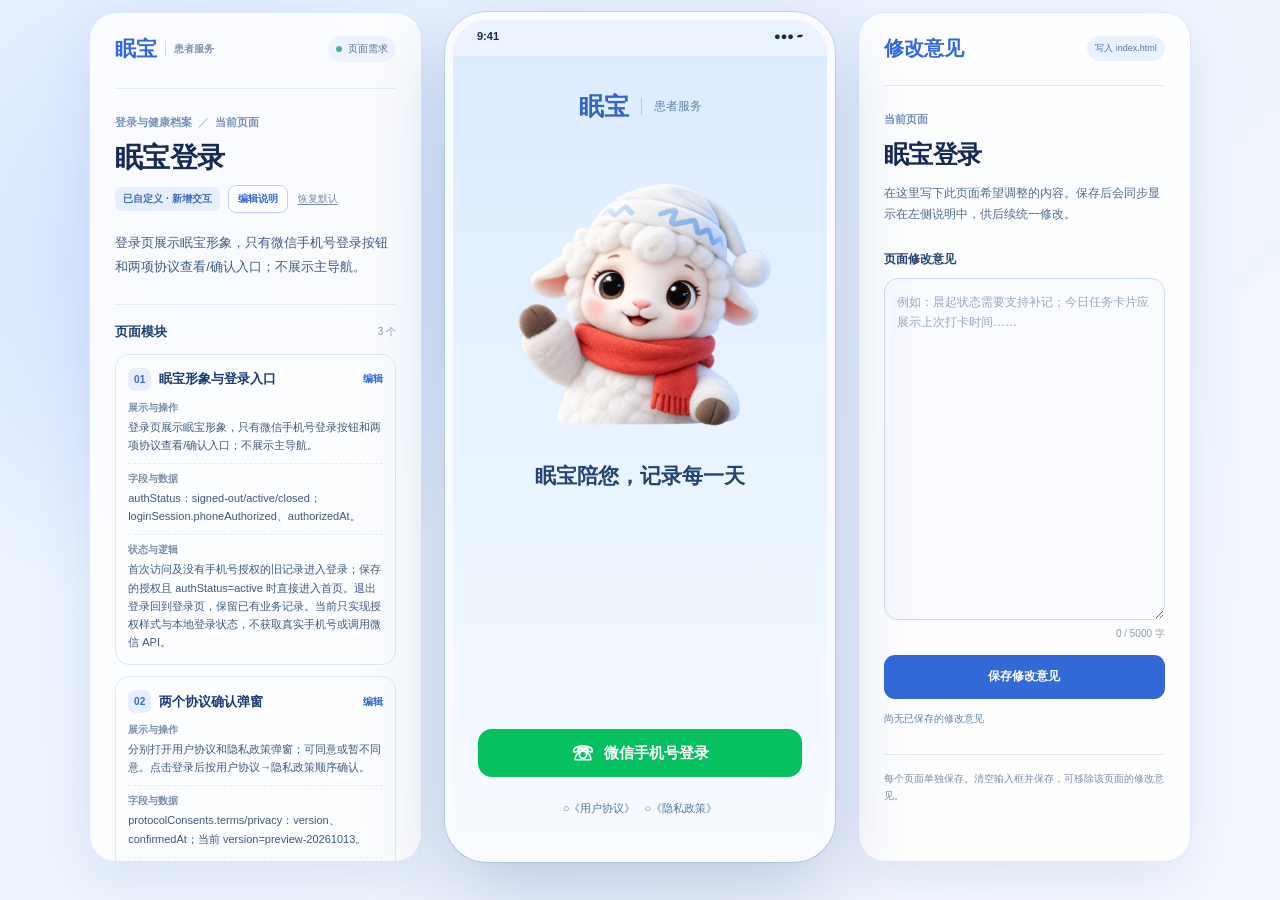
==== local-preview/index.html @ 1cbe6196 "Replace rights center with patient education knowledge center" ====
<!doctype html>
<html lang="zh-CN">
<head>
  <meta charset="utf-8" />
  <meta name="viewport" content="width=device-width, initial-scale=1, viewport-fit=cover" />
  <meta name="theme-color" content="#e9f2ff" />
  <title>眠宝 · 患者服务</title>
  <link rel="stylesheet" href="styles.css?v=knowledge-center-20261014" />
</head>
<body>
  <aside id="requirement-panel" class="requirement-panel" aria-label="当前页面需求描述" aria-live="polite"></aside>
  <div class="device">
    <div class="device__status"><span>9:41</span><span>●●● ▰</span></div>
    <div id="app" class="app" aria-live="polite"></div>
    <nav id="tabbar" class="tabbar" aria-label="主导航"></nav>
    <div id="sheet-root"></div>
  </div>
  <aside id="feedback-panel" class="feedback-panel" aria-label="当前页面修改意见"></aside>
  <button id="feedback-toggle" class="feedback-toggle" type="button" aria-controls="feedback-panel" aria-expanded="false">修改意见</button>
  <div id="toast" class="toast" role="status" aria-live="polite"></div>
  <script id="page-feedback-data" type="application/json">{"home": {"text": "首页的banner和下面状态选择卡片互相调换位置；\n快捷服务中新增一个模块“病程记录”，点击后能够使用文字/图片/录音记录自身的病程", "updatedAt": "2026-10-13T09:35:14.502490+00:00", "appliedAt": "2026-10-13T10:00:52.163544+00:00"}, "pharmacy": {"text": "药房地图底部不展示tab栏；\n进入该模块底部弹出弹窗授权获取患者当前位置；\n上方放置根据用户当前位置所在的地图，下方弹窗展示附近的药店；", "updatedAt": "2026-09-29T07:53:32.153941+00:00", "appliedAt": "2026-09-29T08:16:36.530738+00:00"}, "shop": {"text": "页面展示“待接入”三个字", "updatedAt": "2026-09-29T07:53:51.566838+00:00", "appliedAt": "2026-09-29T08:16:36.530740+00:00"}, "special": {"text": "“专病管理”底部按钮名称修改为“健康档案”；\n测评记录里面展示全部量表名称，卡片支持左右滑动；\n睡眠辅助工具下只保留“小憩闹钟”/“注意力挑战”/“睡眠日子”", "updatedAt": "2026-10-13T09:33:17.796177+00:00", "appliedAt": "2026-10-13T10:00:52.163544+00:00"}, "eventForm": {"text": "“有跌倒或受伤”移除；", "updatedAt": "2026-09-29T07:54:59.822349+00:00", "appliedAt": "2026-09-29T08:16:36.530743+00:00"}, "rights": {"text": "新增一个banner位用于展示自动滚动的banner；\n在banner与“多元支付与保障”中间新增一张卡片用于展示当前用户的创新支付状态：\n1.未申请；\n2.审核中；\n3.已通过/已拒绝；\n这张卡片需要展示眠宝的形象；", "updatedAt": "2026-09-30T08:08:30.775186+00:00", "appliedAt": "2026-10-14T09:33:52.637667+00:00", "appliedNote": "2026-10-14 按最新要求改为知识中心：展示患教文章分类、列表和详情；旧权益中心意见保留作为历史记录。"}, "mine": {"text": "页面样式优化一下，特别是眠宝形象；\n新增“设置”功能，参考市面上通用的小程序设置，包含消息通知提醒/用户协议查看/退出登录/注销等功能；", "updatedAt": "2026-09-29T08:33:15.882872+00:00", "appliedAt": "2026-09-29T08:47:16.577567+00:00"}}</script>
  <script id="page-description-data" type="application/json">{
  "home": {
    "title": "患者首页",
    "group": "首页",
    "origin": "图示页面",
    "goal": "让患者在首页的一张卡片中记录晨起状态、看到眠宝反馈，并快速找到今日任务与快捷服务。",
    "interactions": [
      "先展示晨起状态及眠宝权益卡，再展示推荐 Banner。",
      "快捷服务新增病程记录；打开二级页直接记录文字、图片或语音，并共用眠宝病历夹数据。",
      "今日用药和小憩的引导弹窗及计时逻辑保持现状。",
      "快捷服务新增语音病历，进入独立页面展示语音整理、关键字段标红及保存回看。"
    ],
    "data": "onboardingPending、patientArchive；目标 patientArchive。\n当前字段补齐：insuranceStatus、meds[].day、homePreviewState。\n建议申请字段（待确认）：applicationId、applicationStatus、benefitStatus、updatedAt、rejectReason。\nhomeBanners[]：title、text、action、target、theme；bannerStates.home：index、paused。\nvoiceCase、journey、pharmacy、shop、payment、medReminder、adverseForm、specialist。\nroute=voiceCase；historyRoute=voiceCaseHistory；state.voiceCases[]。\n路由 journey；内嵌入口 entry=recordJourney。与眠宝帮您共用 IndexedDB mianbao-integrated-care-records-v1 的 records/media。\nsettings.medTime；meds[]：id、time、day、note；动效 assets/mianbao-med-guide.gif。\nnapSession：id、day、startedAt、totalSeconds、remainingSeconds、endsAt、status(running/paused/finished)；时长 1—120 整数分钟；naps[]：id、day、time、minutes；动效 assets/mianbao-nap-guide.gif。\nmoods[本地日期]：四档状态之一。\n建议正式字段（待确认）：userId、recordDate、moodCode、createdAt、updatedAt；recordDate 按选定业务时区生成。",
    "pending": "正式药品名、任务计划、消息提醒和外部服务入口需业务方确认。",
    "logic": "点击建立档案进入两字段表单，稍后再说关闭提示；已有档案不展示。刷新时未处理的提示保留；不影响首页原任务与服务。\n未领取或审核中进入商保页；已领取未记录打开用药弹窗；已记录进入服药记录。\n\n【A02/D01｜现状】未领取/审核中进入 payment；已领取且今日无记录打开服药弹窗；已记录进入 med。点击眠宝可覆盖展示状态，不改变申请数据。\n【建议规则（待确认）】申请状态与权益可用状态分别保存；approved 只有经权益接口确认可用后才映射“已领取”。审核拒绝显示拒绝原因及重申入口，不能映射已领取。状态成功刷新后统一重算首页与支付详情。\n【待确认】未申请/审核中/已通过/已拒绝分别对应的首页文案、按钮、跳转；通过后是否需激活；多个申请取哪一份；申请服务、失效规则。临时展示状态不作为真实办理依据，正式版是否保留点击切换需确认。\n页面顺序为顶部问候→晨起状态和眠宝权益卡→Banner→快捷服务→今日任务。轮播每 5 秒循环；离开页面清除计时器，页面隐藏、轮播内有焦点、主动暂停或系统要求减少动态时暂停。仅更新轮播区域，不清空左侧编辑输入。\n语音病历进入 voiceCase 独立二级页；病程记录进入既有 journey 文字/图片/录音流程；其余入口保留原跳转。所有二级页面隐藏五项主导航，并通过顶部返回回到首页。\n本次按用户确认仅实现 Demo 展示。点击或长按底部按钮展示固定示例整理效果；不调用麦克风、语音转写或真实大模型。该二级页不展示首页功能栏。\n文字≤2000 字；单条≤4 张图片、单张≤10 MB；单段录音≤2 分钟。文字、图片或语音至少一项；提交前停止录音并等待附件保存。保存到既有病历夹，同一来源可从眠宝帮您回看，不建立独立记录副本。\n点击任务不再直接跳详情；确认后保存当前时间与日期并关闭弹窗，同日该弹窗只保存一次，刷新任务及首页权益文案。已记录点击查看进入服药详情；开启减少动态时以静态眠宝替代 GIF。\n添加时建立计时会话，不计入已完成次数。倒计时每秒按 endsAt 和当前时间计算，不改写整页或左侧编辑内容；切换页面继续，刷新恢复。暂停保存剩余秒数，继续重建 endsAt。到时自动保存一条小憩记录，id 去重，归属开始日期；提前结束至少计时 1 秒才保存，分钟向上取整。保存失败保留会话可重试，不显示虚假完成；取消本次小憩不新增记录；未接入关闭页面后的通知。\n同日只能提交一次；已记录时禁用四个选项。\n\n【B02/B03｜现状】四档仅更新“今天的感受”文字；权益主文案由支付和服药记录决定。当前同日一次，不可修改。\n【建议规则（待确认）】晨起记录按 userId + recordDate 唯一；误选通过“修改当日状态”覆盖原记录而非新增，保留修改时间；未选择时显示引导，已选择时显示选中项。跨日重新计算日期及可选状态。\n【待确认】是否开放修改；四档对应反馈文案与形象配置；晨起反馈与权益信息的排列关系；日期统一北京时间还是用户时区。未确认前不把晨起状态当作疾病判断。",
    "modules": [
      {
        "title": "首次登录建档引导",
        "description": "手机号授权后到达首页，无健康档案时展示带眠宝的建档提示弹窗。",
        "fields": "onboardingPending、patientArchive；目标 patientArchive。",
        "logic": "点击建立档案进入两字段表单，稍后再说关闭提示；已有档案不展示。刷新时未处理的提示保留；不影响首页原任务与服务。"
      },
      {
        "title": "眠宝权益卡",
        "description": "根据商保状态与今日用药记录展示对应文案；点击文案进入下一步，点击眠宝切换预览状态。",
        "fields": "当前字段补齐：insuranceStatus、meds[].day、homePreviewState。\n建议申请字段（待确认）：applicationId、applicationStatus、benefitStatus、updatedAt、rejectReason。",
        "logic": "未领取或审核中进入商保页；已领取未记录打开用药弹窗；已记录进入服药记录。\n\n【A02/D01｜现状】未领取/审核中进入 payment；已领取且今日无记录打开服药弹窗；已记录进入 med。点击眠宝可覆盖展示状态，不改变申请数据。\n【建议规则（待确认）】申请状态与权益可用状态分别保存；approved 只有经权益接口确认可用后才映射“已领取”。审核拒绝显示拒绝原因及重申入口，不能映射已领取。状态成功刷新后统一重算首页与支付详情。\n【待确认】未申请/审核中/已通过/已拒绝分别对应的首页文案、按钮、跳转；通过后是否需激活；多个申请取哪一份；申请服务、失效规则。临时展示状态不作为真实办理依据，正式版是否保留点击切换需确认。"
      },
      {
        "title": "首页滚动 Banner",
        "description": "晨起状态与眠宝权益卡之后展示三张固定推荐卡片，分别进入健康记录、眠宝帮您和知识中心；支持自动轮播、箭头、指示点、横向滑动和暂停。",
        "fields": "homeBanners[]：title、text、action、target、theme；bannerStates.home：index、paused。",
        "logic": "页面顺序为顶部问候→晨起状态和眠宝权益卡→Banner→快捷服务→今日任务。轮播每 5 秒循环；离开页面清除计时器，页面隐藏、轮播内有焦点、主动暂停或系统要求减少动态时暂停。仅更新轮播区域，不清空左侧编辑输入。"
      },
      {
        "title": "快捷服务",
        "description": "八个入口：语音病历、病程记录、药房地图、线上购药、多元支付、用药提醒、不良反应速记和我的专员。",
        "fields": "voiceCase、journey、pharmacy、shop、payment、medReminder、adverseForm、specialist。",
        "logic": "语音病历进入 voiceCase 独立二级页；病程记录进入既有 journey 文字/图片/录音流程；其余入口保留原跳转。所有二级页面隐藏五项主导航，并通过顶部返回回到首页。"
      },
      {
        "title": "语音病历快捷入口",
        "description": "点击语音病历进入独立二级页面，由眠宝引导讲述时间、症状和次数。",
        "fields": "route=voiceCase；historyRoute=voiceCaseHistory；state.voiceCases[]。",
        "logic": "本次按用户确认仅实现 Demo 展示。点击或长按底部按钮展示固定示例整理效果；不调用麦克风、语音转写或真实大模型。该二级页不展示首页功能栏。"
      },
      {
        "title": "病程记录快捷入口",
        "description": "首页点病程记录后直接打开带眠宝的记录表单，可填写文字、上传图片、录制和回放语音。",
        "fields": "路由 journey；内嵌入口 entry=recordJourney。与眠宝帮您共用 IndexedDB mianbao-integrated-care-records-v1 的 records/media。",
        "logic": "文字≤2000 字；单条≤4 张图片、单张≤10 MB；单段录音≤2 分钟。文字、图片或语音至少一项；提交前停止录音并等待附件保存。保存到既有病历夹，同一来源可从眠宝帮您回看，不建立独立记录副本。"
      },
      {
        "title": "今日用药与眠宝引导弹窗",
        "description": "点击今日用药或首页权益卡的记录按钮，居中弹出眠宝 GIF 引导；确认已按医嘱服药后保存，已记录时显示完成状态与查看入口。",
        "fields": "settings.medTime；meds[]：id、time、day、note；动效 assets/mianbao-med-guide.gif。",
        "logic": "点击任务不再直接跳详情；确认后保存当前时间与日期并关闭弹窗，同日该弹窗只保存一次，刷新任务及首页权益文案。已记录点击查看进入服药详情；开启减少动态时以静态眠宝替代 GIF。"
      },
      {
        "title": "小憩引导弹窗与首页倒计时",
        "description": "点击日常小憩时钟居中弹出与今日用药同样的眠宝 GIF 卡片，填写时长并添加，随后关闭弹窗并在首页显示倒计时。进行中再次点击可暂停、继续或结束并记录。",
        "fields": "napSession：id、day、startedAt、totalSeconds、remainingSeconds、endsAt、status(running/paused/finished)；时长 1—120 整数分钟；naps[]：id、day、time、minutes；动效 assets/mianbao-nap-guide.gif。",
        "logic": "添加时建立计时会话，不计入已完成次数。倒计时每秒按 endsAt 和当前时间计算，不改写整页或左侧编辑内容；切换页面继续，刷新恢复。暂停保存剩余秒数，继续重建 endsAt。到时自动保存一条小憩记录，id 去重，归属开始日期；提前结束至少计时 1 秒才保存，分钟向上取整。保存失败保留会话可重试，不显示虚假完成；取消本次小憩不新增记录；未接入关闭页面后的通知。"
      },
      {
        "title": "状态打卡",
        "description": "四档状态选择：精神饱满/有些疲惫/需要小睡/状态不佳；\n选择后下方对应文案变更；",
        "fields": "moods[本地日期]：四档状态之一。\n建议正式字段（待确认）：userId、recordDate、moodCode、createdAt、updatedAt；recordDate 按选定业务时区生成。",
        "logic": "同日只能提交一次；已记录时禁用四个选项。\n\n【B02/B03｜现状】四档仅更新“今天的感受”文字；权益主文案由支付和服药记录决定。当前同日一次，不可修改。\n【建议规则（待确认）】晨起记录按 userId + recordDate 唯一；误选通过“修改当日状态”覆盖原记录而非新增，保留修改时间；未选择时显示引导，已选择时显示选中项。跨日重新计算日期及可选状态。\n【待确认】是否开放修改；四档对应反馈文案与形象配置；晨起反馈与权益信息的排列关系；日期统一北京时间还是用户时区。未确认前不把晨起状态当作疾病判断。"
      }
    ],
    "updatedAt": "2026-10-14T09:38:44.533701+00:00"
  },
  "special": {
    "title": "发作性睡病专区",
    "group": "健康档案",
    "origin": "图示页面",
    "goal": "集中记录猝倒、睡眠和自测信息，帮助患者回顾一段时间内的变化。",
    "interactions": [
      "底部 Tab 显示健康档案，路由仍为 special；专区标题和已有记录不因改名变化。",
      "保留猝倒统计、快速记录和自然周趋势。",
      "测评区展示当前全部量表名称 ESS/SRSS，可点名称、箭头或左右滑动卡片；照片记录绑定所操作卡片。",
      "睡眠辅助工具仅展示小憩闹钟、注意力挑战、睡眠日志。"
    ],
    "data": "events[].day、本月与上月事件数、今日事件数。\n建议统计参数：periodStart、periodEnd、comparisonStart、comparisonEnd、count、comparisonCount、hasRecordedData。\nweekOffset、events[].day。\n建议趋势字段：periodStart、periodEnd、dayCounts[]、selectedWeek；条目按 occurredAt 过滤。\nscaleCatalog[]：code、name、canAnswer；activeScale；ess[]；scalePhotos[]；scrollLeft 为卡片视图位置。\nnap、game、sleepList。\nTab label=健康档案；route=special；专区页面标题仍为发作性睡病专区。",
    "pending": "正式量表题目、授权、计分规则及拍照识别需确认；照片仅保存在当前浏览器。",
    "logic": "月度反馈按已记录次数比较；快速记录保存后同时更新月度和今日统计。\n\n【C03｜现状】本月累计条数直接与上个完整月比较；上月 0 条进入无上月记录文案。统计是已记录次数，不是完整发作次数。\n【建议规则（待确认）】默认对比同等经过天数；展示两个区间及记录次数，用“记录增加/减少/持平”文案。无记录标“无已记录数据”，不推断没有事件。补录、编辑、删除后重算对应日/月，并清除临时展示覆盖态。\n【待确认】等长区间或整月比较、2 月与大小月截止处理、是否要明确记录“无事件”、月度提示文案。正式版不以记录减少直接得出病情改善。\n周一至周日聚合；查看记录从底部弹出所选周列表。\n\n【C04｜现状】周图与底部列表按同一 weekOffset/日期过滤；图表无记录画为 0。\n【建议规则（待确认）】周一至周日，同一周范围同时驱动图表与列表；允许历史周，不允许超过当前周；返回时保留选中周。新增/修改/删除后更新受影响周；无数据显示“该周暂无已记录事件”。\n【待确认】最早查询范围、无记录日是否用空标记、是否加入月份/诱因分析。独立 trend 页的入口和保留范围另行确认。\n当前量表清单为 ESS、SRSS。名称高亮与当前卡片同步；第一张禁止向前、最后一张禁止向后，不循环。ESS 支持答题/拍照，SRSS 支持拍照；拍照按钮携带对应 scale，不依赖之前打开过哪张卡。切卡只更新选中视图，不重绘页面，不清空左侧编辑内容。趋势沿用现有本周得分计算；正式量表清单、版本、计分及医学审核仍待接入。\n只保留这三个区域入口；点击进入相应二级页，返回后沿用原记录。科学小贴士与不良反应记录从该区域移除；其他页面既有不良反应入口保持可用。“睡眠日子”按睡眠日志处理。\n只修改导航和分组名称，保留原路由、页面功能及记录关联，不重建记录。二级页面不展示主导航。",
    "modules": [
      {
        "title": "本月与今日记录",
        "description": "一张卡片展示本月及今日猝倒记录次数、眠宝反馈和快速记录按钮。",
        "fields": "events[].day、本月与上月事件数、今日事件数。\n建议统计参数：periodStart、periodEnd、comparisonStart、comparisonEnd、count、comparisonCount、hasRecordedData。",
        "logic": "月度反馈按已记录次数比较；快速记录保存后同时更新月度和今日统计。\n\n【C03｜现状】本月累计条数直接与上个完整月比较；上月 0 条进入无上月记录文案。统计是已记录次数，不是完整发作次数。\n【建议规则（待确认）】默认对比同等经过天数；展示两个区间及记录次数，用“记录增加/减少/持平”文案。无记录标“无已记录数据”，不推断没有事件。补录、编辑、删除后重算对应日/月，并清除临时展示覆盖态。\n【待确认】等长区间或整月比较、2 月与大小月截止处理、是否要明确记录“无事件”、月度提示文案。正式版不以记录减少直接得出病情改善。"
      },
      {
        "title": "猝倒周期趋势",
        "description": "按周展示每日猝倒次数，支持前后切周与查看所选周记录。",
        "fields": "weekOffset、events[].day。\n建议趋势字段：periodStart、periodEnd、dayCounts[]、selectedWeek；条目按 occurredAt 过滤。",
        "logic": "周一至周日聚合；查看记录从底部弹出所选周列表。\n\n【C04｜现状】周图与底部列表按同一 weekOffset/日期过滤；图表无记录画为 0。\n【建议规则（待确认）】周一至周日，同一周范围同时驱动图表与列表；允许历史周，不允许超过当前周；返回时保留选中周。新增/修改/删除后更新受影响周；无数据显示“该周暂无已记录事件”。\n【待确认】最早查询范围、无记录日是否用空标记、是否加入月份/诱因分析。独立 trend 页的入口和保留范围另行确认。"
      },
      {
        "title": "测评记录",
        "description": "显示 ESS 量表和 SRSS 量表名称；下方卡片可左右滑动，支持点击量表名称、箭头或键盘方向键切换。",
        "fields": "scaleCatalog[]：code、name、canAnswer；activeScale；ess[]；scalePhotos[]；scrollLeft 为卡片视图位置。",
        "logic": "当前量表清单为 ESS、SRSS。名称高亮与当前卡片同步；第一张禁止向前、最后一张禁止向后，不循环。ESS 支持答题/拍照，SRSS 支持拍照；拍照按钮携带对应 scale，不依赖之前打开过哪张卡。切卡只更新选中视图，不重绘页面，不清空左侧编辑内容。趋势沿用现有本周得分计算；正式量表清单、版本、计分及医学审核仍待接入。"
      },
      {
        "title": "睡眠辅助工具",
        "description": "按小憩闹钟、注意力挑战、睡眠日志的顺序展示三个入口。",
        "fields": "nap、game、sleepList。",
        "logic": "只保留这三个区域入口；点击进入相应二级页，返回后沿用原记录。科学小贴士与不良反应记录从该区域移除；其他页面既有不良反应入口保持可用。“睡眠日子”按睡眠日志处理。"
      },
      {
        "title": "健康档案导航与页面命名",
        "description": "底部专病管理改为健康档案；左侧分组同步显示健康档案。",
        "fields": "Tab label=健康档案；route=special；专区页面标题仍为发作性睡病专区。",
        "logic": "只修改导航和分组名称，保留原路由、页面功能及记录关联，不重建记录。二级页面不展示主导航。"
      }
    ],
    "updatedAt": "2026-10-13T09:53:17.250962+00:00"
  },
  "ai": {
    "title": "眠宝帮您",
    "group": "眠宝帮您",
    "origin": "指定链接完整功能整合",
    "goal": "完整承接指定链接中的眠宝陪伴与患者服务流程。",
    "interactions": [
      "显示小绵羊欢迎、热门问题和自由咨询；支持本地关键词匹配、多意图合并与超范围回复。",
      "展示入组、福利订单和直付/后报销进度；在会话中逐步完善资料、上传材料、核对提交，支持暂停、恢复、重新填写及驳回补件。",
      "聊天中记录病程文字、录制语音、上传图片；支持时间线、类型筛选、音频回放、图片放大和用药记录。",
      "先在聊天中展示三篇推荐文章；查看更多展开六篇文章及分类，支持全文阅读、收起与展开。",
      "真人客服入口、疑似不良事件识别与确认记录；头像展开患者资料、历史会话和福利关爱记录。",
      "发起会话后，输入区上方展示可横向滑动的创新支付、记录病程、用药记录、真人客服；状态按钮保留源模块场景切换和数据重置。"
    ],
    "data": "服务独立状态 mianbao-integrated-service-v1；sessions[]、messages[]。\nenrollment、type、code、patient、orders[]、aidDrafts 与会话 careFlows；材料图片本地保存。\nIndexedDB mianbao-integrated-care-records-v1 的 records、media；记录时间、文字、媒体、药品、用药状态、备注。\n源模块 articles[]、articleFilter、articleId 与消息 kind=articles/appPanel。\nreports[]、patient、sessions[]、orders[]；历史会话分页；申请人姓名打码。\nactiveSession、view、conversationActions；入组/支付/订单状态控件。",
    "pending": "正式 AI、医学内容、保险/申请审核、客服和云同步接口未接入；数据仅保存当前浏览器。",
    "logic": "欢迎区仅展示眠宝形象与介绍，点击问问眠宝进入咨询；不展示或写入每日状态记录。会话超过 3 天未互动新建，历史保留近 12 个月；AI 为本地规则匹配，医学与政策内容待正式审核。该模块数据不改写首页、专病管理、权益中心与我的现有记录。\n保留源模块的状态字典与订单过滤：20 区分药房审核阶段、21 过滤；后报销需处方与发票，直付含用药数量。申请提交为本地流程，未接保险/审核/理赔接口；不改变首页多元支付的状态。\n语音为录音与回放，不含语音转文字；每段最长 2 分钟，图片每条最多 4 张，单文件最多 10 MB，图片压缩后保存。记录时间不能在未来，保存前需停止录音；用药状态含已服用/漏服/暂停，新增记录不提供医学建议。\n所有文章操作保持在眠宝会话内；内容为记录与资料整理说明，正式医学内容和发布审核接口待接入。\n客服为源模块模拟服务，不实际拨号；不良事件仅本地记录，不能称为正式上报。历史会话、订单详情和材料查看均在当前会话中展开。\n首屏与空会话不显示快捷按钮；状态设置只更新本服务模块。清空聊天保留说明、病历、用药与订单；重置仅清理本服务模块数据。宿主左侧说明及右侧修改意见沿用原保存机制。",
    "modules": [
      {
        "title": "眠宝欢迎与咨询",
        "description": "显示小绵羊欢迎、热门问题和自由咨询；支持本地关键词匹配、多意图合并与超范围回复。",
        "fields": "服务独立状态 mianbao-integrated-service-v1；sessions[]、messages[]。",
        "logic": "欢迎区仅展示眠宝形象与介绍，点击问问眠宝进入咨询；不展示或写入每日状态记录。会话超过 3 天未互动新建，历史保留近 12 个月；AI 为本地规则匹配，医学与政策内容待正式审核。该模块数据不改写首页、专病管理、权益中心与我的现有记录。"
      },
      {
        "title": "创新支付、入组与援助申请",
        "description": "展示入组、福利订单和直付/后报销进度；在会话中逐步完善资料、上传材料、核对提交，支持暂停、恢复、重新填写及驳回补件。",
        "fields": "enrollment、type、code、patient、orders[]、aidDrafts 与会话 careFlows；材料图片本地保存。",
        "logic": "保留源模块的状态字典与订单过滤：20 区分药房审核阶段、21 过滤；后报销需处方与发票，直付含用药数量。申请提交为本地流程，未接保险/审核/理赔接口；不改变首页多元支付的状态。"
      },
      {
        "title": "病历夹与用药记录",
        "description": "聊天中记录病程文字、录制语音、上传图片；支持时间线、类型筛选、音频回放、图片放大和用药记录。",
        "fields": "IndexedDB mianbao-integrated-care-records-v1 的 records、media；记录时间、文字、媒体、药品、用药状态、备注。",
        "logic": "语音为录音与回放，不含语音转文字；每段最长 2 分钟，图片每条最多 4 张，单文件最多 10 MB，图片压缩后保存。记录时间不能在未来，保存前需停止录音；用药状态含已服用/漏服/暂停，新增记录不提供医学建议。"
      },
      {
        "title": "健康科普",
        "description": "先在聊天中展示三篇推荐文章；查看更多展开六篇文章及分类，支持全文阅读、收起与展开。",
        "fields": "源模块 articles[]、articleFilter、articleId 与消息 kind=articles/appPanel。",
        "logic": "所有文章操作保持在眠宝会话内；内容为记录与资料整理说明，正式医学内容和发布审核接口待接入。"
      },
      {
        "title": "客服、不良事件与我的服务",
        "description": "真人客服入口、疑似不良事件识别与确认记录；头像展开患者资料、历史会话和福利关爱记录。",
        "fields": "reports[]、patient、sessions[]、orders[]；历史会话分页；申请人姓名打码。",
        "logic": "客服为源模块模拟服务，不实际拨号；不良事件仅本地记录，不能称为正式上报。历史会话、订单详情和材料查看均在当前会话中展开。"
      },
      {
        "title": "会话快捷操作与状态设置",
        "description": "发起会话后，输入区上方展示可横向滑动的创新支付、记录病程、用药记录、真人客服；状态按钮保留源模块场景切换和数据重置。",
        "fields": "activeSession、view、conversationActions；入组/支付/订单状态控件。",
        "logic": "首屏与空会话不显示快捷按钮；状态设置只更新本服务模块。清空聊天保留说明、病历、用药与订单；重置仅清理本服务模块数据。宿主左侧说明及右侧修改意见沿用原保存机制。"
      }
    ],
    "updatedAt": "2026-10-14T09:38:44.533701+00:00"
  },
  "rights": {
    "title": "知识中心",
    "group": "知识中心",
    "origin": "页面调整需求",
    "goal": "集中展示患教文章，帮助患者了解记录、复诊准备、用药信息和相关服务。",
    "interactions": [
      "底部导航第四项为知识中心，首页第三张推荐卡片也进入知识中心。",
      "选择分类筛选文章，点击文章卡片进入全文详情。",
      "从详情返回时保留分类与列表位置。"
    ],
    "modules": [
      {
        "title": "知识中心导航与眠宝引导",
        "description": "页面标题及底部导航显示知识中心，顶部以医生形象眠宝引导阅读。",
        "fields": "导航 label=知识中心；route=rights（保留原路由键）；首页 homeBanners[2].target=rights。",
        "logic": "权益中心页面整体替换为知识中心，不展示创新支付状态卡、保障服务卡或 Banner。首页多元支付及眠宝帮您中已有申请功能保留；标题更名不改变支付数据。"
      },
      {
        "title": "文章分类筛选",
        "description": "显示全部、就医准备、日常记录、用药记录、援助服务分类，可横向滚动。",
        "fields": "knowledgeCategories 由文章分类去重；knowledgeFilter；knowledgeArticles[].category。",
        "logic": "默认全部，点击分类只更新筛选按钮和文章列表，不重绘整页或清空左侧编辑内容；分类及列表位置在当前会话保留，刷新回到全部。"
      },
      {
        "title": "患教文章列表",
        "description": "显示文章分类、预计阅读时长、标题和摘要，点击整张文章卡片阅读。",
        "fields": "knowledgeArticles[]：id、category、title、summary、read、icon、theme、sections[][]；当前 6 篇本地文章。",
        "logic": "按配置顺序展示，分类过滤与篇数使用同一结果；无匹配时显示空列表提示。正文复用既有眠宝模块中的记录与资料整理内容，暂不接文章管理后台。"
      },
      {
        "title": "详情跳转与回到列表",
        "description": "点击文章以唯一 ID 进入文章详情，返回列表可继续浏览。",
        "fields": "route=articleDetail；route.articleId；knowledgeScrollTop。",
        "logic": "进入详情前保存列表滚动位置；返回读取同一目录并恢复当前分类和位置，不创建新会话或患者记录。详情为二级页，隐藏首页功能栏。"
      }
    ],
    "pending": "正式医学内容、医学审核、文章管理后台和发布规则待接入；目前为既有 Demo 内容展示。",
    "updatedAt": "2026-10-14T09:33:52.637667+00:00",
    "data": "导航 label=知识中心；route=rights（保留原路由键）；首页 homeBanners[2].target=rights。\nknowledgeCategories 由文章分类去重；knowledgeFilter；knowledgeArticles[].category。\nknowledgeArticles[]：id、category、title、summary、read、icon、theme、sections[][]；当前 6 篇本地文章。\nroute=articleDetail；route.articleId；knowledgeScrollTop。",
    "logic": "权益中心页面整体替换为知识中心，不展示创新支付状态卡、保障服务卡或 Banner。首页多元支付及眠宝帮您中已有申请功能保留；标题更名不改变支付数据。\n默认全部，点击分类只更新筛选按钮和文章列表，不重绘整页或清空左侧编辑内容；分类及列表位置在当前会话保留，刷新回到全部。\n按配置顺序展示，分类过滤与篇数使用同一结果；无匹配时显示空列表提示。正文复用既有眠宝模块中的记录与资料整理内容，暂不接文章管理后台。\n进入详情前保存列表滚动位置；返回读取同一目录并恢复当前分类和位置，不创建新会话或患者记录。详情为二级页，隐藏首页功能栏。"
  },
  "mine": {
    "title": "我的",
    "group": "我的",
    "origin": "导航图示，内容补充",
    "goal": "集中管理个人记录和页面设置。",
    "interactions": [
      "我的首页展示眠宝形象、记录与个人资料入口，以及任务提醒设置和通用设置入口。",
      "设置页可保存消息通知偏好，进入用户协议、退出登录和注销账号。",
      "退出登录保留本地记录；注销经二次输入确认后清除本地记录，页面修改意见仍保留在项目文件。"
    ],
    "data": "authStatus：active / signed-out / closed；保存在当前浏览器。\nsettings：medTime、napMinutes、notificationEnabled。",
    "pending": "正式账户、患者身份、授权管理和云端同步未设计。",
    "logic": "active 显示资料、记录与设置入口；signed-out / closed 显示重新进入状态卡片。\n退出保留本地记录；注销清除记录与设置，保留写入 index.html 的修改意见。",
    "modules": [
      {
        "title": "个人形象与账户状态",
        "description": "顶部显示眠宝形象和当前账户状态。",
        "fields": "authStatus：active / signed-out / closed。\n正式建议 userId、sessionStatus、patientRole、eligibilityStatus、profileSummary；与浏览器 authStatus 区分。",
        "logic": "退出返回登录页，注销后保留原注销完成状态与重新进入入口。\n\n【E01｜现状】退出/注销仅控制本地访问，不是真实用户身份认证。\n【建议规则（待确认）】退出清除认证会话，账号健康数据按已确认缓存策略处理；换账号不能读上个账号数据；登录过期先确认登录再恢复来源操作；注销不得通过普通重新进入恢复已删除账号记录。\n【待确认】登录方式、用户/家属范围、资格、跨设备同步、退出缓存、登录恢复。"
      },
      {
        "title": "我的服务",
        "description": "我的记录、个人资料与消息通知入口。",
        "fields": "各入口目标页面与记录数量。\n服务计数按 userId 及 records 统一类别；消息 unreadCount 按真实未读列表计算。",
        "logic": "点击进入对应列表或说明页。\n\n【C10/E01/E04｜建议规则（待确认）】服务列表按本用户有效记录汇总，不混入其他账号；消息中心区分空列表/加载失败；记录入口与首页“全部记录”采用同一范围。\n【待确认】记录清单、个人资料可编辑字段和消息服务范围。"
      },
      {
        "title": "偏好与账户",
        "description": "任务提醒设置及通用设置入口。",
        "fields": "settings、authStatus。\n建议 settingsVersion、consentVersion、authStatus；各设置共享数据源。",
        "logic": "通用设置内处理通知偏好、协议、退出与注销。\n\n【B04/E01｜建议规则（待确认）】提醒偏好统一，授权状态与偏好分开；退出和注销是不同流程；清除浏览器数据不能视为正式注销完成。\n【待确认】通知机制、协议确认时机、注销认证及处理反馈。\n\n【E02/E03｜通用建议（待确认）】存在保存/删除/查询时，加载、成功、失败和空数据分别显示；失败保留输入或原数据，不伪造完成。重复请求使用记录级标识去重；未保存离开提示；新增/修改/删除成功刷新依赖统计。只读页面无额外数据写入。\n【E06｜说明版本】“现状”描述当前界面；“建议规则（待确认）”是开发方案供业务确认；“待实现”只指说明中的新模块。旧页面通用规则与本模块建议冲突时先确认再实现，不能视为中间页面已经变更。"
      }
    ],
    "updatedAt": "2026-09-30T09:01:06.520615+00:00"
  },
  "med": {
    "title": "服药打卡",
    "group": "首页 · 今日任务",
    "origin": "交互补充",
    "goal": "记录患者是否已按自己的医嘱完成用药，并回看近期记录。",
    "interactions": [
      "点击“记录已按医嘱服药”生成一条时间记录。",
      "点击“修改提醒”进入计划设置。",
      "同日可补充记录；首页底部弹窗则仅在今日未记录时新增一条。"
    ],
    "data": "meds[]：id、day、time、note；settings.medTime：HH:mm。",
    "pending": "漏服与补服指导必须依据获批资料和个体医嘱审核。",
    "logic": "点击记录追加一条本地记录；首页 hasToday 由任一当日记录决定。\n漏服补服指引不由当前页面生成。",
    "modules": [
      {
        "title": "今日服药状态",
        "description": "展示计划时间、今日完成状态和服药记录按钮。",
        "fields": "settings.medTime、meds[].day/time。\n建议记录字段：recordId、userId、taskId、occurredAt、createdAt、recordDate、source、isBackfill；当前 day/time/note 保留用于现状说明。",
        "logic": "点击记录写入当前时间；修改提醒进入用药提醒页。\n\n【B01/B03｜现状】服药页每次点击追加一条，首页弹窗同日去重；两入口行为不统一。“补记”没有实际发生时间输入。\n【建议规则（待确认）】若计划为每日一次，按 userId + taskId + recordDate 唯一；已完成禁用重复记录。补记使用实际服药时间，创建时间单独保存；超过今天的时间不得提交；重复请求返回已有记录。若多次用药，按计划次数独立记录。\n【待确认】实际每日次数、补记范围、是否允许未按计划记录、错误记录编辑/删除。两个入口须调用相同记录规则。"
      },
      {
        "title": "最近记录",
        "description": "按时间倒序展示近期服药记录。",
        "fields": "meds[]：day、time、note。\n建议排序字段：occurredAt DESC、createdAt DESC、recordId；支持日期范围和分页参数。",
        "logic": "无记录时显示空状态。\n\n【C01/C10｜现状】只展示最近保存的 8 条，未提供全量记录或纠错入口。\n【建议规则（待确认）】按实际服药时间倒序，保存时间作次排序；补录旧日期不会置顶为最新服药。有效记录数量驱动任务，删除/修改后重算对应日期。\n【待确认】全部历史入口、编辑/删除权限与期限、无记录提示及历史过滤范围。\n\n【E02/E03｜通用建议（待确认）】存在保存/删除/查询时，加载、成功、失败和空数据分别显示；失败保留输入或原数据，不伪造完成。重复请求使用记录级标识去重；未保存离开提示；新增/修改/删除成功刷新依赖统计。只读页面无额外数据写入。\n【E06｜说明版本】“现状”描述当前界面；“建议规则（待确认）”是开发方案供业务确认；“待实现”只指说明中的新模块。旧页面通用规则与本模块建议冲突时先确认再实现，不能视为中间页面已经变更。\n【已确认｜二级导航】本页面隐藏底部五项一级导航栏，内容区占用释放的底部空间；使用顶部返回按钮回到来源页。仅首页、健康档案、眠宝帮您、知识中心、我的显示底部导航。"
      }
    ],
    "updatedAt": "2026-10-14T09:38:44.533701+00:00"
  },
  "medReminder": {
    "title": "用药提醒",
    "group": "首页 · 快捷服务",
    "origin": "页面意见补充",
    "goal": "让用户维护每日用药提醒时间与通知偏好。",
    "interactions": [
      "从首页快捷服务进入；调整提醒时间和通知开关。",
      "保存后返回首页，今日用药卡片显示新的计划时间。"
    ],
    "data": "settings.medTime：HH:mm，必填。\nsettings.notificationEnabled：布尔值，与“我的→设置”共用。",
    "pending": "系统级通知、订阅授权和实际送达服务待接入。",
    "logic": "保存时合并 settings，不覆盖小憩时长。\n首页今日用药卡片读取 medTime；通知开关仅记录偏好，实际通知须接入授权与发送服务。",
    "modules": [
      {
        "title": "提醒时间",
        "description": "设置每日计划用药时间。",
        "fields": "settings.medTime：HH:mm，必填。\n建议提醒计划：planId、timezone、effectiveFrom、plannedTimes、enabled；medTime 为当前单次计划字段。",
        "logic": "保存后首页今日用药卡片读取新时间。\n\n【B03/B04｜现状】仅保存计划值；修改会同步首页，不发送系统通知。\n【建议规则（待确认）】校验合法 HH:mm；保存成功后替换旧计划并取消未发送旧提醒；新计划从确认生效日期起执行；只对未完成任务发送，失败不影响任务记录。多入口设置写入同一配置。\n【待确认】单次/多次计划、开始生效时间、时区、任务完成后的提醒撤销、渠道/频率与失败重试。"
      },
      {
        "title": "通知偏好",
        "description": "开关与“我的→设置”共用通知偏好。",
        "fields": "settings.notificationEnabled：布尔值。\n建议区分 notificationPreference（业务意愿）与 notificationPermission（平台授权状态）。",
        "logic": "保存偏好时保留小憩时长；系统通知需独立接入。\n\n【B04｜建议规则（待确认）】开启偏好后主动请求对应提醒授权；拒绝不标为可送达，展示授权状态与重新授权路径。关闭后取消后续提醒，不删除用药计划；消息发送服务与页面保存结果分开反馈。\n【待确认】小程序订阅类型/有效次数、可发消息模板、系统权限变化时刷新方式、重试上限与静默时间。\n\n【E02/E03｜通用建议（待确认）】存在保存/删除/查询时，加载、成功、失败和空数据分别显示；失败保留输入或原数据，不伪造完成。重复请求使用记录级标识去重；未保存离开提示；新增/修改/删除成功刷新依赖统计。只读页面无额外数据写入。\n【E06｜说明版本】“现状”描述当前界面；“建议规则（待确认）”是开发方案供业务确认；“待实现”只指说明中的新模块。旧页面通用规则与本模块建议冲突时先确认再实现，不能视为中间页面已经变更。\n【已确认｜二级导航】本页面隐藏底部五项一级导航栏，内容区占用释放的底部空间；使用顶部返回按钮回到来源页。仅首页、健康档案、眠宝帮您、知识中心、我的显示底部导航。"
      }
    ],
    "updatedAt": "2026-10-14T09:38:44.533701+00:00"
  },
  "nap": {
    "title": "小憩时钟",
    "group": "首页 / 健康档案",
    "origin": "交互补充",
    "goal": "帮助患者按照自己的计划进行短暂休息，并留下时长记录。",
    "interactions": [
      "点击日常小憩时钟居中弹出与今日用药同样的眠宝 GIF 卡片，填写时长并添加，随后关闭弹窗并在首页显示倒计时。进行中再次点击可暂停、继续或结束并记录。",
      "展示已完成的小憩时长和时间。"
    ],
    "data": "napSession：id、day、startedAt、totalSeconds、remainingSeconds、endsAt、status(running/paused/finished)；时长 1—120 整数分钟；naps[]：id、day、time、minutes；动效 assets/mianbao-nap-guide.gif。\nnaps[]：id、day、time、minutes。",
    "pending": "网页关闭后不会后台计时；正式提醒需系统通知能力。",
    "logic": "添加时建立计时会话，不计入已完成次数。倒计时每秒按 endsAt 和当前时间计算，不改写整页或左侧编辑内容；切换页面继续，刷新恢复。暂停保存剩余秒数，继续重建 endsAt。到时自动保存一条小憩记录，id 去重，归属开始日期；提前结束至少计时 1 秒才保存，分钟向上取整。保存失败保留会话可重试，不显示虚假完成；取消本次小憩不新增记录；未接入关闭页面后的通知。\n到时或提前结束成功保存后刷新列表；同一会话最多一条记录，未完成计时不计入次数。",
    "modules": [
      {
        "title": "小憩计时与会话",
        "description": "点击日常小憩时钟居中弹出与今日用药同样的眠宝 GIF 卡片，填写时长并添加，随后关闭弹窗并在首页显示倒计时。进行中再次点击可暂停、继续或结束并记录。",
        "fields": "napSession：id、day、startedAt、totalSeconds、remainingSeconds、endsAt、status(running/paused/finished)；时长 1—120 整数分钟；naps[]：id、day、time、minutes；动效 assets/mianbao-nap-guide.gif。",
        "logic": "添加时建立计时会话，不计入已完成次数。倒计时每秒按 endsAt 和当前时间计算，不改写整页或左侧编辑内容；切换页面继续，刷新恢复。暂停保存剩余秒数，继续重建 endsAt。到时自动保存一条小憩记录，id 去重，归属开始日期；提前结束至少计时 1 秒才保存，分钟向上取整。保存失败保留会话可重试，不显示虚假完成；取消本次小憩不新增记录；未接入关闭页面后的通知。"
      },
      {
        "title": "小憩记录",
        "description": "展示已完成的小憩时长和时间。",
        "fields": "naps[]：id、day、time、minutes。",
        "logic": "到时或提前结束成功保存后刷新列表；同一会话最多一条记录，未完成计时不计入次数。"
      }
    ],
    "updatedAt": "2026-10-13T09:53:17.250962+00:00"
  },
  "eventForm": {
    "title": "新增猝倒记录",
    "group": "健康档案 · 猝倒",
    "origin": "交互补充",
    "goal": "快速保留一次事件的发生时间，再补充关键场景。",
    "interactions": [
      "发生时间必填，可填写持续时间、诱因和现场情况。",
      "表单不显示“有跌倒或受伤”选项。",
      "从专病首页弹窗保存后留在当前页，独立表单保存后进入记录列表；趋势同步更新。"
    ],
    "data": "time：必填 datetime-local；duration：0–120 分钟可选；trigger、note：可选。",
    "pending": "图片提出语音病历；录音、转写、分享权限尚未接入。",
    "logic": "提交时校验 time 可解析；写入 events[] 后刷新日、周、月统计。\n从专病首页弹窗提交后留在本页；独立表单提交后进入记录列表。",
    "modules": [
      {
        "title": "猝倒事件信息",
        "description": "记录发生时间、持续时间、可能诱因和当时情况。",
        "fields": "time 必填；duration、trigger、note 可选。\n建议统一字段：occurredAt、createdAt、updatedAt、durationMinutes（空与 0 区分）、triggerCode、note；服务端与客户端同样校验。",
        "logic": "时间需可解析；允许事后补记。\n\n【C01/C02｜现状】持续时间输入 0–120；时间只校验可解析，未限制未来；“可稍后补充”暂无编辑路径。\n【建议规则（待确认）】发生时间不晚于当前；可补录历史。空时长代表未填写，0 不等于未填写；若采用分钟，明确是否允许小数。备注建议最多 1000 字；同用户同发生时间提示重复，确认后是否允许并存由业务决定。\n【待确认】持续时长上下限与单位、历史范围、未来容差、诱因选项、重叠/重复事件处理。仍不增加已移除的跌倒或受伤字段。"
      },
      {
        "title": "提交与返回",
        "description": "保存事件并返回来源页面或记录列表。",
        "fields": "events[]：id、time、day、duration、trigger、note。\n建议记录：recordId、userId、occurredAt、createdAt、updatedAt、version；请求携带幂等键。",
        "logic": "从底部弹窗提交后关闭弹窗；独立页面提交后进入记录列表。\n\n【C02/E02/E03｜建议规则（待确认）】提交中禁用按钮；成功只写一条，刷新日/周/月统计；失败保留输入并允许重试，不跳转。底部提交关闭弹窗留在来源页；独立提交进入列表。关闭/离开未保存表单先确认。编辑更新原记录并重算旧日期与新日期统计。\n【待确认】是否提供编辑入口、可修改范围、重复提交提示、语音转写是否本期；语音若接入需录音授权/转写确认，未确认文本不自动保存。\n\n【E02/E03｜通用建议（待确认）】存在保存/删除/查询时，加载、成功、失败和空数据分别显示；失败保留输入或原数据，不伪造完成。重复请求使用记录级标识去重；未保存离开提示；新增/修改/删除成功刷新依赖统计。只读页面无额外数据写入。\n【E06｜说明版本】“现状”描述当前界面；“建议规则（待确认）”是开发方案供业务确认；“待实现”只指说明中的新模块。旧页面通用规则与本模块建议冲突时先确认再实现，不能视为中间页面已经变更。\n【已确认｜二级导航】本页面隐藏底部五项一级导航栏，内容区占用释放的底部空间；使用顶部返回按钮回到来源页。仅首页、健康档案、眠宝帮您、知识中心、我的显示底部导航。"
      }
    ],
    "updatedAt": "2026-10-14T09:38:44.533701+00:00"
  },
  "eventList": {
    "title": "猝倒记录列表",
    "group": "健康档案 · 猝倒",
    "origin": "交互补充",
    "goal": "按时间回顾已记录的猝倒事件。",
    "interactions": [
      "查看事件摘要。",
      "新增记录或删除本地记录。",
      "删除后趋势统计随之更新。"
    ],
    "data": "events[]：按 time 倒序展示；删除按 id 定位。",
    "pending": "正式版本应补充编辑、撤销删除及复诊摘要导出。",
    "logic": "删除前二次确认；删除后所有基于 events 的统计即时重算。",
    "modules": [
      {
        "title": "新增记录入口",
        "description": "跳转猝倒事件表单。",
        "fields": "目标页面 eventForm。\n建议入口：createMode、returnTarget；编辑以 recordId 定位。",
        "logic": "新增后返回列表并更新统计。\n\n【C02/E03｜建议规则（待确认）】新增使用当前时间默认值；从列表新增成功回列表。若开放编辑，点击条目进入已填值的同一表单，保存更新原条目。\n【待确认】列表条目是只读详情还是直接编辑，编辑/删除期限和服务端留痕。"
      },
      {
        "title": "事件列表",
        "description": "倒序展示时间、诱因、时长和备注，支持删除。",
        "fields": "events[]、id。\n排序建议：occurredAt DESC、createdAt DESC、recordId；筛选按发生时间。",
        "logic": "删除需确认；删除后日、周、月统计重新计算。\n\n【C01/C02/C04｜现状】当前按保存顺序倒置，补录旧事件可能在最上；页面提示“点击记录查看”但条目未配置详情动作。\n【建议规则（待确认）】按发生时间倒序；摘要与详情同源；删除确认明确记录，删除成功重算关联统计，失败恢复并提示。无记录不等于未发作。\n【待确认】详情入口、编辑和撤销删除、日期筛选/分页；未来事件限制。\n\n【E02/E03｜通用建议（待确认）】存在保存/删除/查询时，加载、成功、失败和空数据分别显示；失败保留输入或原数据，不伪造完成。重复请求使用记录级标识去重；未保存离开提示；新增/修改/删除成功刷新依赖统计。只读页面无额外数据写入。\n【E06｜说明版本】“现状”描述当前界面；“建议规则（待确认）”是开发方案供业务确认；“待实现”只指说明中的新模块。旧页面通用规则与本模块建议冲突时先确认再实现，不能视为中间页面已经变更。\n【已确认｜二级导航】本页面隐藏底部五项一级导航栏，内容区占用释放的底部空间；使用顶部返回按钮回到来源页。仅首页、健康档案、眠宝帮您、知识中心、我的显示底部导航。"
      }
    ],
    "updatedAt": "2026-10-14T09:38:44.533701+00:00"
  },
  "trend": {
    "title": "猝倒趋势",
    "group": "健康档案 · 趋势",
    "origin": "图示趋势，交互补充",
    "goal": "以一周为单位查看已经记录的事件数量。",
    "interactions": [
      "查看周内每日次数。",
      "查看最近事件摘要并进入全部事件列表。"
    ],
    "data": "weekOffset：周偏移；events[].day：日维度聚合键。",
    "pending": "“未记录”不能解释为“未发生”；月视图与诱发情绪分析待定义。",
    "logic": "一周从周一到周日；未记录按 0 显示，不等于事件未发生。",
    "modules": [
      {
        "title": "本周趋势",
        "description": "按周一至周日汇总已记录事件并绘图。",
        "fields": "events[].day、本周日期范围。\n建议共用 selectedWeek/periodStart/periodEnd，聚合与详情来自同一过滤集合。",
        "logic": "仅统计保存过的记录；空日显示零。\n\n【C04｜现状】独立趋势页固定本周且无当前可见入口，通用说明中的 weekOffset 不参与该页实际计算。\n【建议规则（待确认）】如保留此页，图与列表共用同一周过滤，不混用最近全量记录；切周边界和无记录标记与健康档案一致。\n【待确认】是否保留、入口位置、是否支持独立切周。"
      },
      {
        "title": "本周记录与全部事件",
        "description": "展示近期记录摘要并可跳转全部事件。",
        "fields": "events[]：time、trigger、note。\n当前代码最近六条未过滤周；建议 weekRecords、totalCount、pageCursor。",
        "logic": "列表按时间倒序；无记录时显示空状态。\n\n【C04/C01｜现状】标题“本周记录”但展示最近保存的全量 6 条，可能包含上周。\n【建议规则（待确认）】只显示所选周的事件，按发生时间倒序；无该周数据展示空状态；查看全部事件跳列表并传所选日期范围。\n【待确认】最近条数、筛选传递与返回时选中周保留。\n\n【E02/E03｜通用建议（待确认）】存在保存/删除/查询时，加载、成功、失败和空数据分别显示；失败保留输入或原数据，不伪造完成。重复请求使用记录级标识去重；未保存离开提示；新增/修改/删除成功刷新依赖统计。只读页面无额外数据写入。\n【E06｜说明版本】“现状”描述当前界面；“建议规则（待确认）”是开发方案供业务确认；“待实现”只指说明中的新模块。旧页面通用规则与本模块建议冲突时先确认再实现，不能视为中间页面已经变更。\n【已确认｜二级导航】本页面隐藏底部五项一级导航栏，内容区占用释放的底部空间；使用顶部返回按钮回到来源页。仅首页、健康档案、眠宝帮您、知识中心、我的显示底部导航。"
      }
    ],
    "updatedAt": "2026-10-14T09:38:44.533701+00:00"
  },
  "essIntro": {
    "title": "ESS 测评说明",
    "group": "健康档案 · ESS",
    "origin": "图示入口，交互补充",
    "goal": "在答题前说明当前题目与正式量表的区别。",
    "interactions": [
      "阅读说明后开始八题答题流程。",
      "进入历史测评列表。"
    ],
    "data": "ess[]：答题历史。",
    "pending": "当前不是正式 ESS；正式题目、授权、计分及解读需医学审核。",
    "logic": "开始前说明当前题目并非正式量表；开始时重置 8 题答案与进度。",
    "modules": [
      {
        "title": "测评说明",
        "description": "告知当前题目与正式 ESS 量表的区别。",
        "fields": "说明文案。\n建议量表元数据：scaleCode、version、instructions、questionCount、scoreRange、interpretationVersion。",
        "logic": "当前分数不用于医学判断。\n\n【C05｜现状】题干占位，8 题求和不能用于正式医学判断。\n【建议规则（待确认）】正式量表可用版本配置齐全才开放答题；开始前展示填写周期与规则，未配置完整显示不可用。题干与评分配置不可由开发自行编造。\n【待确认】量表版本、授权、题目/选项/计分/解释文案及适用对象。"
      },
      {
        "title": "开始与历史入口",
        "description": "开始八题答题或查看历史。",
        "fields": "essStep、essAnswers、ess[]。\n建议 draftId、draftStatus、lastAnsweredIndex、answers、scaleVersion。",
        "logic": "开始时重置进度和答案。\n\n【C05/E03｜现状】开始重新清空八题答案，顶部返回不提示未完成。\n【建议规则（待确认）】有草稿时让用户选择继续或重新开始；重开需确认丢弃旧草稿；历史入口区分在线/纸质与量表版本。\n【待确认】是否保存草稿、有效期、重复测评频率与历史范围。\n\n【E02/E03｜通用建议（待确认）】存在保存/删除/查询时，加载、成功、失败和空数据分别显示；失败保留输入或原数据，不伪造完成。重复请求使用记录级标识去重；未保存离开提示；新增/修改/删除成功刷新依赖统计。只读页面无额外数据写入。\n【E06｜说明版本】“现状”描述当前界面；“建议规则（待确认）”是开发方案供业务确认；“待实现”只指说明中的新模块。旧页面通用规则与本模块建议冲突时先确认再实现，不能视为中间页面已经变更。\n【已确认｜二级导航】本页面隐藏底部五项一级导航栏，内容区占用释放的底部空间；使用顶部返回按钮回到来源页。仅首页、健康档案、眠宝帮您、知识中心、我的显示底部导航。"
      }
    ],
    "updatedAt": "2026-10-14T09:38:44.533701+00:00"
  },
  "essQuiz": {
    "title": "ESS 答题",
    "group": "健康档案 · ESS",
    "origin": "交互补充",
    "goal": "验证逐题选择、进度和提交的页面交互。",
    "interactions": [
      "每题选择 0–3 的选项等级。",
      "点击下一题；可返回上一题修改选择。",
      "八题完成后提交结果。"
    ],
    "data": "essAnswers：8 个 0–3 整数；essStep：0–7。",
    "pending": "题干是占位文案，不能用于医学判断。",
    "logic": "未选择当前题时禁用下一题；上一题保留已选值。\n第 8 题提交后求和并写入 ess[]；分数不用于医学判断。",
    "modules": [
      {
        "title": "题目与选项",
        "description": "展示当前题序、题干和 0–3 级选项。",
        "fields": "essStep：0–7；essAnswers[]：0–3。\n建议答案字段：questionId、optionCode、score、scaleVersion；答案绑定量表版本。",
        "logic": "未选择时不能进入下一题；返回上一题保留已选值。\n\n【C05｜建议规则（待确认）】单选必答，上一题保留；题目缺配置不开放提交；校验所有题目对应当前版本；未完成返回保留草稿或二次确认，由已确认草稿策略决定。\n【待确认】正式选项、评分、跳题规则、改版本时旧草稿处理。现有 0–3 八题仅是当前行为。"
      },
      {
        "title": "进度与提交",
        "description": "展示八步进度，最后一题提交分数。",
        "fields": "ess[]：score、answers、time。\n建议 resultId、draftId、assessedAt、createdAt、source: online、score、answers、version；幂等键 draftId。",
        "logic": "八题完成后求和、保存并进入结果页。\n\n【C05/C06/E02｜建议规则（待确认）】全部有效答案完成后按版本计算；提交中锁按钮；同份答卷只生成一条结果；失败保留全部答案可重试；成功更新历史与趋势并进入结果。时间以实际测评完成时刻为 assessedAt。\n【待确认】同日多次是否允许、提交后是否可纠错、结果解释范围与权限。\n\n【E02/E03｜通用建议（待确认）】存在保存/删除/查询时，加载、成功、失败和空数据分别显示；失败保留输入或原数据，不伪造完成。重复请求使用记录级标识去重；未保存离开提示；新增/修改/删除成功刷新依赖统计。只读页面无额外数据写入。\n【E06｜说明版本】“现状”描述当前界面；“建议规则（待确认）”是开发方案供业务确认；“待实现”只指说明中的新模块。旧页面通用规则与本模块建议冲突时先确认再实现，不能视为中间页面已经变更。\n【已确认｜二级导航】本页面隐藏底部五项一级导航栏，内容区占用释放的底部空间；使用顶部返回按钮回到来源页。仅首页、健康档案、眠宝帮您、知识中心、我的显示底部导航。"
      }
    ],
    "updatedAt": "2026-10-14T09:38:44.533701+00:00"
  },
  "essResult": {
    "title": "ESS 结果",
    "group": "健康档案 · ESS",
    "origin": "交互补充",
    "goal": "展示交互测试得分，并让患者进入历史或重新体验。",
    "interactions": [
      "查看本次测评分数。",
      "进入历史列表或再做一次。"
    ],
    "data": "route.score：本次测评分数。",
    "pending": "不提供分层、诊断或治疗效果结论。",
    "logic": "仅展示本次求和结果；历史已在提交时持久化。",
    "modules": [
      {
        "title": "本次结果",
        "description": "展示本次求和分数及用途说明。",
        "fields": "route.score。\n建议以 resultId 查询持久化结果，不仅依赖 route.score；包含 score、assessedAt、source、version。",
        "logic": "不提供诊断或分层结论。\n\n【C05/E03｜建议规则（待确认）】结果页按 resultId 读取已经保存的本次结果；无有效结果显示“记录不存在”并提供历史入口；刷新不重新提交；展示分数、来源和版本，解释只用审核配置。\n【待确认】解释文案、纸质录分是否进入同一结果页、删除后打开旧链接的提示。"
      },
      {
        "title": "后续操作",
        "description": "可查看历史或重新答题。",
        "fields": "ess[]、essStep、essAnswers。\n操作目标：essHistory / 新 draftId；保留 resultId 关联。",
        "logic": "再做一次时清空当前答题进度。\n\n【C05/E03｜建议规则（待确认）】查看历史不创建新记录；再做一次明确创建新答卷，不覆盖本次；返回不能重复提交上次答案。\n【待确认】再做限制、是否允许从结果页纠正原答卷。\n\n【E02/E03｜通用建议（待确认）】存在保存/删除/查询时，加载、成功、失败和空数据分别显示；失败保留输入或原数据，不伪造完成。重复请求使用记录级标识去重；未保存离开提示；新增/修改/删除成功刷新依赖统计。只读页面无额外数据写入。\n【E06｜说明版本】“现状”描述当前界面；“建议规则（待确认）”是开发方案供业务确认；“待实现”只指说明中的新模块。旧页面通用规则与本模块建议冲突时先确认再实现，不能视为中间页面已经变更。\n【已确认｜二级导航】本页面隐藏底部五项一级导航栏，内容区占用释放的底部空间；使用顶部返回按钮回到来源页。仅首页、健康档案、眠宝帮您、知识中心、我的显示底部导航。"
      }
    ],
    "updatedAt": "2026-10-14T09:38:44.533701+00:00"
  },
  "essHistory": {
    "title": "ESS 测评历史",
    "group": "健康档案 · ESS",
    "origin": "交互补充",
    "goal": "按时间回顾测评记录。",
    "interactions": [
      "查看历史分数和测评时间。",
      "通过返回按钮回到来源页面。"
    ],
    "data": "ess[]：id、day、time、score、answers。",
    "pending": "正式趋势应区分量表版本并明确缺测日期。",
    "logic": "按 time 倒序展示；无记录时显示空状态。",
    "modules": [
      {
        "title": "历史记录",
        "description": "按时间倒序展示每次测评分数。",
        "fields": "ess[]：score、time、answers。\n建议整合结果：recordId、scaleCode、assessedAt、createdAt、score（可空）、source、version、imageId。",
        "logic": "无记录时展示空状态。\n\n【C01/C05/C06/C10｜现状】仅在线 ESS，按保存顺序倒置；纸质照片另在弹窗。\n【建议规则（待确认）】同量表历史统一列在线和纸质来源，按 assessedAt 倒序，创建时间次排序；无分数照片不当作 0 分；按量表/版本/日期筛选。纠错或删除后重算每日有效值。\n【待确认】是否整合照片、无分数计数、编辑/删除权限、全量分页范围。"
      },
      {
        "title": "来源返回",
        "description": "返回发起本页的页面。",
        "fields": "页面访问栈。\n建议 returnTarget、selectedScale、selectedWeek、scrollPosition。",
        "logic": "返回不改变历史分数。\n\n【E03｜建议规则（待确认）】返回来源页保留量表选项与日期范围；历史不变更得分。直接访问无来源时回健康档案。\n【待确认】重进/刷新路由恢复策略。\n\n【E02/E03｜通用建议（待确认）】存在保存/删除/查询时，加载、成功、失败和空数据分别显示；失败保留输入或原数据，不伪造完成。重复请求使用记录级标识去重；未保存离开提示；新增/修改/删除成功刷新依赖统计。只读页面无额外数据写入。\n【E06｜说明版本】“现状”描述当前界面；“建议规则（待确认）”是开发方案供业务确认；“待实现”只指说明中的新模块。旧页面通用规则与本模块建议冲突时先确认再实现，不能视为中间页面已经变更。\n【已确认｜二级导航】本页面隐藏底部五项一级导航栏，内容区占用释放的底部空间；使用顶部返回按钮回到来源页。仅首页、健康档案、眠宝帮您、知识中心、我的显示底部导航。"
      }
    ],
    "updatedAt": "2026-10-14T09:38:44.533701+00:00"
  },
  "game": {
    "title": "注意力挑战",
    "group": "健康档案 · D2",
    "origin": "图示入口，交互补充",
    "goal": "用轻量互动体验“捕捉清醒精灵”的玩法。",
    "interactions": [
      "开始 30 秒挑战。",
      "点击目标符号得分，误点扣分。",
      "结束后保存挑战成绩并可重玩。"
    ],
    "data": "gameState：score、left、tiles；game[]：历史分数与时间。",
    "pending": "游戏不是临床测试；复诊指标用途需独立验证。",
    "logic": "命中目标 +1，误点 -1；30 秒结束写入记录。\n游戏成绩不得作为临床注意力评估。",
    "modules": [
      {
        "title": "注意力挑战",
        "description": "30 秒内点击目标得分，误点扣分。",
        "fields": "gameState：tiles、score、left。\n建议 roundId、gameVersion、startedAt、endedAt、status、hits、misses、score、activeSeconds；每轮独立。",
        "logic": "倒计时结束后锁定本次成绩。\n\n【C09｜现状】命中 +1/误点 -1，分数可负；30 秒到时保存；离开后计时继续，重开丢弃上一轮。\n【建议规则（待确认）】离开或后台挂起暂停并提示继续/放弃；重开先确认丢弃；以实际计时/时间戳确定时限；同一目标在刷新前最多得分一次；结束锁定成绩并保证只保存一次。\n【待确认】是否允许负分、固定/随机目标数量、刷新频率、暂停上限与弃局是否记录。成绩仅互动用途。"
      },
      {
        "title": "最近成绩",
        "description": "展示最近五次挑战分数和时间。",
        "fields": "game[]：score、time。\n建议历史：roundId、version、score、hits、misses、endedAt、isCompleted。",
        "logic": "结束时写入记录；游戏分数不作为临床指标。\n\n【C09/C10｜建议规则（待确认）】只将有效完成轮次作为成绩；按结束时间倒序；展示玩法版本，版本不同不直接比较。最近五条只是摘要，全量入口需确定。\n【待确认】成绩删除、全量查询、趋势及是否进入全部记录。\n\n【E02/E03｜通用建议（待确认）】存在保存/删除/查询时，加载、成功、失败和空数据分别显示；失败保留输入或原数据，不伪造完成。重复请求使用记录级标识去重；未保存离开提示；新增/修改/删除成功刷新依赖统计。只读页面无额外数据写入。\n【E06｜说明版本】“现状”描述当前界面；“建议规则（待确认）”是开发方案供业务确认；“待实现”只指说明中的新模块。旧页面通用规则与本模块建议冲突时先确认再实现，不能视为中间页面已经变更。\n【已确认｜二级导航】本页面隐藏底部五项一级导航栏，内容区占用释放的底部空间；使用顶部返回按钮回到来源页。仅首页、健康档案、眠宝帮您、知识中心、我的显示底部导航。"
      }
    ],
    "updatedAt": "2026-10-14T09:38:44.533701+00:00"
  },
  "sleepForm": {
    "title": "新增睡眠日志",
    "group": "健康档案 · 睡眠日志",
    "origin": "交互补充",
    "goal": "记录一次夜间睡眠的基本时间与主观感受。",
    "interactions": [
      "填写就寝和起床时间。",
      "选择主观感受并可添加备注。",
      "起床时间需晚于就寝时间才能保存。"
    ],
    "data": "bed / wake：必填 datetime-local；quality、note：可选。",
    "pending": "正式字段需按疾病管理目标确认。",
    "logic": "wake 必须晚于 bed；保存后以 wake 的本地日期作为 day。",
    "modules": [
      {
        "title": "睡眠时间与感受",
        "description": "填写就寝、起床时间、主观感受及备注。",
        "fields": "bed、wake 必填；quality、note 可选。\n建议 sleepType: night/nap（是否采用待确认）、recordId、bedAt、wakeAt、createdAt、quality、note。",
        "logic": "起床时间必须晚于就寝时间。\n\n【C08｜现状】起床须晚于就寝，归起床日；没有睡眠片段与小憩互斥规则。\n【建议规则（待确认）】保存睡眠片段而非强制一天唯一；起床不能晚于当前；同用户时间段重叠提示确认；展示时长取 wake-bed，保存秒数。quality 默认一般且并非实际空值。\n【待确认】是否只夜间、每日条数、重叠与异常最长时长、未来容差、备注限制、主观感受是否必填、是否合并小憩。"
      },
      {
        "title": "保存日志",
        "description": "保存后返回睡眠日志列表。",
        "fields": "sleep[]：bed、wake、day、quality、note。\n建议 occurredAt=wakeAt、createdAt、updatedAt、recordDate；clientRequestId 防重复。",
        "logic": "跨日睡眠按完整日期时间校验。\n\n【C01/C08/E02｜建议规则（待确认）】成功保存后回列表；失败留表单；重复请求只创建一次；允许编辑时更新原片段并校验重叠。按起床日汇总，跨日不拆成两条。\n【待确认】归档时区、编辑/删除规则、未保存离开确认。\n\n【E02/E03｜通用建议（待确认）】存在保存/删除/查询时，加载、成功、失败和空数据分别显示；失败保留输入或原数据，不伪造完成。重复请求使用记录级标识去重；未保存离开提示；新增/修改/删除成功刷新依赖统计。只读页面无额外数据写入。\n【E06｜说明版本】“现状”描述当前界面；“建议规则（待确认）”是开发方案供业务确认；“待实现”只指说明中的新模块。旧页面通用规则与本模块建议冲突时先确认再实现，不能视为中间页面已经变更。\n【已确认｜二级导航】本页面隐藏底部五项一级导航栏，内容区占用释放的底部空间；使用顶部返回按钮回到来源页。仅首页、健康档案、眠宝帮您、知识中心、我的显示底部导航。"
      }
    ],
    "updatedAt": "2026-10-14T09:38:44.533701+00:00"
  },
  "sleepList": {
    "title": "睡眠日志列表",
    "group": "健康档案 · 睡眠日志",
    "origin": "交互补充",
    "goal": "回看已保存的睡眠记录。",
    "interactions": [
      "新增日志。",
      "查看摘要或删除本地记录。"
    ],
    "data": "sleep[]：id、bed、wake、day、quality、note。",
    "pending": "正式版本可补充编辑和睡眠趋势，但不应自行推断疗效。",
    "logic": "按记录时间倒序；删除按 id 且需二次确认。",
    "modules": [
      {
        "title": "新增日志入口",
        "description": "进入睡眠日志表单。",
        "fields": "目标页面 sleepForm。\n新增/编辑建议使用 mode、recordId、returnTarget。",
        "logic": "保存后列表即时更新。\n\n【C08/E03｜建议规则（待确认）】新增进入空表单或明确默认时间；编辑同一记录预填值；操作成功返回并刷新列表。\n【待确认】是否开放编辑、默认时间设置及顶部返回后的输入保留。"
      },
      {
        "title": "日志列表",
        "description": "展示就寝至起床时间、感受和备注，支持删除。",
        "fields": "sleep[]、id。\n建议排序 wakeAt DESC、createdAt DESC；totalDurationSeconds 按片段求和。",
        "logic": "按记录倒序；删除前确认。\n\n【C01/C08｜建议规则（待确认）】按起床时间倒序，展示完整跨日日期、时长、感受；删除成功后同步汇总，失败保留原记录；异常和重复片段按已确认校验处理。\n【待确认】汇总是否只夜间、全部历史/分页、是否纳入日/周睡眠趋势。\n\n【E02/E03｜通用建议（待确认）】存在保存/删除/查询时，加载、成功、失败和空数据分别显示；失败保留输入或原数据，不伪造完成。重复请求使用记录级标识去重；未保存离开提示；新增/修改/删除成功刷新依赖统计。只读页面无额外数据写入。\n【E06｜说明版本】“现状”描述当前界面；“建议规则（待确认）”是开发方案供业务确认；“待实现”只指说明中的新模块。旧页面通用规则与本模块建议冲突时先确认再实现，不能视为中间页面已经变更。\n【已确认｜二级导航】本页面隐藏底部五项一级导航栏，内容区占用释放的底部空间；使用顶部返回按钮回到来源页。仅首页、健康档案、眠宝帮您、知识中心、我的显示底部导航。"
      }
    ],
    "updatedAt": "2026-10-14T09:38:44.533701+00:00"
  },
  "tip": {
    "title": "科学小贴士",
    "group": "健康档案 / 权益中心",
    "origin": "图示入口，交互补充",
    "goal": "用翻牌互动展示易读的患者教育内容。",
    "interactions": [
      "点击“再看一条”切换示例文案。"
    ],
    "data": "tipIndex：会话内 0–2。",
    "pending": "正式内容必须注明来源、版本和审核信息。",
    "logic": "点击“再看一条”循环到下一条示例内容；正式内容需审核与版本管理。",
    "modules": [
      {
        "title": "提示卡片",
        "description": "展示当前睡眠小贴士内容。",
        "fields": "tips[]、tipIndex。\n建议 tipId、content、sourceRef、version、reviewStatus、publishAt、expireAt、sortOrder。",
        "logic": "内容来源与审核版本正式开发时需确定。\n\n【E04｜建议规则（待确认）】只展示已审核、有效内容；无可用内容显示空状态，不使用未经确认的替代文案；来源与版本可追溯。\n【待确认】来源、审核、定向人群、每日更新和内容服务范围。"
      },
      {
        "title": "换一条",
        "description": "点击按钮查看下一条提示。",
        "fields": "tipIndex：0–2。\n建议 currentTipId、tipList、seenAt；当前 tipIndex 仅会话。",
        "logic": "到末尾后循环回第一条。\n\n【E04｜建议规则（待确认）】多条按配置顺序切换，只有一条时不重复触发新结果；离开后的保留由内容策略决定；内容下线后切到可用项。\n【待确认】循环/随机/每日固定、刷新策略、是否记录阅读。\n\n【E02/E03｜通用建议（待确认）】存在保存/删除/查询时，加载、成功、失败和空数据分别显示；失败保留输入或原数据，不伪造完成。重复请求使用记录级标识去重；未保存离开提示；新增/修改/删除成功刷新依赖统计。只读页面无额外数据写入。\n【E06｜说明版本】“现状”描述当前界面；“建议规则（待确认）”是开发方案供业务确认；“待实现”只指说明中的新模块。旧页面通用规则与本模块建议冲突时先确认再实现，不能视为中间页面已经变更。\n【已确认｜二级导航】本页面隐藏底部五项一级导航栏，内容区占用释放的底部空间；使用顶部返回按钮回到来源页。仅首页、健康档案、眠宝帮您、知识中心、我的显示底部导航。"
      }
    ],
    "updatedAt": "2026-10-14T09:38:44.533701+00:00"
  },
  "adverseForm": {
    "title": "不良反应速记",
    "group": "首页 / 健康档案",
    "origin": "图示入口，交互补充",
    "goal": "先保存疑似不良反应的时间和表现，避免信息遗失。",
    "interactions": [
      "填写发生时间、表现和自评程度。",
      "确认了解“仅本地速记”后保存。",
      "保存后进入记录列表。"
    ],
    "data": "time、detail：必填；severity：枚举；agree：必须勾选。",
    "pending": "当前没有正式 AE/PV 上报接口；紧急情况应及时就医。",
    "logic": "保存到 adverse[]，仅为本地速记；不能标记为正式 AE 上报。",
    "modules": [
      {
        "title": "反应信息",
        "description": "填写发生时间、表现与自评严重程度。",
        "fields": "time、detail 必填；severity 枚举。\n建议 occurredAt、createdAt、updatedAt、detail、severity、drugId、medicationRecordId（正式上报字段由业务提供）。",
        "logic": "保存为本地速记，不标记为正式 AE 上报。\n\n【D06/C01｜现状】仅速记；时间可解析、表现必填，严重程度自评。\n【建议规则（待确认）】未来发生时间不能提交；描述去空格不能为空，建议最多 2000 字；severity 来自明确枚举；严重项显示业务审核提示。药品信息可关联用户当前药品，但不自动判断因果。\n【待确认】本期速记/正式上报、严重项动作、字段/长度与未来容差；不得自行编造报告标准或医学处置。"
      },
      {
        "title": "确认与提交",
        "description": "勾选知情确认后保存速记。",
        "fields": "agree 必须勾选；adverse[]。\n建议 consentVersion、consentedAt、recordId、reportId、reportStatus、clientRequestId；速记与报告分开。",
        "logic": "严重情况保留就医提示；保存后进入记录列表。\n\n【D06/E02｜建议规则（待确认）】知情勾选后保存速记，只反馈记录成功；失败保留输入，同请求不重复。正式报告另经授权提交，状态至少区分待提交/提交中/已提交/失败，以真实受理信息为准；补充资料关联原报告。\n【待确认】上报系统、责任团队、字段/状态/时效/重试、授权和留存；正式范围由业务确定。\n\n【E02/E03｜通用建议（待确认）】存在保存/删除/查询时，加载、成功、失败和空数据分别显示；失败保留输入或原数据，不伪造完成。重复请求使用记录级标识去重；未保存离开提示；新增/修改/删除成功刷新依赖统计。只读页面无额外数据写入。\n【E06｜说明版本】“现状”描述当前界面；“建议规则（待确认）”是开发方案供业务确认；“待实现”只指说明中的新模块。旧页面通用规则与本模块建议冲突时先确认再实现，不能视为中间页面已经变更。\n【已确认｜二级导航】本页面隐藏底部五项一级导航栏，内容区占用释放的底部空间；使用顶部返回按钮回到来源页。仅首页、健康档案、眠宝帮您、知识中心、我的显示底部导航。"
      }
    ],
    "updatedAt": "2026-10-14T09:38:44.533701+00:00"
  },
  "adverseList": {
    "title": "不良反应记录",
    "group": "健康档案 · 安全反馈",
    "origin": "交互补充",
    "goal": "回顾本地保存的疑似不良反应速记。",
    "interactions": [
      "新增速记。",
      "查看或删除已有记录。"
    ],
    "data": "adverse[]：id、day、time、detail、severity。",
    "pending": "正式上报责任、时限、核实和状态反馈需药物警戒团队确定。",
    "logic": "按时间倒序展示；删除需二次确认。",
    "modules": [
      {
        "title": "新增速记入口",
        "description": "进入不良反应速记表单。",
        "fields": "目标页面 adverseForm。\n建议 create/edit/report action、recordId、reportId。",
        "logic": "保存后返回列表。\n\n【D06/E03｜建议规则（待确认）】新增与编辑复用表单；速记转正式报告先核对字段和授权；操作成功回本列表并刷新状态。\n【待确认】是否开放编辑/上报入口及提交后能修改哪些字段。"
      },
      {
        "title": "速记列表",
        "description": "倒序展示发生时间、程度和描述，支持删除。",
        "fields": "adverse[]、id。\n排序建议 occurredAt DESC、createdAt DESC；条目包含 localNoteStatus 与 reportStatus。",
        "logic": "删除前确认；记录不代表已经正式上报。\n\n【D06/C01｜建议规则（待确认）】按发生时间排序，分开显示速记与正式报告状态；删除未提交速记需确认；已提交报告不能直接物理删除或当成撤回，按正式流程处理；查询失败不显示未上报。\n【待确认】已提交数据的删除/留存、纠错与补充方式、历史全量查询。\n\n【E02/E03｜通用建议（待确认）】存在保存/删除/查询时，加载、成功、失败和空数据分别显示；失败保留输入或原数据，不伪造完成。重复请求使用记录级标识去重；未保存离开提示；新增/修改/删除成功刷新依赖统计。只读页面无额外数据写入。\n【E06｜说明版本】“现状”描述当前界面；“建议规则（待确认）”是开发方案供业务确认；“待实现”只指说明中的新模块。旧页面通用规则与本模块建议冲突时先确认再实现，不能视为中间页面已经变更。\n【已确认｜二级导航】本页面隐藏底部五项一级导航栏，内容区占用释放的底部空间；使用顶部返回按钮回到来源页。仅首页、健康档案、眠宝帮您、知识中心、我的显示底部导航。"
      }
    ],
    "updatedAt": "2026-10-14T09:38:44.533701+00:00"
  },
  "pharmacy": {
    "title": "药房地图",
    "group": "首页 · 快捷服务",
    "origin": "图示入口，交互补充",
    "goal": "获得位置授权后查看当前位置地图与附近药店。",
    "interactions": [
      "进入页面即从底部弹出定位授权说明，当前页不显示底部 Tab 栏。",
      "点击授权后由浏览器请求定位；上方显示当前位置地图，下方弹窗列出 3 公里内开放地图收录的药店。",
      "定位被拒、药店数据不可用或附近无结果时展示明确状态，可重新定位。"
    ],
    "data": "pharmacyLocation：lat、lon；仅当前会话内存。\npharmacyStores[]：开放地图名称、地址、距离；最多 12 条。",
    "pending": "地图与药店查询依赖 OpenStreetMap/Overpass；营业状态、药品库存、合作资格和导航仍需正式接口。",
    "logic": "进入时先显示授权底部弹窗；拒绝授权则保持占位地图并允许重试。\n用户主动授权后加载 OSM 地图并按 3 公里半径查询 Overpass；失败与空结果须分别展示。\n不得把坐标存入 localStorage；营业与药品库存不得由开放地图结果推断。",
    "modules": [
      {
        "title": "定位授权",
        "description": "进入时从底部弹出位置用途说明和授权按钮。",
        "fields": "pharmacyLocation：lat、lon。\n建议 locationStatus: idle/requesting/granted/denied/timeout/unavailable；requestId 识别当前定位请求。",
        "logic": "用户授权后获取位置；拒绝时保留重试入口。\n\n【D03｜建议规则（待确认）】进入解释用途，点击后请求；拒绝/超时/设备关闭/不支持分别提示；未授权不加载第三方地图；重复授权避免并发；只处理最新有效请求，离开时忽略旧回调。\n【待确认】是否提供手动城市定位、历史授权复用、定位精度和有效期。"
      },
      {
        "title": "当前位置地图",
        "description": "授权后显示 OpenStreetMap 地图。",
        "fields": "当前位置坐标。\n建议 queryCenter、accuracy、locationUpdatedAt、mapLoadStatus。",
        "logic": "未授权时显示占位地图；坐标不写入本地持久化数据。\n\n【D03｜建议规则（待确认）】地图和药店列表绑定同一最新坐标；重新定位成功后使旧查询失效；地图加载失败提供重试，不把旧地图当新位置。坐标仍不写本地持久化。\n【待确认】地图服务、回退路径、手动定位与正式位置告知。"
      },
      {
        "title": "附近药店列表",
        "description": "底部弹窗显示 3 公里内开放地图收录的药店。",
        "fields": "pharmacyStores[]：name、address、distance。\n当前 name/address/distance；若指定药品药房另需 storeId、cooperationStatus、drugAvailability、phone、navigationTarget。",
        "logic": "查询失败和无结果分别显示状态；不推断库存或营业情况。\n\n【D03｜现状】开放地图普通药店、3 公里、最多 12 条，非目标药品合作药房清单。\n【建议规则（待确认）】新位置先清理/标旧结果，仅接受对应 requestId 的响应；加载/失败/无结果区分；按距离排序，重复店去重；库存和合作状态只显示真实数据，不从开放地图推断。\n【待确认】普通附近药店还是单药品指定药房、详情/电话/导航、结果上限/范围、查询失败或无合作药房时的动作。\n\n【E02/E03｜通用建议（待确认）】存在保存/删除/查询时，加载、成功、失败和空数据分别显示；失败保留输入或原数据，不伪造完成。重复请求使用记录级标识去重；未保存离开提示；新增/修改/删除成功刷新依赖统计。只读页面无额外数据写入。\n【E06｜说明版本】“现状”描述当前界面；“建议规则（待确认）”是开发方案供业务确认；“待实现”只指说明中的新模块。旧页面通用规则与本模块建议冲突时先确认再实现，不能视为中间页面已经变更。\n【已确认｜二级导航】本页面隐藏底部五项一级导航栏，内容区占用释放的底部空间；使用顶部返回按钮回到来源页。仅首页、健康档案、眠宝帮您、知识中心、我的显示底部导航。"
      }
    ],
    "updatedAt": "2026-10-14T09:38:44.533701+00:00"
  },
  "shop": {
    "title": "线上购药",
    "group": "首页 · 快捷服务",
    "origin": "图示入口，交互补充",
    "goal": "明确标记线上购药功能当前状态。",
    "interactions": [
      "进入页面后仅展示“待接入”。"
    ],
    "data": "无业务字段。",
    "pending": "当前不下单、不支付；正式流程需确认渠道与处方核验。",
    "logic": "仅渲染“待接入”；无下单、支付或跳转动作。",
    "modules": [
      {
        "title": "页面状态",
        "description": "页面主体仅展示“待接入”。",
        "fields": "无业务字段。\n当前无交易字段；正式订单/处方数据不在当前范围。",
        "logic": "不触发下单或支付。\n\n【E05｜当前范围】仅“待接入”，不创建订单或进行支付，保留这一范围即可。\n【待确认】本期是否仍保持待接入；如另纳入购药，再单独补渠道、处方、订单、支付/退款闭环。"
      },
      {
        "title": "返回导航",
        "description": "通过顶部返回按钮回到来源页面。",
        "fields": "页面访问栈。\nreturnTarget 按访问栈。",
        "logic": "返回时不生成订单。\n\n【E03｜建议规则（待确认）】返回只恢复来源页，不生成业务数据；无来源默认回首页。\n【待确认】直接访问策略。\n\n【E02/E03｜通用建议（待确认）】存在保存/删除/查询时，加载、成功、失败和空数据分别显示；失败保留输入或原数据，不伪造完成。重复请求使用记录级标识去重；未保存离开提示；新增/修改/删除成功刷新依赖统计。只读页面无额外数据写入。\n【E06｜说明版本】“现状”描述当前界面；“建议规则（待确认）”是开发方案供业务确认；“待实现”只指说明中的新模块。旧页面通用规则与本模块建议冲突时先确认再实现，不能视为中间页面已经变更。\n【已确认｜二级导航】本页面隐藏底部五项一级导航栏，内容区占用释放的底部空间；使用顶部返回按钮回到来源页。仅首页、健康档案、眠宝帮您、知识中心、我的显示底部导航。"
      }
    ],
    "updatedAt": "2026-10-14T09:38:44.533701+00:00"
  },
  "follow": {
    "title": "随访管家",
    "group": "首页 · 快捷服务",
    "origin": "图示入口，交互补充",
    "goal": "把复诊和随访两个常见需求集中到一个入口。",
    "interactions": [
      "进入复诊预约意向表单。",
      "查看随访专员服务说明。"
    ],
    "data": "appointments[]：本地预约意向。",
    "pending": "服务人员、时段、响应承诺及企微接入待确认。",
    "logic": "复诊与专员按钮进入对应页面；未向外部服务发送数据。",
    "modules": [
      {
        "title": "预约复诊",
        "description": "进入本地预约意向表单。",
        "fields": "目标页面 appointment。\n预约建议 userId、requestId、mode: intention/booking。",
        "logic": "不产生医院确认结果。\n\n【D05｜建议规则（待确认）】入口使用与眠宝帮你 同一预约服务，记录不重复；意向保存与医院确认分状态。\n【待确认】本期模式、资源和履约方。"
      },
      {
        "title": "联系随访专员",
        "description": "进入随访服务说明页。",
        "fields": "目标页面 contact。\n建议 specialistId、assignmentStatus、provider、workingHours。",
        "logic": "服务人员信息未接入时不展示虚构联系方式。\n\n【D05｜建议规则（待确认）】随访管家/随访专员/我的专员若属同服务，读取同一分配关系；未分配有清楚状态；不可用不展示虚构联系人。\n【待确认】是否同一服务、分配/更换规则、企微或站内联系。\n\n【E02/E03｜通用建议（待确认）】存在保存/删除/查询时，加载、成功、失败和空数据分别显示；失败保留输入或原数据，不伪造完成。重复请求使用记录级标识去重；未保存离开提示；新增/修改/删除成功刷新依赖统计。只读页面无额外数据写入。\n【E06｜说明版本】“现状”描述当前界面；“建议规则（待确认）”是开发方案供业务确认；“待实现”只指说明中的新模块。旧页面通用规则与本模块建议冲突时先确认再实现，不能视为中间页面已经变更。\n【已确认｜二级导航】本页面隐藏底部五项一级导航栏，内容区占用释放的底部空间；使用顶部返回按钮回到来源页。仅首页、健康档案、眠宝帮您、知识中心、我的显示底部导航。"
      }
    ],
    "updatedAt": "2026-10-14T09:38:44.533701+00:00"
  },
  "specialist": {
    "title": "我的专员",
    "group": "首页 · 快捷服务",
    "origin": "页面意见补充",
    "goal": "展示添加企业微信专员的引导卡片。",
    "interactions": [
      "从首页“我的专员”进入卡片页。",
      "正式二维码配置后，用户可长按识别并添加专员；当前只展示不可扫码的占位框。"
    ],
    "data": "企微二维码 URL、专员名称、服务主体：待接入。",
    "pending": "企业微信主体、二维码、有效期、服务范围和隐私告知需业务方提供。",
    "logic": "当前占位框不可扫码；正式素材接入后才能提示长按识别。\n二维码到期与专员身份需服务端维护。",
    "modules": [
      {
        "title": "专员引导",
        "description": "展示眠宝形象、添加专员说明。",
        "fields": "专员名称、服务主体待配置。\n建议 specialistId、name、provider、workingHours、assignmentStatus、contactMethod。",
        "logic": "服务主体与授权告知正式上线前确认。\n\n【D05｜建议规则（待确认）】展示本用户已分配专员，服务时间与主体清楚；无专员展示申请/等待分配路径；资料更新同步所有专员入口。\n【待确认】分配条件、未分配行为、更换与跨地区处理、资料授权。"
      },
      {
        "title": "企业微信二维码",
        "description": "展示二维码占位区域。",
        "fields": "二维码 URL、有效期待配置。\n建议 qrUrl、expiresAt、updatedAt、fallbackContact、status。",
        "logic": "当前占位不可扫码；正式二维码需可维护和失效处理。\n\n【D05｜建议规则（待确认）】仅有效二维码允许识别；过期/下载失败显示刷新或替代联系路径；刷新由服务端返回，不使用旧码继续引导。\n【待确认】二维码更新、长按识别支持方式、添加结果如何获知、是否需要服务授权确认。\n\n【E02/E03｜通用建议（待确认）】存在保存/删除/查询时，加载、成功、失败和空数据分别显示；失败保留输入或原数据，不伪造完成。重复请求使用记录级标识去重；未保存离开提示；新增/修改/删除成功刷新依赖统计。只读页面无额外数据写入。\n【E06｜说明版本】“现状”描述当前界面；“建议规则（待确认）”是开发方案供业务确认；“待实现”只指说明中的新模块。旧页面通用规则与本模块建议冲突时先确认再实现，不能视为中间页面已经变更。\n【已确认｜二级导航】本页面隐藏底部五项一级导航栏，内容区占用释放的底部空间；使用顶部返回按钮回到来源页。仅首页、健康档案、眠宝帮您、知识中心、我的显示底部导航。"
      }
    ],
    "updatedAt": "2026-10-14T09:38:44.533701+00:00"
  },
  "payment": {
    "title": "商保直付",
    "group": "权益中心 · 支付保障",
    "origin": "图示入口，交互补充",
    "goal": "说明直付服务的预计资格与流程。",
    "interactions": [
      "未领取时点击切换为审核中，状态变为审核中。",
      "审核中点击切换为已领取，状态变为已领取；已领取可切换为未领取。",
      "状态变化写入本地存储，返回首页同步更新权益文案。"
    ],
    "data": "insuranceStatus：unclaimed / reviewing / claimed；本地枚举。",
    "pending": "支付、保险核验和合作机构均未接入。",
    "logic": "未领取→点击模拟申请进入审核中；审核中→模拟通过进入已领取；已领取→可重置。\n状态更新后清除首页预览覆盖态，首页依据该值与今日服药记录重算。\n本地状态不能作为真实商保资格或审核结果。",
    "modules": [
      {
        "title": "权益状态",
        "description": "展示未领取、审核中或已领取，并可切换本地状态。",
        "fields": "insuranceStatus：unclaimed / reviewing / claimed。\n建议申请状态 applicationStatus，与 benefitStatus 分开；applicationId、userId、serviceType、updatedAt、rejectReason、version。",
        "logic": "状态切换后首页权益文案同步重算；不能作为真实资格结论。\n\n【A02/D01｜现状】本地三态由按钮切换，尚无拒绝和真实审核。\n【建议规则（待确认）】未申请→提交成功→审核中→服务端通过或拒绝；拒绝可查看原因，满足条件重申创建新申请且保留历史。审核中只允许已确认操作；通过不直接等于已领取，需要权益接口确认可用。查询失败保留上次状态并标过期/重试，不归零。\n【待确认】资格、补件/撤回/重申/到期、激活领取、各态按钮和首页映射、多个申请选取。仅说明建议，不把本地切换作为正式审核操作。"
      },
      {
        "title": "预计流程",
        "description": "展示资格、保单处方核验和支付渠道三个步骤。",
        "fields": "正式资格与渠道字段待接入。\n建议申请材料字段由业务配置：eligibility、requiredDocuments、consentVersion、clientRequestId；结果含申请编号和提交时间。",
        "logic": "当前不向保险机构提交申请。\n\n【D01/E02｜建议规则（待确认）】先资格/材料校验并确认授权，再提交；提交中禁用；失败保留材料允许重试；同幂等键只生成一单；成功显示申请编号与进度入口。通过后展示真实领取/渠道操作，失败与拒绝区分。\n【待确认】本期仅查看还是可办理、正式字段/合作方/审核时效/材料保存、渠道失效、重复申请、与福利共享或独立。\n\n【E02/E03｜通用建议（待确认）】存在保存/删除/查询时，加载、成功、失败和空数据分别显示；失败保留输入或原数据，不伪造完成。重复请求使用记录级标识去重；未保存离开提示；新增/修改/删除成功刷新依赖统计。只读页面无额外数据写入。\n【E06｜说明版本】“现状”描述当前界面；“建议规则（待确认）”是开发方案供业务确认；“待实现”只指说明中的新模块。旧页面通用规则与本模块建议冲突时先确认再实现，不能视为中间页面已经变更。\n【已确认｜二级导航】本页面隐藏底部五项一级导航栏，内容区占用释放的底部空间；使用顶部返回按钮回到来源页。仅首页、健康档案、眠宝帮您、知识中心、我的显示底部导航。"
      }
    ],
    "updatedAt": "2026-10-14T09:38:44.533701+00:00"
  },
  "chat:med": {
    "title": "药品使用指导",
    "group": "眠宝帮你 · 问答",
    "origin": "图示入口，交互补充",
    "goal": "承接患者的主题问题，并展示清楚的答复来源边界。",
    "interactions": [
      "输入问题并发送。",
      "展示本地固定回复与对话历史。",
      "不良反应主题可进入速记。"
    ],
    "data": "chat[]：topic、q、a；问题为必填文本。",
    "pending": "未接入真实 AI 或经审核知识库；不提供诊断或处方建议。",
    "logic": "提交后追加本地固定回复并滚动到最新消息；无真实 AI 请求。",
    "modules": [
      {
        "title": "主题会话",
        "description": "展示眠宝问候、用户问题与回复历史。",
        "fields": "chat[]：topic、q、a。\n建议 conversationId、messageId、topic、role、text、createdAt、status、sourceRefs、knowledgeVersion；按会话与时间排序。",
        "logic": "按当前主题过滤并显示历史。\n\n【D04｜现状】按主题保存固定问答，未有真实请求与回答来源。\n【建议规则（待确认）】进入读取该用户/主题会话；展示消息时间和真实回答出处；新消息发送中/已送达/失败各有状态；知识来源缺失不能伪造；历史与删除按账号权限控制。\n【待确认】主题是否共用会话、历史保存期限、长会话分页、回答反馈与转人工条件。"
      },
      {
        "title": "提问与辅助入口",
        "description": "输入问题并发送；不良反应主题可进入速记。",
        "fields": "question 必填；topic。\n建议 question ≤2000 字、clientMessageId、sendStatus；转速记使用 draftText 并需用户确认。",
        "logic": "保存本地问答后滚动至最新消息；不输出诊断或处方调整。\n\n【D04/D06/E02｜建议规则（待确认）】去首尾空格后不得为空；发送中避免同一消息重复请求；失败保留问题可重试，幂等键防重复。转不良反应表单可预填原描述，由用户核对发生时间和表现后保存；对话不自动成为上报。\n【待确认】字数/频率上限、发送并发、流式中断与重试、哪些主题显示转速记或人工入口。\n\n【E02/E03｜通用建议（待确认）】存在保存/删除/查询时，加载、成功、失败和空数据分别显示；失败保留输入或原数据，不伪造完成。重复请求使用记录级标识去重；未保存离开提示；新增/修改/删除成功刷新依赖统计。只读页面无额外数据写入。\n【E06｜说明版本】“现状”描述当前界面；“建议规则（待确认）”是开发方案供业务确认；“待实现”只指说明中的新模块。旧页面通用规则与本模块建议冲突时先确认再实现，不能视为中间页面已经变更。\n【已确认｜二级导航】本页面隐藏底部五项一级导航栏，内容区占用释放的底部空间；使用顶部返回按钮回到来源页。仅首页、健康档案、眠宝帮您、知识中心、我的显示底部导航。"
      },
      {
        "title": "底部文字与语音输入",
        "description": "固定在页面底部；眠宝帮你首页位于底部导航上方，主题聊天页位于底部。输入文字或点击麦克风识别，核对后点击发送。",
        "fields": "question：去首尾空格后非空，最多 2000 字；voiceListening、composeDraft：当前会话；SpeechRecognition/webkitSpeechRecognition，语言 zh-CN。",
        "logic": "语音结果填入输入框，可编辑，不自动发送。再次点击结束识别；离开页面或发送时停止。拒绝授权、没有麦克风、无声音、连接失败分别提示。不支持语音识别时保留文字输入和系统键盘听写提示。首页对话归 faq 主题，与常见问题共用历史；其他主题各自保留历史。当前回复仍使用已有本地文案，未接入真实 AI。浏览器可能使用平台语音服务，实际权限与服务由浏览器控制。"
      }
    ],
    "updatedAt": "2026-10-14T09:38:44.533701+00:00"
  },
  "chat:adverse": {
    "title": "猝倒与不良反应",
    "group": "眠宝帮你 · 问答",
    "origin": "图示入口，交互补充",
    "goal": "承接患者的主题问题，并展示清楚的答复来源边界。",
    "interactions": [
      "输入问题并发送。",
      "展示本地固定回复与对话历史。",
      "不良反应主题可进入速记。"
    ],
    "data": "chat[]：topic、q、a；问题为必填文本。",
    "pending": "未接入真实 AI 或经审核知识库；不提供诊断或处方建议。",
    "logic": "提交后追加本地固定回复并滚动到最新消息；无真实 AI 请求。",
    "modules": [
      {
        "title": "主题会话",
        "description": "展示眠宝问候、用户问题与回复历史。",
        "fields": "chat[]：topic、q、a。\n建议 conversationId、messageId、topic、role、text、createdAt、status、sourceRefs、knowledgeVersion；按会话与时间排序。",
        "logic": "按当前主题过滤并显示历史。\n\n【D04｜现状】按主题保存固定问答，未有真实请求与回答来源。\n【建议规则（待确认）】进入读取该用户/主题会话；展示消息时间和真实回答出处；新消息发送中/已送达/失败各有状态；知识来源缺失不能伪造；历史与删除按账号权限控制。\n【待确认】主题是否共用会话、历史保存期限、长会话分页、回答反馈与转人工条件。"
      },
      {
        "title": "提问与辅助入口",
        "description": "输入问题并发送；不良反应主题可进入速记。",
        "fields": "question 必填；topic。\n建议 question ≤2000 字、clientMessageId、sendStatus；转速记使用 draftText 并需用户确认。",
        "logic": "保存本地问答后滚动至最新消息；不输出诊断或处方调整。\n\n【D04/D06/E02｜建议规则（待确认）】去首尾空格后不得为空；发送中避免同一消息重复请求；失败保留问题可重试，幂等键防重复。转不良反应表单可预填原描述，由用户核对发生时间和表现后保存；对话不自动成为上报。\n【待确认】字数/频率上限、发送并发、流式中断与重试、哪些主题显示转速记或人工入口。\n\n【E02/E03｜通用建议（待确认）】存在保存/删除/查询时，加载、成功、失败和空数据分别显示；失败保留输入或原数据，不伪造完成。重复请求使用记录级标识去重；未保存离开提示；新增/修改/删除成功刷新依赖统计。只读页面无额外数据写入。\n【E06｜说明版本】“现状”描述当前界面；“建议规则（待确认）”是开发方案供业务确认；“待实现”只指说明中的新模块。旧页面通用规则与本模块建议冲突时先确认再实现，不能视为中间页面已经变更。\n【已确认｜二级导航】本页面隐藏底部五项一级导航栏，内容区占用释放的底部空间；使用顶部返回按钮回到来源页。仅首页、健康档案、眠宝帮您、知识中心、我的显示底部导航。"
      },
      {
        "title": "底部文字与语音输入",
        "description": "固定在页面底部；眠宝帮你首页位于底部导航上方，主题聊天页位于底部。输入文字或点击麦克风识别，核对后点击发送。",
        "fields": "question：去首尾空格后非空，最多 2000 字；voiceListening、composeDraft：当前会话；SpeechRecognition/webkitSpeechRecognition，语言 zh-CN。",
        "logic": "语音结果填入输入框，可编辑，不自动发送。再次点击结束识别；离开页面或发送时停止。拒绝授权、没有麦克风、无声音、连接失败分别提示。不支持语音识别时保留文字输入和系统键盘听写提示。首页对话归 faq 主题，与常见问题共用历史；其他主题各自保留历史。当前回复仍使用已有本地文案，未接入真实 AI。浏览器可能使用平台语音服务，实际权限与服务由浏览器控制。"
      }
    ],
    "updatedAt": "2026-10-14T09:38:44.533701+00:00"
  },
  "chat:interaction": {
    "title": "饮食与药物相互作用",
    "group": "眠宝帮你 · 问答",
    "origin": "图示入口，交互补充",
    "goal": "承接患者的主题问题，并展示清楚的答复来源边界。",
    "interactions": [
      "输入问题并发送。",
      "展示本地固定回复与对话历史。",
      "不良反应主题可进入速记。"
    ],
    "data": "chat[]：topic、q、a；问题为必填文本。",
    "pending": "未接入真实 AI 或经审核知识库；不提供诊断或处方建议。",
    "logic": "提交后追加本地固定回复并滚动到最新消息；无真实 AI 请求。",
    "modules": [
      {
        "title": "主题会话",
        "description": "展示眠宝问候、用户问题与回复历史。",
        "fields": "chat[]：topic、q、a。\n建议 conversationId、messageId、topic、role、text、createdAt、status、sourceRefs、knowledgeVersion；按会话与时间排序。",
        "logic": "按当前主题过滤并显示历史。\n\n【D04｜现状】按主题保存固定问答，未有真实请求与回答来源。\n【建议规则（待确认）】进入读取该用户/主题会话；展示消息时间和真实回答出处；新消息发送中/已送达/失败各有状态；知识来源缺失不能伪造；历史与删除按账号权限控制。\n【待确认】主题是否共用会话、历史保存期限、长会话分页、回答反馈与转人工条件。"
      },
      {
        "title": "提问与辅助入口",
        "description": "输入问题并发送；不良反应主题可进入速记。",
        "fields": "question 必填；topic。\n建议 question ≤2000 字、clientMessageId、sendStatus；转速记使用 draftText 并需用户确认。",
        "logic": "保存本地问答后滚动至最新消息；不输出诊断或处方调整。\n\n【D04/D06/E02｜建议规则（待确认）】去首尾空格后不得为空；发送中避免同一消息重复请求；失败保留问题可重试，幂等键防重复。转不良反应表单可预填原描述，由用户核对发生时间和表现后保存；对话不自动成为上报。\n【待确认】字数/频率上限、发送并发、流式中断与重试、哪些主题显示转速记或人工入口。\n\n【E02/E03｜通用建议（待确认）】存在保存/删除/查询时，加载、成功、失败和空数据分别显示；失败保留输入或原数据，不伪造完成。重复请求使用记录级标识去重；未保存离开提示；新增/修改/删除成功刷新依赖统计。只读页面无额外数据写入。\n【E06｜说明版本】“现状”描述当前界面；“建议规则（待确认）”是开发方案供业务确认；“待实现”只指说明中的新模块。旧页面通用规则与本模块建议冲突时先确认再实现，不能视为中间页面已经变更。\n【已确认｜二级导航】本页面隐藏底部五项一级导航栏，内容区占用释放的底部空间；使用顶部返回按钮回到来源页。仅首页、健康档案、眠宝帮您、知识中心、我的显示底部导航。"
      },
      {
        "title": "底部文字与语音输入",
        "description": "固定在页面底部；眠宝帮你首页位于底部导航上方，主题聊天页位于底部。输入文字或点击麦克风识别，核对后点击发送。",
        "fields": "question：去首尾空格后非空，最多 2000 字；voiceListening、composeDraft：当前会话；SpeechRecognition/webkitSpeechRecognition，语言 zh-CN。",
        "logic": "语音结果填入输入框，可编辑，不自动发送。再次点击结束识别；离开页面或发送时停止。拒绝授权、没有麦克风、无声音、连接失败分别提示。不支持语音识别时保留文字输入和系统键盘听写提示。首页对话归 faq 主题，与常见问题共用历史；其他主题各自保留历史。当前回复仍使用已有本地文案，未接入真实 AI。浏览器可能使用平台语音服务，实际权限与服务由浏览器控制。"
      }
    ],
    "updatedAt": "2026-10-14T09:38:44.533701+00:00"
  },
  "chat:faq": {
    "title": "常见问题",
    "group": "眠宝帮你 · 问答",
    "origin": "图示入口，交互补充",
    "goal": "承接患者的主题问题，并展示清楚的答复来源边界。",
    "interactions": [
      "输入问题并发送。",
      "展示本地固定回复与对话历史。",
      "不良反应主题可进入速记。"
    ],
    "data": "chat[]：topic、q、a；问题为必填文本。",
    "pending": "未接入真实 AI 或经审核知识库；不提供诊断或处方建议。",
    "logic": "提交后追加本地固定回复并滚动到最新消息；无真实 AI 请求。",
    "modules": [
      {
        "title": "主题会话",
        "description": "展示眠宝问候、用户问题与回复历史。",
        "fields": "chat[]：topic、q、a。\n建议 conversationId、messageId、topic、role、text、createdAt、status、sourceRefs、knowledgeVersion；按会话与时间排序。",
        "logic": "按当前主题过滤并显示历史。\n\n【D04｜现状】按主题保存固定问答，未有真实请求与回答来源。\n【建议规则（待确认）】进入读取该用户/主题会话；展示消息时间和真实回答出处；新消息发送中/已送达/失败各有状态；知识来源缺失不能伪造；历史与删除按账号权限控制。\n【待确认】主题是否共用会话、历史保存期限、长会话分页、回答反馈与转人工条件。"
      },
      {
        "title": "提问与辅助入口",
        "description": "输入问题并发送；不良反应主题可进入速记。",
        "fields": "question 必填；topic。\n建议 question ≤2000 字、clientMessageId、sendStatus；转速记使用 draftText 并需用户确认。",
        "logic": "保存本地问答后滚动至最新消息；不输出诊断或处方调整。\n\n【D04/D06/E02｜建议规则（待确认）】去首尾空格后不得为空；发送中避免同一消息重复请求；失败保留问题可重试，幂等键防重复。转不良反应表单可预填原描述，由用户核对发生时间和表现后保存；对话不自动成为上报。\n【待确认】字数/频率上限、发送并发、流式中断与重试、哪些主题显示转速记或人工入口。\n\n【E02/E03｜通用建议（待确认）】存在保存/删除/查询时，加载、成功、失败和空数据分别显示；失败保留输入或原数据，不伪造完成。重复请求使用记录级标识去重；未保存离开提示；新增/修改/删除成功刷新依赖统计。只读页面无额外数据写入。\n【E06｜说明版本】“现状”描述当前界面；“建议规则（待确认）”是开发方案供业务确认；“待实现”只指说明中的新模块。旧页面通用规则与本模块建议冲突时先确认再实现，不能视为中间页面已经变更。\n【已确认｜二级导航】本页面隐藏底部五项一级导航栏，内容区占用释放的底部空间；使用顶部返回按钮回到来源页。仅首页、健康档案、眠宝帮您、知识中心、我的显示底部导航。"
      },
      {
        "title": "底部文字与语音输入",
        "description": "固定在页面底部；眠宝帮你首页位于底部导航上方，主题聊天页位于底部。输入文字或点击麦克风识别，核对后点击发送。",
        "fields": "question：去首尾空格后非空，最多 2000 字；voiceListening、composeDraft：当前会话；SpeechRecognition/webkitSpeechRecognition，语言 zh-CN。",
        "logic": "语音结果填入输入框，可编辑，不自动发送。再次点击结束识别；离开页面或发送时停止。拒绝授权、没有麦克风、无声音、连接失败分别提示。不支持语音识别时保留文字输入和系统键盘听写提示。首页对话归 faq 主题，与常见问题共用历史；其他主题各自保留历史。当前回复仍使用已有本地文案，未接入真实 AI。浏览器可能使用平台语音服务，实际权限与服务由浏览器控制。"
      }
    ],
    "updatedAt": "2026-10-14T09:38:44.533701+00:00"
  },
  "appointment": {
    "title": "复诊预约意向",
    "group": "眠宝帮你 · 医患服务",
    "origin": "图示入口，交互补充",
    "goal": "收集患者希望复诊的时间和需要沟通的事项。",
    "interactions": [
      "填写称呼、日期和事项。",
      "保存后在本页查看意向列表。"
    ],
    "data": "name：必填 ≤30 字；date：不早于今日；note：可选。",
    "pending": "当前不会向医院发送预约请求。",
    "logic": "保存到 appointments[]；无医院预约接口与确认状态。",
    "modules": [
      {
        "title": "预约意向表单",
        "description": "填写称呼、期望日期和沟通事项。",
        "fields": "name、date 必填；note 可选。\n建议 requestId、userId、contact、hospitalId、doctorId、slotId、status（正式预约才需）、clientRequestId。",
        "logic": "期望日期不早于今天；只保存本地意向。\n\n【D05/E02｜现状】称呼/日期/备注仅本地意向，没有医院资源。\n【建议规则（待确认）】意向模式只保存期望日期，不占用号源；正式预约必须选择可用医院/医生/时段并确认联系方式。日期不早于今日；重复请求同单；失败保留表单。\n【待确认】意向或预约、称呼/联系方式规则、备注限制、重复意向、可选日期/时段、资源来源和授权。"
      },
      {
        "title": "已保存意向",
        "description": "显示已填写的预约意向。",
        "fields": "appointments[]：name、date、note、time。\n建议 createdAt、updatedAt、status、confirmationNo、cancelReason；意向与医院确认分开。",
        "logic": "倒序展示；未提交医院时不显示确认状态。\n\n【D05/C01｜建议规则（待确认）】意向显示“已保存/未确认”；仅医院确认后显示预约成功；按期望日期或创建时间排序由业务定；支持已确认范围内取消/改期，失败不丢旧预约。\n【待确认】修改/取消时限、确认消息、过期意向处理与历史范围。\n\n【E02/E03｜通用建议（待确认）】存在保存/删除/查询时，加载、成功、失败和空数据分别显示；失败保留输入或原数据，不伪造完成。重复请求使用记录级标识去重；未保存离开提示；新增/修改/删除成功刷新依赖统计。只读页面无额外数据写入。\n【E06｜说明版本】“现状”描述当前界面；“建议规则（待确认）”是开发方案供业务确认；“待实现”只指说明中的新模块。旧页面通用规则与本模块建议冲突时先确认再实现，不能视为中间页面已经变更。\n【已确认｜二级导航】本页面隐藏底部五项一级导航栏，内容区占用释放的底部空间；使用顶部返回按钮回到来源页。仅首页、健康档案、眠宝帮您、知识中心、我的显示底部导航。"
      }
    ],
    "updatedAt": "2026-10-14T09:38:44.533701+00:00"
  },
  "contact": {
    "title": "随访专员",
    "group": "眠宝帮你 · 医患服务",
    "origin": "图示入口，交互补充",
    "goal": "展示人工随访服务的预计入口。",
    "interactions": [
      "阅读服务说明。",
      "查询当前接入状态。"
    ],
    "data": "真实专员信息尚未接入。",
    "pending": "服务主体、工作时间、企业微信及授权文案待确认。",
    "logic": "仅显示服务说明与接入状态；不提供虚构联系方式。",
    "modules": [
      {
        "title": "随访服务说明",
        "description": "说明服务人员、工作时间和联系方式的待接入信息。",
        "fields": "服务主体与专员资料待接入。\n建议与 specialist 共用分配数据、服务主体、时间、渠道、availability。",
        "logic": "不展示虚构的联系方式。\n\n【D05｜建议规则（待确认）】提供已核验服务信息；非工作时段明确可用时间；无分配/暂停服务与查询失败区分；专员资料统一维护。\n【待确认】是否与我的专员同一人员、工作时间/渠道/响应规则。"
      },
      {
        "title": "接入状态操作",
        "description": "点击查看当前服务接入状态。",
        "fields": "无新增业务字段。\n建议 requestStatus、lastCheckedAt、fallbackAction。",
        "logic": "服务未接入时给出明确反馈。\n\n【D05/E02｜建议规则（待确认）】查询有加载/成功/失败/重试；未接入只说明状态；若接入联系操作，跳真实渠道并处理失败，不把打开渠道当作专员已响应。\n【待确认】联系动作与真实结果回传方式。\n\n【E02/E03｜通用建议（待确认）】存在保存/删除/查询时，加载、成功、失败和空数据分别显示；失败保留输入或原数据，不伪造完成。重复请求使用记录级标识去重；未保存离开提示；新增/修改/删除成功刷新依赖统计。只读页面无额外数据写入。\n【E06｜说明版本】“现状”描述当前界面；“建议规则（待确认）”是开发方案供业务确认；“待实现”只指说明中的新模块。旧页面通用规则与本模块建议冲突时先确认再实现，不能视为中间页面已经变更。\n【已确认｜二级导航】本页面隐藏底部五项一级导航栏，内容区占用释放的底部空间；使用顶部返回按钮回到来源页。仅首页、健康档案、眠宝帮您、知识中心、我的显示底部导航。"
      }
    ],
    "updatedAt": "2026-10-14T09:38:44.533701+00:00"
  },
  "emergency": {
    "title": "紧急咨询",
    "group": "眠宝帮你 · 医患服务",
    "origin": "图示入口，交互补充",
    "goal": "在紧急问题页面明确提示实际可用的求助路径。",
    "interactions": [
      "阅读紧急情况提示。",
      "可转至本地不良反应速记。"
    ],
    "data": "无实时会话字段。",
    "pending": "当前无医生在线响应；正式服务时段与转诊规则待定。",
    "logic": "展示紧急求助说明；不保证在线响应；可进入不良反应速记。",
    "modules": [
      {
        "title": "紧急情况提示",
        "description": "提示用户联系当地急救或医疗机构。",
        "fields": "静态提示内容。\n建议 serviceAvailability、workingHours、approvedMessage、fallbackContact 由业务配置。",
        "logic": "不能暗示存在实时医生响应。\n\n【D05/D06｜现状】无实时医生，页面仅提示联系当地急救/医疗机构。\n【建议规则（待确认）】没有真实服务时不显示已接通/已受理；若上线服务，区分在线、等待、不可用并显示实际求助路径；医学提示由业务审核提供。\n【待确认】是否只是说明入口、真实服务渠道/时间、响应承诺及失败动作。"
      },
      {
        "title": "发生情况记录",
        "description": "进入不良反应速记页。",
        "fields": "目标页面 adverseForm。\n速记 target=adverseForm；建议 referralSource、draftText。",
        "logic": "记录行为与紧急求助分开。\n\n【D06｜建议规则（待确认）】记录与紧急求助分别呈现；用户主动确认后转速记；保存速记不表示医疗援助或报告受理。\n【待确认】是否预填描述、是否在各状态保留记录入口。\n\n【E02/E03｜通用建议（待确认）】存在保存/删除/查询时，加载、成功、失败和空数据分别显示；失败保留输入或原数据，不伪造完成。重复请求使用记录级标识去重；未保存离开提示；新增/修改/删除成功刷新依赖统计。只读页面无额外数据写入。\n【E06｜说明版本】“现状”描述当前界面；“建议规则（待确认）”是开发方案供业务确认；“待实现”只指说明中的新模块。旧页面通用规则与本模块建议冲突时先确认再实现，不能视为中间页面已经变更。\n【已确认｜二级导航】本页面隐藏底部五项一级导航栏，内容区占用释放的底部空间；使用顶部返回按钮回到来源页。仅首页、健康档案、眠宝帮您、知识中心、我的显示底部导航。"
      }
    ],
    "updatedAt": "2026-10-14T09:38:44.533701+00:00"
  },
  "calculator": {
    "title": "商保计算器",
    "group": "权益中心 · 支付保障",
    "origin": "旁注功能，交互补充",
    "goal": "预估费用与比例输入后的即时计算。",
    "interactions": [
      "输入预计费用和预估比例。",
      "点击计算，在本页显示示例金额。"
    ],
    "data": "cost：≥0；ratio：0–100；结果=cost×ratio/100。",
    "pending": "计算结果不代表真实报销待遇。",
    "logic": "空值、负值与超范围比例不得计算；结果必须标记为预估值。",
    "modules": [
      {
        "title": "费用输入",
        "description": "填写预计费用和预估比例。",
        "fields": "cost ≥0；ratio 0–100。\n建议 cost 为元金额至 2 位小数、ratio 0–100；如正式方案另含 planId、region、deductible、cap、ruleVersion。",
        "logic": "空值、负值或超范围比例不得计算。\n\n【D02｜现状】手填费用与比例，空值/负值/超范围不能算。\n【建议规则（待确认）】金额与比例变更立即清除旧结果；验证精度和上限；仅保留简单估算时明确输入为自估，不自动判保单待遇。正式方案计算改由确认的规则来源提供。\n【待确认】精度/上限、比例来源、免赔额/限额/适用费用/支付顺序。"
      },
      {
        "title": "预估结果",
        "description": "展示费用乘比例的金额。",
        "fields": "result = cost × ratio / 100。\n简单估算建议名称“预计可报销金额”；estimatedReimbursement=cost×ratio/100，显示 2 位小数。",
        "logic": "结果标为预估，实际待遇以保险机构审核为准。\n\n【D02｜建议规则（待确认）】示例 1000 元×50%=预计可报销 500 元；如展示预计自付，另算 cost-报销额并明确名称。舍入建议四舍五入到分；结果附输入摘要和估算规则，不改申请状态。\n【待确认】最终结果名称、舍入、0 金额是否有意义、实际规则限制。\n\n【E02/E03｜通用建议（待确认）】存在保存/删除/查询时，加载、成功、失败和空数据分别显示；失败保留输入或原数据，不伪造完成。重复请求使用记录级标识去重；未保存离开提示；新增/修改/删除成功刷新依赖统计。只读页面无额外数据写入。\n【E06｜说明版本】“现状”描述当前界面；“建议规则（待确认）”是开发方案供业务确认；“待实现”只指说明中的新模块。旧页面通用规则与本模块建议冲突时先确认再实现，不能视为中间页面已经变更。\n【已确认｜二级导航】本页面隐藏底部五项一级导航栏，内容区占用释放的底部空间；使用顶部返回按钮回到来源页。仅首页、健康档案、眠宝帮您、知识中心、我的显示底部导航。"
      }
    ],
    "updatedAt": "2026-10-14T09:38:44.533701+00:00"
  },
  "profile": {
    "title": "个人资料",
    "group": "登录与健康档案",
    "origin": "新增交互",
    "goal": "显示是否已建档，以及确诊时间和当前使用药物；可进入建立或修改档案。",
    "interactions": [
      "显示是否已建档，以及确诊时间和当前使用药物；可进入建立或修改档案。",
      "保留原清除记录入口。"
    ],
    "data": "patientArchive.diagnosisDate、currentDrugs。\n父应用 mianbao-prototype-v1。",
    "pending": "真实微信手机号授权、账户服务、正式协议正文及档案接口待接入。",
    "logic": "未建档显示建立档案，已建档显示摘要和修改档案。\n操作前二次确认；清理父应用记录后重新进入登录，不修改独立眠宝服务的数据。",
    "modules": [
      {
        "title": "健康档案摘要",
        "description": "显示是否已建档，以及确诊时间和当前使用药物；可进入建立或修改档案。",
        "fields": "patientArchive.diagnosisDate、currentDrugs。",
        "logic": "未建档显示建立档案，已建档显示摘要和修改档案。"
      },
      {
        "title": "清除记录",
        "description": "保留原清除记录入口。",
        "fields": "父应用 mianbao-prototype-v1。",
        "logic": "操作前二次确认；清理父应用记录后重新进入登录，不修改独立眠宝服务的数据。"
      }
    ],
    "updatedAt": "2026-10-13T07:00:00.000Z"
  },
  "settings": {
    "title": "提醒设置",
    "group": "我的",
    "origin": "交互补充",
    "goal": "调整首页显示的用药计划时间和小憩时长。",
    "interactions": [
      "填写时间与时长。",
      "保存后返回上一页，任务卡片同步显示新值。"
    ],
    "data": "medTime：HH:mm 必填；napMinutes：1–120 必填。",
    "pending": "当前不会发系统通知；正式提醒需授权和服务端能力。",
    "logic": "保存时保留 notificationEnabled，不覆盖通用设置中的通知偏好。\n当前页面只更新页面计划值，不发送系统级提醒。",
    "modules": [
      {
        "title": "用药计划时间",
        "description": "调整首页任务读取的计划服药时间。",
        "fields": "settings.medTime：HH:mm。\n建议提醒计划：planId、timezone、effectiveFrom、plannedTimes、enabled；medTime 为当前单次计划字段。",
        "logic": "保存时不覆盖通知偏好。\n\n【B03/B04｜现状】仅保存计划值；修改会同步首页，不发送系统通知。\n【建议规则（待确认）】校验合法 HH:mm；保存成功后替换旧计划并取消未发送旧提醒；新计划从确认生效日期起执行；只对未完成任务发送，失败不影响任务记录。多入口设置写入同一配置。\n【待确认】单次/多次计划、开始生效时间、时区、任务完成后的提醒撤销、渠道/频率与失败重试。"
      },
      {
        "title": "小憩计划时长",
        "description": "调整小憩计时的计划分钟数。",
        "fields": "settings.napMinutes：1–120。\n建议计时会话：sessionId、plannedSecondsAtStart、startedAt、pausedAt、accumulatedSeconds、status；时长设置只影响新会话。",
        "logic": "保存后小憩页面使用新时长。\n\n【B05｜现状】修改 napMinutes 会影响结束时的时长计算，正在运行的会话未固定开始时计划。\n【建议规则（待确认）】1–120 分钟整数；设置仅影响新计时，现有会话固定使用开始时计划；修改后返回展示新计划，并保持现有会话实际累计时长。\n【待确认】允许范围、医学方案是否个性化、是否允许计时中修改及提示。\n\n【E02/E03｜通用建议（待确认）】存在保存/删除/查询时，加载、成功、失败和空数据分别显示；失败保留输入或原数据，不伪造完成。重复请求使用记录级标识去重；未保存离开提示；新增/修改/删除成功刷新依赖统计。只读页面无额外数据写入。\n【E06｜说明版本】“现状”描述当前界面；“建议规则（待确认）”是开发方案供业务确认；“待实现”只指说明中的新模块。旧页面通用规则与本模块建议冲突时先确认再实现，不能视为中间页面已经变更。\n【已确认｜二级导航】本页面隐藏底部五项一级导航栏，内容区占用释放的底部空间；使用顶部返回按钮回到来源页。仅首页、健康档案、眠宝帮您、知识中心、我的显示底部导航。"
      }
    ],
    "updatedAt": "2026-10-14T09:38:44.533701+00:00"
  },
  "accountSettings": {
    "title": "设置",
    "group": "我的 · 账户",
    "origin": "页面意见补充",
    "goal": "集中放置通知偏好、协议与账户操作。",
    "interactions": [
      "切换消息通知提醒：仅保存通知偏好。",
      "点击用户协议进入只读占位页。",
      "退出登录保留本地记录；注销进入二次确认页。"
    ],
    "data": "settings.notificationEnabled：boolean；authStatus：active / signed-out / closed。",
    "pending": "真实系统通知、协议文本、登录态和账号注销接口待接入。",
    "logic": "通知开关仅写本地偏好，不请求系统通知权限。\n退出设置 signed-out 并保留记录；注销入口进入单独确认页。",
    "modules": [
      {
        "title": "通知偏好",
        "description": "切换消息通知提醒设置。",
        "fields": "settings.notificationEnabled。\n建议 notificationPreference、notificationPermission、updatedAt；与 medReminder 共用。",
        "logic": "当前只保存偏好，不请求系统通知权限。\n\n【B04｜建议规则（待确认）】切换成功同步其他设置页；失败恢复旧值；开启不等于已授权或能送达，区分平台拒绝；关闭取消后续提醒，不删除业务计划。\n【待确认】提醒渠道与授权/发送机制。"
      },
      {
        "title": "用户协议",
        "description": "进入只读协议页。",
        "fields": "目标页面 agreement。\n建议 agreementVersion、effectiveAt、content、acceptedVersion、acceptedAt。",
        "logic": "协议正文待业务方提供。\n\n【E01｜建议规则（待确认）】阅读展示真实版本；查看不自动等于同意；需要同意的业务动作按协议版本记录确认，拒绝时展示对应可用范围。\n【待确认】协议正文/服务主体/版本、首次与更新后何时确认。"
      },
      {
        "title": "账户操作",
        "description": "退出登录或进入注销页。",
        "fields": "authStatus。\n建议 sessionId、logoutStatus、deletionRequestId；真实认证不复用单个 authStatus。",
        "logic": "退出保留本地记录；注销须单独确认。\n\n【E01/E02｜建议规则（待确认）】退出请求成功失效当前会话，账号切换隔离记录；失败反馈明确。注销先进入说明与身份验证，再提交；不通过普通登录恢复已注销记录。\n【待确认】本地缓存清理、登录过期、注销前申请/预约处理与服务端结果。\n\n【E02/E03｜通用建议（待确认）】存在保存/删除/查询时，加载、成功、失败和空数据分别显示；失败保留输入或原数据，不伪造完成。重复请求使用记录级标识去重；未保存离开提示；新增/修改/删除成功刷新依赖统计。只读页面无额外数据写入。\n【E06｜说明版本】“现状”描述当前界面；“建议规则（待确认）”是开发方案供业务确认；“待实现”只指说明中的新模块。旧页面通用规则与本模块建议冲突时先确认再实现，不能视为中间页面已经变更。\n【已确认｜二级导航】本页面隐藏底部五项一级导航栏，内容区占用释放的底部空间；使用顶部返回按钮回到来源页。仅首页、健康档案、眠宝帮您、知识中心、我的显示底部导航。"
      }
    ],
    "updatedAt": "2026-10-14T09:38:44.533701+00:00"
  },
  "agreement": {
    "title": "用户协议",
    "group": "我的 · 账户",
    "origin": "页面意见补充",
    "goal": "承接正式用户协议的查看入口。",
    "interactions": [
      "从设置页进入只读页面；当前不提供同意按钮。"
    ],
    "data": "正式协议 version、effectiveAt、content：待业务方提供。",
    "pending": "正式法律文本须由业务与法务提供。",
    "logic": "当前只读占位，不提供同意按钮，也不记录同意状态。",
    "modules": [
      {
        "title": "协议阅读区",
        "description": "展示用户协议入口和待接入正文说明。",
        "fields": "version、effectiveAt、content 待接入。\n建议 contentUrl/content、version、effectiveAt、acceptedVersion、acceptedAt、provider。",
        "logic": "当前不记录同意状态。\n\n【E01｜建议规则（待确认）】加载正文有成功/失败/重试，不以占位内容获取正式同意；显示版本、生效时间与主体；同意记录由明确业务入口取得。\n【待确认】正文、确认入口、历史版本查看及更新要求。"
      },
      {
        "title": "返回设置",
        "description": "通过顶部返回按钮回到设置。",
        "fields": "页面访问栈。\nreturnTarget；接受状态仅来自同意动作而非阅读返回。",
        "logic": "返回不改变账户状态。\n\n【E01/E03｜建议规则（待确认）】返回不修改协议确认或账号状态；直接进入无来源回设置；若为必须同意流程，返回后保持未确认状态。\n【待确认】首次使用/版本更新的具体阻断范围。\n\n【E02/E03｜通用建议（待确认）】存在保存/删除/查询时，加载、成功、失败和空数据分别显示；失败保留输入或原数据，不伪造完成。重复请求使用记录级标识去重；未保存离开提示；新增/修改/删除成功刷新依赖统计。只读页面无额外数据写入。\n【E06｜说明版本】“现状”描述当前界面；“建议规则（待确认）”是开发方案供业务确认；“待实现”只指说明中的新模块。旧页面通用规则与本模块建议冲突时先确认再实现，不能视为中间页面已经变更。\n【已确认｜二级导航】本页面隐藏底部五项一级导航栏，内容区占用释放的底部空间；使用顶部返回按钮回到来源页。仅首页、健康档案、眠宝帮您、知识中心、我的显示底部导航。"
      }
    ],
    "updatedAt": "2026-10-14T09:38:44.533701+00:00"
  },
  "accountDelete": {
    "title": "注销账号",
    "group": "我的 · 账户",
    "origin": "页面意见补充",
    "goal": "注销前的说明与二次确认。",
    "interactions": [
      "点击注销按钮后输入“注销”确认。",
      "确认后仅清除当前浏览器的记录与设置，保留写入 index.html 的页面意见。"
    ],
    "data": "确认输入：必须精确等于“注销”；authStatus=closed。",
    "pending": "正式注销需身份校验、服务端删除与保留规则、处理反馈。",
    "logic": "确认后清除本地记录与设置，再写入 closed 状态。\n项目文件内的页面修改意见不属于账号数据，不在此操作中删除。",
    "modules": [
      {
        "title": "注销说明",
        "description": "说明将清除当前浏览器记录与设置。",
        "fields": "本地业务数据。\n建议 deletionPolicyVersion、activeApplications、activeAppointments、retentionNotice。",
        "logic": "写入项目文件的页面说明与意见不在清除范围。\n\n【E01｜现状】清理当前浏览器记录，不执行真实账号删除。\n【建议规则（待确认）】注销前说明账号/云端/缓存范围、保留信息及办理中的服务；是否先取消或结清由业务规定；注销与仅清缓存分别呈现。\n【待确认】保留期限、未完成申请/预约、核验方式、注销时效及结果通知。"
      },
      {
        "title": "二次确认",
        "description": "点击注销后输入“注销”确认。",
        "fields": "确认文字必须精确匹配“注销”。\n建议 verifyToken、deletionRequestId、status: submitting/completed/failed、completedAt。",
        "logic": "确认后清除本地业务数据并写入 closed 状态。\n\n【E01/E02｜建议规则（待确认）】二次确认文字不替代正式身份验证；请求中禁用，服务端确认完成后退出和清理对应缓存；失败保留账号且可重试；不把本地删除当正式注销完成。\n【待确认】验证、即时/异步注销、重试/撤销、重新注册是否允许。项目说明与意见仍不属于患者账号数据。\n\n【E02/E03｜通用建议（待确认）】存在保存/删除/查询时，加载、成功、失败和空数据分别显示；失败保留输入或原数据，不伪造完成。重复请求使用记录级标识去重；未保存离开提示；新增/修改/删除成功刷新依赖统计。只读页面无额外数据写入。\n【E06｜说明版本】“现状”描述当前界面；“建议规则（待确认）”是开发方案供业务确认；“待实现”只指说明中的新模块。旧页面通用规则与本模块建议冲突时先确认再实现，不能视为中间页面已经变更。\n【已确认｜二级导航】本页面隐藏底部五项一级导航栏，内容区占用释放的底部空间；使用顶部返回按钮回到来源页。仅首页、健康档案、眠宝帮您、知识中心、我的显示底部导航。"
      }
    ],
    "updatedAt": "2026-10-14T09:38:44.533701+00:00"
  },
  "records": {
    "title": "我的记录",
    "group": "我的",
    "origin": "交互补充",
    "goal": "集中访问不同类型的本地记录。",
    "interactions": [
      "查看每类记录数量。",
      "点击分类进入对应列表。",
      "语音病历条数与语音病历记录页使用同一来源，点击进入对应历史列表。"
    ],
    "data": "voiceCases、meds、events、sleep、ess、adverse 的数组长度及对应记录路由。\n目标页面。\n建议 target、filters、pageCursor、returnTarget；所有私有数据绑定 userId。",
    "pending": "正式版本需账户同步和权限控制。",
    "logic": "数量按数组长度实时计算。\n\n【C10｜现状】仅五类，不含小憩、照片/SRSS、游戏、预约与晨起状态。\n【建议规则（待确认）】用一份类别配置供“我的记录/全部记录”；展示每类有效记录全量条数，不含草稿/失败；测评按记录统一列表，明确有分数与无分数照片是否计数。\n【待确认】本期类别清单；未纳入类型是否有其他全量入口；重复来源与任务计数不能混用。\n语音病历进入 voiceCaseHistory；其余分类保留原对应列表。各类条数读取已保存数据，不统计未保存草稿。",
    "modules": [
      {
        "title": "记录分类",
        "description": "语音病历、服药、猝倒、睡眠、ESS 和不良反应六类入口。",
        "fields": "voiceCases、meds、events、sleep、ess、adverse 的数组长度及对应记录路由。",
        "logic": "数量按数组长度实时计算。\n\n【C10｜现状】仅五类，不含小憩、照片/SRSS、游戏、预约与晨起状态。\n【建议规则（待确认）】用一份类别配置供“我的记录/全部记录”；展示每类有效记录全量条数，不含草稿/失败；测评按记录统一列表，明确有分数与无分数照片是否计数。\n【待确认】本期类别清单；未纳入类型是否有其他全量入口；重复来源与任务计数不能混用。"
      },
      {
        "title": "分类跳转",
        "description": "点击分类进入对应记录列表。",
        "fields": "目标页面。\n建议 target、filters、pageCursor、returnTarget；所有私有数据绑定 userId。",
        "logic": "语音病历进入 voiceCaseHistory；其余分类保留原对应列表。各类条数读取已保存数据，不统计未保存草稿。"
      }
    ],
    "updatedAt": "2026-10-14T07:52:52.616918+00:00"
  },
  "notice": {
    "title": "消息通知",
    "group": "首页 / 我的",
    "origin": "图示入口，交互补充",
    "goal": "为任务提醒、预约结果和权益进度预留消息中心。",
    "interactions": [
      "查看当前空状态。"
    ],
    "data": "当前无推送消息数据。",
    "pending": "正式通知类型、频率和订阅授权待定义。",
    "logic": "显示空状态；真实订阅消息需用户授权和服务端投递能力。",
    "modules": [
      {
        "title": "消息空状态",
        "description": "当前显示暂无通知。",
        "fields": "当前无消息列表字段。\n建议 messageId、userId、type、title、body、createdAt、readAt、targetType、targetId、expiresAt。",
        "logic": "正式消息类型和订阅授权待定义。\n\n【B04/E04｜现状】固定空状态，没有消息服务。\n【建议规则（待确认）】加载/失败/空列表区分；按时间倒序；用户打开详情才设已读；申请/预约消息跳对应单据，失效目标显示解释；偏好关闭与站内消息保存是否关联需明确。\n【待确认】消息类型、触发、保存期限、未读数、平台订阅及清理规则。"
      },
      {
        "title": "返回导航",
        "description": "通过顶部返回按钮返回来源页面。",
        "fields": "页面访问栈。\n建议 returnTarget；messageTarget 绑定具体 applicationId/appointmentId。",
        "logic": "返回不修改通知偏好。\n\n【E03/E04｜建议规则（待确认）】返回不更改通知偏好；查看真实消息后只改变其已读状态；跳转后返回保留列表位置。\n【待确认】批量已读、失效消息保留和结果页访问权限。\n\n【E02/E03｜通用建议（待确认）】存在保存/删除/查询时，加载、成功、失败和空数据分别显示；失败保留输入或原数据，不伪造完成。重复请求使用记录级标识去重；未保存离开提示；新增/修改/删除成功刷新依赖统计。只读页面无额外数据写入。\n【E06｜说明版本】“现状”描述当前界面；“建议规则（待确认）”是开发方案供业务确认；“待实现”只指说明中的新模块。旧页面通用规则与本模块建议冲突时先确认再实现，不能视为中间页面已经变更。\n【已确认｜二级导航】本页面隐藏底部五项一级导航栏，内容区占用释放的底部空间；使用顶部返回按钮回到来源页。仅首页、健康档案、眠宝帮您、知识中心、我的显示底部导航。"
      }
    ],
    "updatedAt": "2026-10-14T09:38:44.533701+00:00"
  },
  "login": {
    "title": "眠宝登录",
    "group": "登录与健康档案",
    "origin": "新增交互",
    "goal": "登录页展示眠宝形象，只有微信手机号登录按钮和两项协议查看/确认入口；不展示主导航。",
    "modules": [
      {
        "title": "眠宝形象与登录入口",
        "description": "登录页展示眠宝形象，只有微信手机号登录按钮和两项协议查看/确认入口；不展示主导航。",
        "fields": "authStatus：signed-out/active/closed；loginSession.phoneAuthorized、authorizedAt。",
        "logic": "首次访问及没有手机号授权的旧记录进入登录；保存的授权且 authStatus=active 时直接进入首页。退出登录回到登录页，保留已有业务记录。当前只实现授权样式与本地登录状态，不获取真实手机号或调用微信 API。"
      },
      {
        "title": "两个协议确认弹窗",
        "description": "分别打开用户协议和隐私政策弹窗；可同意或暂不同意。点击登录后按用户协议→隐私政策顺序确认。",
        "fields": "protocolConsents.terms/privacy：version、confirmedAt；当前 version=preview-20261013。",
        "logic": "两项都确认后才能打开手机号授权；拒绝或关闭中断本次登录，已确认项保留。版本变化需重新确认。当前正文仅为流程说明，正式协议及隐私政策文本、主体与法务审核待提供。"
      },
      {
        "title": "微信手机号授权样式弹窗",
        "description": "底部展示应用标识、获取手机号说明、打码号码与拒绝/允许两个按钮。",
        "fields": "静态样式号码 138 **** 0000；不采集或保存该号码。",
        "logic": "拒绝返回登录页；允许保存登录状态并进入首页，无档案时立即显示眠宝建档引导。保存失败保留弹窗，不伪造登录成功。真实微信 getPhoneNumber 及服务端换取手机号、用户会话、登录失效机制待接入。"
      }
    ],
    "interactions": [
      "登录页展示眠宝形象，只有微信手机号登录按钮和两项协议查看/确认入口；不展示主导航。",
      "分别打开用户协议和隐私政策弹窗；可同意或暂不同意。点击登录后按用户协议→隐私政策顺序确认。",
      "底部展示应用标识、获取手机号说明、打码号码与拒绝/允许两个按钮。"
    ],
    "data": "authStatus：signed-out/active/closed；loginSession.phoneAuthorized、authorizedAt。\nprotocolConsents.terms/privacy：version、confirmedAt；当前 version=preview-20261013。\n静态样式号码 138 **** 0000；不采集或保存该号码。",
    "logic": "首次访问及没有手机号授权的旧记录进入登录；保存的授权且 authStatus=active 时直接进入首页。退出登录回到登录页，保留已有业务记录。当前只实现授权样式与本地登录状态，不获取真实手机号或调用微信 API。\n两项都确认后才能打开手机号授权；拒绝或关闭中断本次登录，已确认项保留。版本变化需重新确认。当前正文仅为流程说明，正式协议及隐私政策文本、主体与法务审核待提供。\n拒绝返回登录页；允许保存登录状态并进入首页，无档案时立即显示眠宝建档引导。保存失败保留弹窗，不伪造登录成功。真实微信 getPhoneNumber 及服务端换取手机号、用户会话、登录失效机制待接入。",
    "pending": "真实微信手机号授权、账户服务、正式协议正文及档案接口待接入。",
    "updatedAt": "2026-10-13T07:00:00.000Z"
  },
  "patientArchive": {
    "title": "建立健康档案",
    "group": "登录与健康档案",
    "origin": "新增交互",
    "goal": "建档页显示眠宝引导；仅填写 NT1阵发性睡病确诊时间、当前使用药物两个业务字段。",
    "modules": [
      {
        "title": "眠宝引导与两项档案字段",
        "description": "建档页显示眠宝引导；仅填写 NT1阵发性睡病确诊时间、当前使用药物两个业务字段。",
        "fields": "patientArchive.diagnosisDate：YYYY-MM-DD，必填；currentDrugs：1—500 字，必填，可填写暂无用药；createdAt、updatedAt 为保存元数据。",
        "logic": "校验日期真实有效且不晚于当前业务日期；药物去除首尾空白后不得为空。不自动推断药品、剂量或治疗方案，其他疾病/身份信息不在本页采集。"
      },
      {
        "title": "保存、返回与档案回顾",
        "description": "保存完成后进入首页；稍后建档或返回后，可从我的→个人资料继续建立或修改。",
        "fields": "onboardingPending：首次登录缺档案时为 true；archiveFormDraft：当前填写草稿。",
        "logic": "首次授权后首页弹出眠宝建档提示；已有完整档案不提示。稍后再说关闭引导，不创建空档案；保存成功更新档案并清除待建档状态；失败保留输入和旧档案。页面隐藏主导航，返回不保存输入。实际档案数据接口、权限、隐私合规与业务日期时区待确认。"
      }
    ],
    "interactions": [
      "建档页显示眠宝引导；仅填写 NT1阵发性睡病确诊时间、当前使用药物两个业务字段。",
      "保存完成后进入首页；稍后建档或返回后，可从我的→个人资料继续建立或修改。"
    ],
    "data": "patientArchive.diagnosisDate：YYYY-MM-DD，必填；currentDrugs：1—500 字，必填，可填写暂无用药；createdAt、updatedAt 为保存元数据。\nonboardingPending：首次登录缺档案时为 true；archiveFormDraft：当前填写草稿。",
    "logic": "校验日期真实有效且不晚于当前业务日期；药物去除首尾空白后不得为空。不自动推断药品、剂量或治疗方案，其他疾病/身份信息不在本页采集。\n首次授权后首页弹出眠宝建档提示；已有完整档案不提示。稍后再说关闭引导，不创建空档案；保存成功更新档案并清除待建档状态；失败保留输入和旧档案。页面隐藏主导航，返回不保存输入。实际档案数据接口、权限、隐私合规与业务日期时区待确认。",
    "pending": "真实微信手机号授权、账户服务、正式协议正文及档案接口待接入。",
    "updatedAt": "2026-10-13T07:00:00.000Z"
  },
  "journey": {
    "title": "病程记录",
    "group": "首页 · 快捷服务",
    "origin": "页面修改意见补充",
    "goal": "从首页直接记录文字、图片或语音，并在既有眠宝病历夹中回看。",
    "modules": [
      {
        "title": "记录内容与时间",
        "description": "带眠宝的病程记录卡片；默认当前时间，可改时间并填写文字。",
        "fields": "records：id、type=journey、when、created、updated、flowId、title、text、media[]；文字≤2000 字。",
        "logic": "文字、图片或语音至少一项；时间需有效，现有实现允许约 1 分钟的时钟误差。保存失败保留输入可重试，不提供诊断或处方建议。"
      },
      {
        "title": "图片与语音附件",
        "description": "支持上传图片、录音、停止、回放和图片预览。",
        "fields": "media：id、blob；记录引用 id/kind/name/duration；最多 4 张图，单图≤10 MB，压缩最长边约1600px；录音≤2分钟。",
        "logic": "录音需麦克风权限；不支持、未授权或设备错误时使用文字/图片。录音中或处理附件时禁止提交；语音保存原音频，不自动转写。附件与记录共用眠宝 IndexedDB。"
      },
      {
        "title": "保存与回顾",
        "description": "保存后显示成功，并提供打开病历夹入口；顶部可返回首页。",
        "fields": "与眠宝帮您共用 records/media 和会话存储，entry=recordJourney 直接启动记录流程。",
        "logic": "不创建第二套数据；可从病历夹查看、回放或修改既有记录。二级页隐藏主导航，返回首页保留已保存内容。"
      }
    ],
    "interactions": [
      "从首页病程记录入口直接启动记录。",
      "保存后可打开病历夹，顶部返回首页。"
    ],
    "pending": "真实账号、上传服务和云同步未接入；麦克风权限和录音格式取决于浏览器。",
    "data": "records：id、type=journey、when、created、updated、flowId、title、text、media[]；文字≤2000 字。\nmedia：id、blob；记录引用 id/kind/name/duration；最多 4 张图，单图≤10 MB，压缩最长边约1600px；录音≤2分钟。\n与眠宝帮您共用 records/media 和会话存储，entry=recordJourney 直接启动记录流程。",
    "logic": "文字、图片或语音至少一项；时间需有效，现有实现允许约 1 分钟的时钟误差。保存失败保留输入可重试，不提供诊断或处方建议。\n录音需麦克风权限；不支持、未授权或设备错误时使用文字/图片。录音中或处理附件时禁止提交；语音保存原音频，不自动转写。附件与记录共用眠宝 IndexedDB。\n不创建第二套数据；可从病历夹查看、回放或修改既有记录。二级页隐藏主导航，返回首页保留已保存内容。",
    "updatedAt": "2026-10-13T09:53:17.250962+00:00"
  },
  "voiceCase": {
    "title": "语音病历",
    "group": "首页 · 快捷服务",
    "origin": "新增功能需求",
    "goal": "由眠宝引导讲述近期情况，展示整理病历与时间、症状、次数，并确认保存。",
    "interactions": [
      "点击或长按底部按钮；按下进入聆听状态，松开进入整理状态，约 1.1 秒后回显固定示例。",
      "整理内容中的时间、症状、次数标红，同时逐项显示原始描述与转换内容。",
      "点击保存病历后可查看记录；也可再记录一段，生成另一条病历。"
    ],
    "modules": [
      {
        "title": "页面导航与眠宝引导",
        "description": "顶部返回、语音病历标题、查看记录入口；中间展示眠宝和讲述示例。",
        "fields": "route=voiceCase；route.caseId：可选历史记录 ID。",
        "logic": "从首页进入新建；从记录列表携带 caseId 打开已保存内容。不存在的 ID 回退到新建。二级页隐藏主导航，底部录入按钮固定，结果区域独立滚动。"
      },
      {
        "title": "底部语音按钮与整理状态",
        "description": "支持点击和长按，展示聆听、整理中及结果回显。",
        "fields": "临时 voiceCaseUi：phase=idle/listening/processing/ready、referenceAt、draft、savedId、job、timer。",
        "logic": "Demo 使用固定原话，不采集真实音频、不接真实转写或大模型。按下记录 referenceAt，松开后整理；点击直接体验同一效果。整理中禁用录入；触摸取消或 Escape 取消当前聆听。离开页面取消未完成任务，避免延迟结果覆盖其他页面；未保存草稿离开后不保留。键盘空格/回车可触发。"
      },
      {
        "title": "原始描述与整理病历",
        "description": "分卡展示完整原话和整理后的描述，时间、症状、次数标红。",
        "fields": "originalText、optimizedText、highlights[]：field(time/symptoms/count)、text；source=demo。",
        "logic": "仅整理示例原意，不新增疾病诊断，不将“大概三次”改为精确次数。普通文字不标红；关键字段按结构化 highlights 渲染且转义文本。固定示例：昨天晚上看电视、大笑后双腿发软和站立不稳、大概三次。"
      },
      {
        "title": "时间转换与症状次数字段",
        "description": "时间显示原始描述和具体日期；症状显示原始描述和提取内容；次数只显示原始描述。",
        "fields": "time.originalDescription、time.convertedDate(YYYY-MM-DD)；symptoms.originalDescription、symptoms.extracted；count.originalDescription；referenceAt(ISO)、timeZone=Asia/Shanghai。",
        "logic": "“昨天晚上”以按下按钮时的北京时间业务日期减一天；保留晚间描述，不编造具体时分。日期转换以该条记录的 referenceAt 为锚点，次日回看不重新计算。症状保留原话并归纳为“双腿发软、站立不稳”；次数保存“大概出现了三次”，本期不增加数值次数字段。"
      },
      {
        "title": "保存病历与记录回看",
        "description": "结果底部显示保存病历；成功后显示已保存，顶部可进入语音病历记录列表。",
        "fields": "state.voiceCases[]：id、createdAt、updatedAt、source、referenceAt、timeZone、originalText、optimizedText、highlights、time、symptoms、count；浏览器存储键 mianbao-prototype-v1。",
        "logic": "仅 ready 且有 draft 时允许保存。单次结果只保存一次，重复操作不新增；再记录形成新结果。保存失败恢复原数组并保留草稿，可重试。语音病历独立保存结构化结果，不自动新增猝倒记录、不改动病程记录/用药统计。与主应用同一存储键，清除主应用记录时一并清理；账号与云同步未接入。"
      }
    ],
    "pending": "后续真实语音转写/大模型服务、模糊时间的澄清与编辑规则由正式需求另行定义；本次仅展示确认过的 Demo 效果。",
    "updatedAt": "2026-10-14T07:52:52.616918+00:00",
    "data": "route=voiceCase；route.caseId：可选历史记录 ID。\n临时 voiceCaseUi：phase=idle/listening/processing/ready、referenceAt、draft、savedId、job、timer。\noriginalText、optimizedText、highlights[]：field(time/symptoms/count)、text；source=demo。\ntime.originalDescription、time.convertedDate(YYYY-MM-DD)；symptoms.originalDescription、symptoms.extracted；count.originalDescription；referenceAt(ISO)、timeZone=Asia/Shanghai。\nstate.voiceCases[]：id、createdAt、updatedAt、source、referenceAt、timeZone、originalText、optimizedText、highlights、time、symptoms、count；浏览器存储键 mianbao-prototype-v1。",
    "logic": "从首页进入新建；从记录列表携带 caseId 打开已保存内容。不存在的 ID 回退到新建。二级页隐藏主导航，底部录入按钮固定，结果区域独立滚动。\nDemo 使用固定原话，不采集真实音频、不接真实转写或大模型。按下记录 referenceAt，松开后整理；点击直接体验同一效果。整理中禁用录入；触摸取消或 Escape 取消当前聆听。离开页面取消未完成任务，避免延迟结果覆盖其他页面；未保存草稿离开后不保留。键盘空格/回车可触发。\n仅整理示例原意，不新增疾病诊断，不将“大概三次”改为精确次数。普通文字不标红；关键字段按结构化 highlights 渲染且转义文本。固定示例：昨天晚上看电视、大笑后双腿发软和站立不稳、大概三次。\n“昨天晚上”以按下按钮时的北京时间业务日期减一天；保留晚间描述，不编造具体时分。日期转换以该条记录的 referenceAt 为锚点，次日回看不重新计算。症状保留原话并归纳为“双腿发软、站立不稳”；次数保存“大概出现了三次”，本期不增加数值次数字段。\n仅 ready 且有 draft 时允许保存。单次结果只保存一次，重复操作不新增；再记录形成新结果。保存失败恢复原数组并保留草稿，可重试。语音病历独立保存结构化结果，不自动新增猝倒记录、不改动病程记录/用药统计。与主应用同一存储键，清除主应用记录时一并清理；账号与云同步未接入。"
  },
  "voiceCaseHistory": {
    "title": "语音病历记录",
    "group": "语音病历 · 记录回看",
    "origin": "新增功能配套页",
    "goal": "回看已保存的原话、整理病历与提取字段。",
    "interactions": [
      "点击新增语音病历进入录入页。",
      "点击记录卡片回看完整内容与关键字段。"
    ],
    "modules": [
      {
        "title": "新增病历与空列表",
        "description": "顶部返回和新增按钮；无记录时展示眠宝空状态。",
        "fields": "state.voiceCases[]；route=voiceCaseHistory。",
        "logic": "新增进入 voiceCase 新建页；仅显示已成功保存的数据，未保存草稿不计入列表。"
      },
      {
        "title": "记录列表与排序",
        "description": "卡片展示发作日期、提取症状、次数原话及保存时间。",
        "fields": "id、time.convertedDate、symptoms.extracted、count.originalDescription、createdAt。",
        "logic": "按 createdAt 倒序展示；记录发生日期与保存时间分别展示，不相互覆盖。列表与“我的记录”中语音病历条数读取同一数组。"
      },
      {
        "title": "病历详情回看",
        "description": "点击卡片回到语音病历页，显示已保存完整内容。",
        "fields": "route.caseId；voiceCases[].id；savedId。",
        "logic": "按 ID 读取，保留当时原话与日期换算结果；保存按钮禁用以防重复。可按住再记录生成新的病历，不覆盖原记录。本期无编辑、单条删除或自动写入猝倒趋势。"
      }
    ],
    "pending": "分页、云端记录和正式账号关联待接入。",
    "updatedAt": "2026-10-14T07:52:52.616918+00:00",
    "data": "state.voiceCases[]；route=voiceCaseHistory。\nid、time.convertedDate、symptoms.extracted、count.originalDescription、createdAt。\nroute.caseId；voiceCases[].id；savedId。",
    "logic": "新增进入 voiceCase 新建页；仅显示已成功保存的数据，未保存草稿不计入列表。\n按 createdAt 倒序展示；记录发生日期与保存时间分别展示，不相互覆盖。列表与“我的记录”中语音病历条数读取同一数组。\n按 ID 读取，保留当时原话与日期换算结果；保存按钮禁用以防重复。可按住再记录生成新的病历，不覆盖原记录。本期无编辑、单条删除或自动写入猝倒趋势。"
  },
  "articleDetail": {
    "title": "患教文章详情",
    "group": "知识中心 · 文章详情",
    "origin": "知识中心配套页",
    "goal": "完整阅读所选患教文章并方便返回列表。",
    "interactions": [
      "列表点击文章进入详情，正文可滚动阅读。",
      "顶部返回或底部返回文章列表按钮回到原列表。"
    ],
    "modules": [
      {
        "title": "文章基本信息",
        "description": "显示分类、预计阅读时长、标题和摘要。",
        "fields": "route.articleId；article.id、category、read、title、summary。",
        "logic": "以 articleId 查找文章；不编造作者、发布日期或审核信息。无法查到时提示文章暂不可用，提供返回知识中心入口。"
      },
      {
        "title": "文章正文",
        "description": "按段落展示小标题和正文，底部显示眠宝阅读陪伴。",
        "fields": "article.sections[][]：每项为小标题和正文文本。",
        "logic": "完整显示所选文章内容；标题和正文按文本转义后渲染。页面不提供诊断、剂量调整或申请提交等操作；不产生患者记录。"
      },
      {
        "title": "返回与阅读状态",
        "description": "顶部返回及底部返回文章列表按钮，二级页面隐藏主导航。",
        "fields": "stack、knowledgeFilter、knowledgeScrollTop。",
        "logic": "正常从列表进入时返回上一层，保留分类与位置。失效 ID 的返回知识中心按钮直接打开列表。当前不保存已读、阅读时长、收藏或分享记录。"
      }
    ],
    "pending": "云端文章详情、失效/下架状态及正文格式管理待后续接口定义。",
    "updatedAt": "2026-10-14T09:33:52.637667+00:00",
    "data": "route.articleId；article.id、category、read、title、summary。\narticle.sections[][]：每项为小标题和正文文本。\nstack、knowledgeFilter、knowledgeScrollTop。",
    "logic": "以 articleId 查找文章；不编造作者、发布日期或审核信息。无法查到时提示文章暂不可用，提供返回知识中心入口。\n完整显示所选文章内容；标题和正文按文本转义后渲染。页面不提供诊断、剂量调整或申请提交等操作；不产生患者记录。\n正常从列表进入时返回上一层，保留分类与位置。失效 ID 的返回知识中心按钮直接打开列表。当前不保存已读、阅读时长、收藏或分享记录。"
  }
}</script>
  <script src="requirements.js?v=knowledge-center-20261014"></script>
  <script src="modules.js?v=knowledge-center-20261014"></script>
  <script src="knowledge.js?v=knowledge-center-20261014"></script>
  <script src="voice-case.js?v=knowledge-center-20261014"></script>
  <script src="app.js?v=knowledge-center-20261014"></script>
</body>
</html>
---- local-preview/styles.css ----
:root{--navy:#172a56;--blue:#3269d7;--blue2:#5d8fee;--bg:#eef5ff;--paper:#fff;--muted:#697995;--line:#e4ebf7;--coral:#ff796f;--mint:#dff5ef;--purple:#8c70d8;--shadow:0 10px 26px rgba(44,80,145,.08)}
*{box-sizing:border-box}html,body{margin:0;min-height:100%;font-family:'Noto Sans SC','PingFang SC','Microsoft YaHei',sans-serif;color:var(--navy)}body{background:radial-gradient(circle at 16% 30%,#cddfff 0,transparent 28%),linear-gradient(135deg,#e7f1ff,#f5f8ff);display:flex;align-items:center;justify-content:center;gap:8vw;padding:28px}button,input,select,textarea{font:inherit}button{cursor:pointer}button:focus-visible,input:focus-visible,select:focus-visible,textarea:focus-visible{outline:3px solid #88b4ff;outline-offset:2px}.desktop-note{width:360px;max-width:30vw;align-self:center}.desktop-note__mark{width:74px;height:74px;border-radius:24px;background:var(--blue);color:white;padding:13px 16px;font-size:24px;line-height:1.05;font-weight:800;box-shadow:0 16px 30px #3269d74a}.desktop-note__mark span{font-size:11px;letter-spacing:1px}.desktop-note h1{font-size:clamp(32px,3.4vw,54px);line-height:1.28;letter-spacing:-2px;margin:32px 0 18px}.desktop-note p{font-size:15px;line-height:1.9;color:#526585;max-width:310px}.desktop-note__key{margin-top:34px;font-size:12px;color:#667a99}.key-dot{display:inline-block;width:8px;height:8px;border-radius:50%;background:#47be9f;margin-right:7px}.device{width:390px;height:min(850px,calc(100vh - 42px));min-height:650px;background:var(--bg);border:8px solid #f9fbff;border-radius:42px;box-shadow:0 28px 80px rgba(31,71,135,.25),0 0 0 1px #cbd9f0;overflow:hidden;position:relative;flex:none}.device__status{height:36px;padding:10px 24px 0;display:flex;justify-content:space-between;font-size:11px;font-weight:800;background:#eaf3ff}.app{height:calc(100% - 104px);overflow-y:auto;scrollbar-width:none}.app::-webkit-scrollbar{display:none}.tabbar{position:absolute;bottom:0;left:0;right:0;height:68px;background:#fff;display:flex;justify-content:space-around;border-top:1px solid var(--line);padding-bottom:5px}.tab{border:0;background:none;color:#8290aa;min-width:20%;display:flex;flex-direction:column;align-items:center;gap:2px;justify-content:center;font-size:10px}.tab .icon{font-size:21px;line-height:1}.tab.active{color:var(--blue);font-weight:700}.page{padding:19px 17px 28px;min-height:100%}.page--home{background:linear-gradient(180deg,#d9eaff 0,#edf5ff 300px,#eef5ff 100%)}.page--special{background:linear-gradient(180deg,#e8f2ff,#eef5ff 260px)}.page--ai{background:linear-gradient(180deg,#dceaff,#eef5ff 350px)}.page--rights{background:linear-gradient(180deg,#e8f1ff,#eef5ff 280px)}.page--detail{background:#f4f8ff}.page-head{display:flex;align-items:center;justify-content:space-between;margin-bottom:20px}.page-head h1{font-size:22px;line-height:1.3;margin:0;letter-spacing:-.6px}.page-head .sub{color:var(--muted);font-size:12px;margin:5px 0 0}.page-head__action{border:0;background:#ffffffa9;border-radius:50%;width:34px;height:34px;color:var(--navy);font-size:18px}.back{border:0;background:#fff;border-radius:12px;color:var(--navy);width:34px;height:34px;font-size:22px;line-height:1}.detail-head{display:flex;align-items:center;gap:12px;margin-bottom:22px}.detail-head h1{font-size:21px;margin:0}.detail-head p{font-size:11px;color:var(--muted);margin:4px 0 0}.card{background:var(--paper);border:1px solid #eaf0f9;border-radius:19px;padding:17px;margin-bottom:12px;box-shadow:var(--shadow)}.card.flat{box-shadow:none}.card.tint-blue{background:#e7f0ff;border-color:#dce9ff}.card.tint-coral{background:#fff1ee;border-color:#ffe2dd}.card.tint-mint{background:#e6f8f2;border-color:#d5f0e6}.section-title{font-size:16px;margin:22px 1px 12px;font-weight:800;display:flex;align-items:center;justify-content:space-between}.section-title small{color:#8090ab;font-size:11px;font-weight:500}.hero{background:linear-gradient(130deg,#fff 0,#e3efff 72%,#d4e7ff);border-radius:23px;padding:22px 19px 18px;min-height:186px;position:relative;overflow:hidden;margin-bottom:14px;box-shadow:var(--shadow)}.hero h2{font-size:23px;line-height:1.35;margin:0 0 8px;max-width:210px}.hero p{font-size:12px;color:#5e7192;margin:0;max-width:220px;line-height:1.55}.hero .mascot{position:absolute;right:10px;bottom:-15px;font-size:106px;filter:drop-shadow(0 12px 7px #7695be38);transform:rotate(-9deg)}.hero .bubble{position:absolute;bottom:17px;left:18px;background:#fff;border-radius:14px 14px 14px 3px;padding:8px 11px;font-size:11px;max-width:205px;box-shadow:0 4px 14px #547db32a}.moods{display:flex;gap:7px;justify-content:space-between}.mood{background:#f6f9ff;border:1px solid transparent;border-radius:12px;padding:9px 2px 7px;flex:1;color:#687c9d;font-size:10px;display:flex;align-items:center;flex-direction:column;gap:4px;white-space:nowrap}.mood span{font-size:24px}.mood.selected{background:#e6f0ff;border-color:#95bafa;color:var(--blue);font-weight:700}.quick-grid{display:grid;grid-template-columns:repeat(4,1fr);gap:10px 5px}.quick{background:none;border:0;color:#536785;font-size:10px;display:flex;align-items:center;flex-direction:column;gap:6px;padding:4px 0;line-height:1.25}.quick .glyph{display:grid;place-items:center;width:39px;height:39px;border-radius:13px;background:#e6efff;font-size:19px;color:var(--blue)}.quick:nth-child(2n) .glyph{background:#e9f7f4}.quick:nth-child(3n) .glyph{background:#fff0ec}.task{display:flex;align-items:center;gap:11px;text-align:left;width:100%;border:0;background:#fff;border-radius:17px;padding:15px;margin-bottom:10px;box-shadow:var(--shadow);color:var(--navy)}.task .taskicon{width:47px;height:47px;display:grid;place-items:center;border-radius:15px;background:#e8f0ff;font-size:25px;flex:none}.task .taskbody{flex:1}.task strong{font-size:13px}.task small{display:block;color:var(--muted);font-size:10px;margin-top:4px}.task .arrow{color:#9fb0cb;font-size:20px}.row{display:flex;align-items:center;gap:11px;width:100%;border:0;background:transparent;color:var(--navy);text-align:left;padding:12px 0;border-bottom:1px solid var(--line)}.row:last-child{border-bottom:0}.row .rowicon{width:38px;height:38px;border-radius:12px;background:#e8f0ff;display:grid;place-items:center;font-size:19px;flex:none}.row .rowbody{flex:1}.row strong{font-size:13px}.row small{display:block;color:var(--muted);font-size:10px;margin-top:3px}.row .arrow{font-size:20px;color:#a9b8ce}.metric{display:flex;align-items:center;justify-content:space-between}.metric strong{font-size:25px;color:var(--blue)}.metric small{color:var(--muted);font-size:11px}.chart{height:130px;display:flex;align-items:end;gap:7px;padding:10px 0 2px}.barcol{display:flex;align-items:center;flex-direction:column;justify-content:end;flex:1;height:100%;gap:5px}.bar{width:20px;min-height:3px;background:linear-gradient(#79a5fa,#3972df);border-radius:6px 6px 2px 2px}.bar.coral{background:linear-gradient(#ffb0a6,#f97c75)}.barcol small{color:#8492a8;font-size:9px}.chips{display:flex;gap:7px;flex-wrap:wrap}.chip{border:1px solid #dce6f5;background:#fff;border-radius:999px;padding:7px 11px;font-size:11px;color:#5c6e8b}.chip.selected{background:var(--blue);color:white;border-color:var(--blue)}.btn{border:0;border-radius:13px;background:var(--blue);color:white;font-size:13px;font-weight:700;padding:13px 16px;min-height:44px}.btn.secondary{background:#e8f0ff;color:var(--blue)}.btn.ghost{background:#fff;color:var(--blue);border:1px solid #cfe0ff}.btn.danger{background:#fff1ef;color:#d75855}.btn.full{width:100%}.btn:disabled{opacity:.48;cursor:not-allowed}.button-row{display:flex;gap:9px}.button-row .btn{flex:1}.form-field{margin:15px 0}.form-field label{display:block;font-weight:700;font-size:12px;margin-bottom:7px}.form-field input,.form-field textarea,.form-field select{width:100%;border:1px solid #dbe5f4;background:white;border-radius:12px;padding:12px;color:var(--navy);font-size:13px;min-height:44px}.form-field textarea{min-height:88px;resize:vertical}.help{font-size:11px;color:var(--muted);line-height:1.65;margin:7px 0}.notice{font-size:11px;line-height:1.65;color:#687a97;background:#e9f0fa;border-radius:12px;padding:10px 12px;margin:12px 0}.notice.warn{background:#fff0e8;color:#9a5a3a}.empty{text-align:center;padding:28px 12px;color:var(--muted);font-size:12px;line-height:1.7}.empty .icon{font-size:35px;display:block;margin-bottom:8px}.count{font-size:34px;color:var(--blue);font-weight:800;letter-spacing:-1px}.pill{display:inline-block;border-radius:999px;padding:5px 8px;font-size:10px;background:#e9f1ff;color:var(--blue);font-weight:700}.item{border-bottom:1px solid var(--line);padding:12px 0;font-size:12px}.item:last-child{border:0}.item strong{display:block;font-size:13px}.item small{display:block;color:var(--muted);margin-top:4px;line-height:1.5}.item-action{display:flex;align-items:center;justify-content:space-between;gap:10px}.item-action button{border:0;background:#eef4ff;color:var(--blue);border-radius:9px;padding:7px 10px;font-size:11px}.ai-hero{display:flex;gap:12px;align-items:center;background:linear-gradient(120deg,#deebff,#f3f8ff);padding:17px;border-radius:21px;margin-bottom:13px}.ai-hero .mascot{font-size:73px}.ai-hero h2{font-size:16px;margin:0 0 6px}.ai-hero p{font-size:11px;color:#5d7192;line-height:1.6;margin:0}.chat{display:flex;flex-direction:column;gap:10px;min-height:280px}.bubble-chat{max-width:88%;padding:11px 12px;border-radius:14px;font-size:12px;line-height:1.7;background:white;align-self:flex-start;white-space:pre-wrap}.bubble-chat.user{background:#dceaff;align-self:flex-end}.chat-compose{display:flex;gap:8px;margin-top:16px}.chat-compose input{flex:1;min-width:0;border:1px solid #dce6f5;border-radius:12px;padding:10px}.points{background:linear-gradient(110deg,#fff3f0,#ffe6e0);border-radius:19px;padding:19px;display:flex;justify-content:space-between;align-items:center;margin-bottom:12px}.points strong{font-size:30px;color:#e96d5e}.points .gift{font-size:49px}.product{display:flex;gap:12px;align-items:center}.product .product-emoji{font-size:37px;width:58px;height:58px;background:#f1f5ff;border-radius:15px;display:grid;place-items:center}.product .product-body{flex:1}.product strong{font-size:13px}.product small{display:block;color:var(--muted);font-size:10px;margin-top:4px}.stepper{display:flex;gap:8px;justify-content:space-between;margin-bottom:20px}.stepper span{flex:1;height:5px;border-radius:99px;background:#dce7f8}.stepper span.on{background:var(--blue)}.question{font-size:15px;line-height:1.6;font-weight:700;margin:10px 0 16px}.choice{width:100%;border:1px solid #dce6f5;background:white;border-radius:12px;padding:12px;margin:5px 0;text-align:left;color:var(--navy);font-size:12px}.choice.selected{border-color:var(--blue);background:#e9f1ff;color:var(--blue);font-weight:700}.game-grid{display:grid;grid-template-columns:repeat(5,1fr);gap:8px}.game-tile{aspect-ratio:1;border:1px solid #dce6f5;border-radius:12px;background:white;font-size:23px}.game-tile.hit{background:#dff5ef}.game-tile.miss{background:#fff0ee}.toggle{display:flex;align-items:center;gap:10px;font-size:12px}.toggle input{width:18px;height:18px}.toast{position:fixed;bottom:30px;left:50%;transform:translateX(-50%) translateY(20px);background:#1b315b;color:#fff;border-radius:12px;padding:11px 16px;font-size:12px;box-shadow:0 12px 25px #1b315b3a;opacity:0;pointer-events:none;transition:.2s;z-index:30;max-width:min(320px,90vw);text-align:center}.toast.show{opacity:1;transform:translateX(-50%) translateY(0)}@media(max-width:800px){body{padding:0;background:var(--bg)}.desktop-note{display:none}.device{width:100%;height:100dvh;min-height:0;border:0;border-radius:0;box-shadow:none}.app{height:calc(100% - 104px)}}@media(prefers-reduced-motion:reduce){*,*:before,*:after{scroll-behavior:auto!important;transition-duration:.01ms!important;animation-duration:.01ms!important}}

/* Desktop requirement companion: follows the active screen. */
body { gap: 26px; padding: 16px; }
.requirement-panel {
  width: clamp(285px, 34vw, 360px);
  height: min(850px, calc(100vh - 42px));
  min-height: 650px;
  flex: none;
  overflow-y: auto;
  scrollbar-width: thin;
  background: rgba(255,255,255,.86);
  border: 1px solid #dce8fa;
  border-radius: 27px;
  padding: 24px 25px 18px;
  box-shadow: 0 18px 55px rgba(41,79,142,.10);
}
.req-header { display: flex; align-items: center; justify-content: space-between; gap: 8px; padding-bottom: 25px; border-bottom: 1px solid var(--line); }
.req-brand { display: flex; align-items: center; gap: 8px; font-size: 21px; font-weight: 800; color: var(--blue); }
.req-brand span { color: #8392aa; font-size: 10px; font-weight: 600; padding-left: 8px; border-left: 1px solid #c9d8ee; }
.req-live { white-space: nowrap; font-size: 10px; color: #5e7192; background: #eef4ff; border-radius: 99px; padding: 6px 8px; }
.req-live i { display: inline-block; width: 6px; height: 6px; background: #41b995; border-radius: 50%; margin-right: 3px; }
.req-location { margin-top: 26px; color: #7590ba; font-size: 11px; font-weight: 600; }
.req-location span { color: #b5c3d7; padding: 0 3px; }
.req-title-row { display: flex; flex-direction: column; align-items: flex-start; gap: 9px; margin: 10px 0 0; }
.req-title-row h2 { margin: 0; font-size: 28px; line-height: 1.28; letter-spacing: -.8px; }
.req-origin { display: inline-block; background: #e7efff; color: #3e6bba; border-radius: 7px; font-size: 10px; padding: 5px 8px; font-weight: 700; }
.req-goal { color: #425b84; font-size: 13px; line-height: 1.85; margin: 18px 0 0; }
.req-section { margin-top: 29px; padding-top: 18px; border-top: 1px solid var(--line); }
.req-section h3 { font-size: 12px; margin: 0 0 13px; color: #1e3d73; }
.req-section ol { margin: 0; padding-left: 20px; color: #506482; font-size: 12px; line-height: 1.8; }
.req-section li { padding-left: 3px; margin-bottom: 9px; }
.req-section li::marker { color: var(--blue); font-weight: 800; }
.req-section p { color: #506482; font-size: 12px; line-height: 1.8; margin: 0; }
.req-section--pending { border-top: 0; border-radius: 15px; background: #f0f5ff; padding: 15px; margin-top: 22px; }
.req-section--pending h3 { margin-bottom: 7px; }
.req-footer { color: #7a8ba5; font-size: 10px; margin-top: 23px; padding-bottom: 5px; }
@media (max-width: 800px) { .requirement-panel { display: none; } body { padding: 0; } }
@media (max-height: 690px) and (min-width: 801px) { .requirement-panel { min-height: 0; } .device { min-height: 0; } }

/* Editable descriptions on the companion panel. */
.req-title-actions { display: flex; align-items: center; flex-wrap: wrap; gap: 8px; }
.req-edit-button { border: 1px solid #b9cff2; background: #fff; color: var(--blue); border-radius: 8px; padding: 6px 9px; font-size: 10px; font-weight: 700; }
.req-edit-button:hover { background: #edf4ff; }
.req-edit-title { font-size: 23px; margin: 11px 0 4px; line-height: 1.3; }
.req-edit-help { color: #617694; line-height: 1.6; font-size: 11px; margin: 0 0 20px; }
.req-edit-form { display: flex; flex-direction: column; gap: 17px; }
.req-edit-form label { display: block; font-size: 11px; font-weight: 700; color: #264372; }
.req-edit-form label small { font-size: 10px; font-weight: 500; color: #8293aa; }
.req-edit-form input,
.req-edit-form textarea { display: block; width: 100%; margin-top: 7px; padding: 10px 11px; border: 1px solid #d4e2f5; border-radius: 11px; background: white; color: var(--navy); font-size: 12px; line-height: 1.6; font-weight: 400; resize: vertical; }
.req-edit-form input { min-height: 39px; }
.req-edit-form textarea { min-height: 62px; }
.req-edit-form textarea[name="interactions"] { min-height: 138px; }
.req-edit-actions { display: flex; gap: 8px; position: sticky; bottom: -18px; background: linear-gradient(to bottom,rgba(255,255,255,.93),#fff 30%); padding: 13px 0 17px; margin-top: -3px; z-index: 1; }
.req-edit-actions button { min-height: 40px; border-radius: 10px; font-size: 12px; font-weight: 700; }
.req-cancel { flex: 1; border: 1px solid #d4e2f5; background: white; color: #5c6f8b; }
.req-save { flex: 1.5; border: 0; background: var(--blue); color: white; }
.req-reset-button { border: 0; background: transparent; color: #7a8ba5; padding: 6px 2px; font-size: 10px; text-decoration: underline; text-underline-offset: 2px; }

/* Three-part review workspace: requirements / prototype / feedback. */
body { gap: clamp(12px,1.8vw,26px); padding: 12px; }
.device { width: clamp(310px,34vw,390px); }
.requirement-panel,
.feedback-panel { width: clamp(205px,26vw,340px); height: min(850px,calc(100vh - 42px)); min-height: 650px; flex: none; overflow-y: auto; scrollbar-width: thin; }
.requirement-panel { padding: 22px clamp(15px,2vw,25px) 18px; }
.feedback-panel { background: rgba(255,255,255,.91); border: 1px solid #dce8fa; border-radius: 27px; padding: 22px clamp(15px,2vw,25px) 18px; box-shadow: 0 18px 55px rgba(41,79,142,.10); }
.req-section--feedback { border-top: 0; border-left: 3px solid #ef9c66; border-radius: 12px; background: #fff5ed; padding: 15px; }
.req-section--feedback h3 { display: flex; justify-content: space-between; gap: 6px; align-items: center; }
.req-section--feedback h3 span { color: #b46b36; font-size: 10px; white-space: nowrap; }
.req-section--feedback p { white-space: normal; overflow-wrap: anywhere; }
.feedback-header { display: flex; justify-content: space-between; align-items: center; gap: 7px; border-bottom: 1px solid var(--line); padding-bottom: 23px; }
.feedback-mark { color: var(--blue); font-weight: 800; font-size: 20px; white-space: nowrap; }
.feedback-file { background: #eaf2ff; color: #5276b2; border-radius: 99px; padding: 6px 8px; font-size: 9px; white-space: nowrap; }
.feedback-close { display: none; border: 0; background: transparent; color: #7184a4; font-size: 22px; line-height: 1; }
.feedback-location { margin-top: 26px; color: #7590ba; font-size: 11px; font-weight: 700; }
.feedback-panel h2 { margin: 11px 0 12px; font-size: 25px; line-height: 1.3; letter-spacing: -.6px; }
.feedback-intro { font-size: 12px; line-height: 1.75; color: #526a8c; margin: 0 0 26px; }
.feedback-label { display: block; color: #254375; font-size: 12px; font-weight: 800; margin-bottom: 10px; }
.feedback-panel textarea { display: block; width: 100%; min-height: 240px; height: min(38vh,350px); border: 1px solid #cbdcf3; background: #f9fbff; border-radius: 14px; padding: 13px 12px; color: var(--navy); font-size: 12px; line-height: 1.7; resize: vertical; }
.feedback-panel textarea::placeholder { color: #98a7bf; }
.feedback-counter { text-align: right; color: #8a9bb3; font-size: 10px; margin: 7px 0 14px; }
.feedback-save { border: 0; border-radius: 11px; color: white; background: var(--blue); width: 100%; min-height: 44px; font-size: 12px; font-weight: 800; }
.feedback-save:disabled { opacity: .6; }
.feedback-status { color: #6680a3; font-size: 10px; line-height: 1.6; margin: 12px 0 0; }
.feedback-hint { border-top: 1px solid var(--line); color: #7c8daa; font-size: 10px; line-height: 1.7; padding-top: 15px; margin-top: 27px; }
.feedback-toggle { display: none; }
@media (max-width: 800px) {
  body { padding: 0; gap: 0; }
  .device { width: 100%; }
  .requirement-panel { display: none; }
  .feedback-panel { display: block; position: fixed; z-index: 40; top: 0; right: 0; width: min(88vw,370px); height: 100dvh; min-height: 0; border-radius: 22px 0 0 22px; transform: translateX(103%); transition: transform .22s ease; box-shadow: -16px 0 45px rgba(24,50,95,.2); }
  body.feedback-open .feedback-panel { transform: translateX(0); }
  .feedback-toggle { display: block; position: fixed; z-index: 39; top: 44px; right: 14px; border: 0; background: var(--blue); color: white; border-radius: 99px; padding: 9px 12px; font-size: 11px; font-weight: 700; box-shadow: 0 7px 16px #244d9555; }
  body.feedback-open .feedback-toggle { display: none; }
  .feedback-close { display: block; }
}
@media (max-height: 690px) and (min-width: 801px) { .feedback-panel { min-height: 0; } }

/* 首页：状态选择与眠宝展示使用同一张卡片。 */
.page-head--home { margin-bottom: 16px; }
.page-head--home h1 { max-width: 100%; overflow-wrap: anywhere; }
.home-checkin { overflow: hidden; margin-bottom: 16px; border: 1px solid #e3ecfb; border-radius: 21px; background: #fff; box-shadow: var(--shadow); }
.home-checkin .moods { padding: 13px 12px 11px; gap: 5px; }
.home-checkin .mood { min-width: 0; padding: 8px 1px 7px; font-size: 10px; line-height: 1.35; }
.home-checkin .mood span { line-height: 1; }
.home-checkin__story { display: grid; grid-template-columns: minmax(0,1fr) 124px; align-items: center; min-height: 158px; padding: 10px 9px 0 16px; background: linear-gradient(115deg,#edf5ff 0%,#e0edff 100%); }
.home-checkin__copy { min-width: 0; align-self: center; padding: 10px 0 15px; position: relative; z-index: 1; }
.home-checkin__copy h2 { font-size: 18px; line-height: 1.4; margin: 0 0 10px; overflow-wrap: anywhere; }
.home-checkin__copy p { color: #526887; font-size: 11px; line-height: 1.55; margin: 0; overflow-wrap: anywhere; }
.home-checkin__mascot { display: block; width: 124px; height: 148px; max-width: 100%; object-fit: contain; object-position: center bottom; align-self: end; filter: drop-shadow(0 9px 8px rgba(78,111,165,.16)); }
@media (max-width: 360px) { .home-checkin__story { grid-template-columns: minmax(0,1fr) 108px; padding-left: 13px; } .home-checkin__copy h2 { font-size: 16px; } .home-checkin__mascot { width: 108px; height: 137px; } }

/* 第二轮原型：首页紧凑卡片、专病弹窗与服务页面。 */
.home-checkin .moods { padding: 10px 10px 9px; }
.home-checkin .mood { padding: 7px 1px 6px; }
.home-checkin .mood:disabled { cursor: default; opacity: .72; }
.home-checkin .mood.selected:disabled { opacity: 1; }
.home-checkin__story { display: block; position: relative; min-height: 139px; padding: 12px 13px 7px; }
.home-checkin__story h2 { position: relative; z-index: 1; margin: 0; font-size: 16px; line-height: 1.35; letter-spacing: -.5px; white-space: nowrap; }
.home-checkin__copy { width: calc(100% - 119px); padding: 0; margin-top: 13px; }
.home-checkin__copy p { font-size: 10px; }
.home-checkin__mascot { position: absolute; right: 6px; bottom: 0; width: 119px; height: 116px; }
@media (max-width: 360px) { .home-checkin__story { min-height: 130px; padding-left: 12px; } .home-checkin__story h2 { font-size: 14px; } .home-checkin__copy { width: calc(100% - 103px); } .home-checkin__mascot { width: 106px; height: 108px; } }
.period-controls { display: inline-flex; align-items: center; gap: 4px; }
.period-controls button { width: 24px; height: 24px; padding: 0; border: 0; border-radius: 7px; background: #edf3ff; color: var(--blue); font-size: 19px; line-height: 1; }
.period-controls small { min-width: 69px; text-align: center; font-size: 10px; color: #647b9e; }
.trend-title,.scale-title { margin: 0 0 6px; font-size: 14px; gap: 5px; }
.scale-title .period-controls small { min-width: 35px; font-weight: 800; font-size: 11px; color: var(--blue); }
.scale-dots { display: flex; justify-content: center; gap: 5px; margin: 2px 0 4px; }
.scale-dots span { width: 5px; height: 5px; border-radius: 99px; background: #c9d6eb; }
.scale-dots span.active { width: 15px; background: var(--blue); }
.scale-caption { text-align: center; font-size: 10px; color: #7387a5; margin: 7px 0 14px; }
.scale-card .chart { height: 105px; }
.scale-card .button-row .btn { padding: 10px 5px; font-size: 11px; }
.device--no-tabs .tabbar { display: none; }
.device--no-tabs .app { height: calc(100% - 36px); }
#sheet-root { position: absolute; inset: 0; z-index: 20; pointer-events: none; }
#sheet-root:empty { display: none; }
.sheet-backdrop { position: absolute; inset: 0; background: rgba(25,49,88,.28); pointer-events: auto; }
.bottom-sheet { position: absolute; bottom: 0; left: 0; right: 0; max-height: calc(100% - 60px); display: flex; flex-direction: column; background: #fff; border-radius: 22px 22px 0 0; box-shadow: 0 -12px 35px rgba(29,62,111,.16); pointer-events: auto; }
.sheet-handle { width: 34px; height: 4px; background: #d7e2f2; border-radius: 99px; margin: 9px auto 2px; flex: none; }
.sheet-heading { display: flex; align-items: center; justify-content: space-between; padding: 8px 18px 11px; border-bottom: 1px solid #edf1f8; flex: none; }
.sheet-heading h2 { margin: 0; font-size: 16px; }
.sheet-heading button { border: 0; background: #eef3fb; color: #55719d; border-radius: 50%; width: 28px; height: 28px; font-size: 19px; line-height: 1; }
.sheet-body { padding: 10px 18px 22px; overflow-y: auto; min-height: 0; }
.sheet-note { color: #6a7d9b; font-size: 11px; line-height: 1.65; margin: 0 0 12px; }
.sheet-body .form-field { margin: 10px 0; }
.sheet-body .form-field textarea { min-height: 63px; }
.sheet-body .btn { margin-top: 9px; }
.pharmacy-map { position: relative; height: min(53vh,420px); min-height: 295px; overflow: hidden; border-radius: 19px; background: #dae9f9; border: 1px solid #d3e2f5; }
.pharmacy-map iframe { width: 100%; height: 100%; border: 0; }
.pharmacy-map__placeholder { display: flex; flex-direction: column; align-items: center; justify-content: center; height: 100%; background: linear-gradient(45deg,#e6f1fd 25%,#dcecfb 25%,#dcecfb 50%,#e6f1fd 50%,#e6f1fd 75%,#dcecfb 75%); background-size: 40px 40px; color: #5b7ba7; text-align: center; }
.pharmacy-map__placeholder span { font-size: 54px; color: #4c82dc; }
.pharmacy-map__placeholder strong { font-size: 16px; }
.pharmacy-map__placeholder small { margin-top: 5px; font-size: 11px; }
.pharmacy-map__attribution { font-size: 10px; line-height: 1.5; color: #7a8ba2; margin: 8px 2px 17px; }
.location-consent { text-align: center; padding: 10px 0 0; }
.location-consent > span { display: inline-grid; place-items: center; width: 55px; height: 55px; border-radius: 18px; background: #e8f0ff; color: var(--blue); font-size: 29px; }
.location-consent h3 { font-size: 16px; margin: 11px 0 6px; }
.location-consent p { text-align: left; color: #617695; font-size: 11px; line-height: 1.7; margin: 0 0 11px; }
.pharmacy-place { display: flex; align-items: flex-start; gap: 10px; padding: 11px 0; border-bottom: 1px solid #edf2f8; }
.pharmacy-place__number { display: grid; place-items: center; width: 24px; height: 24px; background: #e6f0ff; color: var(--blue); border-radius: 8px; font-size: 11px; font-weight: 800; flex: none; }
.pharmacy-place strong { display: block; font-size: 12px; }
.pharmacy-place small { display: block; font-size: 10px; color: #8191a9; line-height: 1.5; margin-top: 3px; }
.coming-soon { min-height: 52vh; display: grid; place-items: center; color: #8aa1c1; font-size: 27px; font-weight: 800; letter-spacing: 3px; }
.photo-history { display: flex; align-items: center; gap: 9px; padding: 9px 0; border-bottom: 1px solid #eef2f8; font-size: 11px; }
.photo-history img { width: 44px; height: 44px; border-radius: 7px; object-fit: cover; }
.photo-history small { display: block; color: #8493aa; margin-top: 3px; }
.photo-history__delete { margin-left: auto; padding: 5px 7px; border: 0; border-radius: 7px; background: #fff1ef; color: #c85c58; font-size: 10px; }
.sheet-history { border-top: 1px solid #e8eef7; margin-top: 16px; padding-top: 13px; }
#scalePhotoPreview img { display: block; width: 72px; height: 72px; object-fit: cover; border-radius: 8px; margin: 7px 0; }
.ai-welcome { height: 220px; position: relative; overflow: hidden; margin: 0 -4px 12px; border-radius: 21px; background: radial-gradient(circle at 18% 62%,#f6fbff 0,#dceaff 45%,#c8dcff 100%); }
.ai-welcome img { position: absolute; left: 5px; bottom: -5px; width: 187px; height: 202px; object-fit: contain; object-position: bottom; filter: drop-shadow(0 8px 9px rgba(64,99,158,.14)); }
.ai-welcome__bubble { position: absolute; z-index: 1; top: 25px; right: 10px; width: 120px; padding: 12px 10px; border-radius: 15px 15px 15px 3px; background: #fff; color: #405b87; font-size: 12px; line-height: 1.6; font-weight: 700; box-shadow: 0 8px 20px rgba(65,108,172,.12); }
.ai-service-card { padding: 14px 15px 5px; }
.ai-service-card .section-title { margin: 0 0 5px; }
.ai-service-card .rowicon { background: #e5efff; }
.ai-service-card .row:nth-of-type(2) .rowicon { background: #e8f7f5; }
.ai-service-card .row:nth-of-type(3) .rowicon { background: #fff0e8; }
.ai-direct-card .rowicon { background: #e9f2ff; }
.ai-disclaimer { padding: 0 4px; }

/* 第三轮原型：权益状态、月度眠宝、我的与开发说明。 */
.home-checkin__story--benefit { min-height: 171px; padding: 10px 12px 11px; }
.home-benefit-copy { position: relative; z-index: 1; display: flex; flex-direction: column; align-items: flex-start; gap: 7px; width: calc(100% - 105px); min-height: 145px; border: 0; padding: 1px 0 0; background: none; text-align: left; color: var(--navy); }
.home-benefit-copy strong { font-size: 13px; line-height: 1.45; overflow-wrap: anywhere; }
.home-benefit-copy span { font-size: 10px; line-height: 1.45; color: #617693; }
.home-benefit-copy em { margin-top: auto; font-style: normal; font-size: 10px; font-weight: 800; color: var(--blue); }
.home-mascot-button { position: absolute; right: 3px; bottom: 0; display: block; width: 107px; height: 126px; border: 0; padding: 0; background: transparent; }
.home-mascot-button img { display: block; width: 100%; height: 100%; object-fit: contain; object-position: bottom; filter: drop-shadow(0 7px 8px rgba(78,111,165,.17)); }
@media (max-width: 360px) { .home-checkin__story--benefit { min-height: 179px; } .home-benefit-copy { width: calc(100% - 97px); min-height: 153px; } .home-benefit-copy strong { font-size: 12px; } .home-mascot-button { width: 97px; height: 118px; } }
.month-summary { position: relative; display: flex; min-height: 161px; padding: 17px 12px 13px 17px; margin-bottom: 12px; overflow: hidden; border-radius: 20px; box-shadow: var(--shadow); background: linear-gradient(125deg,#e6f3ff,#d5e9ff); }
.month-summary--up { background: linear-gradient(125deg,#fff0eb,#ffe0dc); }
.month-summary--none { background: linear-gradient(125deg,#ecf4ff,#e4eeff); }
.month-summary--same { background: linear-gradient(125deg,#eef5ff,#dcecff); }
.month-summary__text { position: relative; z-index: 1; width: calc(100% - 111px); }
.month-summary__text small { display: block; font-size: 11px; color: #577093; }
.month-summary__text strong { display: block; margin-top: 4px; font-size: 24px; color: var(--blue); }
.month-summary__text p { margin: 4px 0 6px; color: #375379; font-size: 11px; line-height: 1.5; }
.month-summary__text span { color: #8295b2; font-size: 9px; }
.month-summary button { position: absolute; right: 0; bottom: 0; width: 119px; height: 142px; padding: 0; border: 0; background: none; }
.month-summary button img { width: 100%; height: 100%; object-fit: contain; object-position: bottom; filter: drop-shadow(0 6px 8px rgba(73,106,153,.17)); }
.month-summary--up button img { transform: rotate(5deg); }
.month-summary--down button img { transform: rotate(-5deg); }
.row--compact .rowbody strong { font-size: 13px; }
.page--mine { background: linear-gradient(180deg,#e6f1ff,#f2f7ff 330px); }
.mine-profile { position: relative; min-height: 179px; overflow: hidden; border-radius: 21px; padding: 24px 16px; background: linear-gradient(125deg,#dcecff,#c7dcff); box-shadow: var(--shadow); }
.mine-profile > div { position: relative; z-index: 1; width: calc(100% - 112px); }
.mine-profile small { color: #56739d; font-size: 11px; }
.mine-profile h2 { margin: 10px 0 8px; font-size: 18px; line-height: 1.4; }
.mine-profile p { margin: 0; color: #5b7396; font-size: 10px; line-height: 1.5; }
.mine-profile img { position: absolute; right: 2px; bottom: 0; width: 125px; height: 150px; object-fit: contain; object-position: bottom; }
.mine-closed { text-align: center; padding: 22px 5px; }
.mine-closed img { width: 145px; height: 145px; object-fit: contain; }
.mine-closed h1 { font-size: 19px; }
.mine-closed p { color: #667c9b; font-size: 12px; line-height: 1.7; }
.specialist-card { text-align: center; padding: 4px 2px 6px; }
.specialist-card img { width: 135px; height: 135px; object-fit: contain; }
.specialist-card h2 { font-size: 17px; margin: 7px 0; }
.specialist-card p { color: #647895; font-size: 11px; line-height: 1.7; }
.specialist-qr { display: grid; place-items: center; width: 165px; height: 165px; margin: 17px auto 11px; border: 2px dashed #a8c0e5; border-radius: 16px; background: #f5f9ff; color: #7290b8; font-size: 13px; font-weight: 700; line-height: 1.6; }
.specialist-card > small { display: block; color: #8b9ab1; font-size: 10px; }
.setting-toggle { display: flex; align-items: center; justify-content: space-between; gap: 10px; padding: 8px 0 16px; border-bottom: 1px solid var(--line); }
.setting-toggle strong { display: block; font-size: 13px; }
.setting-toggle small { display: block; color: var(--muted); font-size: 10px; line-height: 1.5; margin-top: 4px; }
.switch { position: relative; width: 43px; height: 25px; flex: none; }
.switch input { position: absolute; inset: 0; opacity: 0; cursor: pointer; }
.switch span { display: block; width: 43px; height: 25px; border-radius: 99px; background: #ccd8ea; transition: background .15s; }
.switch span::after { content: ''; position: absolute; left: 3px; top: 3px; width: 19px; height: 19px; border-radius: 50%; background: white; box-shadow: 0 2px 5px #365b8c33; transition: transform .15s; }
.switch input:checked + span { background: var(--blue); }
.switch input:checked + span::after { transform: translateX(18px); }
.switch input:focus-visible + span { outline: 3px solid #88b4ff; outline-offset: 2px; }
.agreement-title { font-size: 17px; margin: 0 0 12px; }
.req-spec-lines { display: grid; gap: 7px; }
.req-spec-lines p { margin: 0; padding: 8px 9px; border: 1px solid #e5edfa; border-radius: 9px; background: #f7faff; color: #485f82; font-size: 11px; line-height: 1.65; overflow-wrap: anywhere; }
.req-section--logic ol { line-height: 1.7; }
.req-section--logic li { overflow-wrap: anywhere; }
.req-section--modules { margin-top: 25px; }
.req-section--modules > h3 { display: flex; align-items: center; justify-content: space-between; font-size: 13px; }
.req-section--modules > h3 small { color: #8a9ab1; font-size: 10px; font-weight: 500; }
.req-module-list { display: grid; gap: 11px; }
.req-module-card { padding: 13px 12px; border: 1px solid #dfe8f7; border-radius: 14px; background: #fbfdff; }
.req-module-card header { display: flex; align-items: center; gap: 8px; margin-bottom: 10px; }
.req-module-card header span { display: grid; place-items: center; width: 23px; height: 23px; flex: none; border-radius: 7px; background: #e7efff; color: var(--blue); font-size: 10px; font-weight: 800; }
.req-module-card h4 { margin: 0; color: #193b72; font-size: 13px; line-height: 1.4; }
.req-module-card header button { margin-left: auto; padding: 3px 0 3px 5px; border: 0; background: none; color: var(--blue); font-size: 10px; font-weight: 700; cursor: pointer; }
.req-module-part { margin-top: 9px; }
.req-module-part + .req-module-part { padding-top: 8px; border-top: 1px dashed #e2eaf5; }
.req-module-part strong { display: block; margin-bottom: 3px; color: #7c8eaa; font-size: 10px; }
.req-module-part p { color: #405a7e; font-size: 11px; line-height: 1.65; white-space: pre-line; overflow-wrap: anywhere; }
.req-page-rules { margin-top: 20px; padding: 12px; border: 1px solid #e1eafa; border-radius: 12px; background: #f8fbff; }
.req-page-rules summary { color: #345b9e; font-size: 11px; font-weight: 700; cursor: pointer; }
.req-page-rules .req-section { margin-top: 16px; padding-top: 13px; }
.req-page-rules .req-section--pending { margin-top: 14px; }
.req-edit-modules { display: grid; gap: 12px; }
.req-edit-modules__heading { display: flex; align-items: baseline; justify-content: space-between; gap: 7px; margin-top: 5px; padding-bottom: 7px; border-bottom: 1px solid var(--line); }
.req-edit-modules__heading strong { color: #1e3d73; font-size: 12px; }
.req-edit-modules__heading small { color: #8a9ab1; font-size: 10px; }
.req-module-edit { padding: 0 11px; border: 1px solid #dfe8f7; border-radius: 14px; background: #f8fbff; }
.req-module-edit summary { display: flex; align-items: center; gap: 8px; padding: 13px 0; color: #315caa; font-size: 11px; font-weight: 800; cursor: pointer; list-style: none; }
.req-module-edit summary::-webkit-details-marker { display: none; }
.req-module-edit summary::after { content: '⌄'; margin-left: auto; color: #8199bd; font-size: 14px; }
.req-module-edit[open] summary::after { transform: rotate(180deg); }
.req-module-edit summary strong { min-width: 0; overflow: hidden; text-overflow: ellipsis; white-space: nowrap; }
.req-module-edit__body { display: grid; gap: 11px; padding-bottom: 13px; }
.req-remove-module { justify-self: end; border: 0; background: none; color: #8a98ad; font-size: 10px; cursor: pointer; }
.req-remove-module:disabled { opacity: .45; cursor: default; }
.req-add-module { min-height: 36px; border: 1px dashed #a9c2ec; border-radius: 10px; background: #fff; color: var(--blue); font-size: 11px; font-weight: 700; cursor: pointer; }

.month-summary { display: block; min-height: 0; padding: 0; border: 1px solid #d9e8ff; background: #fff; }
.month-summary--up,.month-summary--down,.month-summary--same,.month-summary--none { background: #fff; }
.month-summary__hero { position: relative; display: flex; min-height: 166px; padding: 21px 18px 14px; overflow: hidden; background: linear-gradient(125deg,#eaf4ff 0%,#d9eaff 100%); }
.month-summary--up .month-summary__hero { background: linear-gradient(125deg,#fff1e9,#ffe3de); }
.month-summary--down .month-summary__hero { background: linear-gradient(125deg,#ebf8f5,#dff1e9); }
.month-summary__text { width: calc(100% - 107px); }
.month-summary__text small { font-size: 11px; font-weight: 700; color: #46658e; }
.month-summary__text strong { margin-top: 7px; font-size: 31px; line-height: 1.1; color: #174caf; }
.month-summary__text strong i,.month-summary__today strong i { font-style: normal; font-size: 12px; }
.month-summary__text p { margin-top: 10px; font-size: 11px; line-height: 1.55; }
.month-summary .month-summary__mascot { right: 4px; bottom: 0; width: 113px; height: 137px; }
.month-summary__today { display: flex; align-items: center; justify-content: space-between; gap: 12px; padding: 13px 17px 14px; border-top: 1px solid #e8f0fc; }
.month-summary__today small { display: block; color: #697f9d; font-size: 10px; }
.month-summary__today strong { display: block; margin-top: 2px; color: #173d82; font-size: 20px; }
.month-summary .month-summary__today .btn { position: static; width: auto; height: auto; min-height: 36px; padding: 8px 13px; background: var(--blue); font-size: 11px; }
.month-summary__today .btn span { font-size: 15px; }
.reminder-intro { display: flex; align-items: center; gap: 12px; }
.reminder-intro > span { display: grid; place-items: center; width: 48px; height: 48px; border-radius: 15px; background: #e9f2ff; font-size: 23px; }
.reminder-intro strong,.reminder-intro small { display: block; }
.reminder-intro strong { font-size: 14px; }
.reminder-intro small { margin-top: 4px; color: var(--muted); font-size: 10px; }

/* 眠宝文字与语音输入，一级页位于 Tab 上方，聊天页位于底部。 */
.page:has(.help-composer) { padding-bottom: 120px; }
.help-composer { position: absolute; bottom: 0; left: 0; right: 0; z-index: 8; padding: 12px 13px 10px; border-top: 1px solid #dce7f5; background: rgba(255,255,255,.98); box-shadow: 0 -5px 18px #31518a0b; }
.help-composer--primary { bottom: 68px; }
.help-composer__row { display: flex; align-items: center; gap: 8px; }
.help-composer__row input { flex: 1; min-width: 0; height: 42px; border: 1px solid #d9e5f5; border-radius: 14px; padding: 0 12px; background: #f6f9ff; color: var(--navy); font-size: 12px; }
.help-composer__row .btn { height: 42px; padding: 0 13px; font-size: 12px; }
.help-voice { flex: none; width: 40px; height: 42px; border: 1px solid #d9e5f5; border-radius: 13px; background: #eaf2ff; color: #3468ce; font-size: 21px; }
.help-voice.listening { background: #ffe9e6; color: #cc5149; }
.help-voice-status { margin: 7px 0 0; font-size: 10px; line-height: 1.5; color: #768ba8; }
.help-history { margin-top: 14px; min-height: 0; }

.payment-status-card { display: flex; align-items: center; position: relative; min-height: 194px; overflow: hidden; margin-bottom: 20px; padding: 21px 18px; border: 1px solid #d8e7fd; border-radius: 23px; background: linear-gradient(115deg,#fff 0%,#e2efff 72%,#d6e7ff); box-shadow: 0 8px 20px #345e9610; }
.payment-status-card__content { position: relative; z-index: 1; width: calc(100% - 112px); }
.payment-status-card__content small { display: block; color: #6982a6; font-size: 11px; font-weight: 700; }
.payment-status-card__content h2 { margin: 9px 0 8px; font-size: 27px; color: #214f9d; letter-spacing: -.7px; }
.payment-status-card__content p { margin: 0 0 13px; font-size: 11px; line-height: 1.7; color: #536e94; }
.payment-status-card__action { border: 0; border-radius: 12px; background: #3d71d7; padding: 8px 11px; color: #fff; font-size: 11px; font-weight: 700; }
.payment-status-card > img { position: absolute; right: -3px; bottom: -7px; width: 134px; height: 176px; object-fit: contain; filter: drop-shadow(0 7px 8px #6185b324); }
.payment-status-card--claimed { background: linear-gradient(115deg,#fff,#e2f4ed); border-color: #d5ebdf; }
.payment-status-card--claimed h2 { color: #268166; }
.payment-status-card--rejected { background: linear-gradient(115deg,#fff,#ffede7); border-color: #f3ded5; }
.payment-status-card--rejected h2 { color: #b36c51; }

/* 首页推荐轮播 */
.home-banner { margin: 0 0 18px; }
.home-banner__viewport { overflow: hidden; border-radius: 20px; border: 1px solid #d5e5fb; touch-action: pan-y; }
.home-banner__track { display: flex; transition: transform .45s ease; }
.home-banner__slide { position: relative; flex: 0 0 100%; min-width: 0; min-height: 177px; padding: 19px 16px; overflow: hidden; background: linear-gradient(115deg,#f5faff,#d5e7ff); }
.home-banner__slide--mint { background: linear-gradient(115deg,#f2fcf8,#d8efe7); }
.home-banner__slide--coral { background: linear-gradient(115deg,#fff8f4,#fbe0d5); }
.home-banner__slide > div { position: relative; width: calc(100% - 90px); z-index: 1; }
.home-banner__slide small { color: #6b80a0; font-size: 10px; letter-spacing: .5px; }
.home-banner__slide h2 { color: #234c8d; font-size: 18px; line-height: 1.5; margin: 8px 0 6px; }
.home-banner__slide p { font-size: 11px; line-height: 1.7; color: #5b7396; margin: 0 0 11px; }
.home-banner__slide > img { position: absolute; width: 113px; height: 148px; object-fit: contain; right: -8px; bottom: -8px; }
.home-banner__slide button { border: 0; padding: 7px 10px; border-radius: 10px; background: #fff; color: #3464b5; font-size: 10px; font-weight: 700; }
.home-banner__controls { display: flex; justify-content: center; align-items: center; gap: 12px; min-height: 31px; }
.home-banner__dots { display: flex; gap: 7px; align-items: center; }
.home-banner__dots button { width: 7px; height: 7px; padding: 0; border: 0; background: #b9cde9; border-radius: 9px; }
.home-banner__dots button.active { width: 20px; background: #4c79d2; }
.home-banner__arrow,.home-banner__pause { border: 0; background: none; color: #7390b5; padding: 4px; font-size: 16px; }
.home-banner__pause { font-size: 10px; }
@media(prefers-reduced-motion:reduce) { .home-banner__track { transition: none; } }

/* Isolated full service module in the existing 眠宝 tab. */
.app.app--mianbao-service{padding:0;overflow:hidden;}
.mianbao-service-frame{display:block;width:100%;height:100%;border:0;background:#f5f9fc;}
/* 首页今日任务：眠宝动效引导弹窗 */
.bottom-sheet.task-dialog{left:18px;right:18px;top:50%;bottom:auto;transform:translateY(-50%);max-height:calc(100% - 60px);border-radius:24px;box-shadow:0 18px 60px #2148783d;}
.task-dialog .sheet-handle{display:none;}.task-dialog .sheet-heading{padding-top:15px;}.task-dialog .sheet-body{padding:14px 19px 22px;}.task-guide-mascot{display:block;background:#edf5ff;border-radius:17px;overflow:hidden;}.task-guide-mascot img{display:block;width:100%;height:200px;object-fit:contain;}.task-guide-title{font-size:17px;line-height:1.5;text-align:center;margin:15px 0 8px;}.task-guide-copy{font-size:12px;line-height:1.8;color:#6b7d99;text-align:center;margin:0 0 13px;}.task-guide-clock{text-align:center;margin:12px 0 18px;font-variant-numeric:tabular-nums;}.task-duration-label{display:block;font-size:12px;font-weight:700;margin:8px 0;}#homeNapMinutes{width:100%;border:1px solid #dce6f5;border-radius:12px;min-height:44px;padding:10px 12px;color:#24446f;background:#f8fbff;}#homeNapSummary{font-variant-numeric:tabular-nums;}
/* 眠宝登录与建档：微信绿仅用于授权动作。 */
.page--login{display:flex;flex-direction:column;justify-content:space-between;gap:24px;padding:34px 25px 28px;background:linear-gradient(180deg,#dcecff 0%,#edf6ff 65%,#f8fbff 100%);}
.login-welcome{text-align:center;}.login-brand{font-size:25px;font-weight:800;color:#3765bd;display:flex;align-items:center;justify-content:center;gap:12px;}.login-brand span{font-size:12px;font-weight:500;border-left:1px solid #afc7e6;padding-left:12px;color:#6382ad;}.login-mascot{display:block;width:min(90%,290px);height:290px;object-fit:contain;margin:30px auto 17px;animation:login-mianbao-float 4s ease-in-out infinite;}.login-welcome h1{font-size:21px;line-height:1.5;margin:0;color:#244570;}.login-actions{padding-bottom:6px;}.wechat-login{display:flex;align-items:center;justify-content:center;gap:10px;width:100%;min-height:48px;border:0;border-radius:14px;background:#07c160;color:white;font-size:15px;font-weight:700;}.wechat-login span{font-size:23px;}.login-protocols{display:flex;justify-content:center;gap:9px;flex-wrap:wrap;margin-top:20px;}.login-protocols button{padding:4px 0;border:0;background:none;font-size:11px;color:#5076aa;cursor:pointer;}
.protocol-dialog-copy{font-size:13px;line-height:1.9;color:#556d90;margin:8px 0 22px;}.protocol-dialog-copy h3{font-size:17px;color:#244570;margin:6px 0 14px;}.protocol-draft-note{font-size:11px;color:#8a9ab0;}.wechat-permission-sheet{border-radius:20px 20px 0 0;}.wechat-permission-sheet .sheet-heading{display:none;}.wechat-permission-sheet .sheet-body{padding:17px 21px 23px;}.wechat-permission-app{display:flex;align-items:center;gap:8px;font-size:12px;color:#34445a;}.wechat-permission-app img{width:32px;height:32px;object-fit:contain;border-radius:8px;background:#edf5ff;}.wechat-permission-app span{color:#8b95a4;}.wechat-permission-title{font-size:21px;color:#1e2430;line-height:1.5;margin:19px 0 4px;}.wechat-permission-purpose{color:#8b94a1;font-size:12px;margin:0 0 18px;}.wechat-phone-number{display:flex;align-items:center;gap:8px;border-top:1px solid #edf0f2;border-bottom:1px solid #edf0f2;padding:18px 0;}.wechat-phone-number strong{font-size:17px;color:#253141;}.wechat-phone-number span{font-size:11px;color:#a0a7b0;}.wechat-phone-number i{margin-left:auto;color:#07c160;font-style:normal;font-weight:700;}.wechat-permission-actions{display:flex;gap:12px;margin-top:25px;}.wechat-permission-actions button{flex:1;min-height:43px;border:0;border-radius:8px;background:#f0f1f3;color:#07aa52;font-size:15px;font-weight:700;}.wechat-permission-actions button:last-child{color:white;background:#07c160;}
.archive-guide-mascot{background:#edf5ff;border-radius:17px;}.archive-guide-mascot img{display:block;width:100%;height:185px;object-fit:contain;}.archive-intro{display:flex;align-items:center;gap:12px;padding:15px 10px 18px;}.archive-intro img{width:85px;height:93px;object-fit:contain;}.archive-intro strong{font-size:14px;color:#355c8f;}.archive-intro p{font-size:11px;line-height:1.8;color:#788dac;margin:7px 0 0;}.page--archive textarea{resize:vertical;}.page--archive .card{padding-top:5px;}
@keyframes login-mianbao-float{0%,100%{transform:translateY(0)}50%{transform:translateY(-7px)}}
@media(prefers-reduced-motion:reduce){.login-mascot{animation:none;}}
@media(max-height:650px){.login-mascot{height:210px;margin-top:15px;}.page--login{padding-top:22px;}.login-welcome h1{font-size:19px;}}

/* Saved page feedback: scale cards and the shared disease-journey entry. */
.scale-section__title{margin-bottom:10px}
.scale-arrows{display:flex;gap:6px}
.scale-arrows button{width:34px;height:34px;border:1px solid #d9e5f5;border-radius:11px;background:#fff;color:var(--blue);font-size:22px;line-height:1}
.scale-arrows button:disabled{opacity:.35;cursor:default}
.scale-names{display:flex;gap:8px;margin-bottom:12px}
.scale-names button{border:1px solid #d9e5f5;border-radius:12px;background:#fff;color:#647a9b;padding:9px 15px;font-size:12px;font-weight:700}
.scale-names button.selected{background:#e4edff;color:var(--blue);border-color:#b6cff9}
.scale-carousel{display:flex;gap:12px;overflow-x:auto;scroll-snap-type:x mandatory;scrollbar-width:none;overscroll-behavior-x:contain;padding:1px 1px 6px;position:relative}
.scale-carousel::-webkit-scrollbar{display:none}
.scale-carousel>.scale-slide{flex:0 0 100%;min-width:0;scroll-snap-align:start;margin-bottom:0;box-shadow:none}
.scale-slide__head{display:flex;align-items:center;justify-content:space-between;gap:8px}
.scale-slide__head h2{font-size:15px;margin:0}
.scale-slide__head span{font-size:10px;color:var(--muted)}
.app.app--journey{overflow:hidden;padding:0}
.journey-page{display:flex;flex-direction:column;height:100%;min-height:0;background:#f5f9fc}
.journey-page>.detail-head{margin:0;padding:14px 17px;border-bottom:1px solid var(--line);flex:none;background:#eef5ff}
.journey-page>.mianbao-service-frame{flex:1;min-height:0;height:auto}
.payment-status-card--applied{background:linear-gradient(125deg,#e1f3ec,#effaf5)}

/* Voice case: a scrollable result above a persistent recording control. */
.app.app--voice-case{overflow:hidden}
.voice-case-page{height:100%;min-height:0;display:flex;flex-direction:column;background:linear-gradient(180deg,#e1edff,#f4f8ff 260px)}
.voice-case-header{flex:none;margin:0;padding:18px 17px 14px;gap:10px}
.voice-case-header h1{flex:1;font-size:20px;white-space:nowrap}
.voice-case-history-link{border:0;background:transparent;color:var(--blue);padding:8px 0 8px 8px;font-size:12px;white-space:nowrap}
.voice-case-scroll{flex:1;min-height:0;overflow-y:auto;padding:6px 17px 17px;scrollbar-width:thin}
.voice-case-welcome{display:flex;align-items:center;gap:12px;margin:2px 0 20px}
.voice-case-welcome img{width:99px;height:117px;object-fit:contain;flex:none}
.voice-case-welcome h2{font-size:17px;line-height:1.5;margin:0 0 7px}
.voice-case-welcome p{font-size:11px;color:var(--muted);line-height:1.7;margin:0}
.voice-case-prompt{text-align:center;padding:26px 15px}
.voice-case-mic{width:58px;height:58px;border-radius:19px;background:#e6efff;display:grid;place-items:center;margin:0 auto 15px;font-size:27px}
.voice-case-prompt h2{margin:0 0 10px;font-size:18px}
.voice-case-prompt p{font-size:12px;line-height:1.9;color:var(--muted);margin:0}
.voice-case-prompt blockquote{font-size:13px;line-height:1.9;text-align:left;margin:21px 0 0;padding:15px 17px;border-left:3px solid #a9c6fa;background:#f2f7ff;border-radius:0 12px 12px 0;color:#557096}
.voice-case-dock{flex:none;background:#fff;border-top:1px solid #dfe9f8;padding:13px 17px max(12px,env(safe-area-inset-bottom));box-shadow:0 -5px 20px #2b508b08}
.voice-case-dock__save{margin-bottom:9px}
.voice-case-dock__save[hidden]{display:none}
.voice-case-hold{width:100%;min-height:54px;display:flex;align-items:center;justify-content:center;gap:9px;background:#e7efff;color:#285cb6;border:1px solid #bfd4fa;border-radius:15px;touch-action:none;user-select:none;-webkit-user-select:none;-webkit-touch-callout:none;font-size:14px}
.voice-case-hold span{font-size:21px}
.voice-case-hold.listening{background:var(--blue);color:white;border-color:var(--blue)}
.voice-case-hold:disabled{opacity:.6;cursor:wait}
.voice-case-dock__hint{font-size:10px;line-height:1.5;color:var(--muted);text-align:center;margin:8px 0 0}
.voice-case-wait{text-align:center;min-height:100%;display:flex;flex-direction:column;align-items:center;justify-content:center;padding:8px 0 38px}
.voice-case-wait img{width:165px;height:190px;object-fit:contain;margin-bottom:15px}
.voice-case-wait h2{font-size:20px;margin:0 0 10px}
.voice-case-wait p{font-size:12px;line-height:1.8;color:var(--muted);margin:0}
.voice-case-loader{width:28px;height:28px;border-radius:50%;border:3px solid #d8e6ff;border-top-color:var(--blue);animation:voice-case-spin .9s linear infinite;margin-top:23px}
.voice-case-wave{height:38px;display:flex;align-items:center;gap:5px;margin:8px 0 19px}
.voice-case-wave i{width:5px;height:22px;border-radius:8px;background:#6294eb;animation:voice-case-wave .75s ease-in-out infinite alternate;animation-delay:var(--wave-delay)}
.voice-case-original h2,.voice-case-result h2,.voice-case-fields h2{font-size:14px;margin:0 0 12px}
.voice-case-original p{font-size:12px;line-height:1.85;color:#637898;margin:0}
.voice-case-section-head{display:flex;align-items:center;justify-content:space-between;gap:8px;margin-bottom:12px}
.voice-case-section-head h2{margin:0}
.voice-case-summary{font-size:14px;line-height:1.9;margin:0}
.voice-case-key{color:#c4323c;font-weight:650}
.voice-case-field{border-top:1px solid var(--line);padding-top:13px;margin-top:13px}
.voice-case-field h3{font-size:13px;margin:0 0 10px}
.voice-case-field dl{display:grid;grid-template-columns:64px minmax(0,1fr);gap:9px 10px;font-size:12px;line-height:1.65;margin:0}
.voice-case-field dt{color:var(--muted)}
.voice-case-field dd{margin:0;overflow-wrap:anywhere}
.voice-case-history-list{margin-top:16px}
.voice-case-history-item{display:block;width:100%;text-align:left;color:var(--navy)}
.voice-case-history-item>div{display:flex;align-items:center;justify-content:space-between;font-size:14px}
.voice-case-history-item .arrow{color:#93a9ca;font-size:23px}
.voice-case-history-item p{font-size:13px;line-height:1.7;margin:8px 0}
.voice-case-history-item small{font-size:11px;color:var(--muted)}
.voice-case-empty-mascot{width:105px;height:125px;object-fit:contain}
@media(max-width:800px){
 .voice-case-header{position:relative;padding-right:96px;padding-bottom:46px}
 .voice-case-history-link{position:absolute;right:17px;bottom:8px;padding:7px 0 7px 8px}
}
@keyframes voice-case-spin{to{transform:rotate(360deg)}}
@keyframes voice-case-wave{from{transform:scaleY(.45)}to{transform:scaleY(1.3)}}
/* Knowledge center: quiet article rows and a comfortable reading page. */
.page--knowledge{background:linear-gradient(180deg,#e8f1ff,#f4f8ff 260px)}
.knowledge-welcome{display:flex;align-items:center;justify-content:space-between;gap:8px;padding:0 3px 14px}
.knowledge-welcome h2{font-size:20px;line-height:1.55;margin:0 0 10px;letter-spacing:-.3px}
.knowledge-welcome p{font-size:11px;line-height:1.7;color:var(--muted);margin:0}
.knowledge-welcome img{width:110px;height:133px;object-fit:contain;flex:none}
.knowledge-filters{display:flex;gap:8px;overflow-x:auto;padding:5px 1px 12px;margin-bottom:7px;scrollbar-width:none}
.knowledge-filters button{flex:none;border:1px solid #d6e3f7;border-radius:999px;padding:8px 11px;background:#fff;color:#637896;font-size:12px}
.knowledge-filters button.selected{background:var(--blue);border-color:var(--blue);color:#fff;font-weight:700}
.knowledge-list-heading{display:flex;align-items:center;justify-content:space-between;gap:12px;margin:8px 1px 13px}
.knowledge-list-heading h2{font-size:16px;margin:0}
.knowledge-list-heading>span{font-size:11px;color:var(--muted)}
.knowledge-list{background:#fff;border-radius:19px;border:1px solid #e4ecf8;padding:0 13px;overflow:hidden}
.knowledge-card{border:0;border-bottom:1px solid var(--line);border-radius:0;display:flex;gap:12px;align-items:center;text-align:left;color:var(--navy);background:transparent;width:100%;padding:17px 0}
.knowledge-card:last-child{border-bottom:0}
.knowledge-card:focus-visible{outline-offset:-3px;border-radius:10px}
.knowledge-cover{width:58px;min-height:78px;display:grid;place-items:center;flex:none;border-radius:12px;background:#e8f0ff;color:#416bc4;font-size:25px}
.knowledge-cover--mint{background:#e6f5ef;color:#3d8c74}
.knowledge-cover--purple{background:#f0eafb;color:#8464ba}
.knowledge-cover--coral{background:#fff0ec;color:#bf7167}
.knowledge-card-content{min-width:0;flex:1;display:flex;flex-direction:column;gap:7px}
.knowledge-meta{font-size:10px;color:#6b7c99;display:flex;justify-content:space-between;gap:5px;flex-wrap:wrap}
.knowledge-card strong{font-size:13px;line-height:1.65}
.knowledge-summary{font-size:11px;color:#778aa4;line-height:1.65}
.knowledge-chevron{font-size:20px;color:#9baeca;flex:none}
.knowledge-detail{background:#fff;border-radius:20px;padding:21px 19px;margin-bottom:15px}
.knowledge-detail-meta{display:flex;align-items:center;gap:10px;font-size:11px;color:var(--muted)}
.knowledge-detail-title{font-size:23px;line-height:1.6;letter-spacing:-.3px;margin:17px 0 11px}
.knowledge-detail-intro{font-size:13px;line-height:1.9;color:#6e819e;margin:0 0 26px;padding-bottom:22px;border-bottom:1px solid var(--line)}
.knowledge-detail-body section+section{margin-top:25px}
.knowledge-detail-body h3{font-size:16px;line-height:1.7;margin:0 0 10px}
.knowledge-detail-body p{font-size:14px;line-height:2;margin:0;color:#415b80;overflow-wrap:anywhere}
.knowledge-detail-footer{display:flex;align-items:center;gap:12px;border-top:1px solid var(--line);margin-top:28px;padding-top:20px}
.knowledge-detail-footer img{width:42px;height:52px;object-fit:contain}
.knowledge-detail-footer p{font-size:11px;line-height:1.8;color:var(--muted);margin:0}
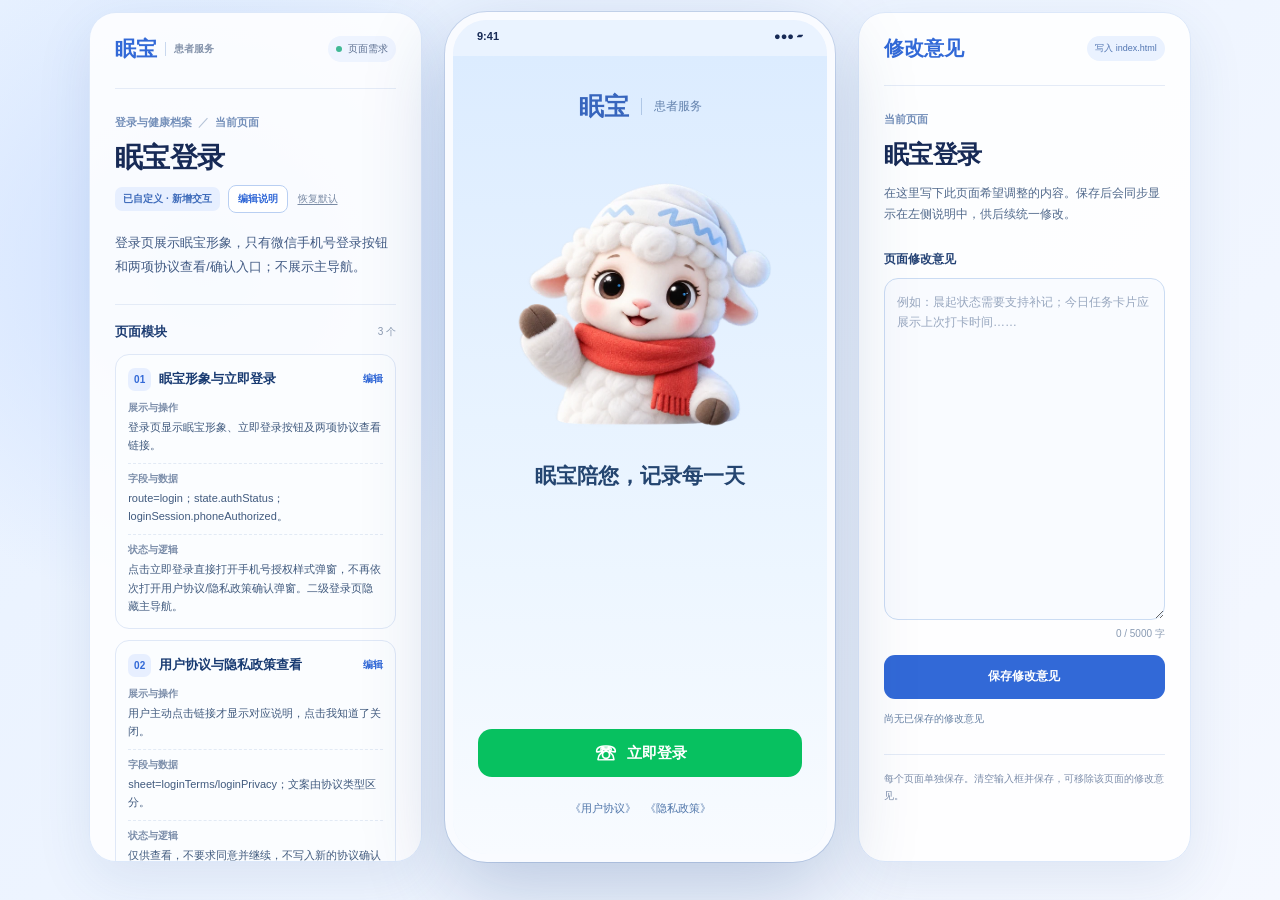
==== commit efa6ab37: "Publish merged image and voice journey records with local updates" ====
--- a/local-preview/index.html
+++ b/local-preview/index.html
@@ -5,7 +5,7 @@
   <meta name="viewport" content="width=device-width, initial-scale=1, viewport-fit=cover" />
   <meta name="theme-color" content="#e9f2ff" />
   <title>眠宝 · 患者服务</title>
-  <link rel="stylesheet" href="styles.css?v=knowledge-center-20261014" />
+  <link rel="stylesheet" href="styles.css?v=merged-journey-20261015" />
 </head>
 <body>
   <aside id="requirement-panel" class="requirement-panel" aria-label="当前页面需求描述" aria-live="polite"></aside>
@@ -18,7 +18,7 @@
   <aside id="feedback-panel" class="feedback-panel" aria-label="当前页面修改意见"></aside>
   <button id="feedback-toggle" class="feedback-toggle" type="button" aria-controls="feedback-panel" aria-expanded="false">修改意见</button>
   <div id="toast" class="toast" role="status" aria-live="polite"></div>
-  <script id="page-feedback-data" type="application/json">{"home": {"text": "首页的banner和下面状态选择卡片互相调换位置；\n快捷服务中新增一个模块“病程记录”，点击后能够使用文字/图片/录音记录自身的病程", "updatedAt": "2026-10-13T09:35:14.502490+00:00", "appliedAt": "2026-10-13T10:00:52.163544+00:00"}, "pharmacy": {"text": "药房地图底部不展示tab栏；\n进入该模块底部弹出弹窗授权获取患者当前位置；\n上方放置根据用户当前位置所在的地图，下方弹窗展示附近的药店；", "updatedAt": "2026-09-29T07:53:32.153941+00:00", "appliedAt": "2026-09-29T08:16:36.530738+00:00"}, "shop": {"text": "页面展示“待接入”三个字", "updatedAt": "2026-09-29T07:53:51.566838+00:00", "appliedAt": "2026-09-29T08:16:36.530740+00:00"}, "special": {"text": "“专病管理”底部按钮名称修改为“健康档案”；\n测评记录里面展示全部量表名称，卡片支持左右滑动；\n睡眠辅助工具下只保留“小憩闹钟”/“注意力挑战”/“睡眠日子”", "updatedAt": "2026-10-13T09:33:17.796177+00:00", "appliedAt": "2026-10-13T10:00:52.163544+00:00"}, "eventForm": {"text": "“有跌倒或受伤”移除；", "updatedAt": "2026-09-29T07:54:59.822349+00:00", "appliedAt": "2026-09-29T08:16:36.530743+00:00"}, "rights": {"text": "新增一个banner位用于展示自动滚动的banner；\n在banner与“多元支付与保障”中间新增一张卡片用于展示当前用户的创新支付状态：\n1.未申请；\n2.审核中；\n3.已通过/已拒绝；\n这张卡片需要展示眠宝的形象；", "updatedAt": "2026-09-30T08:08:30.775186+00:00", "appliedAt": "2026-10-14T09:33:52.637667+00:00", "appliedNote": "2026-10-14 按最新要求改为知识中心：展示患教文章分类、列表和详情；旧权益中心意见保留作为历史记录。"}, "mine": {"text": "页面样式优化一下，特别是眠宝形象；\n新增“设置”功能，参考市面上通用的小程序设置，包含消息通知提醒/用户协议查看/退出登录/注销等功能；", "updatedAt": "2026-09-29T08:33:15.882872+00:00", "appliedAt": "2026-09-29T08:47:16.577567+00:00"}}</script>
+  <script id="page-feedback-data" type="application/json">{"home":{"text":"首页的banner和下面状态选择卡片互相调换位置；\n快捷服务中新增一个模块“病程记录”，点击后能够使用文字/图片/录音记录自身的病程","updatedAt":"2026-10-13T09:35:14.502490+00:00","appliedAt":"2026-10-13T10:00:52.163544+00:00"},"pharmacy":{"text":"药房地图底部不展示tab栏；\n进入该模块底部弹出弹窗授权获取患者当前位置；\n上方放置根据用户当前位置所在的地图，下方弹窗展示附近的药店；","updatedAt":"2026-09-29T07:53:32.153941+00:00","appliedAt":"2026-09-29T08:16:36.530738+00:00"},"shop":{"text":"页面展示“待接入”三个字","updatedAt":"2026-09-29T07:53:51.566838+00:00","appliedAt":"2026-09-29T08:16:36.530740+00:00"},"special":{"text":"“专病管理”底部按钮名称修改为“健康档案”；\n测评记录里面展示全部量表名称，卡片支持左右滑动；\n睡眠辅助工具下只保留“小憩闹钟”/“注意力挑战”/“睡眠日子”","updatedAt":"2026-10-15T02:38:28.137214+00:00"},"eventForm":{"text":"“有跌倒或受伤”移除；","updatedAt":"2026-09-29T07:54:59.822349+00:00","appliedAt":"2026-09-29T08:16:36.530743+00:00"},"rights":{"text":"新增一个banner位用于展示自动滚动的banner；\n在banner与“多元支付与保障”中间新增一张卡片用于展示当前用户的创新支付状态：\n1.未申请；\n2.审核中；\n3.已通过/已拒绝；\n这张卡片需要展示眠宝的形象；","updatedAt":"2026-09-30T08:08:30.775186+00:00","appliedAt":"2026-10-14T09:33:52.637667+00:00","appliedNote":"2026-10-14 按最新要求改为知识中心：展示患教文章分类、列表和详情；旧权益中心意见保留作为历史记录。"},"mine":{"text":"页面样式优化一下，特别是眠宝形象；\n新增“设置”功能，参考市面上通用的小程序设置，包含消息通知提醒/用户协议查看/退出登录/注销等功能；","updatedAt":"2026-09-29T08:33:15.882872+00:00","appliedAt":"2026-09-29T08:47:16.577567+00:00"}}</script>
   <script id="page-description-data" type="application/json">{
   "home": {
     "title": "患者首页",
@@ -27,13 +27,12 @@
     "goal": "让患者在首页的一张卡片中记录晨起状态、看到眠宝反馈，并快速找到今日任务与快捷服务。",
     "interactions": [
       "先展示晨起状态及眠宝权益卡，再展示推荐 Banner。",
-      "快捷服务新增病程记录；打开二级页直接记录文字、图片或语音，并共用眠宝病历夹数据。",
       "今日用药和小憩的引导弹窗及计时逻辑保持现状。",
-      "快捷服务新增语音病历，进入独立页面展示语音整理、关键字段标红及保存回看。"
-    ],
-    "data": "onboardingPending、patientArchive；目标 patientArchive。\n当前字段补齐：insuranceStatus、meds[].day、homePreviewState。\n建议申请字段（待确认）：applicationId、applicationStatus、benefitStatus、updatedAt、rejectReason。\nhomeBanners[]：title、text、action、target、theme；bannerStates.home：index、paused。\nvoiceCase、journey、pharmacy、shop、payment、medReminder、adverseForm、specialist。\nroute=voiceCase；historyRoute=voiceCaseHistory；state.voiceCases[]。\n路由 journey；内嵌入口 entry=recordJourney。与眠宝帮您共用 IndexedDB mianbao-integrated-care-records-v1 的 records/media。\nsettings.medTime；meds[]：id、time、day、note；动效 assets/mianbao-med-guide.gif。\nnapSession：id、day、startedAt、totalSeconds、remainingSeconds、endsAt、status(running/paused/finished)；时长 1—120 整数分钟；naps[]：id、day、time、minutes；动效 assets/mianbao-nap-guide.gif。\nmoods[本地日期]：四档状态之一。\n建议正式字段（待确认）：userId、recordDate、moodCode、createdAt、updatedAt；recordDate 按选定业务时区生成。",
+      "语音病历与病程记录合并为一个入口，统一图片/语音录入、编辑、保存及历史回看。"
+    ],
+    "data": "onboardingPending、patientArchive；目标 patientArchive。\n当前字段补齐：insuranceStatus、meds[].day、homePreviewState。\n建议申请字段（待确认）：applicationId、applicationStatus、benefitStatus、updatedAt、rejectReason。\nhomeBanners[]：title、text、action、target、theme；bannerStates.home：index、paused。\njourney、pharmacy、shop、payment、medReminder、specialist。\njourney/journeyHistory；journeyRecords[]、journeyDrafts；旧 voiceCases/documentCases 兼容读取。\nsettings.medTime；meds[]：id、time、day、note；动效 assets/mianbao-med-guide.gif。\nnapSession：id、day、startedAt、totalSeconds、remainingSeconds、endsAt、status(running/paused/finished)；时长 1—120 整数分钟；naps[]：id、day、time、minutes；动效 assets/mianbao-nap-guide.gif。\nmoods[本地日期]：四档状态之一。\n建议正式字段（待确认）：userId、recordDate、moodCode、createdAt、updatedAt；recordDate 按选定业务时区生成。",
     "pending": "正式药品名、任务计划、消息提醒和外部服务入口需业务方确认。",
-    "logic": "点击建立档案进入两字段表单，稍后再说关闭提示；已有档案不展示。刷新时未处理的提示保留；不影响首页原任务与服务。\n未领取或审核中进入商保页；已领取未记录打开用药弹窗；已记录进入服药记录。\n\n【A02/D01｜现状】未领取/审核中进入 payment；已领取且今日无记录打开服药弹窗；已记录进入 med。点击眠宝可覆盖展示状态，不改变申请数据。\n【建议规则（待确认）】申请状态与权益可用状态分别保存；approved 只有经权益接口确认可用后才映射“已领取”。审核拒绝显示拒绝原因及重申入口，不能映射已领取。状态成功刷新后统一重算首页与支付详情。\n【待确认】未申请/审核中/已通过/已拒绝分别对应的首页文案、按钮、跳转；通过后是否需激活；多个申请取哪一份；申请服务、失效规则。临时展示状态不作为真实办理依据，正式版是否保留点击切换需确认。\n页面顺序为顶部问候→晨起状态和眠宝权益卡→Banner→快捷服务→今日任务。轮播每 5 秒循环；离开页面清除计时器，页面隐藏、轮播内有焦点、主动暂停或系统要求减少动态时暂停。仅更新轮播区域，不清空左侧编辑输入。\n语音病历进入 voiceCase 独立二级页；病程记录进入既有 journey 文字/图片/录音流程；其余入口保留原跳转。所有二级页面隐藏五项主导航，并通过顶部返回回到首页。\n本次按用户确认仅实现 Demo 展示。点击或长按底部按钮展示固定示例整理效果；不调用麦克风、语音转写或真实大模型。该二级页不展示首页功能栏。\n文字≤2000 字；单条≤4 张图片、单张≤10 MB；单段录音≤2 分钟。文字、图片或语音至少一项；提交前停止录音并等待附件保存。保存到既有病历夹，同一来源可从眠宝帮您回看，不建立独立记录副本。\n点击任务不再直接跳详情；确认后保存当前时间与日期并关闭弹窗，同日该弹窗只保存一次，刷新任务及首页权益文案。已记录点击查看进入服药详情；开启减少动态时以静态眠宝替代 GIF。\n添加时建立计时会话，不计入已完成次数。倒计时每秒按 endsAt 和当前时间计算，不改写整页或左侧编辑内容；切换页面继续，刷新恢复。暂停保存剩余秒数，继续重建 endsAt。到时自动保存一条小憩记录，id 去重，归属开始日期；提前结束至少计时 1 秒才保存，分钟向上取整。保存失败保留会话可重试，不显示虚假完成；取消本次小憩不新增记录；未接入关闭页面后的通知。\n同日只能提交一次；已记录时禁用四个选项。\n\n【B02/B03｜现状】四档仅更新“今天的感受”文字；权益主文案由支付和服药记录决定。当前同日一次，不可修改。\n【建议规则（待确认）】晨起记录按 userId + recordDate 唯一；误选通过“修改当日状态”覆盖原记录而非新增，保留修改时间；未选择时显示引导，已选择时显示选中项。跨日重新计算日期及可选状态。\n【待确认】是否开放修改；四档对应反馈文案与形象配置；晨起反馈与权益信息的排列关系；日期统一北京时间还是用户时区。未确认前不把晨起状态当作疾病判断。",
+    "logic": "点击建立档案进入两字段表单，稍后再说关闭提示；已有档案不展示。刷新时未处理的提示保留；不影响首页原任务与服务。\n未领取或审核中进入商保页；已领取未记录打开用药弹窗；已记录进入服药记录。\n\n【A02/D01｜现状】未领取/审核中进入 payment；已领取且今日无记录打开服药弹窗；已记录进入 med。点击眠宝可覆盖展示状态，不改变申请数据。\n【建议规则（待确认）】申请状态与权益可用状态分别保存；approved 只有经权益接口确认可用后才映射“已领取”。审核拒绝显示拒绝原因及重申入口，不能映射已领取。状态成功刷新后统一重算首页与支付详情。\n【待确认】未申请/审核中/已通过/已拒绝分别对应的首页文案、按钮、跳转；通过后是否需激活；多个申请取哪一份；申请服务、失效规则。临时展示状态不作为真实办理依据，正式版是否保留点击切换需确认。\n页面顺序为顶部问候→晨起状态和眠宝权益卡→Banner→快捷服务→今日任务。轮播每 5 秒循环；离开页面清除计时器，页面隐藏、轮播内有焦点、主动暂停或系统要求减少动态时暂停。仅更新轮播区域，不清空左侧编辑输入。\n语音病历与病程记录合并，仅保留一个病程记录入口；该页支持图片、拍照和长按语音。其余入口保留原逻辑。\n未完成记录可恢复草稿；旧图片与语音记录保留在统一历史。当前提取为Demo效果，保存后不自动生成猝倒事件或服药任务。\n点击任务不再直接跳详情；确认后保存当前时间与日期并关闭弹窗，同日该弹窗只保存一次，刷新任务及首页权益文案。已记录点击查看进入服药详情；开启减少动态时以静态眠宝替代 GIF。\n添加时建立计时会话，不计入已完成次数。倒计时每秒按 endsAt 和当前时间计算，不改写整页或左侧编辑内容；切换页面继续，刷新恢复。暂停保存剩余秒数，继续重建 endsAt。到时自动保存一条小憩记录，id 去重，归属开始日期；提前结束至少计时 1 秒才保存，分钟向上取整。保存失败保留会话可重试，不显示虚假完成；取消本次小憩不新增记录；未接入关闭页面后的通知。\n同日只能提交一次；已记录时禁用四个选项。\n\n【B02/B03｜现状】四档仅更新“今天的感受”文字；权益主文案由支付和服药记录决定。当前同日一次，不可修改。\n【建议规则（待确认）】晨起记录按 userId + recordDate 唯一；误选通过“修改当日状态”覆盖原记录而非新增，保留修改时间；未选择时显示引导，已选择时显示选中项。跨日重新计算日期及可选状态。\n【待确认】是否开放修改；四档对应反馈文案与形象配置；晨起反馈与权益信息的排列关系；日期统一北京时间还是用户时区。未确认前不把晨起状态当作疾病判断。",
     "modules": [
       {
         "title": "首次登录建档引导",
@@ -55,21 +54,15 @@
       },
       {
         "title": "快捷服务",
-        "description": "八个入口：语音病历、病程记录、药房地图、线上购药、多元支付、用药提醒、不良反应速记和我的专员。",
-        "fields": "voiceCase、journey、pharmacy、shop、payment、medReminder、adverseForm、specialist。",
-        "logic": "语音病历进入 voiceCase 独立二级页；病程记录进入既有 journey 文字/图片/录音流程；其余入口保留原跳转。所有二级页面隐藏五项主导航，并通过顶部返回回到首页。"
-      },
-      {
-        "title": "语音病历快捷入口",
-        "description": "点击语音病历进入独立二级页面，由眠宝引导讲述时间、症状和次数。",
-        "fields": "route=voiceCase；historyRoute=voiceCaseHistory；state.voiceCases[]。",
-        "logic": "本次按用户确认仅实现 Demo 展示。点击或长按底部按钮展示固定示例整理效果；不调用麦克风、语音转写或真实大模型。该二级页不展示首页功能栏。"
+        "description": "六个入口：病程记录、药房地图、线上购药、患者福利、用药提醒和我的专员。",
+        "fields": "journey、pharmacy、shop、payment、medReminder、specialist。",
+        "logic": "语音病历与病程记录合并，仅保留一个病程记录入口；该页支持图片、拍照和长按语音。其余入口保留原逻辑。"
       },
       {
         "title": "病程记录快捷入口",
-        "description": "首页点病程记录后直接打开带眠宝的记录表单，可填写文字、上传图片、录制和回放语音。",
-        "fields": "路由 journey；内嵌入口 entry=recordJourney。与眠宝帮您共用 IndexedDB mianbao-integrated-care-records-v1 的 records/media。",
-        "logic": "文字≤2000 字；单条≤4 张图片、单张≤10 MB；单段录音≤2 分钟。文字、图片或语音至少一项；提交前停止录音并等待附件保存。保存到既有病历夹，同一来源可从眠宝帮您回看，不建立独立记录副本。"
+        "description": "进入统一病程记录页面，通过图片或语音记录时间、症状、次数，并可编辑保存。",
+        "fields": "journey/journeyHistory；journeyRecords[]、journeyDrafts；旧 voiceCases/documentCases 兼容读取。",
+        "logic": "未完成记录可恢复草稿；旧图片与语音记录保留在统一历史。当前提取为Demo效果，保存后不自动生成猝倒事件或服药任务。"
       },
       {
         "title": "今日用药与眠宝引导弹窗",
@@ -90,7 +83,7 @@
         "logic": "同日只能提交一次；已记录时禁用四个选项。\n\n【B02/B03｜现状】四档仅更新“今天的感受”文字；权益主文案由支付和服药记录决定。当前同日一次，不可修改。\n【建议规则（待确认）】晨起记录按 userId + recordDate 唯一；误选通过“修改当日状态”覆盖原记录而非新增，保留修改时间；未选择时显示引导，已选择时显示选中项。跨日重新计算日期及可选状态。\n【待确认】是否开放修改；四档对应反馈文案与形象配置；晨起反馈与权益信息的排列关系；日期统一北京时间还是用户时区。未确认前不把晨起状态当作疾病判断。"
       }
     ],
-    "updatedAt": "2026-10-14T09:38:44.533701+00:00"
+    "updatedAt": "2026-10-14T12:12:43.506380+00:00"
   },
   "special": {
     "title": "发作性睡病专区",
@@ -150,12 +143,12 @@
       "展示入组、福利订单和直付/后报销进度；在会话中逐步完善资料、上传材料、核对提交，支持暂停、恢复、重新填写及驳回补件。",
       "聊天中记录病程文字、录制语音、上传图片；支持时间线、类型筛选、音频回放、图片放大和用药记录。",
       "先在聊天中展示三篇推荐文章；查看更多展开六篇文章及分类，支持全文阅读、收起与展开。",
-      "真人客服入口、疑似不良事件识别与确认记录；头像展开患者资料、历史会话和福利关爱记录。",
+      "真人客服入口；头像展开患者资料、历史会话和福利关爱记录。",
       "发起会话后，输入区上方展示可横向滑动的创新支付、记录病程、用药记录、真人客服；状态按钮保留源模块场景切换和数据重置。"
     ],
-    "data": "服务独立状态 mianbao-integrated-service-v1；sessions[]、messages[]。\nenrollment、type、code、patient、orders[]、aidDrafts 与会话 careFlows；材料图片本地保存。\nIndexedDB mianbao-integrated-care-records-v1 的 records、media；记录时间、文字、媒体、药品、用药状态、备注。\n源模块 articles[]、articleFilter、articleId 与消息 kind=articles/appPanel。\nreports[]、patient、sessions[]、orders[]；历史会话分页；申请人姓名打码。\nactiveSession、view、conversationActions；入组/支付/订单状态控件。",
+    "data": "服务独立状态 mianbao-integrated-service-v1；sessions[]、messages[]。\nenrollment、type、code、patient、orders[]、aidDrafts 与会话 careFlows；材料图片本地保存。\nIndexedDB mianbao-integrated-care-records-v1 的 records、media；记录时间、文字、媒体、药品、用药状态、备注。\n源模块 articles[]、articleFilter、articleId 与消息 kind=articles/appPanel。\npatient、sessions[]、orders[]；历史会话分页；申请人姓名打码。reports[] 仅保留旧数据兼容，不新增事件记录。\nactiveSession、view、conversationActions；入组/支付/订单状态控件。",
     "pending": "正式 AI、医学内容、保险/申请审核、客服和云同步接口未接入；数据仅保存当前浏览器。",
-    "logic": "欢迎区仅展示眠宝形象与介绍，点击问问眠宝进入咨询；不展示或写入每日状态记录。会话超过 3 天未互动新建，历史保留近 12 个月；AI 为本地规则匹配，医学与政策内容待正式审核。该模块数据不改写首页、专病管理、权益中心与我的现有记录。\n保留源模块的状态字典与订单过滤：20 区分药房审核阶段、21 过滤；后报销需处方与发票，直付含用药数量。申请提交为本地流程，未接保险/审核/理赔接口；不改变首页多元支付的状态。\n语音为录音与回放，不含语音转文字；每段最长 2 分钟，图片每条最多 4 张，单文件最多 10 MB，图片压缩后保存。记录时间不能在未来，保存前需停止录音；用药状态含已服用/漏服/暂停，新增记录不提供医学建议。\n所有文章操作保持在眠宝会话内；内容为记录与资料整理说明，正式医学内容和发布审核接口待接入。\n客服为源模块模拟服务，不实际拨号；不良事件仅本地记录，不能称为正式上报。历史会话、订单详情和材料查看均在当前会话中展开。\n首屏与空会话不显示快捷按钮；状态设置只更新本服务模块。清空聊天保留说明、病历、用药与订单；重置仅清理本服务模块数据。宿主左侧说明及右侧修改意见沿用原保存机制。",
+    "logic": "欢迎区仅展示眠宝形象与介绍，点击问问眠宝进入咨询；不展示或写入每日状态记录。会话超过 3 天未互动新建，历史保留近 12 个月；AI 为本地规则匹配，医学与政策内容待正式审核。该模块数据不改写首页、专病管理、权益中心与我的现有记录。\n保留源模块的状态字典与订单过滤：20 区分药房审核阶段、21 过滤；后报销需处方与发票，直付含用药数量。申请提交为本地流程，未接保险/审核/理赔接口；不改变首页患者福利的状态。\n语音为录音与回放，不含语音转文字；每段最长 2 分钟，图片每条最多 4 张，单文件最多 10 MB，图片压缩后保存。记录时间不能在未来，保存前需停止录音；用药状态含已服用/漏服/暂停，新增记录不提供医学建议。\n所有文章操作保持在眠宝会话内；内容为记录与资料整理说明，正式医学内容和发布审核接口待接入。\n移除疑似不良事件记录入口、确认表单及保存流程；用药相关咨询仍可回答一般说明并引导联系医生/药师，不生成事件报告。旧记录保留，不因功能移除而擦除数据。\n首屏与空会话不显示快捷按钮；状态设置只更新本服务模块。清空聊天保留说明、病历、用药与订单；重置仅清理本服务模块数据。宿主左侧说明及右侧修改意见沿用原保存机制。",
     "modules": [
       {
         "title": "眠宝欢迎与咨询",
@@ -167,7 +160,7 @@
         "title": "创新支付、入组与援助申请",
         "description": "展示入组、福利订单和直付/后报销进度；在会话中逐步完善资料、上传材料、核对提交，支持暂停、恢复、重新填写及驳回补件。",
         "fields": "enrollment、type、code、patient、orders[]、aidDrafts 与会话 careFlows；材料图片本地保存。",
-        "logic": "保留源模块的状态字典与订单过滤：20 区分药房审核阶段、21 过滤；后报销需处方与发票，直付含用药数量。申请提交为本地流程，未接保险/审核/理赔接口；不改变首页多元支付的状态。"
+        "logic": "保留源模块的状态字典与订单过滤：20 区分药房审核阶段、21 过滤；后报销需处方与发票，直付含用药数量。申请提交为本地流程，未接保险/审核/理赔接口；不改变首页患者福利的状态。"
       },
       {
         "title": "病历夹与用药记录",
@@ -182,10 +175,10 @@
         "logic": "所有文章操作保持在眠宝会话内；内容为记录与资料整理说明，正式医学内容和发布审核接口待接入。"
       },
       {
-        "title": "客服、不良事件与我的服务",
-        "description": "真人客服入口、疑似不良事件识别与确认记录；头像展开患者资料、历史会话和福利关爱记录。",
-        "fields": "reports[]、patient、sessions[]、orders[]；历史会话分页；申请人姓名打码。",
-        "logic": "客服为源模块模拟服务，不实际拨号；不良事件仅本地记录，不能称为正式上报。历史会话、订单详情和材料查看均在当前会话中展开。"
+        "title": "客服与我的服务",
+        "description": "真人客服入口；头像展开患者资料、历史会话和福利关爱记录。",
+        "fields": "patient、sessions[]、orders[]；历史会话分页；申请人姓名打码。reports[] 仅保留旧数据兼容，不新增事件记录。",
+        "logic": "移除疑似不良事件记录入口、确认表单及保存流程；用药相关咨询仍可回答一般说明并引导联系医生/药师，不生成事件报告。旧记录保留，不因功能移除而擦除数据。"
       },
       {
         "title": "会话快捷操作与状态设置",
@@ -194,7 +187,7 @@
         "logic": "首屏与空会话不显示快捷按钮；状态设置只更新本服务模块。清空聊天保留说明、病历、用药与订单；重置仅清理本服务模块数据。宿主左侧说明及右侧修改意见沿用原保存机制。"
       }
     ],
-    "updatedAt": "2026-10-14T09:38:44.533701+00:00"
+    "updatedAt": "2026-10-14T11:43:54.658275+00:00"
   },
   "rights": {
     "title": "知识中心",
@@ -211,7 +204,7 @@
         "title": "知识中心导航与眠宝引导",
         "description": "页面标题及底部导航显示知识中心，顶部以医生形象眠宝引导阅读。",
         "fields": "导航 label=知识中心；route=rights（保留原路由键）；首页 homeBanners[2].target=rights。",
-        "logic": "权益中心页面整体替换为知识中心，不展示创新支付状态卡、保障服务卡或 Banner。首页多元支付及眠宝帮您中已有申请功能保留；标题更名不改变支付数据。"
+        "logic": "权益中心页面整体替换为知识中心，不展示创新支付状态卡、保障服务卡或 Banner。首页患者福利及眠宝帮您中已有申请功能保留；标题更名不改变支付数据。"
       },
       {
         "title": "文章分类筛选",
@@ -233,9 +226,9 @@
       }
     ],
     "pending": "正式医学内容、医学审核、文章管理后台和发布规则待接入；目前为既有 Demo 内容展示。",
-    "updatedAt": "2026-10-14T09:33:52.637667+00:00",
+    "updatedAt": "2026-10-14T11:43:54.658275+00:00",
     "data": "导航 label=知识中心；route=rights（保留原路由键）；首页 homeBanners[2].target=rights。\nknowledgeCategories 由文章分类去重；knowledgeFilter；knowledgeArticles[].category。\nknowledgeArticles[]：id、category、title、summary、read、icon、theme、sections[][]；当前 6 篇本地文章。\nroute=articleDetail；route.articleId；knowledgeScrollTop。",
-    "logic": "权益中心页面整体替换为知识中心，不展示创新支付状态卡、保障服务卡或 Banner。首页多元支付及眠宝帮您中已有申请功能保留；标题更名不改变支付数据。\n默认全部，点击分类只更新筛选按钮和文章列表，不重绘整页或清空左侧编辑内容；分类及列表位置在当前会话保留，刷新回到全部。\n按配置顺序展示，分类过滤与篇数使用同一结果；无匹配时显示空列表提示。正文复用既有眠宝模块中的记录与资料整理内容，暂不接文章管理后台。\n进入详情前保存列表滚动位置；返回读取同一目录并恢复当前分类和位置，不创建新会话或患者记录。详情为二级页，隐藏首页功能栏。"
+    "logic": "权益中心页面整体替换为知识中心，不展示创新支付状态卡、保障服务卡或 Banner。首页患者福利及眠宝帮您中已有申请功能保留；标题更名不改变支付数据。\n默认全部，点击分类只更新筛选按钮和文章列表，不重绘整页或清空左侧编辑内容；分类及列表位置在当前会话保留，刷新回到全部。\n按配置顺序展示，分类过滤与篇数使用同一结果；无匹配时显示空列表提示。正文复用既有眠宝模块中的记录与资料整理内容，暂不接文章管理后台。\n进入详情前保存列表滚动位置；返回读取同一目录并恢复当前分类和位置，不创建新会话或患者记录。详情为二级页，隐藏首页功能栏。"
   },
   "mine": {
     "title": "我的",
@@ -669,63 +662,6 @@
     ],
     "updatedAt": "2026-10-14T09:38:44.533701+00:00"
   },
-  "adverseForm": {
-    "title": "不良反应速记",
-    "group": "首页 / 健康档案",
-    "origin": "图示入口，交互补充",
-    "goal": "先保存疑似不良反应的时间和表现，避免信息遗失。",
-    "interactions": [
-      "填写发生时间、表现和自评程度。",
-      "确认了解“仅本地速记”后保存。",
-      "保存后进入记录列表。"
-    ],
-    "data": "time、detail：必填；severity：枚举；agree：必须勾选。",
-    "pending": "当前没有正式 AE/PV 上报接口；紧急情况应及时就医。",
-    "logic": "保存到 adverse[]，仅为本地速记；不能标记为正式 AE 上报。",
-    "modules": [
-      {
-        "title": "反应信息",
-        "description": "填写发生时间、表现与自评严重程度。",
-        "fields": "time、detail 必填；severity 枚举。\n建议 occurredAt、createdAt、updatedAt、detail、severity、drugId、medicationRecordId（正式上报字段由业务提供）。",
-        "logic": "保存为本地速记，不标记为正式 AE 上报。\n\n【D06/C01｜现状】仅速记；时间可解析、表现必填，严重程度自评。\n【建议规则（待确认）】未来发生时间不能提交；描述去空格不能为空，建议最多 2000 字；severity 来自明确枚举；严重项显示业务审核提示。药品信息可关联用户当前药品，但不自动判断因果。\n【待确认】本期速记/正式上报、严重项动作、字段/长度与未来容差；不得自行编造报告标准或医学处置。"
-      },
-      {
-        "title": "确认与提交",
-        "description": "勾选知情确认后保存速记。",
-        "fields": "agree 必须勾选；adverse[]。\n建议 consentVersion、consentedAt、recordId、reportId、reportStatus、clientRequestId；速记与报告分开。",
-        "logic": "严重情况保留就医提示；保存后进入记录列表。\n\n【D06/E02｜建议规则（待确认）】知情勾选后保存速记，只反馈记录成功；失败保留输入，同请求不重复。正式报告另经授权提交，状态至少区分待提交/提交中/已提交/失败，以真实受理信息为准；补充资料关联原报告。\n【待确认】上报系统、责任团队、字段/状态/时效/重试、授权和留存；正式范围由业务确定。\n\n【E02/E03｜通用建议（待确认）】存在保存/删除/查询时，加载、成功、失败和空数据分别显示；失败保留输入或原数据，不伪造完成。重复请求使用记录级标识去重；未保存离开提示；新增/修改/删除成功刷新依赖统计。只读页面无额外数据写入。\n【E06｜说明版本】“现状”描述当前界面；“建议规则（待确认）”是开发方案供业务确认；“待实现”只指说明中的新模块。旧页面通用规则与本模块建议冲突时先确认再实现，不能视为中间页面已经变更。\n【已确认｜二级导航】本页面隐藏底部五项一级导航栏，内容区占用释放的底部空间；使用顶部返回按钮回到来源页。仅首页、健康档案、眠宝帮您、知识中心、我的显示底部导航。"
-      }
-    ],
-    "updatedAt": "2026-10-14T09:38:44.533701+00:00"
-  },
-  "adverseList": {
-    "title": "不良反应记录",
-    "group": "健康档案 · 安全反馈",
-    "origin": "交互补充",
-    "goal": "回顾本地保存的疑似不良反应速记。",
-    "interactions": [
-      "新增速记。",
-      "查看或删除已有记录。"
-    ],
-    "data": "adverse[]：id、day、time、detail、severity。",
-    "pending": "正式上报责任、时限、核实和状态反馈需药物警戒团队确定。",
-    "logic": "按时间倒序展示；删除需二次确认。",
-    "modules": [
-      {
-        "title": "新增速记入口",
-        "description": "进入不良反应速记表单。",
-        "fields": "目标页面 adverseForm。\n建议 create/edit/report action、recordId、reportId。",
-        "logic": "保存后返回列表。\n\n【D06/E03｜建议规则（待确认）】新增与编辑复用表单；速记转正式报告先核对字段和授权；操作成功回本列表并刷新状态。\n【待确认】是否开放编辑/上报入口及提交后能修改哪些字段。"
-      },
-      {
-        "title": "速记列表",
-        "description": "倒序展示发生时间、程度和描述，支持删除。",
-        "fields": "adverse[]、id。\n排序建议 occurredAt DESC、createdAt DESC；条目包含 localNoteStatus 与 reportStatus。",
-        "logic": "删除前确认；记录不代表已经正式上报。\n\n【D06/C01｜建议规则（待确认）】按发生时间排序，分开显示速记与正式报告状态；删除未提交速记需确认；已提交报告不能直接物理删除或当成撤回，按正式流程处理；查询失败不显示未上报。\n【待确认】已提交数据的删除/留存、纠错与补充方式、历史全量查询。\n\n【E02/E03｜通用建议（待确认）】存在保存/删除/查询时，加载、成功、失败和空数据分别显示；失败保留输入或原数据，不伪造完成。重复请求使用记录级标识去重；未保存离开提示；新增/修改/删除成功刷新依赖统计。只读页面无额外数据写入。\n【E06｜说明版本】“现状”描述当前界面；“建议规则（待确认）”是开发方案供业务确认；“待实现”只指说明中的新模块。旧页面通用规则与本模块建议冲突时先确认再实现，不能视为中间页面已经变更。\n【已确认｜二级导航】本页面隐藏底部五项一级导航栏，内容区占用释放的底部空间；使用顶部返回按钮回到来源页。仅首页、健康档案、眠宝帮您、知识中心、我的显示底部导航。"
-      }
-    ],
-    "updatedAt": "2026-10-14T09:38:44.533701+00:00"
-  },
   "pharmacy": {
     "title": "药房地图",
     "group": "首页 · 快捷服务",
@@ -845,8 +781,8 @@
     "updatedAt": "2026-10-14T09:38:44.533701+00:00"
   },
   "payment": {
-    "title": "商保直付",
-    "group": "权益中心 · 支付保障",
+    "title": "患者福利",
+    "group": "首页 · 患者福利",
     "origin": "图示入口，交互补充",
     "goal": "说明直付服务的预计资格与流程。",
     "interactions": [
@@ -854,9 +790,9 @@
       "审核中点击切换为已领取，状态变为已领取；已领取可切换为未领取。",
       "状态变化写入本地存储，返回首页同步更新权益文案。"
     ],
-    "data": "insuranceStatus：unclaimed / reviewing / claimed；本地枚举。",
+    "data": "insuranceStatus：unclaimed / reviewing / claimed。\n建议申请状态 applicationStatus，与 benefitStatus 分开；applicationId、userId、serviceType、updatedAt、rejectReason、version。\n正式资格与渠道字段待接入。\n建议申请材料字段由业务配置：eligibility、requiredDocuments、consentVersion、clientRequestId；结果含申请编号和提交时间。",
     "pending": "支付、保险核验和合作机构均未接入。",
-    "logic": "未领取→点击模拟申请进入审核中；审核中→模拟通过进入已领取；已领取→可重置。\n状态更新后清除首页预览覆盖态，首页依据该值与今日服药记录重算。\n本地状态不能作为真实商保资格或审核结果。",
+    "logic": "状态切换后首页权益文案同步重算；不能作为真实资格结论。\n\n【A02/D01｜现状】本地三态由按钮切换，尚无拒绝和真实审核。\n【建议规则（待确认）】未申请→提交成功→审核中→服务端通过或拒绝；拒绝可查看原因，满足条件重申创建新申请且保留历史。审核中只允许已确认操作；通过不直接等于已领取，需要权益接口确认可用。查询失败保留上次状态并标过期/重试，不归零。\n【待确认】资格、补件/撤回/重申/到期、激活领取、各态按钮和首页映射、多个申请选取。仅说明建议，不把本地切换作为正式审核操作。\n当前不向保险机构提交申请。\n\n【D01/E02｜建议规则（待确认）】先资格/材料校验并确认授权，再提交；提交中禁用；失败保留材料允许重试；同幂等键只生成一单；成功显示申请编号与进度入口。通过后展示真实领取/渠道操作，失败与拒绝区分。\n【待确认】本期仅查看还是可办理、正式字段/合作方/审核时效/材料保存、渠道失效、重复申请、与福利共享或独立。\n\n【E02/E03｜通用建议（待确认）】存在保存/删除/查询时，加载、成功、失败和空数据分别显示；失败保留输入或原数据，不伪造完成。重复请求使用记录级标识去重；未保存离开提示；新增/修改/删除成功刷新依赖统计。只读页面无额外数据写入。\n【E06｜说明版本】“现状”描述当前界面；“建议规则（待确认）”是开发方案供业务确认；“待实现”只指说明中的新模块。旧页面通用规则与本模块建议冲突时先确认再实现，不能视为中间页面已经变更。\n【已确认｜二级导航】本页面隐藏底部五项一级导航栏，内容区占用释放的底部空间；使用顶部返回按钮回到来源页。仅首页、健康档案、眠宝帮您、知识中心、我的显示底部导航。",
     "modules": [
       {
         "title": "权益状态",
@@ -871,7 +807,7 @@
         "logic": "当前不向保险机构提交申请。\n\n【D01/E02｜建议规则（待确认）】先资格/材料校验并确认授权，再提交；提交中禁用；失败保留材料允许重试；同幂等键只生成一单；成功显示申请编号与进度入口。通过后展示真实领取/渠道操作，失败与拒绝区分。\n【待确认】本期仅查看还是可办理、正式字段/合作方/审核时效/材料保存、渠道失效、重复申请、与福利共享或独立。\n\n【E02/E03｜通用建议（待确认）】存在保存/删除/查询时，加载、成功、失败和空数据分别显示；失败保留输入或原数据，不伪造完成。重复请求使用记录级标识去重；未保存离开提示；新增/修改/删除成功刷新依赖统计。只读页面无额外数据写入。\n【E06｜说明版本】“现状”描述当前界面；“建议规则（待确认）”是开发方案供业务确认；“待实现”只指说明中的新模块。旧页面通用规则与本模块建议冲突时先确认再实现，不能视为中间页面已经变更。\n【已确认｜二级导航】本页面隐藏底部五项一级导航栏，内容区占用释放的底部空间；使用顶部返回按钮回到来源页。仅首页、健康档案、眠宝帮您、知识中心、我的显示底部导航。"
       }
     ],
-    "updatedAt": "2026-10-14T09:38:44.533701+00:00"
+    "updatedAt": "2026-10-14T11:43:54.658275+00:00"
   },
   "chat:med": {
     "title": "药品使用指导",
@@ -1277,28 +1213,27 @@
     "origin": "交互补充",
     "goal": "集中访问不同类型的本地记录。",
     "interactions": [
-      "查看每类记录数量。",
-      "点击分类进入对应列表。",
-      "语音病历条数与语音病历记录页使用同一来源，点击进入对应历史列表。"
-    ],
-    "data": "voiceCases、meds、events、sleep、ess、adverse 的数组长度及对应记录路由。\n目标页面。\n建议 target、filters、pageCursor、returnTarget；所有私有数据绑定 userId。",
+      "按分类回看已保存记录。",
+      "统一病程记录包含旧语音、旧图片及新组合记录；草稿不计入条数。"
+    ],
+    "data": "allJourneyRecords().length、meds、events、sleep、ess。\n目标页面。\n建议 target、filters、pageCursor、returnTarget；所有私有数据绑定 userId。",
     "pending": "正式版本需账户同步和权限控制。",
-    "logic": "数量按数组长度实时计算。\n\n【C10｜现状】仅五类，不含小憩、照片/SRSS、游戏、预约与晨起状态。\n【建议规则（待确认）】用一份类别配置供“我的记录/全部记录”；展示每类有效记录全量条数，不含草稿/失败；测评按记录统一列表，明确有分数与无分数照片是否计数。\n【待确认】本期类别清单；未纳入类型是否有其他全量入口；重复来源与任务计数不能混用。\n语音病历进入 voiceCaseHistory；其余分类保留原对应列表。各类条数读取已保存数据，不统计未保存草稿。",
+    "logic": "数量按数组长度实时计算。\n\n【C10｜现状】仅五类，不含小憩、照片/SRSS、游戏、预约与晨起状态。\n【建议规则（待确认）】用一份类别配置供“我的记录/全部记录”；展示每类有效记录全量条数，不含草稿/失败；测评按记录统一列表，明确有分数与无分数照片是否计数。\n【待确认】本期类别清单；未纳入类型是否有其他全量入口；重复来源与任务计数不能混用。\n病程记录进入统一journeyHistory；其余分类保持现状。条数为去重后的成功保存记录，不计草稿，旧语音与图片历史已合并可见。",
     "modules": [
       {
         "title": "记录分类",
-        "description": "语音病历、服药、猝倒、睡眠、ESS 和不良反应六类入口。",
-        "fields": "voiceCases、meds、events、sleep、ess、adverse 的数组长度及对应记录路由。",
+        "description": "病程记录、服药、猝倒、睡眠和ESS五类入口。",
+        "fields": "allJourneyRecords().length、meds、events、sleep、ess。",
         "logic": "数量按数组长度实时计算。\n\n【C10｜现状】仅五类，不含小憩、照片/SRSS、游戏、预约与晨起状态。\n【建议规则（待确认）】用一份类别配置供“我的记录/全部记录”；展示每类有效记录全量条数，不含草稿/失败；测评按记录统一列表，明确有分数与无分数照片是否计数。\n【待确认】本期类别清单；未纳入类型是否有其他全量入口；重复来源与任务计数不能混用。"
       },
       {
         "title": "分类跳转",
         "description": "点击分类进入对应记录列表。",
         "fields": "目标页面。\n建议 target、filters、pageCursor、returnTarget；所有私有数据绑定 userId。",
-        "logic": "语音病历进入 voiceCaseHistory；其余分类保留原对应列表。各类条数读取已保存数据，不统计未保存草稿。"
-      }
-    ],
-    "updatedAt": "2026-10-14T07:52:52.616918+00:00"
+        "logic": "病程记录进入统一journeyHistory；其余分类保持现状。条数为去重后的成功保存记录，不计草稿，旧语音与图片历史已合并可见。"
+      }
+    ],
+    "updatedAt": "2026-10-14T12:12:43.506380+00:00"
   },
   "notice": {
     "title": "消息通知",
@@ -1334,33 +1269,33 @@
     "goal": "登录页展示眠宝形象，只有微信手机号登录按钮和两项协议查看/确认入口；不展示主导航。",
     "modules": [
       {
-        "title": "眠宝形象与登录入口",
-        "description": "登录页展示眠宝形象，只有微信手机号登录按钮和两项协议查看/确认入口；不展示主导航。",
-        "fields": "authStatus：signed-out/active/closed；loginSession.phoneAuthorized、authorizedAt。",
-        "logic": "首次访问及没有手机号授权的旧记录进入登录；保存的授权且 authStatus=active 时直接进入首页。退出登录回到登录页，保留已有业务记录。当前只实现授权样式与本地登录状态，不获取真实手机号或调用微信 API。"
-      },
-      {
-        "title": "两个协议确认弹窗",
-        "description": "分别打开用户协议和隐私政策弹窗；可同意或暂不同意。点击登录后按用户协议→隐私政策顺序确认。",
-        "fields": "protocolConsents.terms/privacy：version、confirmedAt；当前 version=preview-20261013。",
-        "logic": "两项都确认后才能打开手机号授权；拒绝或关闭中断本次登录，已确认项保留。版本变化需重新确认。当前正文仅为流程说明，正式协议及隐私政策文本、主体与法务审核待提供。"
-      },
-      {
-        "title": "微信手机号授权样式弹窗",
-        "description": "底部展示应用标识、获取手机号说明、打码号码与拒绝/允许两个按钮。",
-        "fields": "静态样式号码 138 **** 0000；不采集或保存该号码。",
-        "logic": "拒绝返回登录页；允许保存登录状态并进入首页，无档案时立即显示眠宝建档引导。保存失败保留弹窗，不伪造登录成功。真实微信 getPhoneNumber 及服务端换取手机号、用户会话、登录失效机制待接入。"
-      }
-    ],
-    "interactions": [
-      "登录页展示眠宝形象，只有微信手机号登录按钮和两项协议查看/确认入口；不展示主导航。",
-      "分别打开用户协议和隐私政策弹窗；可同意或暂不同意。点击登录后按用户协议→隐私政策顺序确认。",
-      "底部展示应用标识、获取手机号说明、打码号码与拒绝/允许两个按钮。"
-    ],
-    "data": "authStatus：signed-out/active/closed；loginSession.phoneAuthorized、authorizedAt。\nprotocolConsents.terms/privacy：version、confirmedAt；当前 version=preview-20261013。\n静态样式号码 138 **** 0000；不采集或保存该号码。",
-    "logic": "首次访问及没有手机号授权的旧记录进入登录；保存的授权且 authStatus=active 时直接进入首页。退出登录回到登录页，保留已有业务记录。当前只实现授权样式与本地登录状态，不获取真实手机号或调用微信 API。\n两项都确认后才能打开手机号授权；拒绝或关闭中断本次登录，已确认项保留。版本变化需重新确认。当前正文仅为流程说明，正式协议及隐私政策文本、主体与法务审核待提供。\n拒绝返回登录页；允许保存登录状态并进入首页，无档案时立即显示眠宝建档引导。保存失败保留弹窗，不伪造登录成功。真实微信 getPhoneNumber 及服务端换取手机号、用户会话、登录失效机制待接入。",
+        "title": "眠宝形象与立即登录",
+        "description": "登录页显示眠宝形象、立即登录按钮及两项协议查看链接。",
+        "fields": "route=login；state.authStatus；loginSession.phoneAuthorized。",
+        "logic": "点击立即登录直接打开手机号授权样式弹窗，不再依次打开用户协议/隐私政策确认弹窗。二级登录页隐藏主导航。"
+      },
+      {
+        "title": "用户协议与隐私政策查看",
+        "description": "用户主动点击链接才显示对应说明，点击我知道了关闭。",
+        "fields": "sheet=loginTerms/loginPrivacy；文案由协议类型区分。",
+        "logic": "仅供查看，不要求同意并继续，不写入新的协议确认时间；不作为登录的前置拦截。已有协议记录保留，不自动伪造确认。正式协议正文及正式授权规则待接入。"
+      },
+      {
+        "title": "手机号授权与登录结果",
+        "description": "展示微信默认手机号授权样式；拒绝或允许由用户操作。",
+        "fields": "sheet=wechatPhone；authStatus=active；loginSession：phoneAuthorized、authorizedAt；onboardingPending。",
+        "logic": "拒绝保留登录页；允许后写入登录状态并到达首页。仅允许在登录页且当前授权弹窗打开时确认；保存失败恢复原状态。无档案仍保留首次建档引导，有档案不重复提示。当前为授权样式 Demo，不接真实微信服务。"
+      }
+    ],
+    "interactions": [
+      "点击立即登录直接展示微信手机号授权样式弹窗。",
+      "协议链接只在用户主动查看时显示，无自动连续确认。",
+      "授权后进入首页，无健康档案时仍提示建档。"
+    ],
+    "data": "route=login；state.authStatus；loginSession.phoneAuthorized。\nsheet=loginTerms/loginPrivacy；文案由协议类型区分。\nsheet=wechatPhone；authStatus=active；loginSession：phoneAuthorized、authorizedAt；onboardingPending。",
+    "logic": "点击立即登录直接打开手机号授权样式弹窗，不再依次打开用户协议/隐私政策确认弹窗。二级登录页隐藏主导航。\n仅供查看，不要求同意并继续，不写入新的协议确认时间；不作为登录的前置拦截。已有协议记录保留，不自动伪造确认。正式协议正文及正式授权规则待接入。\n拒绝保留登录页；允许后写入登录状态并到达首页。仅允许在登录页且当前授权弹窗打开时确认；保存失败恢复原状态。无档案仍保留首次建档引导，有档案不重复提示。当前为授权样式 Demo，不接真实微信服务。",
     "pending": "真实微信手机号授权、账户服务、正式协议正文及档案接口待接入。",
-    "updatedAt": "2026-10-13T07:00:00.000Z"
+    "updatedAt": "2026-10-14T11:43:54.658275+00:00"
   },
   "patientArchive": {
     "title": "建立健康档案",
@@ -1391,119 +1326,70 @@
     "updatedAt": "2026-10-13T07:00:00.000Z"
   },
   "journey": {
-    "title": "病程记录",
-    "group": "首页 · 快捷服务",
-    "origin": "页面修改意见补充",
-    "goal": "从首页直接记录文字、图片或语音，并在既有眠宝病历夹中回看。",
-    "modules": [
-      {
-        "title": "记录内容与时间",
-        "description": "带眠宝的病程记录卡片；默认当前时间，可改时间并填写文字。",
-        "fields": "records：id、type=journey、when、created、updated、flowId、title、text、media[]；文字≤2000 字。",
-        "logic": "文字、图片或语音至少一项；时间需有效，现有实现允许约 1 分钟的时钟误差。保存失败保留输入可重试，不提供诊断或处方建议。"
-      },
-      {
-        "title": "图片与语音附件",
-        "description": "支持上传图片、录音、停止、回放和图片预览。",
-        "fields": "media：id、blob；记录引用 id/kind/name/duration；最多 4 张图，单图≤10 MB，压缩最长边约1600px；录音≤2分钟。",
-        "logic": "录音需麦克风权限；不支持、未授权或设备错误时使用文字/图片。录音中或处理附件时禁止提交；语音保存原音频，不自动转写。附件与记录共用眠宝 IndexedDB。"
-      },
-      {
-        "title": "保存与回顾",
-        "description": "保存后显示成功，并提供打开病历夹入口；顶部可返回首页。",
-        "fields": "与眠宝帮您共用 records/media 和会话存储，entry=recordJourney 直接启动记录流程。",
-        "logic": "不创建第二套数据；可从病历夹查看、回放或修改既有记录。二级页隐藏主导航，返回首页保留已保存内容。"
-      }
-    ],
-    "interactions": [
-      "从首页病程记录入口直接启动记录。",
-      "保存后可打开病历夹，顶部返回首页。"
-    ],
-    "pending": "真实账号、上传服务和云同步未接入；麦克风权限和录音格式取决于浏览器。",
-    "data": "records：id、type=journey、when、created、updated、flowId、title、text、media[]；文字≤2000 字。\nmedia：id、blob；记录引用 id/kind/name/duration；最多 4 张图，单图≤10 MB，压缩最长边约1600px；录音≤2分钟。\n与眠宝帮您共用 records/media 和会话存储，entry=recordJourney 直接启动记录流程。",
-    "logic": "文字、图片或语音至少一项；时间需有效，现有实现允许约 1 分钟的时钟误差。保存失败保留输入可重试，不提供诊断或处方建议。\n录音需麦克风权限；不支持、未授权或设备错误时使用文字/图片。录音中或处理附件时禁止提交；语音保存原音频，不自动转写。附件与记录共用眠宝 IndexedDB。\n不创建第二套数据；可从病历夹查看、回放或修改既有记录。二级页隐藏主导航，返回首页保留已保存内容。",
-    "updatedAt": "2026-10-13T09:53:17.250962+00:00"
-  },
-  "voiceCase": {
-    "title": "语音病历",
-    "group": "首页 · 快捷服务",
-    "origin": "新增功能需求",
-    "goal": "由眠宝引导讲述近期情况，展示整理病历与时间、症状、次数，并确认保存。",
-    "interactions": [
-      "点击或长按底部按钮；按下进入聆听状态，松开进入整理状态，约 1.1 秒后回显固定示例。",
-      "整理内容中的时间、症状、次数标红，同时逐项显示原始描述与转换内容。",
-      "点击保存病历后可查看记录；也可再记录一段，生成另一条病历。"
-    ],
-    "modules": [
-      {
-        "title": "页面导航与眠宝引导",
-        "description": "顶部返回、语音病历标题、查看记录入口；中间展示眠宝和讲述示例。",
-        "fields": "route=voiceCase；route.caseId：可选历史记录 ID。",
-        "logic": "从首页进入新建；从记录列表携带 caseId 打开已保存内容。不存在的 ID 回退到新建。二级页隐藏主导航，底部录入按钮固定，结果区域独立滚动。"
-      },
-      {
-        "title": "底部语音按钮与整理状态",
-        "description": "支持点击和长按，展示聆听、整理中及结果回显。",
-        "fields": "临时 voiceCaseUi：phase=idle/listening/processing/ready、referenceAt、draft、savedId、job、timer。",
-        "logic": "Demo 使用固定原话，不采集真实音频、不接真实转写或大模型。按下记录 referenceAt，松开后整理；点击直接体验同一效果。整理中禁用录入；触摸取消或 Escape 取消当前聆听。离开页面取消未完成任务，避免延迟结果覆盖其他页面；未保存草稿离开后不保留。键盘空格/回车可触发。"
-      },
-      {
-        "title": "原始描述与整理病历",
-        "description": "分卡展示完整原话和整理后的描述，时间、症状、次数标红。",
-        "fields": "originalText、optimizedText、highlights[]：field(time/symptoms/count)、text；source=demo。",
-        "logic": "仅整理示例原意，不新增疾病诊断，不将“大概三次”改为精确次数。普通文字不标红；关键字段按结构化 highlights 渲染且转义文本。固定示例：昨天晚上看电视、大笑后双腿发软和站立不稳、大概三次。"
-      },
-      {
-        "title": "时间转换与症状次数字段",
-        "description": "时间显示原始描述和具体日期；症状显示原始描述和提取内容；次数只显示原始描述。",
-        "fields": "time.originalDescription、time.convertedDate(YYYY-MM-DD)；symptoms.originalDescription、symptoms.extracted；count.originalDescription；referenceAt(ISO)、timeZone=Asia/Shanghai。",
-        "logic": "“昨天晚上”以按下按钮时的北京时间业务日期减一天；保留晚间描述，不编造具体时分。日期转换以该条记录的 referenceAt 为锚点，次日回看不重新计算。症状保留原话并归纳为“双腿发软、站立不稳”；次数保存“大概出现了三次”，本期不增加数值次数字段。"
-      },
-      {
-        "title": "保存病历与记录回看",
-        "description": "结果底部显示保存病历；成功后显示已保存，顶部可进入语音病历记录列表。",
-        "fields": "state.voiceCases[]：id、createdAt、updatedAt、source、referenceAt、timeZone、originalText、optimizedText、highlights、time、symptoms、count；浏览器存储键 mianbao-prototype-v1。",
-        "logic": "仅 ready 且有 draft 时允许保存。单次结果只保存一次，重复操作不新增；再记录形成新结果。保存失败恢复原数组并保留草稿，可重试。语音病历独立保存结构化结果，不自动新增猝倒记录、不改动病程记录/用药统计。与主应用同一存储键，清除主应用记录时一并清理；账号与云同步未接入。"
-      }
-    ],
-    "pending": "后续真实语音转写/大模型服务、模糊时间的澄清与编辑规则由正式需求另行定义；本次仅展示确认过的 Demo 效果。",
-    "updatedAt": "2026-10-14T07:52:52.616918+00:00",
-    "data": "route=voiceCase；route.caseId：可选历史记录 ID。\n临时 voiceCaseUi：phase=idle/listening/processing/ready、referenceAt、draft、savedId、job、timer。\noriginalText、optimizedText、highlights[]：field(time/symptoms/count)、text；source=demo。\ntime.originalDescription、time.convertedDate(YYYY-MM-DD)；symptoms.originalDescription、symptoms.extracted；count.originalDescription；referenceAt(ISO)、timeZone=Asia/Shanghai。\nstate.voiceCases[]：id、createdAt、updatedAt、source、referenceAt、timeZone、originalText、optimizedText、highlights、time、symptoms、count；浏览器存储键 mianbao-prototype-v1。",
-    "logic": "从首页进入新建；从记录列表携带 caseId 打开已保存内容。不存在的 ID 回退到新建。二级页隐藏主导航，底部录入按钮固定，结果区域独立滚动。\nDemo 使用固定原话，不采集真实音频、不接真实转写或大模型。按下记录 referenceAt，松开后整理；点击直接体验同一效果。整理中禁用录入；触摸取消或 Escape 取消当前聆听。离开页面取消未完成任务，避免延迟结果覆盖其他页面；未保存草稿离开后不保留。键盘空格/回车可触发。\n仅整理示例原意，不新增疾病诊断，不将“大概三次”改为精确次数。普通文字不标红；关键字段按结构化 highlights 渲染且转义文本。固定示例：昨天晚上看电视、大笑后双腿发软和站立不稳、大概三次。\n“昨天晚上”以按下按钮时的北京时间业务日期减一天；保留晚间描述，不编造具体时分。日期转换以该条记录的 referenceAt 为锚点，次日回看不重新计算。症状保留原话并归纳为“双腿发软、站立不稳”；次数保存“大概出现了三次”，本期不增加数值次数字段。\n仅 ready 且有 draft 时允许保存。单次结果只保存一次，重复操作不新增；再记录形成新结果。保存失败恢复原数组并保留草稿，可重试。语音病历独立保存结构化结果，不自动新增猝倒记录、不改动病程记录/用药统计。与主应用同一存储键，清除主应用记录时一并清理；账号与云同步未接入。"
-  },
-  "voiceCaseHistory": {
-    "title": "语音病历记录",
-    "group": "语音病历 · 记录回看",
-    "origin": "新增功能配套页",
-    "goal": "回看已保存的原话、整理病历与提取字段。",
-    "interactions": [
-      "点击新增语音病历进入录入页。",
-      "点击记录卡片回看完整内容与关键字段。"
-    ],
-    "modules": [
-      {
-        "title": "新增病历与空列表",
-        "description": "顶部返回和新增按钮；无记录时展示眠宝空状态。",
-        "fields": "state.voiceCases[]；route=voiceCaseHistory。",
-        "logic": "新增进入 voiceCase 新建页；仅显示已成功保存的数据，未保存草稿不计入列表。"
-      },
-      {
-        "title": "记录列表与排序",
-        "description": "卡片展示发作日期、提取症状、次数原话及保存时间。",
-        "fields": "id、time.convertedDate、symptoms.extracted、count.originalDescription、createdAt。",
-        "logic": "按 createdAt 倒序展示；记录发生日期与保存时间分别展示，不相互覆盖。列表与“我的记录”中语音病历条数读取同一数组。"
-      },
-      {
-        "title": "病历详情回看",
-        "description": "点击卡片回到语音病历页，显示已保存完整内容。",
-        "fields": "route.caseId；voiceCases[].id；savedId。",
-        "logic": "按 ID 读取，保留当时原话与日期换算结果；保存按钮禁用以防重复。可按住再记录生成新的病历，不覆盖原记录。本期无编辑、单条删除或自动写入猝倒趋势。"
-      }
-    ],
-    "pending": "分页、云端记录和正式账号关联待接入。",
-    "updatedAt": "2026-10-14T07:52:52.616918+00:00",
-    "data": "state.voiceCases[]；route=voiceCaseHistory。\nid、time.convertedDate、symptoms.extracted、count.originalDescription、createdAt。\nroute.caseId；voiceCases[].id；savedId。",
-    "logic": "新增进入 voiceCase 新建页；仅显示已成功保存的数据，未保存草稿不计入列表。\n按 createdAt 倒序展示；记录发生日期与保存时间分别展示，不相互覆盖。列表与“我的记录”中语音病历条数读取同一数组。\n按 ID 读取，保留当时原话与日期换算结果；保存按钮禁用以防重复。可按住再记录生成新的病历，不覆盖原记录。本期无编辑、单条删除或自动写入猝倒趋势。"
+    "title": "病程记录 · 图片与语音",
+    "group": "首页 · 病程记录",
+    "origin": "合并模块需求",
+    "goal": "以图片或语音记录同一次经历，保留原始内容，核对可编辑的时间、症状和次数后保存。",
+    "interactions": [
+      "从相册选择或手机拍照，上传后自动显示整理中弹窗并回显原图和信息。",
+      "按住底部按钮显示类似微信的录音弹窗；松开转文字，上滑取消；随后显示模型整理 loading 弹窗。",
+      "提取结果中的时间、症状、次数标红且支持修改；修正语音原文后可重新整理。",
+      "图片与语音可以补充到同一条记录，手动修改内容优先保留；确认保存后统一回看。"
+    ],
+    "modules": [
+      {
+        "title": "统一入口与页面结构",
+        "description": "仅保留首页病程记录入口。顶部返回/查看记录，中间独立滚动，底部固定语音按钮和保存按钮。",
+        "fields": "route=journey；route.caseId；journeyHistory；journeyUi.key/record/dirty；app--journey-record。",
+        "logic": "原语音病历入口移除；原 voiceCase/voiceCaseHistory 跳转兼容映射到新模块及列表。二级页隐藏主导航。一次经历一条记录，图片和语音可互相补充；不同经历保存后点再记一条。"
+      },
+      {
+        "title": "图片选择、拍照与原图预览",
+        "description": "从相册选择支持多选；拍照使用设备图片拍摄入口；上传后自动整理，原图可放大或移除。",
+        "fields": "record.images[]：id、name、source(upload/camera)、dataUrl；journeyUpload.multiple；journeyCamera.capture=environment。",
+        "logic": "最多4张、单张≤10MB，支持JPEG/PNG/WebP。数量/格式/大小校验后解码，最长边1280px，JPEG质量0.78；保存压缩图片。取消选择不改记录，批次处理失败不部分追加。设备决定摄像头或文件选择行为。移除图片保留已填写信息并提示核对；无任何来源时不能保存。"
+      },
+      {
+        "title": "图片信息提取与结果合并",
+        "description": "上传成功后显示 loading 弹窗，回显原始图片、三类关键信息和就诊/用药补充信息。",
+        "fields": "journeyUi.phase=uploading/extracting/idle；record.facts、visitInfo、extractedAt；journeyProvider().extract({kind,text,images,referenceAt,signal})。",
+        "logic": "本次继续采用用户已确认的 Demo：没有真实OCR或大模型调用。固定示例不视为上传材料的真实识别结果，页面保留提取示例标记。图片补全尚空的核心字段，并提供就诊用药字段；不覆盖用户手动修改的字段。原图不因模型失败而删除。"
+      },
+      {
+        "title": "长按语音与微信样式弹窗",
+        "description": "按住显示麦克风、波形和时长；上滑进入取消状态，松开取消或结束。",
+        "fields": "phase=recording；holdStart、holdY、cancelVoice、holdTimer；voiceReferenceAt、voiceDuration；上滑阈值70px。",
+        "logic": "按住至少500ms，太短提示重新按住；最长60秒自动结束。上滑70px以上松手取消，移回可继续；指针取消、失去捕获、Escape、窗口失焦或切到后台均取消，保留已有内容。触屏阻止滚动与系统长按菜单；支持空格/回车长按及辅助技术激活。Demo展示录音交互和固定转写，不采集真实麦克风或音频。"
+      },
+      {
+        "title": "语音转文字与模型等待弹窗",
+        "description": "松开后先显示转换文字，再显示整理信息的 loading 弹窗；可取消等待。",
+        "fields": "phase=transcribing/extracting；controller、job、retryKind、retryReanalyse；服务接口 transcribe/extract；超时20秒。",
+        "logic": "两段异步任务均等待完成后才回显；取消或离页后晚到结果不能覆盖当前页。超时或失败关闭弹窗，保留已有图片、已完成转写文字和旧字段，提供重新整理或手动填写。转写本身未完成时需要重新记录或重试；正式版需接录音/ASR并保留音频，当前Demo没有实际音频文件。"
+      },
+      {
+        "title": "原始描述、核心字段与标红回显",
+        "description": "展示可修正的语音识别原文，以及时间、症状、次数的原文和提取值；整理描述随字段编辑同步更新。",
+        "fields": "originalTranscript：首次识别原文保留；originalText：可修正文本≤2000字；voiceSegments[]：id、text、referenceAt、durationMs；facts：timeOriginal、date(YYYY-MM-DD)、period、symptomsOriginal、symptoms、countOriginal、count。",
+        "logic": "所有提取字段可编辑。三类有效信息在整理描述中标红，缺失标待补充/未提及；未提及次数不填0。次数保留约三次/2—3次等不确定描述，不强制精确整数。相对日期以首次语音的北京时间 referenceAt 为锚点，历史回看不按今天重算；不明确日期可留空，填写时校验有效且不晚于当天。修正原文后可重新整理，明确手动改过的字段优先保留。 Demo支持昨天、前天、昨晚、今早等相对表述；最近等不明确日期留空。重新整理时，未手工修改但新原文不再包含的旧提取值会清空，避免错误沿用；明确手动修改的字段保留。"
+      },
+      {
+        "title": "图片与语音互补及就诊用药信息",
+        "description": "同一记录可同时包含图片和语音。就诊/用药补充字段折叠展示，也可全部编辑。",
+        "fields": "visitInfo：hospital、department、chiefComplaint、visitSummary、drugNames、dosageText、medicationPeriod、notes；journeyUi.edited；record.userEditedFields。",
+        "logic": "图片补充就诊和用药材料；语音优先更新未手动修改的核心字段。新增语音追加到识别原文，不删除原图片或已有描述；各段原文与时点分别保留。医院/科室/药品及备注可核对修改。不同日期或来源冲突由患者核对，不自动判定诊断、用药建议或病情严重程度。"
+      },
+      {
+        "title": "草稿、保存与历史兼容",
+        "description": "未完成内容保存为草稿，返回/刷新可恢复；确认保存后禁用重复保存，可再次新建。旧图片与语音记录统一可见。",
+        "fields": "state.journeyRecords[]；state.journeyDrafts 按new/recordId保存草稿；兼容 journeyDraft；record：id、createdAt、updatedAt、referenceAt、timeZone、images、originalText、originalTranscript、voiceSegments、facts、visitInfo、extractedAt、extractionSource、optimizedText、userEditedFields、legacy。；needsExtraction：新增或修正来源后需要重新整理；manualReview：手动核对状态。",
+        "logic": "草稿输入300ms防抖保存，离页及时保存；草稿不计入历史数量。保存失败恢复原数组并保留修改，可重试；草稿保存失败离页提示真实丢失风险。首次保存新增，之后按同一ID更新，保留创建时间。旧voiceCases/documentCases通过voice:/image:前缀兼容映射；更新写新数组并按ID去重，旧数据不删除。记录与草稿共用主应用存储，注销/清除主存储同时清理。不自动写入猝倒趋势或今日用药任务。 未完成提取的草稿刷新后提供继续整理信息入口，不自动重复请求。确认保存视为已核对，不继续显示待整理状态。"
+      }
+    ],
+    "pending": "正式录音/ASR/OCR/模型、音频持久化、云端材料存储、账号归属和医学审核待接入。与眠宝帮您中既有独立病历夹暂不做数据迁移，本次合并首页两个模块。",
+    "updatedAt": "2026-10-14T12:12:43.506380+00:00",
+    "data": "route=journey；route.caseId；journeyHistory；journeyUi.key/record/dirty；app--journey-record。\nrecord.images[]：id、name、source(upload/camera)、dataUrl；journeyUpload.multiple；journeyCamera.capture=environment。\njourneyUi.phase=uploading/extracting/idle；record.facts、visitInfo、extractedAt；journeyProvider().extract({kind,text,images,referenceAt,signal})。\nphase=recording；holdStart、holdY、cancelVoice、holdTimer；voiceReferenceAt、voiceDuration；上滑阈值70px。\nphase=transcribing/extracting；controller、job、retryKind、retryReanalyse；服务接口 transcribe/extract；超时20秒。\noriginalTranscript：首次识别原文保留；originalText：可修正文本≤2000字；voiceSegments[]：id、text、referenceAt、durationMs；facts：timeOriginal、date(YYYY-MM-DD)、period、symptomsOriginal、symptoms、countOriginal、count。\nvisitInfo：hospital、department、chiefComplaint、visitSummary、drugNames、dosageText、medicationPeriod、notes；journeyUi.edited；record.userEditedFields。\nstate.journeyRecords[]；state.journeyDrafts 按new/recordId保存草稿；兼容 journeyDraft；record：id、createdAt、updatedAt、referenceAt、timeZone、images、originalText、originalTranscript、voiceSegments、facts、visitInfo、extractedAt、extractionSource、optimizedText、userEditedFields、legacy。；needsExtraction：新增或修正来源后需要重新整理；manualReview：手动核对状态。",
+    "logic": "原语音病历入口移除；原 voiceCase/voiceCaseHistory 跳转兼容映射到新模块及列表。二级页隐藏主导航。一次经历一条记录，图片和语音可互相补充；不同经历保存后点再记一条。\n最多4张、单张≤10MB，支持JPEG/PNG/WebP。数量/格式/大小校验后解码，最长边1280px，JPEG质量0.78；保存压缩图片。取消选择不改记录，批次处理失败不部分追加。设备决定摄像头或文件选择行为。移除图片保留已填写信息并提示核对；无任何来源时不能保存。\n本次继续采用用户已确认的 Demo：没有真实OCR或大模型调用。固定示例不视为上传材料的真实识别结果，页面保留提取示例标记。图片补全尚空的核心字段，并提供就诊用药字段；不覆盖用户手动修改的字段。原图不因模型失败而删除。\n按住至少500ms，太短提示重新按住；最长60秒自动结束。上滑70px以上松手取消，移回可继续；指针取消、失去捕获、Escape、窗口失焦或切到后台均取消，保留已有内容。触屏阻止滚动与系统长按菜单；支持空格/回车长按及辅助技术激活。Demo展示录音交互和固定转写，不采集真实麦克风或音频。\n两段异步任务均等待完成后才回显；取消或离页后晚到结果不能覆盖当前页。超时或失败关闭弹窗，保留已有图片、已完成转写文字和旧字段，提供重新整理或手动填写。转写本身未完成时需要重新记录或重试；正式版需接录音/ASR并保留音频，当前Demo没有实际音频文件。\n所有提取字段可编辑。三类有效信息在整理描述中标红，缺失标待补充/未提及；未提及次数不填0。次数保留约三次/2—3次等不确定描述，不强制精确整数。相对日期以首次语音的北京时间 referenceAt 为锚点，历史回看不按今天重算；不明确日期可留空，填写时校验有效且不晚于当天。修正原文后可重新整理，明确手动改过的字段优先保留。 Demo支持昨天、前天、昨晚、今早等相对表述；最近等不明确日期留空。重新整理时，未手工修改但新原文不再包含的旧提取值会清空，避免错误沿用；明确手动修改的字段保留。\n图片补充就诊和用药材料；语音优先更新未手动修改的核心字段。新增语音追加到识别原文，不删除原图片或已有描述；各段原文与时点分别保留。医院/科室/药品及备注可核对修改。不同日期或来源冲突由患者核对，不自动判定诊断、用药建议或病情严重程度。\n草稿输入300ms防抖保存，离页及时保存；草稿不计入历史数量。保存失败恢复原数组并保留修改，可重试；草稿保存失败离页提示真实丢失风险。首次保存新增，之后按同一ID更新，保留创建时间。旧voiceCases/documentCases通过voice:/image:前缀兼容映射；更新写新数组并按ID去重，旧数据不删除。记录与草稿共用主应用存储，注销/清除主存储同时清理。不自动写入猝倒趋势或今日用药任务。 未完成提取的草稿刷新后提供继续整理信息入口，不自动重复请求。确认保存视为已核对，不继续显示待整理状态。"
   },
   "articleDetail": {
     "title": "患教文章详情",
@@ -1538,12 +1424,40 @@
     "updatedAt": "2026-10-14T09:33:52.637667+00:00",
     "data": "route.articleId；article.id、category、read、title、summary。\narticle.sections[][]：每项为小标题和正文文本。\nstack、knowledgeFilter、knowledgeScrollTop。",
     "logic": "以 articleId 查找文章；不编造作者、发布日期或审核信息。无法查到时提示文章暂不可用，提供返回知识中心入口。\n完整显示所选文章内容；标题和正文按文本转义后渲染。页面不提供诊断、剂量调整或申请提交等操作；不产生患者记录。\n正常从列表进入时返回上一层，保留分类与位置。失效 ID 的返回知识中心按钮直接打开列表。当前不保存已读、阅读时长、收藏或分享记录。"
+  },
+  "journeyHistory": {
+    "title": "病程记录列表",
+    "group": "病程记录 · 统一历史",
+    "origin": "合并模块配套页",
+    "goal": "统一回看图片、语音及组合记录，并继续核对修改。",
+    "interactions": [
+      "全部/图片/语音筛选；同时含两种来源的记录可在两类中找到。",
+      "点击记录回到统一详情，原图、原文和字段均保留。"
+    ],
+    "modules": [
+      {
+        "title": "统一列表与分类筛选",
+        "description": "按更新时间倒序展示，标记图片、语音或图片+语音，并显示日期、症状与次数。",
+        "fields": "allJourneyRecords()；journeyHistoryFilter=全部/图片/语音；id、updatedAt/createdAt、images、originalText、facts。",
+        "logic": "全部按稳定ID去重；混合记录在图片和语音分类中均显示，但总条数只计一次。没有次数显示未提及，不将其视为0次。列表只显示已成功保存记录，不计草稿。不展示新增语音病历按钮。"
+      },
+      {
+        "title": "旧记录兼容与编辑回看",
+        "description": "旧语音和图片记录仍可打开；修改后保存到同一条记录。",
+        "fields": "legacy.kind/id；voice:旧ID、image:旧ID；route.caseId；journeyDrafts[recordId]。",
+        "logic": "只读映射旧数组，不破坏原始历史；覆盖修改以相同稳定ID写新数组，合并读取时新值优先，避免双份显示。回看不重新调用提取，不重算相对日期；未保存编辑可从草稿恢复。顶端返回回到来源页面。"
+      }
+    ],
+    "pending": "历史分页、单条删除、跨设备同步、眠宝内病历夹数据统一待后续需求定义。",
+    "updatedAt": "2026-10-14T12:12:43.506380+00:00",
+    "data": "allJourneyRecords()；journeyHistoryFilter=全部/图片/语音；id、updatedAt/createdAt、images、originalText、facts。\nlegacy.kind/id；voice:旧ID、image:旧ID；route.caseId；journeyDrafts[recordId]。",
+    "logic": "全部按稳定ID去重；混合记录在图片和语音分类中均显示，但总条数只计一次。没有次数显示未提及，不将其视为0次。列表只显示已成功保存记录，不计草稿。不展示新增语音病历按钮。\n只读映射旧数组，不破坏原始历史；覆盖修改以相同稳定ID写新数组，合并读取时新值优先，避免双份显示。回看不重新调用提取，不重算相对日期；未保存编辑可从草稿恢复。顶端返回回到来源页面。"
   }
 }</script>
-  <script src="requirements.js?v=knowledge-center-20261014"></script>
-  <script src="modules.js?v=knowledge-center-20261014"></script>
-  <script src="knowledge.js?v=knowledge-center-20261014"></script>
-  <script src="voice-case.js?v=knowledge-center-20261014"></script>
-  <script src="app.js?v=knowledge-center-20261014"></script>
+  <script src="requirements.js?v=merged-journey-20261015"></script>
+  <script src="modules.js?v=merged-journey-20261015"></script>
+  <script src="knowledge.js?v=merged-journey-20261015"></script>
+  <script src="journey-records.js?v=merged-journey-20261015"></script>
+  <script src="app.js?v=merged-journey-20261015"></script>
 </body>
 </html>
--- a/local-preview/styles.css
+++ b/local-preview/styles.css
@@ -461,3 +461,112 @@
 .knowledge-detail-footer{display:flex;align-items:center;gap:12px;border-top:1px solid var(--line);margin-top:28px;padding-top:20px}
 .knowledge-detail-footer img{width:42px;height:52px;object-fit:contain}
 .knowledge-detail-footer p{font-size:11px;line-height:1.8;color:var(--muted);margin:0}
+/* Image-based visit records, with separate review sections. */
+.page--documents{position:relative;background:linear-gradient(#e7f1ff,#f4f8ff 250px)}
+.document-history-link{display:block;margin:-10px 0 14px auto;padding:7px 0 7px 12px;border:0;background:none;color:var(--blue);font-size:12px}
+.document-welcome{display:flex;align-items:center;gap:12px;margin:0 0 17px}
+.document-welcome img{width:83px;height:102px;object-fit:contain;flex:none}
+.document-welcome h2{font-size:17px;line-height:1.6;margin:0 0 6px}
+.document-welcome p{font-size:11px;line-height:1.8;color:var(--muted);margin:0}
+.document-upload-head{display:flex;align-items:center;justify-content:space-between;gap:10px}
+.document-upload-head h3,.document-fields h3{font-size:15px;margin:0 0 15px}
+.document-upload-head span{font-size:11px;color:var(--muted)}
+.document-upload-empty{border:1px dashed #b8d0f4;border-radius:14px;background:#f7faff;text-align:center;padding:23px 9px;margin-bottom:15px}
+.document-upload-empty>span{display:block;font-size:32px;color:#729ce4;margin-bottom:10px}
+.document-upload-empty strong{display:block;font-size:13px}
+.document-upload-empty p{font-size:11px;color:var(--muted);margin:8px 0 0;line-height:1.8}
+.document-images{display:grid;grid-template-columns:repeat(2,minmax(0,1fr));gap:10px;margin-bottom:15px}
+.document-image{position:relative;min-width:0}
+.document-image>button:first-child{display:block;width:100%;text-align:left;background:#f1f6ff;border:1px solid #d8e5f7;border-radius:12px;padding:6px;color:#627b9e}
+.document-image img{display:block;width:100%;height:114px;object-fit:contain;background:white;border-radius:8px}
+.document-image span{display:block;overflow:hidden;text-overflow:ellipsis;white-space:nowrap;font-size:10px;padding:7px 2px 2px}
+.document-image-remove{position:absolute;right:-4px;top:-5px;width:27px;height:27px;border:1px solid #dce5f5;border-radius:50%;background:white;color:#557499;font-size:18px}
+.document-processing{text-align:center;padding:24px 10px;display:flex;flex-direction:column;align-items:center}
+.document-processing img{width:92px;height:110px;object-fit:contain;margin-bottom:12px}
+.document-processing strong{font-size:16px}
+.document-processing p{font-size:12px;color:var(--muted);line-height:1.8;margin-bottom:0}
+.document-result-heading{display:flex;align-items:center;justify-content:flex-start;flex-wrap:wrap;gap:9px;padding:10px 2px 15px;scroll-margin-top:14px}
+.document-result-heading h2{font-size:17px;margin:0}
+.document-result-heading p{flex-basis:100%;font-size:11px;line-height:1.8;color:var(--muted);margin:0}
+.document-fields .form-field:last-child{margin-bottom:0}
+.document-fields textarea{min-height:75px}
+.document-error{font-size:12px;line-height:1.8;color:#bb3a42;margin:8px 0}
+.document-error:empty{display:none}
+.document-restart{margin-top:9px}
+.document-history-item{display:flex;align-items:center;gap:12px;width:100%;color:var(--navy);text-align:left}
+.document-history-item>img{width:52px;height:72px;object-fit:contain;background:#f2f6ff;border-radius:8px;flex:none}
+.document-history-item>div{flex:1;min-width:0}
+.document-history-item strong{display:block;font-size:13px;line-height:1.7;overflow-wrap:anywhere}
+.document-history-item p,.document-history-item small{font-size:11px;line-height:1.7;color:var(--muted);margin:5px 0}
+.document-preview{padding:40px 12px 12px;border:0;border-radius:18px;width:min(600px,94vw);max-height:92dvh;background:#fff}
+.document-preview::backdrop{background:#182a53b0}
+.document-preview>button{position:absolute;right:12px;top:7px;width:29px;height:29px;border:0;border-radius:50%;font-size:22px;background:#eff4ff;color:var(--navy)}
+.document-preview img{display:block;width:100%;max-height:calc(92dvh - 70px);object-fit:contain}
+@media(max-width:800px){.page--documents>.detail-head{padding-right:84px;margin-bottom:16px}.document-history-link{margin-top:0}}
+/* Unified image and voice record page, with WeChat-style press feedback. */
+.app.app--journey-record{overflow:hidden}
+.journey-record-page{height:100%;min-height:0;display:flex;flex-direction:column;position:relative;background:linear-gradient(#e4efff,#f4f8ff 260px)}
+.journey-record-header{flex:none;margin:0;padding:18px 17px 14px;gap:10px}
+.journey-record-header h1{flex:1;font-size:20px}
+.journey-history-link{border:0;background:none;font-size:12px;color:var(--blue);padding:8px 0 8px 8px;white-space:nowrap}
+.journey-record-scroll{flex:1;min-height:0;overflow-y:auto;padding:5px 17px 18px;scrollbar-width:thin}
+.journey-record-scroll .document-welcome{margin-bottom:15px}
+.journey-input-card{padding:14px}
+.journey-draft-restored{font-size:11px;line-height:1.8;color:#2e7790;margin:12px 0 3px}
+.sr-only{position:absolute;width:1px;height:1px;padding:0;margin:-1px;overflow:hidden;clip:rect(0,0,0,0);white-space:nowrap;border:0}
+.journey-section-head{display:flex;align-items:center;gap:10px;margin-bottom:13px}
+.journey-section-head h2{font-size:16px;margin:0}
+.journey-section-head>span:not(.pill){font-size:11px;color:var(--muted);margin-left:auto}
+.journey-source-images .document-images{margin-bottom:0}
+.journey-text-button{border:0;background:none;color:var(--blue);font-size:11px;padding:5px}
+.journey-section-head .journey-text-button{margin-left:auto}
+.journey-transcript{width:100%;border:1px solid #d6e2f6;border-radius:12px;padding:12px;background:#fafcff;color:#526b90;font-size:12px;line-height:1.85;resize:vertical}
+.journey-review{scroll-margin-top:15px}
+.journey-small-title{font-size:13px;margin:0 0 10px}
+.journey-summary{font-size:14px;line-height:1.95;margin:0}
+.journey-key{color:#c4323c;font-weight:650}
+.journey-key-fields h3{font-size:14px;margin:0 0 12px}
+.journey-key-fields h3:not(:first-child){border-top:1px solid var(--line);padding-top:18px;margin-top:22px}
+.journey-key-fields #journey-date,.journey-key-fields #journey-symptoms,.journey-key-fields #journey-count{color:#c4323c}
+.journey-key-fields textarea{min-height:70px}
+.journey-extra summary{font-size:13px;font-weight:700;cursor:pointer;color:#345888}
+.journey-extra[open] summary{margin-bottom:18px}
+.journey-operation-error p{font-size:12px;line-height:1.8;color:#a73742;margin:0 0 12px}
+.journey-operation-error .btn{margin-right:8px}
+.journey-empty-prompt{text-align:center;padding:21px 4px 12px}
+.journey-empty-prompt>span{display:block;font-size:35px;margin-bottom:13px;color:#6290dd}
+.journey-empty-prompt h2{font-size:17px;margin:0 0 11px}
+.journey-empty-prompt p{font-size:12px;color:var(--muted);line-height:1.9;margin:0}
+.journey-record-dock{flex:none;padding:12px 17px max(12px,env(safe-area-inset-bottom));border-top:1px solid #dfe8f7;background:white;box-shadow:0 -5px 20px #2b508b08}
+.journey-record-dock>p{font-size:10px;text-align:center;color:var(--muted);margin:8px 0 0}
+.journey-save-row{margin-bottom:9px;display:flex;flex-wrap:wrap;gap:4px;align-items:center}
+.journey-save-row[hidden]{display:none}
+.journey-save-row .btn{flex:1}
+.journey-save-row .document-error{flex-basis:100%;margin:0 0 8px}
+.journey-hold{width:100%;min-height:54px;border:1px solid #bfd4fa;border-radius:15px;background:#e7efff;color:#285cb6;display:flex;align-items:center;justify-content:center;gap:9px;touch-action:none;user-select:none;-webkit-user-select:none;-webkit-touch-callout:none;font-size:14px}
+.journey-hold span{font-size:22px}
+.journey-hold.listening{background:#3477da;color:white}
+.journey-voice-overlay{position:absolute;inset:0;z-index:20;background:#1d2b3a68;display:flex;align-items:center;justify-content:center;pointer-events:none}
+.journey-voice-overlay[hidden]{display:none}
+.journey-voice-card{background:#253a48;color:white;border-radius:23px;padding:29px 27px 24px;width:235px;text-align:center;box-shadow:0 18px 45px #11293c3a}
+.journey-voice-symbol{display:block;font-size:44px;line-height:1;margin-bottom:14px}
+.journey-voice-card .voice-case-wave{justify-content:center;margin:15px 0}
+.journey-voice-card .voice-case-wave i{background:#d3f3ee}
+.journey-voice-card>strong{font-size:17px;font-variant-numeric:tabular-nums}
+.journey-voice-card p{font-size:12px;margin:13px 0 0;line-height:1.8}
+.journey-voice-overlay.cancel .journey-voice-card{background:#bb4c49}
+.journey-voice-overlay.cancel .journey-voice-symbol{font-size:0}
+.journey-voice-overlay.cancel .journey-voice-symbol:after{content:'×';font-size:50px}
+.journey-voice-bottom{position:absolute;bottom:90px;left:0;right:0;color:white;font-size:12px;text-align:center}
+.journey-loading{border:0;border-radius:25px;padding:27px 24px 21px;width:min(300px,85vw);background:#fff;color:var(--navy);text-align:center;box-shadow:0 20px 70px #13234b36}
+.journey-loading[open]{display:flex;align-items:center;flex-direction:column}
+.journey-loading::backdrop{background:#1d2c4c66}
+.journey-loading img{width:92px;height:110px;object-fit:contain}
+.journey-loading .voice-case-loader{margin:12px 0}
+.journey-loading h2{font-size:18px;margin:5px 0 10px}
+.journey-loading p{font-size:12px;color:var(--muted);line-height:1.8;margin:0 0 20px}
+.journey-history-filters{display:flex;gap:9px;margin-bottom:18px}
+.journey-resume{margin-bottom:14px}
+.page--home .quick-grid{grid-template-columns:repeat(3,1fr);gap:14px 9px}
+.journey-history-mic{width:52px;height:65px;display:grid;place-items:center;border-radius:12px;background:#e8f0ff;font-size:27px;flex:none}
+@media(max-width:800px){.journey-record-header{position:relative;padding-right:96px;padding-bottom:46px}.journey-history-link{position:absolute;right:17px;bottom:8px;padding:7px 0 7px 8px}}
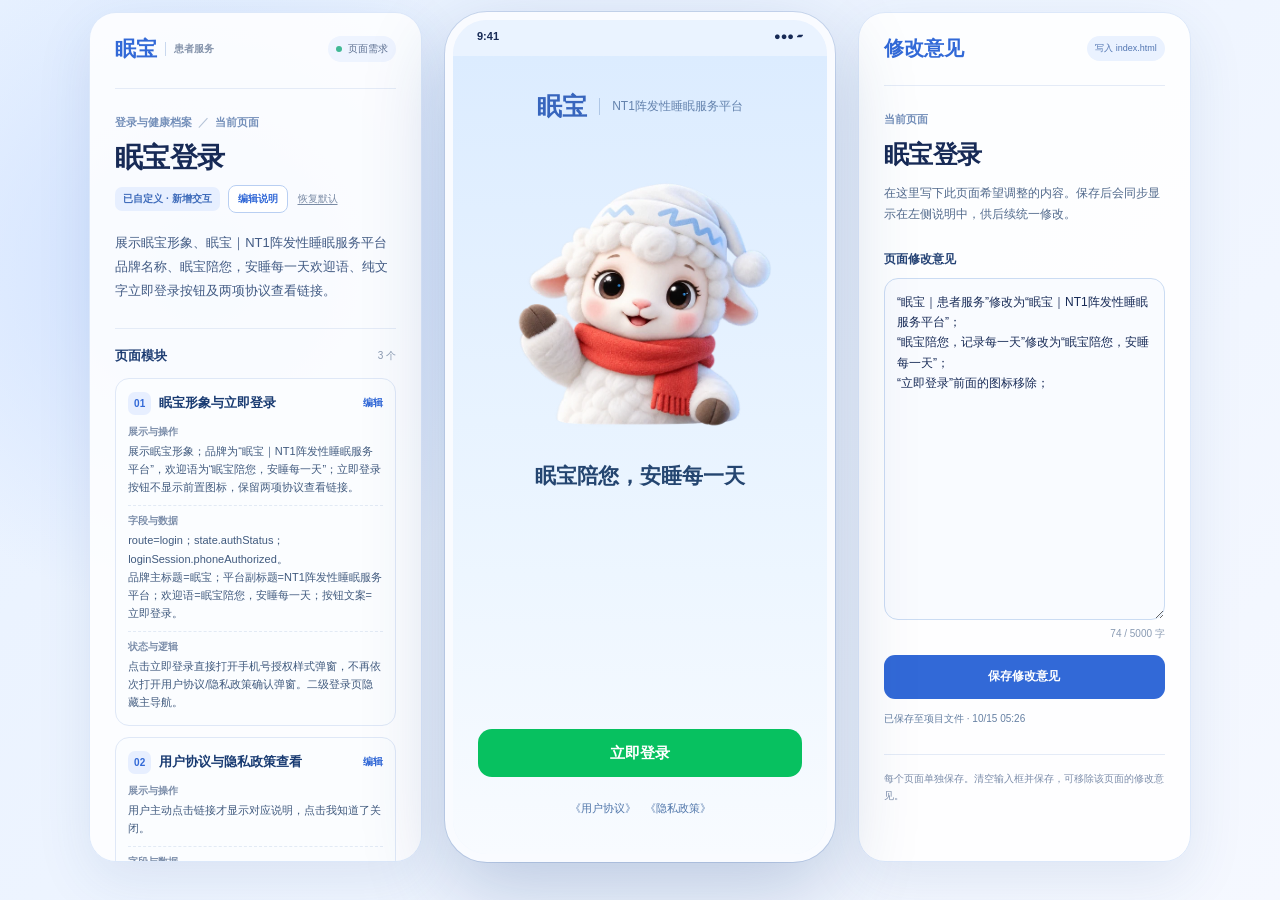
==== commit ab57a5a5: "Publish patient feedback updates for login, home, health records and record input methods" ====
--- a/local-preview/index.html
+++ b/local-preview/index.html
@@ -5,7 +5,7 @@
   <meta name="viewport" content="width=device-width, initial-scale=1, viewport-fit=cover" />
   <meta name="theme-color" content="#e9f2ff" />
   <title>眠宝 · 患者服务</title>
-  <link rel="stylesheet" href="styles.css?v=merged-journey-20261015" />
+  <link rel="stylesheet" href="styles.css?v=record-method-feedback-20261015" />
 </head>
 <body>
   <aside id="requirement-panel" class="requirement-panel" aria-label="当前页面需求描述" aria-live="polite"></aside>
@@ -18,27 +18,84 @@
   <aside id="feedback-panel" class="feedback-panel" aria-label="当前页面修改意见"></aside>
   <button id="feedback-toggle" class="feedback-toggle" type="button" aria-controls="feedback-panel" aria-expanded="false">修改意见</button>
   <div id="toast" class="toast" role="status" aria-live="polite"></div>
-  <script id="page-feedback-data" type="application/json">{"home":{"text":"首页的banner和下面状态选择卡片互相调换位置；\n快捷服务中新增一个模块“病程记录”，点击后能够使用文字/图片/录音记录自身的病程","updatedAt":"2026-10-13T09:35:14.502490+00:00","appliedAt":"2026-10-13T10:00:52.163544+00:00"},"pharmacy":{"text":"药房地图底部不展示tab栏；\n进入该模块底部弹出弹窗授权获取患者当前位置；\n上方放置根据用户当前位置所在的地图，下方弹窗展示附近的药店；","updatedAt":"2026-09-29T07:53:32.153941+00:00","appliedAt":"2026-09-29T08:16:36.530738+00:00"},"shop":{"text":"页面展示“待接入”三个字","updatedAt":"2026-09-29T07:53:51.566838+00:00","appliedAt":"2026-09-29T08:16:36.530740+00:00"},"special":{"text":"“专病管理”底部按钮名称修改为“健康档案”；\n测评记录里面展示全部量表名称，卡片支持左右滑动；\n睡眠辅助工具下只保留“小憩闹钟”/“注意力挑战”/“睡眠日子”","updatedAt":"2026-10-15T02:38:28.137214+00:00"},"eventForm":{"text":"“有跌倒或受伤”移除；","updatedAt":"2026-09-29T07:54:59.822349+00:00","appliedAt":"2026-09-29T08:16:36.530743+00:00"},"rights":{"text":"新增一个banner位用于展示自动滚动的banner；\n在banner与“多元支付与保障”中间新增一张卡片用于展示当前用户的创新支付状态：\n1.未申请；\n2.审核中；\n3.已通过/已拒绝；\n这张卡片需要展示眠宝的形象；","updatedAt":"2026-09-30T08:08:30.775186+00:00","appliedAt":"2026-10-14T09:33:52.637667+00:00","appliedNote":"2026-10-14 按最新要求改为知识中心：展示患教文章分类、列表和详情；旧权益中心意见保留作为历史记录。"},"mine":{"text":"页面样式优化一下，特别是眠宝形象；\n新增“设置”功能，参考市面上通用的小程序设置，包含消息通知提醒/用户协议查看/退出登录/注销等功能；","updatedAt":"2026-09-29T08:33:15.882872+00:00","appliedAt":"2026-09-29T08:47:16.577567+00:00"}}</script>
-  <script id="page-description-data" type="application/json">{
+  <script id="page-feedback-data" type="application/json">
+{
+  "home": {
+    "text": "建立您的健康档案弹窗中右上角的关闭按钮移除；\n\nbanner滚动条旁边的“暂停”按钮移除；\n\n“快捷服务”改为“NT1专区”",
+    "updatedAt": "2026-10-15T05:26:18.371373+00:00",
+    "appliedAt": "2026-10-15T05:28:24.882302+00:00",
+    "appliedNote": "本地完成：建档弹窗移除右上角关闭按钮；Banner移除暂停按钮，保留自动轮播、箭头、指示点和滑动；快捷服务改为NT1专区。左侧模块说明同步。"
+  },
+  "pharmacy": {
+    "text": "药房地图底部不展示tab栏；\n进入该模块底部弹出弹窗授权获取患者当前位置；\n上方放置根据用户当前位置所在的地图，下方弹窗展示附近的药店；",
+    "updatedAt": "2026-09-29T07:53:32.153941+00:00",
+    "appliedAt": "2026-09-29T08:16:36.530738+00:00"
+  },
+  "shop": {
+    "text": "页面展示“待接入”三个字",
+    "updatedAt": "2026-09-29T07:53:51.566838+00:00",
+    "appliedAt": "2026-09-29T08:16:36.530740+00:00"
+  },
+  "special": {
+    "text": "“今日记录”次数移除，仅展示本月已记录次数；",
+    "updatedAt": "2026-10-15T05:27:47.168720+00:00",
+    "appliedAt": "2026-10-15T05:34:22.664227+00:00",
+    "appliedNote": "本地完成：移除今日次数，仅展示本月已记录猝倒次数；快速记录及周趋势保留。左侧模块说明同步，交互检查通过。"
+  },
+  "eventForm": {
+    "text": "“有跌倒或受伤”移除；",
+    "updatedAt": "2026-09-29T07:54:59.822349+00:00",
+    "appliedAt": "2026-09-29T08:16:36.530743+00:00"
+  },
+  "mine": {
+    "text": "页面样式优化一下，特别是眠宝形象；\n新增“设置”功能，参考市面上通用的小程序设置，包含消息通知提醒/用户协议查看/退出登录/注销等功能；",
+    "updatedAt": "2026-09-29T08:33:15.882872+00:00",
+    "appliedAt": "2026-09-29T08:47:16.577567+00:00"
+  },
+  "login": {
+    "text": "“眠宝｜患者服务”修改为“眠宝｜NT1阵发性睡眠服务平台”；\n“眠宝陪您，记录每一天”修改为“眠宝陪您，安睡每一天”；\n“立即登录”前面的图标移除；",
+    "updatedAt": "2026-10-15T05:26:00.035985+00:00",
+    "appliedAt": "2026-10-15T05:28:24.882302+00:00",
+    "appliedNote": "本地完成：品牌改为眠宝｜NT1阵发性睡眠服务平台；欢迎语改为眠宝陪您，安睡每一天；立即登录按钮仅保留文字。左侧模块说明同步。"
+  },
+  "journey": {
+    "text": "进入模块后先唤起底部弹窗选择是使用语音记录还是上传图片记录，然后再展示对应记录方式页面",
+    "updatedAt": "2026-10-15T05:28:59.799309+00:00",
+    "appliedAt": "2026-10-15T05:34:22.664227+00:00",
+    "appliedNote": "本地完成：新建先展示底部方式选择，语音/图片分别进入对应录入页；可切换补充且保留资料、人工修改；草稿和历史直接恢复方式。左侧模块说明同步，交互检查通过。"
+  },
+  "journeyHistory": {
+    "text": "病程记录列表不用tag区分类型，在记录卡片上展示即可",
+    "updatedAt": "2026-10-15T05:29:24.535747+00:00",
+    "appliedAt": "2026-10-15T05:34:22.664227+00:00",
+    "appliedNote": "本地完成：移除顶部全部/图片/语音筛选标签，统一列表；卡片用普通文字显示记录方式，混合记录仅显示一次。左侧模块说明同步，交互检查通过。"
+  }
+}
+</script>
+  <script id="page-description-data" type="application/json">
+{
   "home": {
     "title": "患者首页",
     "group": "首页",
     "origin": "图示页面",
-    "goal": "让患者在首页的一张卡片中记录晨起状态、看到眠宝反馈，并快速找到今日任务与快捷服务。",
+    "goal": "让患者在首页的一张卡片中记录晨起状态、看到眠宝反馈，并快速找到今日任务与NT1专区。",
     "interactions": [
       "先展示晨起状态及眠宝权益卡，再展示推荐 Banner。",
       "今日用药和小憩的引导弹窗及计时逻辑保持现状。",
-      "语音病历与病程记录合并为一个入口，统一图片/语音录入、编辑、保存及历史回看。"
-    ],
-    "data": "onboardingPending、patientArchive；目标 patientArchive。\n当前字段补齐：insuranceStatus、meds[].day、homePreviewState。\n建议申请字段（待确认）：applicationId、applicationStatus、benefitStatus、updatedAt、rejectReason。\nhomeBanners[]：title、text、action、target、theme；bannerStates.home：index、paused。\njourney、pharmacy、shop、payment、medReminder、specialist。\njourney/journeyHistory；journeyRecords[]、journeyDrafts；旧 voiceCases/documentCases 兼容读取。\nsettings.medTime；meds[]：id、time、day、note；动效 assets/mianbao-med-guide.gif。\nnapSession：id、day、startedAt、totalSeconds、remainingSeconds、endsAt、status(running/paused/finished)；时长 1—120 整数分钟；naps[]：id、day、time、minutes；动效 assets/mianbao-nap-guide.gif。\nmoods[本地日期]：四档状态之一。\n建议正式字段（待确认）：userId、recordDate、moodCode、createdAt、updatedAt；recordDate 按选定业务时区生成。",
+      "语音病历与病程记录合并为一个入口，统一图片/语音录入、编辑、保存及历史回看。",
+      "建档提示弹窗右上角不展示关闭按钮；建立档案与稍后再说保留。",
+      "Banner不展示暂停按钮，仍支持自动轮播、箭头、指示点及滑动。",
+      "首页快捷服务区域标题改为NT1专区，六个入口及目标页面保持现有配置。"
+    ],
+    "data": "onboardingPending、patientArchive；目标 patientArchive。\n当前字段补齐：insuranceStatus、meds[].day、homePreviewState。\n建议申请字段（待确认）：applicationId、applicationStatus、benefitStatus、updatedAt、rejectReason。\nhomeBanners[]：title、text、action、target、theme；bannerStates.home：index。\njourney、pharmacy、shop、payment、medReminder、specialist。\njourney/journeyHistory；journeyRecords[]、journeyDrafts；旧 voiceCases/documentCases 兼容读取。\nsettings.medTime；meds[]：id、time、day、note；动效 assets/mianbao-med-guide.gif。\nnapSession：id、day、startedAt、totalSeconds、remainingSeconds、endsAt、status(running/paused/finished)；时长 1—120 整数分钟；naps[]：id、day、time、minutes；动效 assets/mianbao-nap-guide.gif。\nmoods[本地日期]：四档状态之一。\n建议正式字段（待确认）：userId、recordDate、moodCode、createdAt、updatedAt；recordDate 按选定业务时区生成。",
     "pending": "正式药品名、任务计划、消息提醒和外部服务入口需业务方确认。",
-    "logic": "点击建立档案进入两字段表单，稍后再说关闭提示；已有档案不展示。刷新时未处理的提示保留；不影响首页原任务与服务。\n未领取或审核中进入商保页；已领取未记录打开用药弹窗；已记录进入服药记录。\n\n【A02/D01｜现状】未领取/审核中进入 payment；已领取且今日无记录打开服药弹窗；已记录进入 med。点击眠宝可覆盖展示状态，不改变申请数据。\n【建议规则（待确认）】申请状态与权益可用状态分别保存；approved 只有经权益接口确认可用后才映射“已领取”。审核拒绝显示拒绝原因及重申入口，不能映射已领取。状态成功刷新后统一重算首页与支付详情。\n【待确认】未申请/审核中/已通过/已拒绝分别对应的首页文案、按钮、跳转；通过后是否需激活；多个申请取哪一份；申请服务、失效规则。临时展示状态不作为真实办理依据，正式版是否保留点击切换需确认。\n页面顺序为顶部问候→晨起状态和眠宝权益卡→Banner→快捷服务→今日任务。轮播每 5 秒循环；离开页面清除计时器，页面隐藏、轮播内有焦点、主动暂停或系统要求减少动态时暂停。仅更新轮播区域，不清空左侧编辑输入。\n语音病历与病程记录合并，仅保留一个病程记录入口；该页支持图片、拍照和长按语音。其余入口保留原逻辑。\n未完成记录可恢复草稿；旧图片与语音记录保留在统一历史。当前提取为Demo效果，保存后不自动生成猝倒事件或服药任务。\n点击任务不再直接跳详情；确认后保存当前时间与日期并关闭弹窗，同日该弹窗只保存一次，刷新任务及首页权益文案。已记录点击查看进入服药详情；开启减少动态时以静态眠宝替代 GIF。\n添加时建立计时会话，不计入已完成次数。倒计时每秒按 endsAt 和当前时间计算，不改写整页或左侧编辑内容；切换页面继续，刷新恢复。暂停保存剩余秒数，继续重建 endsAt。到时自动保存一条小憩记录，id 去重，归属开始日期；提前结束至少计时 1 秒才保存，分钟向上取整。保存失败保留会话可重试，不显示虚假完成；取消本次小憩不新增记录；未接入关闭页面后的通知。\n同日只能提交一次；已记录时禁用四个选项。\n\n【B02/B03｜现状】四档仅更新“今天的感受”文字；权益主文案由支付和服药记录决定。当前同日一次，不可修改。\n【建议规则（待确认）】晨起记录按 userId + recordDate 唯一；误选通过“修改当日状态”覆盖原记录而非新增，保留修改时间；未选择时显示引导，已选择时显示选中项。跨日重新计算日期及可选状态。\n【待确认】是否开放修改；四档对应反馈文案与形象配置；晨起反馈与权益信息的排列关系；日期统一北京时间还是用户时区。未确认前不把晨起状态当作疾病判断。",
+    "logic": "点击建立档案进入两字段表单；点击稍后再说或遮罩关闭提示，已有档案不展示。刷新时未处理的提示保留；不影响首页原任务与服务。\n未领取或审核中进入商保页；已领取未记录打开用药弹窗；已记录进入服药记录。\n\n【A02/D01｜现状】未领取/审核中进入 payment；已领取且今日无记录打开服药弹窗；已记录进入 med。点击眠宝可覆盖展示状态，不改变申请数据。\n【建议规则（待确认）】申请状态与权益可用状态分别保存；approved 只有经权益接口确认可用后才映射“已领取”。审核拒绝显示拒绝原因及重申入口，不能映射已领取。状态成功刷新后统一重算首页与支付详情。\n【待确认】未申请/审核中/已通过/已拒绝分别对应的首页文案、按钮、跳转；通过后是否需激活；多个申请取哪一份；申请服务、失效规则。临时展示状态不作为真实办理依据，正式版是否保留点击切换需确认。\n页面顺序为顶部问候→晨起状态和眠宝权益卡→Banner→NT1专区→今日任务。轮播每 5 秒循环；离开页面清除计时器，页面隐藏、轮播内有焦点或系统要求减少动态时暂停。仅更新轮播区域，不清空左侧编辑输入。\n语音病历与病程记录合并，仅保留一个病程记录入口；该页支持图片、拍照和长按语音。其余入口保留原逻辑。\n新建选择语音/图片，取消返回来源；有内容可切换方式补充而不丢资料。未完成记录可恢复草稿；旧图片与语音记录保留在统一历史。当前提取为Demo效果，保存后不自动生成猝倒事件或服药任务。\n点击任务不再直接跳详情；确认后保存当前时间与日期并关闭弹窗，同日该弹窗只保存一次，刷新任务及首页权益文案。已记录点击查看进入服药详情；开启减少动态时以静态眠宝替代 GIF。\n添加时建立计时会话，不计入已完成次数。倒计时每秒按 endsAt 和当前时间计算，不改写整页或左侧编辑内容；切换页面继续，刷新恢复。暂停保存剩余秒数，继续重建 endsAt。到时自动保存一条小憩记录，id 去重，归属开始日期；提前结束至少计时 1 秒才保存，分钟向上取整。保存失败保留会话可重试，不显示虚假完成；取消本次小憩不新增记录；未接入关闭页面后的通知。\n同日只能提交一次；已记录时禁用四个选项。\n\n【B02/B03｜现状】四档仅更新“今天的感受”文字；权益主文案由支付和服药记录决定。当前同日一次，不可修改。\n【建议规则（待确认）】晨起记录按 userId + recordDate 唯一；误选通过“修改当日状态”覆盖原记录而非新增，保留修改时间；未选择时显示引导，已选择时显示选中项。跨日重新计算日期及可选状态。\n【待确认】是否开放修改；四档对应反馈文案与形象配置；晨起反馈与权益信息的排列关系；日期统一北京时间还是用户时区。未确认前不把晨起状态当作疾病判断。",
     "modules": [
       {
         "title": "首次登录建档引导",
-        "description": "手机号授权后到达首页，无健康档案时展示带眠宝的建档提示弹窗。",
+        "description": "手机号授权后到达首页，无健康档案时展示带眠宝的建档提示弹窗；不显示右上角关闭按钮。",
         "fields": "onboardingPending、patientArchive；目标 patientArchive。",
-        "logic": "点击建立档案进入两字段表单，稍后再说关闭提示；已有档案不展示。刷新时未处理的提示保留；不影响首页原任务与服务。"
+        "logic": "点击建立档案进入两字段表单；点击稍后再说或遮罩关闭提示，已有档案不展示。刷新时未处理的提示保留；不影响首页原任务与服务。"
       },
       {
         "title": "眠宝权益卡",
@@ -48,21 +105,21 @@
       },
       {
         "title": "首页滚动 Banner",
-        "description": "晨起状态与眠宝权益卡之后展示三张固定推荐卡片，分别进入健康记录、眠宝帮您和知识中心；支持自动轮播、箭头、指示点、横向滑动和暂停。",
-        "fields": "homeBanners[]：title、text、action、target、theme；bannerStates.home：index、paused。",
-        "logic": "页面顺序为顶部问候→晨起状态和眠宝权益卡→Banner→快捷服务→今日任务。轮播每 5 秒循环；离开页面清除计时器，页面隐藏、轮播内有焦点、主动暂停或系统要求减少动态时暂停。仅更新轮播区域，不清空左侧编辑输入。"
-      },
-      {
-        "title": "快捷服务",
-        "description": "六个入口：病程记录、药房地图、线上购药、患者福利、用药提醒和我的专员。",
+        "description": "晨起状态与眠宝权益卡之后展示三张固定推荐卡片，分别进入健康记录、眠宝帮您和知识中心；支持自动轮播、箭头、指示点、横向滑动；不显示暂停按钮。",
+        "fields": "homeBanners[]：title、text、action、target、theme；bannerStates.home：index。",
+        "logic": "页面顺序为顶部问候→晨起状态和眠宝权益卡→Banner→NT1专区→今日任务。轮播每 5 秒循环；离开页面清除计时器，页面隐藏、轮播内有焦点或系统要求减少动态时暂停。仅更新轮播区域，不清空左侧编辑输入。"
+      },
+      {
+        "title": "NT1专区",
+        "description": "区域标题为NT1专区。六个入口：病程记录、药房地图、线上购药、患者福利、用药记录和我的专员。",
         "fields": "journey、pharmacy、shop、payment、medReminder、specialist。",
         "logic": "语音病历与病程记录合并，仅保留一个病程记录入口；该页支持图片、拍照和长按语音。其余入口保留原逻辑。"
       },
       {
         "title": "病程记录快捷入口",
-        "description": "进入统一病程记录页面，通过图片或语音记录时间、症状、次数，并可编辑保存。",
+        "description": "进入病程记录后，先从底部弹窗选择语音或图片方式，再进入对应录入页；草稿和历史按已选方式恢复。",
         "fields": "journey/journeyHistory；journeyRecords[]、journeyDrafts；旧 voiceCases/documentCases 兼容读取。",
-        "logic": "未完成记录可恢复草稿；旧图片与语音记录保留在统一历史。当前提取为Demo效果，保存后不自动生成猝倒事件或服药任务。"
+        "logic": "新建选择语音/图片，取消返回来源；有内容可切换方式补充而不丢资料。未完成记录可恢复草稿；旧图片与语音记录保留在统一历史。当前提取为Demo效果，保存后不自动生成猝倒事件或服药任务。"
       },
       {
         "title": "今日用药与眠宝引导弹窗",
@@ -83,7 +140,7 @@
         "logic": "同日只能提交一次；已记录时禁用四个选项。\n\n【B02/B03｜现状】四档仅更新“今天的感受”文字；权益主文案由支付和服药记录决定。当前同日一次，不可修改。\n【建议规则（待确认）】晨起记录按 userId + recordDate 唯一；误选通过“修改当日状态”覆盖原记录而非新增，保留修改时间；未选择时显示引导，已选择时显示选中项。跨日重新计算日期及可选状态。\n【待确认】是否开放修改；四档对应反馈文案与形象配置；晨起反馈与权益信息的排列关系；日期统一北京时间还是用户时区。未确认前不把晨起状态当作疾病判断。"
       }
     ],
-    "updatedAt": "2026-10-14T12:12:43.506380+00:00"
+    "updatedAt": "2026-10-15T05:34:22.664227+00:00"
   },
   "special": {
     "title": "发作性睡病专区",
@@ -92,19 +149,19 @@
     "goal": "集中记录猝倒、睡眠和自测信息，帮助患者回顾一段时间内的变化。",
     "interactions": [
       "底部 Tab 显示健康档案，路由仍为 special；专区标题和已有记录不因改名变化。",
-      "保留猝倒统计、快速记录和自然周趋势。",
+      "展示本月猝倒统计，移除今日次数；保留快速记录和自然周趋势。",
       "测评区展示当前全部量表名称 ESS/SRSS，可点名称、箭头或左右滑动卡片；照片记录绑定所操作卡片。",
       "睡眠辅助工具仅展示小憩闹钟、注意力挑战、睡眠日志。"
     ],
-    "data": "events[].day、本月与上月事件数、今日事件数。\n建议统计参数：periodStart、periodEnd、comparisonStart、comparisonEnd、count、comparisonCount、hasRecordedData。\nweekOffset、events[].day。\n建议趋势字段：periodStart、periodEnd、dayCounts[]、selectedWeek；条目按 occurredAt 过滤。\nscaleCatalog[]：code、name、canAnswer；activeScale；ess[]；scalePhotos[]；scrollLeft 为卡片视图位置。\nnap、game、sleepList。\nTab label=健康档案；route=special；专区页面标题仍为发作性睡病专区。",
+    "data": "events[].day、本月与上月事件数。\n建议统计参数：periodStart、periodEnd、comparisonStart、comparisonEnd、count、comparisonCount、hasRecordedData。\nweekOffset、events[].day。\n建议趋势字段：periodStart、periodEnd、dayCounts[]、selectedWeek；条目按 occurredAt 过滤。\nscaleCatalog[]：code、name、canAnswer；activeScale；ess[]；scalePhotos[]；scrollLeft 为卡片视图位置。\nnap、game、sleepList。\nTab label=健康档案；route=special；专区页面标题仍为发作性睡病专区。",
     "pending": "正式量表题目、授权、计分规则及拍照识别需确认；照片仅保存在当前浏览器。",
-    "logic": "月度反馈按已记录次数比较；快速记录保存后同时更新月度和今日统计。\n\n【C03｜现状】本月累计条数直接与上个完整月比较；上月 0 条进入无上月记录文案。统计是已记录次数，不是完整发作次数。\n【建议规则（待确认）】默认对比同等经过天数；展示两个区间及记录次数，用“记录增加/减少/持平”文案。无记录标“无已记录数据”，不推断没有事件。补录、编辑、删除后重算对应日/月，并清除临时展示覆盖态。\n【待确认】等长区间或整月比较、2 月与大小月截止处理、是否要明确记录“无事件”、月度提示文案。正式版不以记录减少直接得出病情改善。\n周一至周日聚合；查看记录从底部弹出所选周列表。\n\n【C04｜现状】周图与底部列表按同一 weekOffset/日期过滤；图表无记录画为 0。\n【建议规则（待确认）】周一至周日，同一周范围同时驱动图表与列表；允许历史周，不允许超过当前周；返回时保留选中周。新增/修改/删除后更新受影响周；无数据显示“该周暂无已记录事件”。\n【待确认】最早查询范围、无记录日是否用空标记、是否加入月份/诱因分析。独立 trend 页的入口和保留范围另行确认。\n当前量表清单为 ESS、SRSS。名称高亮与当前卡片同步；第一张禁止向前、最后一张禁止向后，不循环。ESS 支持答题/拍照，SRSS 支持拍照；拍照按钮携带对应 scale，不依赖之前打开过哪张卡。切卡只更新选中视图，不重绘页面，不清空左侧编辑内容。趋势沿用现有本周得分计算；正式量表清单、版本、计分及医学审核仍待接入。\n只保留这三个区域入口；点击进入相应二级页，返回后沿用原记录。科学小贴士与不良反应记录从该区域移除；其他页面既有不良反应入口保持可用。“睡眠日子”按睡眠日志处理。\n只修改导航和分组名称，保留原路由、页面功能及记录关联，不重建记录。二级页面不展示主导航。",
-    "modules": [
-      {
-        "title": "本月与今日记录",
-        "description": "一张卡片展示本月及今日猝倒记录次数、眠宝反馈和快速记录按钮。",
-        "fields": "events[].day、本月与上月事件数、今日事件数。\n建议统计参数：periodStart、periodEnd、comparisonStart、comparisonEnd、count、comparisonCount、hasRecordedData。",
-        "logic": "月度反馈按已记录次数比较；快速记录保存后同时更新月度和今日统计。\n\n【C03｜现状】本月累计条数直接与上个完整月比较；上月 0 条进入无上月记录文案。统计是已记录次数，不是完整发作次数。\n【建议规则（待确认）】默认对比同等经过天数；展示两个区间及记录次数，用“记录增加/减少/持平”文案。无记录标“无已记录数据”，不推断没有事件。补录、编辑、删除后重算对应日/月，并清除临时展示覆盖态。\n【待确认】等长区间或整月比较、2 月与大小月截止处理、是否要明确记录“无事件”、月度提示文案。正式版不以记录减少直接得出病情改善。"
+    "logic": "月度反馈按已记录次数比较；快速记录保存后更新本月次数和受影响的周趋势，不展示今日次数。\n\n【C03｜现状】本月累计条数直接与上个完整月比较；上月 0 条进入无上月记录文案。统计是已记录次数，不是完整发作次数。\n【建议规则（待确认）】默认对比同等经过天数；展示两个区间及记录次数，用“记录增加/减少/持平”文案。无记录标“无已记录数据”，不推断没有事件。补录、编辑、删除后重算对应日/月，并清除临时展示覆盖态。\n【待确认】等长区间或整月比较、2 月与大小月截止处理、是否要明确记录“无事件”、月度提示文案。正式版不以记录减少直接得出病情改善。\n周一至周日聚合；查看记录从底部弹出所选周列表。\n\n【C04｜现状】周图与底部列表按同一 weekOffset/日期过滤；图表无记录画为 0。\n【建议规则（待确认）】周一至周日，同一周范围同时驱动图表与列表；允许历史周，不允许超过当前周；返回时保留选中周。新增/修改/删除后更新受影响周；无数据显示“该周暂无已记录事件”。\n【待确认】最早查询范围、无记录日是否用空标记、是否加入月份/诱因分析。独立 trend 页的入口和保留范围另行确认。\n当前量表清单为 ESS、SRSS。名称高亮与当前卡片同步；第一张禁止向前、最后一张禁止向后，不循环。ESS 支持答题/拍照，SRSS 支持拍照；拍照按钮携带对应 scale，不依赖之前打开过哪张卡。切卡只更新选中视图，不重绘页面，不清空左侧编辑内容。趋势沿用现有本周得分计算；正式量表清单、版本、计分及医学审核仍待接入。\n该区域仅展示小憩闹钟、注意力挑战、睡眠日志三个入口，分别进入 nap、game、sleepList；返回后沿用原记录。科学小贴士不在本区域展示，不良反应速记已按此前要求移除。“睡眠日子”按睡眠日志处理。\n只修改导航和分组名称，保留原路由、页面功能及记录关联，不重建记录。二级页面不展示主导航。",
+    "modules": [
+      {
+        "title": "本月猝倒记录",
+        "description": "仅展示本月已记录猝倒次数、眠宝反馈和快速记录按钮；不再展示今日次数。",
+        "fields": "events[].day、本月与上月事件数。\n建议统计参数：periodStart、periodEnd、comparisonStart、comparisonEnd、count、comparisonCount、hasRecordedData。",
+        "logic": "月度反馈按已记录次数比较；快速记录保存后更新本月次数和受影响的周趋势，不展示今日次数。\n\n【C03｜现状】本月累计条数直接与上个完整月比较；上月 0 条进入无上月记录文案。统计是已记录次数，不是完整发作次数。\n【建议规则（待确认）】默认对比同等经过天数；展示两个区间及记录次数，用“记录增加/减少/持平”文案。无记录标“无已记录数据”，不推断没有事件。补录、编辑、删除后重算对应日/月，并清除临时展示覆盖态。\n【待确认】等长区间或整月比较、2 月与大小月截止处理、是否要明确记录“无事件”、月度提示文案。正式版不以记录减少直接得出病情改善。"
       },
       {
         "title": "猝倒周期趋势",
@@ -122,7 +179,7 @@
         "title": "睡眠辅助工具",
         "description": "按小憩闹钟、注意力挑战、睡眠日志的顺序展示三个入口。",
         "fields": "nap、game、sleepList。",
-        "logic": "只保留这三个区域入口；点击进入相应二级页，返回后沿用原记录。科学小贴士与不良反应记录从该区域移除；其他页面既有不良反应入口保持可用。“睡眠日子”按睡眠日志处理。"
+        "logic": "该区域仅展示小憩闹钟、注意力挑战、睡眠日志三个入口，分别进入 nap、game、sleepList；返回后沿用原记录。科学小贴士不在本区域展示，不良反应速记已按此前要求移除。“睡眠日子”按睡眠日志处理。"
       },
       {
         "title": "健康档案导航与页面命名",
@@ -131,7 +188,7 @@
         "logic": "只修改导航和分组名称，保留原路由、页面功能及记录关联，不重建记录。二级页面不展示主导航。"
       }
     ],
-    "updatedAt": "2026-10-13T09:53:17.250962+00:00"
+    "updatedAt": "2026-10-15T05:32:50.328640+00:00"
   },
   "ai": {
     "title": "眠宝帮您",
@@ -1266,12 +1323,12 @@
     "title": "眠宝登录",
     "group": "登录与健康档案",
     "origin": "新增交互",
-    "goal": "登录页展示眠宝形象，只有微信手机号登录按钮和两项协议查看/确认入口；不展示主导航。",
+    "goal": "展示眠宝形象、眠宝｜NT1阵发性睡眠服务平台品牌名称、眠宝陪您，安睡每一天欢迎语、纯文字立即登录按钮及两项协议查看链接。",
     "modules": [
       {
         "title": "眠宝形象与立即登录",
-        "description": "登录页显示眠宝形象、立即登录按钮及两项协议查看链接。",
-        "fields": "route=login；state.authStatus；loginSession.phoneAuthorized。",
+        "description": "展示眠宝形象；品牌为“眠宝｜NT1阵发性睡眠服务平台”，欢迎语为“眠宝陪您，安睡每一天”；立即登录按钮不显示前置图标，保留两项协议查看链接。",
+        "fields": "route=login；state.authStatus；loginSession.phoneAuthorized。\n品牌主标题=眠宝；平台副标题=NT1阵发性睡眠服务平台；欢迎语=眠宝陪您，安睡每一天；按钮文案=立即登录。",
         "logic": "点击立即登录直接打开手机号授权样式弹窗，不再依次打开用户协议/隐私政策确认弹窗。二级登录页隐藏主导航。"
       },
       {
@@ -1292,10 +1349,10 @@
       "协议链接只在用户主动查看时显示，无自动连续确认。",
       "授权后进入首页，无健康档案时仍提示建档。"
     ],
-    "data": "route=login；state.authStatus；loginSession.phoneAuthorized。\nsheet=loginTerms/loginPrivacy；文案由协议类型区分。\nsheet=wechatPhone；authStatus=active；loginSession：phoneAuthorized、authorizedAt；onboardingPending。",
+    "data": "route=login；state.authStatus；loginSession.phoneAuthorized。\n品牌主标题=眠宝；平台副标题=NT1阵发性睡眠服务平台；欢迎语=眠宝陪您，安睡每一天；按钮文案=立即登录。\nsheet=loginTerms/loginPrivacy；文案由协议类型区分。\nsheet=wechatPhone；authStatus=active；loginSession：phoneAuthorized、authorizedAt；onboardingPending。",
     "logic": "点击立即登录直接打开手机号授权样式弹窗，不再依次打开用户协议/隐私政策确认弹窗。二级登录页隐藏主导航。\n仅供查看，不要求同意并继续，不写入新的协议确认时间；不作为登录的前置拦截。已有协议记录保留，不自动伪造确认。正式协议正文及正式授权规则待接入。\n拒绝保留登录页；允许后写入登录状态并到达首页。仅允许在登录页且当前授权弹窗打开时确认；保存失败恢复原状态。无档案仍保留首次建档引导，有档案不重复提示。当前为授权样式 Demo，不接真实微信服务。",
     "pending": "真实微信手机号授权、账户服务、正式协议正文及档案接口待接入。",
-    "updatedAt": "2026-10-14T11:43:54.658275+00:00"
+    "updatedAt": "2026-10-15T05:27:25.160275+00:00"
   },
   "patientArchive": {
     "title": "建立健康档案",
@@ -1329,19 +1386,26 @@
     "title": "病程记录 · 图片与语音",
     "group": "首页 · 病程记录",
     "origin": "合并模块需求",
-    "goal": "以图片或语音记录同一次经历，保留原始内容，核对可编辑的时间、症状和次数后保存。",
-    "interactions": [
-      "从相册选择或手机拍照，上传后自动显示整理中弹窗并回显原图和信息。",
-      "按住底部按钮显示类似微信的录音弹窗；松开转文字，上滑取消；随后显示模型整理 loading 弹窗。",
-      "提取结果中的时间、症状、次数标红且支持修改；修正语音原文后可重新整理。",
-      "图片与语音可以补充到同一条记录，手动修改内容优先保留；确认保存后统一回看。"
-    ],
-    "modules": [
-      {
-        "title": "统一入口与页面结构",
-        "description": "仅保留首页病程记录入口。顶部返回/查看记录，中间独立滚动，底部固定语音按钮和保存按钮。",
-        "fields": "route=journey；route.caseId；journeyHistory；journeyUi.key/record/dirty；app--journey-record。",
-        "logic": "原语音病历入口移除；原 voiceCase/voiceCaseHistory 跳转兼容映射到新模块及列表。二级页隐藏主导航。一次经历一条记录，图片和语音可互相补充；不同经历保存后点再记一条。"
+    "goal": "先选择语音或图片录入方式，再记录同一次经历、核对提取信息并保存；支持切换方式补充资料。",
+    "interactions": [
+      "新建时先从底部弹窗选择语音记录或上传图片记录，取消返回来源页。",
+      "语音方式展示底部长按按钮，上滑取消；松开后转写和提取，等待期间显示加载弹窗。",
+      "图片方式展示相册和拍照入口，上传后整理并回显原图及信息。",
+      "时间、症状、次数标红且支持修改；切换方式可补充另一种资料，不清空已有内容。",
+      "草稿或历史记录直接恢复对应方式，保存后可回看。"
+    ],
+    "modules": [
+      {
+        "title": "记录方式选择与页面结构",
+        "description": "新建且无草稿时先展示底部选择弹窗，选择语音记录或上传图片记录后进入对应页面；可查看历史记录。",
+        "fields": "route=journey；route.caseId；journeyUi.mode=voice/image/null；modePickerOpen；record.inputMode；journeyHistory；journeyUi.key/record/dirty。",
+        "logic": "首次新建自动弹出选择；点击暂不记录、遮罩或Escape返回来源页。选择语音显示长按按钮及语音说明；选择图片显示相册/拍照按钮和图片说明。主导航不在二级页展示。选择本身不产生业务记录；无内容刷新后重新选择。已有记录或有效草稿直接按inputMode恢复；旧记录按图片/语音来源推断，不再强制选择。"
+      },
+      {
+        "title": "切换方式与混合资料",
+        "description": "点击切换记录方式再次打开底部弹窗，可为同一经历补充另一种来源。",
+        "fields": "journeyUi.mode/modePickerOpen；record.inputMode、images、originalText、facts、visitInfo；journeyUi.dirty。",
+        "logic": "切换只改变当前录入控件，不清空原图、原话、已提取字段或人工修改。切换弹窗取消/遮罩/Escape回到原方式；语音/提取处理中禁止切换。草稿与保存记录保留当前方式，旧数据兼容回看。保存后再记一条重新选择方式。"
       },
       {
         "title": "图片选择、拍照与原图预览",
@@ -1387,9 +1451,9 @@
       }
     ],
     "pending": "正式录音/ASR/OCR/模型、音频持久化、云端材料存储、账号归属和医学审核待接入。与眠宝帮您中既有独立病历夹暂不做数据迁移，本次合并首页两个模块。",
-    "updatedAt": "2026-10-14T12:12:43.506380+00:00",
-    "data": "route=journey；route.caseId；journeyHistory；journeyUi.key/record/dirty；app--journey-record。\nrecord.images[]：id、name、source(upload/camera)、dataUrl；journeyUpload.multiple；journeyCamera.capture=environment。\njourneyUi.phase=uploading/extracting/idle；record.facts、visitInfo、extractedAt；journeyProvider().extract({kind,text,images,referenceAt,signal})。\nphase=recording；holdStart、holdY、cancelVoice、holdTimer；voiceReferenceAt、voiceDuration；上滑阈值70px。\nphase=transcribing/extracting；controller、job、retryKind、retryReanalyse；服务接口 transcribe/extract；超时20秒。\noriginalTranscript：首次识别原文保留；originalText：可修正文本≤2000字；voiceSegments[]：id、text、referenceAt、durationMs；facts：timeOriginal、date(YYYY-MM-DD)、period、symptomsOriginal、symptoms、countOriginal、count。\nvisitInfo：hospital、department、chiefComplaint、visitSummary、drugNames、dosageText、medicationPeriod、notes；journeyUi.edited；record.userEditedFields。\nstate.journeyRecords[]；state.journeyDrafts 按new/recordId保存草稿；兼容 journeyDraft；record：id、createdAt、updatedAt、referenceAt、timeZone、images、originalText、originalTranscript、voiceSegments、facts、visitInfo、extractedAt、extractionSource、optimizedText、userEditedFields、legacy。；needsExtraction：新增或修正来源后需要重新整理；manualReview：手动核对状态。",
-    "logic": "原语音病历入口移除；原 voiceCase/voiceCaseHistory 跳转兼容映射到新模块及列表。二级页隐藏主导航。一次经历一条记录，图片和语音可互相补充；不同经历保存后点再记一条。\n最多4张、单张≤10MB，支持JPEG/PNG/WebP。数量/格式/大小校验后解码，最长边1280px，JPEG质量0.78；保存压缩图片。取消选择不改记录，批次处理失败不部分追加。设备决定摄像头或文件选择行为。移除图片保留已填写信息并提示核对；无任何来源时不能保存。\n本次继续采用用户已确认的 Demo：没有真实OCR或大模型调用。固定示例不视为上传材料的真实识别结果，页面保留提取示例标记。图片补全尚空的核心字段，并提供就诊用药字段；不覆盖用户手动修改的字段。原图不因模型失败而删除。\n按住至少500ms，太短提示重新按住；最长60秒自动结束。上滑70px以上松手取消，移回可继续；指针取消、失去捕获、Escape、窗口失焦或切到后台均取消，保留已有内容。触屏阻止滚动与系统长按菜单；支持空格/回车长按及辅助技术激活。Demo展示录音交互和固定转写，不采集真实麦克风或音频。\n两段异步任务均等待完成后才回显；取消或离页后晚到结果不能覆盖当前页。超时或失败关闭弹窗，保留已有图片、已完成转写文字和旧字段，提供重新整理或手动填写。转写本身未完成时需要重新记录或重试；正式版需接录音/ASR并保留音频，当前Demo没有实际音频文件。\n所有提取字段可编辑。三类有效信息在整理描述中标红，缺失标待补充/未提及；未提及次数不填0。次数保留约三次/2—3次等不确定描述，不强制精确整数。相对日期以首次语音的北京时间 referenceAt 为锚点，历史回看不按今天重算；不明确日期可留空，填写时校验有效且不晚于当天。修正原文后可重新整理，明确手动改过的字段优先保留。 Demo支持昨天、前天、昨晚、今早等相对表述；最近等不明确日期留空。重新整理时，未手工修改但新原文不再包含的旧提取值会清空，避免错误沿用；明确手动修改的字段保留。\n图片补充就诊和用药材料；语音优先更新未手动修改的核心字段。新增语音追加到识别原文，不删除原图片或已有描述；各段原文与时点分别保留。医院/科室/药品及备注可核对修改。不同日期或来源冲突由患者核对，不自动判定诊断、用药建议或病情严重程度。\n草稿输入300ms防抖保存，离页及时保存；草稿不计入历史数量。保存失败恢复原数组并保留修改，可重试；草稿保存失败离页提示真实丢失风险。首次保存新增，之后按同一ID更新，保留创建时间。旧voiceCases/documentCases通过voice:/image:前缀兼容映射；更新写新数组并按ID去重，旧数据不删除。记录与草稿共用主应用存储，注销/清除主存储同时清理。不自动写入猝倒趋势或今日用药任务。 未完成提取的草稿刷新后提供继续整理信息入口，不自动重复请求。确认保存视为已核对，不继续显示待整理状态。"
+    "updatedAt": "2026-10-15T05:32:50.328640+00:00",
+    "data": "route=journey；route.caseId；journeyUi.mode=voice/image/null；modePickerOpen；record.inputMode；journeyHistory；journeyUi.key/record/dirty。\njourneyUi.mode/modePickerOpen；record.inputMode、images、originalText、facts、visitInfo；journeyUi.dirty。\nrecord.images[]：id、name、source(upload/camera)、dataUrl；journeyUpload.multiple；journeyCamera.capture=environment。\njourneyUi.phase=uploading/extracting/idle；record.facts、visitInfo、extractedAt；journeyProvider().extract({kind,text,images,referenceAt,signal})。\nphase=recording；holdStart、holdY、cancelVoice、holdTimer；voiceReferenceAt、voiceDuration；上滑阈值70px。\nphase=transcribing/extracting；controller、job、retryKind、retryReanalyse；服务接口 transcribe/extract；超时20秒。\noriginalTranscript：首次识别原文保留；originalText：可修正文本≤2000字；voiceSegments[]：id、text、referenceAt、durationMs；facts：timeOriginal、date(YYYY-MM-DD)、period、symptomsOriginal、symptoms、countOriginal、count。\nvisitInfo：hospital、department、chiefComplaint、visitSummary、drugNames、dosageText、medicationPeriod、notes；journeyUi.edited；record.userEditedFields。\nstate.journeyRecords[]；state.journeyDrafts 按new/recordId保存草稿；兼容 journeyDraft；record：id、createdAt、updatedAt、referenceAt、timeZone、images、originalText、originalTranscript、voiceSegments、facts、visitInfo、extractedAt、extractionSource、optimizedText、userEditedFields、legacy。；needsExtraction：新增或修正来源后需要重新整理；manualReview：手动核对状态。",
+    "logic": "首次新建自动弹出选择；点击暂不记录、遮罩或Escape返回来源页。选择语音显示长按按钮及语音说明；选择图片显示相册/拍照按钮和图片说明。主导航不在二级页展示。选择本身不产生业务记录；无内容刷新后重新选择。已有记录或有效草稿直接按inputMode恢复；旧记录按图片/语音来源推断，不再强制选择。\n切换只改变当前录入控件，不清空原图、原话、已提取字段或人工修改。切换弹窗取消/遮罩/Escape回到原方式；语音/提取处理中禁止切换。草稿与保存记录保留当前方式，旧数据兼容回看。保存后再记一条重新选择方式。\n最多4张、单张≤10MB，支持JPEG/PNG/WebP。数量/格式/大小校验后解码，最长边1280px，JPEG质量0.78；保存压缩图片。取消选择不改记录，批次处理失败不部分追加。设备决定摄像头或文件选择行为。移除图片保留已填写信息并提示核对；无任何来源时不能保存。\n本次继续采用用户已确认的 Demo：没有真实OCR或大模型调用。固定示例不视为上传材料的真实识别结果，页面保留提取示例标记。图片补全尚空的核心字段，并提供就诊用药字段；不覆盖用户手动修改的字段。原图不因模型失败而删除。\n按住至少500ms，太短提示重新按住；最长60秒自动结束。上滑70px以上松手取消，移回可继续；指针取消、失去捕获、Escape、窗口失焦或切到后台均取消，保留已有内容。触屏阻止滚动与系统长按菜单；支持空格/回车长按及辅助技术激活。Demo展示录音交互和固定转写，不采集真实麦克风或音频。\n两段异步任务均等待完成后才回显；取消或离页后晚到结果不能覆盖当前页。超时或失败关闭弹窗，保留已有图片、已完成转写文字和旧字段，提供重新整理或手动填写。转写本身未完成时需要重新记录或重试；正式版需接录音/ASR并保留音频，当前Demo没有实际音频文件。\n所有提取字段可编辑。三类有效信息在整理描述中标红，缺失标待补充/未提及；未提及次数不填0。次数保留约三次/2—3次等不确定描述，不强制精确整数。相对日期以首次语音的北京时间 referenceAt 为锚点，历史回看不按今天重算；不明确日期可留空，填写时校验有效且不晚于当天。修正原文后可重新整理，明确手动改过的字段优先保留。 Demo支持昨天、前天、昨晚、今早等相对表述；最近等不明确日期留空。重新整理时，未手工修改但新原文不再包含的旧提取值会清空，避免错误沿用；明确手动修改的字段保留。\n图片补充就诊和用药材料；语音优先更新未手动修改的核心字段。新增语音追加到识别原文，不删除原图片或已有描述；各段原文与时点分别保留。医院/科室/药品及备注可核对修改。不同日期或来源冲突由患者核对，不自动判定诊断、用药建议或病情严重程度。\n草稿输入300ms防抖保存，离页及时保存；草稿不计入历史数量。保存失败恢复原数组并保留修改，可重试；草稿保存失败离页提示真实丢失风险。首次保存新增，之后按同一ID更新，保留创建时间。旧voiceCases/documentCases通过voice:/image:前缀兼容映射；更新写新数组并按ID去重，旧数据不删除。记录与草稿共用主应用存储，注销/清除主存储同时清理。不自动写入猝倒趋势或今日用药任务。 未完成提取的草稿刷新后提供继续整理信息入口，不自动重复请求。确认保存视为已核对，不继续显示待整理状态。"
   },
   "articleDetail": {
     "title": "患教文章详情",
@@ -1431,15 +1495,15 @@
     "origin": "合并模块配套页",
     "goal": "统一回看图片、语音及组合记录，并继续核对修改。",
     "interactions": [
-      "全部/图片/语音筛选；同时含两种来源的记录可在两类中找到。",
-      "点击记录回到统一详情，原图、原文和字段均保留。"
-    ],
-    "modules": [
-      {
-        "title": "统一列表与分类筛选",
-        "description": "按更新时间倒序展示，标记图片、语音或图片+语音，并显示日期、症状与次数。",
-        "fields": "allJourneyRecords()；journeyHistoryFilter=全部/图片/语音；id、updatedAt/createdAt、images、originalText、facts。",
-        "logic": "全部按稳定ID去重；混合记录在图片和语音分类中均显示，但总条数只计一次。没有次数显示未提及，不将其视为0次。列表只显示已成功保存记录，不计草稿。不展示新增语音病历按钮。"
+      "统一展示全部已保存病程记录，不显示顶部类型筛选标签。",
+      "每张卡片直接显示记录方式：图片、语音或图片+语音；点击回到详情。"
+    ],
+    "modules": [
+      {
+        "title": "全部记录与卡片信息",
+        "description": "不显示全部/图片/语音筛选标签；按更新时间倒序展示所有卡片。卡片内用普通文字显示记录方式，另展示图片缩略图或语音图标、日期、症状、次数与保存时间。",
+        "fields": "allJourneyRecords()；id、updatedAt/createdAt、images、originalText、facts；journeyType(record)返回图片/语音/图片+语音。",
+        "logic": "按稳定ID去重；混合记录在统一列表中只显示一次。来源类型只作为卡片文字，不再作为筛选标签或徽章。没有次数显示未提及，不视为0次。列表仅显示已成功保存记录，不计草稿；不展示新增语音病历按钮。"
       },
       {
         "title": "旧记录兼容与编辑回看",
@@ -1449,15 +1513,16 @@
       }
     ],
     "pending": "历史分页、单条删除、跨设备同步、眠宝内病历夹数据统一待后续需求定义。",
-    "updatedAt": "2026-10-14T12:12:43.506380+00:00",
-    "data": "allJourneyRecords()；journeyHistoryFilter=全部/图片/语音；id、updatedAt/createdAt、images、originalText、facts。\nlegacy.kind/id；voice:旧ID、image:旧ID；route.caseId；journeyDrafts[recordId]。",
-    "logic": "全部按稳定ID去重；混合记录在图片和语音分类中均显示，但总条数只计一次。没有次数显示未提及，不将其视为0次。列表只显示已成功保存记录，不计草稿。不展示新增语音病历按钮。\n只读映射旧数组，不破坏原始历史；覆盖修改以相同稳定ID写新数组，合并读取时新值优先，避免双份显示。回看不重新调用提取，不重算相对日期；未保存编辑可从草稿恢复。顶端返回回到来源页面。"
+    "updatedAt": "2026-10-15T05:32:50.328640+00:00",
+    "data": "allJourneyRecords()；id、updatedAt/createdAt、images、originalText、facts；journeyType(record)返回图片/语音/图片+语音。\nlegacy.kind/id；voice:旧ID、image:旧ID；route.caseId；journeyDrafts[recordId]。",
+    "logic": "按稳定ID去重；混合记录在统一列表中只显示一次。来源类型只作为卡片文字，不再作为筛选标签或徽章。没有次数显示未提及，不视为0次。列表仅显示已成功保存记录，不计草稿；不展示新增语音病历按钮。\n只读映射旧数组，不破坏原始历史；覆盖修改以相同稳定ID写新数组，合并读取时新值优先，避免双份显示。回看不重新调用提取，不重算相对日期；未保存编辑可从草稿恢复。顶端返回回到来源页面。"
   }
-}</script>
-  <script src="requirements.js?v=merged-journey-20261015"></script>
-  <script src="modules.js?v=merged-journey-20261015"></script>
-  <script src="knowledge.js?v=merged-journey-20261015"></script>
-  <script src="journey-records.js?v=merged-journey-20261015"></script>
-  <script src="app.js?v=merged-journey-20261015"></script>
+}
+</script>
+  <script src="requirements.js?v=record-method-feedback-20261015"></script>
+  <script src="modules.js?v=record-method-feedback-20261015"></script>
+  <script src="knowledge.js?v=record-method-feedback-20261015"></script>
+  <script src="journey-records.js?v=record-method-feedback-20261015"></script>
+  <script src="app.js?v=record-method-feedback-20261015"></script>
 </body>
 </html>
--- a/local-preview/styles.css
+++ b/local-preview/styles.css
@@ -570,3 +570,16 @@
 .page--home .quick-grid{grid-template-columns:repeat(3,1fr);gap:14px 9px}
 .journey-history-mic{width:52px;height:65px;display:grid;place-items:center;border-radius:12px;background:#e8f0ff;font-size:27px;flex:none}
 @media(max-width:800px){.journey-record-header{position:relative;padding-right:96px;padding-bottom:46px}.journey-history-link{position:absolute;right:17px;bottom:8px;padding:7px 0 7px 8px}}
+
+/* Record method selection and simplified monthly summary. */
+.month-summary__actions{display:flex;justify-content:flex-end;padding:12px 16px;border-top:1px solid #e1ebf8;background:#ffffff85}
+.journey-mode-layer{position:absolute;inset:0;z-index:35;display:flex;align-items:flex-end}
+.journey-mode-backdrop{position:absolute;inset:0;background:#172a5659;border:0;width:100%;height:100%;padding:0}
+.journey-mode-sheet{position:relative;z-index:1;width:100%;background:#f9fbff;border-radius:25px 25px 0 0;padding:9px 19px max(20px,env(safe-area-inset-bottom));box-shadow:0 -12px 40px #17346720;max-height:95%;overflow-y:auto}
+.journey-mode-sheet h2{font-size:20px;margin:9px 0 8px;color:var(--navy)}
+.journey-mode-sheet>p{font-size:12px;color:var(--muted);line-height:1.7;margin:0 0 19px}
+.journey-mode-option{display:flex;align-items:center;gap:13px;width:100%;padding:17px 13px;margin-bottom:12px;text-align:left;border:1px solid #dce7f8;border-radius:17px;background:white;color:var(--navy)}
+.journey-mode-option>span:first-child{display:grid;place-items:center;width:45px;height:49px;flex:none;background:#e8f1ff;border-radius:13px;font-size:27px;color:var(--blue)}
+.journey-mode-option strong{display:block;font-size:15px;margin-bottom:6px}.journey-mode-option small{display:block;font-size:10px;color:var(--muted);line-height:1.5}
+.journey-mode-option b{margin-left:auto;font-size:24px;color:#89a4cc;font-weight:400}.journey-switch-mode{padding-left:0;margin-top:5px}
+.journey-record-source{display:block;color:#6b7f9f;font-size:11px;margin:0 0 7px}
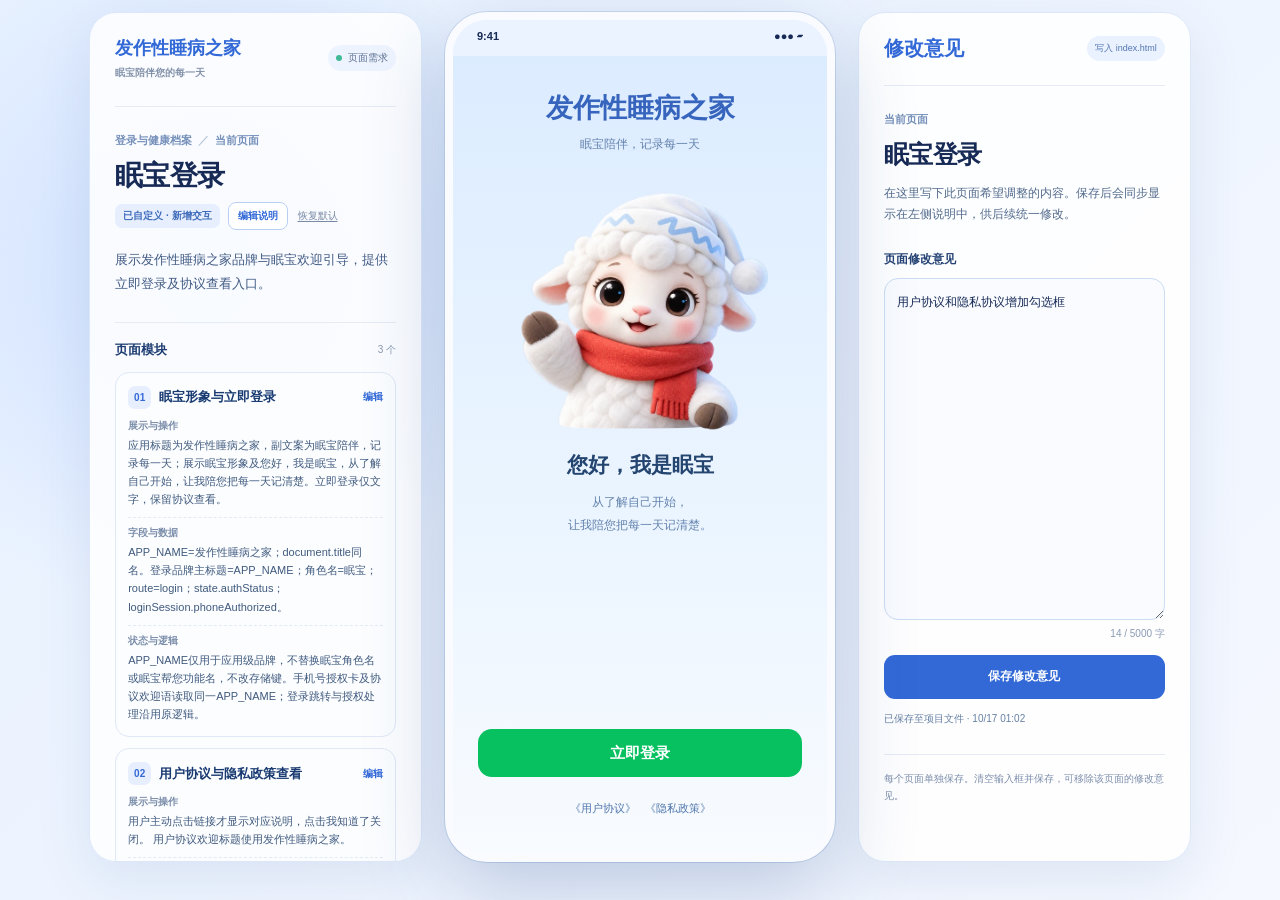
==== commit 35af5e57: "Publish narcolepsy home branding and integrated Mianbao assistant updates" ====
--- a/local-preview/index.html
+++ b/local-preview/index.html
@@ -4,8 +4,8 @@
   <meta charset="utf-8" />
   <meta name="viewport" content="width=device-width, initial-scale=1, viewport-fit=cover" />
   <meta name="theme-color" content="#e9f2ff" />
-  <title>眠宝 · 患者服务</title>
-  <link rel="stylesheet" href="styles.css?v=record-method-feedback-20261015" />
+  <title>发作性睡病之家</title>
+  <link rel="stylesheet" href="styles.css?v=assistant-education-20261019" />
 </head>
 <body>
   <aside id="requirement-panel" class="requirement-panel" aria-label="当前页面需求描述" aria-live="polite"></aside>
@@ -18,102 +18,57 @@
   <aside id="feedback-panel" class="feedback-panel" aria-label="当前页面修改意见"></aside>
   <button id="feedback-toggle" class="feedback-toggle" type="button" aria-controls="feedback-panel" aria-expanded="false">修改意见</button>
   <div id="toast" class="toast" role="status" aria-live="polite"></div>
-  <script id="page-feedback-data" type="application/json">
-{
-  "home": {
-    "text": "建立您的健康档案弹窗中右上角的关闭按钮移除；\n\nbanner滚动条旁边的“暂停”按钮移除；\n\n“快捷服务”改为“NT1专区”",
-    "updatedAt": "2026-10-15T05:26:18.371373+00:00",
-    "appliedAt": "2026-10-15T05:28:24.882302+00:00",
-    "appliedNote": "本地完成：建档弹窗移除右上角关闭按钮；Banner移除暂停按钮，保留自动轮播、箭头、指示点和滑动；快捷服务改为NT1专区。左侧模块说明同步。"
-  },
-  "pharmacy": {
-    "text": "药房地图底部不展示tab栏；\n进入该模块底部弹出弹窗授权获取患者当前位置；\n上方放置根据用户当前位置所在的地图，下方弹窗展示附近的药店；",
-    "updatedAt": "2026-09-29T07:53:32.153941+00:00",
-    "appliedAt": "2026-09-29T08:16:36.530738+00:00"
-  },
-  "shop": {
-    "text": "页面展示“待接入”三个字",
-    "updatedAt": "2026-09-29T07:53:51.566838+00:00",
-    "appliedAt": "2026-09-29T08:16:36.530740+00:00"
-  },
-  "special": {
-    "text": "“今日记录”次数移除，仅展示本月已记录次数；",
-    "updatedAt": "2026-10-15T05:27:47.168720+00:00",
-    "appliedAt": "2026-10-15T05:34:22.664227+00:00",
-    "appliedNote": "本地完成：移除今日次数，仅展示本月已记录猝倒次数；快速记录及周趋势保留。左侧模块说明同步，交互检查通过。"
-  },
-  "eventForm": {
-    "text": "“有跌倒或受伤”移除；",
-    "updatedAt": "2026-09-29T07:54:59.822349+00:00",
-    "appliedAt": "2026-09-29T08:16:36.530743+00:00"
-  },
-  "mine": {
-    "text": "页面样式优化一下，特别是眠宝形象；\n新增“设置”功能，参考市面上通用的小程序设置，包含消息通知提醒/用户协议查看/退出登录/注销等功能；",
-    "updatedAt": "2026-09-29T08:33:15.882872+00:00",
-    "appliedAt": "2026-09-29T08:47:16.577567+00:00"
-  },
-  "login": {
-    "text": "“眠宝｜患者服务”修改为“眠宝｜NT1阵发性睡眠服务平台”；\n“眠宝陪您，记录每一天”修改为“眠宝陪您，安睡每一天”；\n“立即登录”前面的图标移除；",
-    "updatedAt": "2026-10-15T05:26:00.035985+00:00",
-    "appliedAt": "2026-10-15T05:28:24.882302+00:00",
-    "appliedNote": "本地完成：品牌改为眠宝｜NT1阵发性睡眠服务平台；欢迎语改为眠宝陪您，安睡每一天；立即登录按钮仅保留文字。左侧模块说明同步。"
-  },
-  "journey": {
-    "text": "进入模块后先唤起底部弹窗选择是使用语音记录还是上传图片记录，然后再展示对应记录方式页面",
-    "updatedAt": "2026-10-15T05:28:59.799309+00:00",
-    "appliedAt": "2026-10-15T05:34:22.664227+00:00",
-    "appliedNote": "本地完成：新建先展示底部方式选择，语音/图片分别进入对应录入页；可切换补充且保留资料、人工修改；草稿和历史直接恢复方式。左侧模块说明同步，交互检查通过。"
-  },
-  "journeyHistory": {
-    "text": "病程记录列表不用tag区分类型，在记录卡片上展示即可",
-    "updatedAt": "2026-10-15T05:29:24.535747+00:00",
-    "appliedAt": "2026-10-15T05:34:22.664227+00:00",
-    "appliedNote": "本地完成：移除顶部全部/图片/语音筛选标签，统一列表；卡片用普通文字显示记录方式，混合记录仅显示一次。左侧模块说明同步，交互检查通过。"
-  }
-}
-</script>
+  <script id="page-feedback-data" type="application/json">{"home":{"text":"状态选择卡片对应不同状态下的按钮都删掉：“记录今日用药”/“查看服药记录”/“查看审核状态”","updatedAt":"2026-10-15T07:10:21.884841+00:00","appliedAt":"2026-10-15T07:14:01.643056+00:00","appliedNote":"本地完成：状态选择卡片在所有状态下统一为静态反馈，移除记录今日用药/查看服药记录/查看审核状态及对应点击动作，保留眠宝状态切换和NT1专区。左侧模块同步。"},"pharmacy":{"text":"药房地图底部不展示tab栏；\n进入该模块底部弹出弹窗授权获取患者当前位置；\n上方放置根据用户当前位置所在的地图，下方弹窗展示附近的药店；","updatedAt":"2026-09-29T07:53:32.153941+00:00","appliedAt":"2026-09-29T08:16:36.530738+00:00"},"shop":{"text":"页面展示“待接入”三个字","updatedAt":"2026-09-29T07:53:51.566838+00:00","appliedAt":"2026-09-29T08:16:36.530740+00:00"},"special":{"text":"“本月已记录猝倒事件”卡片的“快速记录”按钮位置在卡片底部；\n“测评与拍照记录”小字删除，“本周分数”小字删除；\n量表趋势图不按照自然周来，按照最近的七次记录展示，横坐标为月/日；","updatedAt":"2026-10-15T07:08:38.496828+00:00","appliedAt":"2026-10-15T07:14:01.643056+00:00","appliedNote":"本地完成：快速记录按钮置于月度卡片底部独立区域，修复旧定位样式覆盖；移除本周分数和测评与拍照记录说明，ESS/SRSS分别展示最近七次有效得分，横坐标月/日，同日多次不合并、0分保留、无得分不补零。左侧字段逻辑同步。"},"eventForm":{"text":"“有跌倒或受伤”移除；","updatedAt":"2026-09-29T07:54:59.822349+00:00","appliedAt":"2026-09-29T08:16:36.530743+00:00"},"login":{"text":"用户协议和隐私协议增加勾选框","updatedAt":"2026-10-17T01:02:37.891275+00:00"},"journey":{"text":"关键信息中“提取示例”tag删掉，仅展示对应提取到的关键信息：时间/描述","updatedAt":"2026-10-15T05:43:47.097204+00:00","appliedAt":"2026-10-15T05:49:21.085862+00:00","appliedNote":"本地完成：关键信息移除提取示例及手动核对标签，仅展示可编辑时间和描述；描述草稿、保存、列表回看及人工修改优先保留同步。左侧字段与逻辑说明同步。"},"journeyHistory":{"text":"病程记录列表不用tag区分类型，在记录卡片上展示即可","updatedAt":"2026-10-15T05:29:24.535747+00:00","appliedAt":"2026-10-15T05:34:22.664227+00:00","appliedNote":"本地完成：移除顶部全部/图片/语音筛选标签，统一列表；卡片用普通文字显示记录方式，混合记录仅显示一次。左侧模块说明同步，交互检查通过。"},"specialist":{"text":"“正式上线后，”删掉；\n“二维码待配置”删掉","updatedAt":"2026-10-15T05:38:58.510947+00:00","appliedAt":"2026-10-15T05:49:21.085862+00:00","appliedNote":"本地完成：移除正式上线后前缀与二维码待配置文字，保留专员引导及二维码区域。左侧字段与逻辑说明同步。"},"rights":{"text":"发布时间修改为年月日；\n文章卡片不要副标题；\n箭头图标移除；","updatedAt":"2026-10-15T05:46:45.497182+00:00","appliedAt":"2026-10-15T05:53:20.901020+00:00","appliedNote":"本地完成：文章卡片去除副标题及箭头，使用用户确认的固定示例发布日期2026-10-15，以年月日格式展示；详情日期同源，分类筛选与返回保留。左侧说明同步。"},"profile":{"text":"“清除记录”按钮删除；","updatedAt":"2026-10-15T05:49:22.934627+00:00","appliedAt":"2026-10-15T05:53:20.901020+00:00","appliedNote":"本地完成：个人资料移除清除记录按钮，保留档案查看与建立/修改入口及原有数据。左侧模块同步。"},"mine":{"text":"“体验用户”改为“一串用户ID”","updatedAt":"2026-10-15T07:09:08.683616+00:00","appliedAt":"2026-10-15T07:14:01.643056+00:00","appliedNote":"本地完成：体验用户替换为持久化用户ID；已有ID复用，刷新及退出重进保持一致。左侧字段和正式账号接口说明同步。"},"patientArchive":{"text":"当前使用药物为卡片按钮选择样式，给予一些常见药物选择，最后一个选择为“暂无用药”","updatedAt":"2026-10-15T07:26:38.982518+00:00","appliedAt":"2026-10-15T07:31:34.113051+00:00","appliedNote":"本地完成：当前使用药物改为卡片多选，增加常见药物及其他药物选项，最后固定暂无用药且互斥；支持其他名称填写、保存回填、旧文字档案兼容与失败回滚。左侧模块字段逻辑同步。"}}</script>
   <script id="page-description-data" type="application/json">
 {
   "home": {
     "title": "患者首页",
     "group": "首页",
     "origin": "图示页面",
-    "goal": "让患者在首页的一张卡片中记录晨起状态、看到眠宝反馈，并快速找到今日任务与NT1专区。",
-    "interactions": [
+    "goal": "在首页记录晨起状态、查看眠宝反馈，并通过推荐内容和NT1专区进入服务。",
+    "interactions": [
+      "顶部展示正式名称发作性睡病之家，并由眠宝问候引导使用。",
       "先展示晨起状态及眠宝权益卡，再展示推荐 Banner。",
-      "今日用药和小憩的引导弹窗及计时逻辑保持现状。",
       "语音病历与病程记录合并为一个入口，统一图片/语音录入、编辑、保存及历史回看。",
       "建档提示弹窗右上角不展示关闭按钮；建立档案与稍后再说保留。",
       "Banner不展示暂停按钮，仍支持自动轮播、箭头、指示点及滑动。",
-      "首页快捷服务区域标题改为NT1专区，六个入口及目标页面保持现有配置。"
-    ],
-    "data": "onboardingPending、patientArchive；目标 patientArchive。\n当前字段补齐：insuranceStatus、meds[].day、homePreviewState。\n建议申请字段（待确认）：applicationId、applicationStatus、benefitStatus、updatedAt、rejectReason。\nhomeBanners[]：title、text、action、target、theme；bannerStates.home：index。\njourney、pharmacy、shop、payment、medReminder、specialist。\njourney/journeyHistory；journeyRecords[]、journeyDrafts；旧 voiceCases/documentCases 兼容读取。\nsettings.medTime；meds[]：id、time、day、note；动效 assets/mianbao-med-guide.gif。\nnapSession：id、day、startedAt、totalSeconds、remainingSeconds、endsAt、status(running/paused/finished)；时长 1—120 整数分钟；naps[]：id、day、time、minutes；动效 assets/mianbao-nap-guide.gif。\nmoods[本地日期]：四档状态之一。\n建议正式字段（待确认）：userId、recordDate、moodCode、createdAt、updatedAt；recordDate 按选定业务时区生成。",
+      "首页快捷服务区域标题改为NT1专区，六个入口及目标页面保持现有配置。",
+      "首页移除今日任务整块区域及其今日用药、日常小憩时钟卡片。",
+      "眠宝反馈在所有状态下均为静态文字，移除记录今日用药、查看服药记录、查看审核状态等按钮；六项快捷服务保留。"
+    ],
+    "data": "APP_NAME；顶部标题与问候为静态展示字段。\nonboardingPending、patientArchive；目标 patientArchive。\n当前字段补齐：insuranceStatus、meds[].day、homePreviewState。\n建议申请字段（待确认）：applicationId、applicationStatus、benefitStatus、updatedAt、rejectReason。\nhomeBanners[]：title、text、action、target、theme；bannerStates.home：index。\njourney、pharmacy、shop、payment、medReminder、specialist。\n角标来自paymentSummary().label；insuranceStatus=unclaimed/reviewing/applied/claimed/rejected。\njourney/journeyHistory；journeyRecords[]、journeyDrafts；旧 voiceCases/documentCases 兼容读取。\nmoods[本地日期]：四档状态之一。\n建议正式字段（待确认）：userId、recordDate、moodCode、createdAt、updatedAt；recordDate 按选定业务时区生成。",
     "pending": "正式药品名、任务计划、消息提醒和外部服务入口需业务方确认。",
-    "logic": "点击建立档案进入两字段表单；点击稍后再说或遮罩关闭提示，已有档案不展示。刷新时未处理的提示保留；不影响首页原任务与服务。\n未领取或审核中进入商保页；已领取未记录打开用药弹窗；已记录进入服药记录。\n\n【A02/D01｜现状】未领取/审核中进入 payment；已领取且今日无记录打开服药弹窗；已记录进入 med。点击眠宝可覆盖展示状态，不改变申请数据。\n【建议规则（待确认）】申请状态与权益可用状态分别保存；approved 只有经权益接口确认可用后才映射“已领取”。审核拒绝显示拒绝原因及重申入口，不能映射已领取。状态成功刷新后统一重算首页与支付详情。\n【待确认】未申请/审核中/已通过/已拒绝分别对应的首页文案、按钮、跳转；通过后是否需激活；多个申请取哪一份；申请服务、失效规则。临时展示状态不作为真实办理依据，正式版是否保留点击切换需确认。\n页面顺序为顶部问候→晨起状态和眠宝权益卡→Banner→NT1专区→今日任务。轮播每 5 秒循环；离开页面清除计时器，页面隐藏、轮播内有焦点或系统要求减少动态时暂停。仅更新轮播区域，不清空左侧编辑输入。\n语音病历与病程记录合并，仅保留一个病程记录入口；该页支持图片、拍照和长按语音。其余入口保留原逻辑。\n新建选择语音/图片，取消返回来源；有内容可切换方式补充而不丢资料。未完成记录可恢复草稿；旧图片与语音记录保留在统一历史。当前提取为Demo效果，保存后不自动生成猝倒事件或服药任务。\n点击任务不再直接跳详情；确认后保存当前时间与日期并关闭弹窗，同日该弹窗只保存一次，刷新任务及首页权益文案。已记录点击查看进入服药详情；开启减少动态时以静态眠宝替代 GIF。\n添加时建立计时会话，不计入已完成次数。倒计时每秒按 endsAt 和当前时间计算，不改写整页或左侧编辑内容；切换页面继续，刷新恢复。暂停保存剩余秒数，继续重建 endsAt。到时自动保存一条小憩记录，id 去重，归属开始日期；提前结束至少计时 1 秒才保存，分钟向上取整。保存失败保留会话可重试，不显示虚假完成；取消本次小憩不新增记录；未接入关闭页面后的通知。\n同日只能提交一次；已记录时禁用四个选项。\n\n【B02/B03｜现状】四档仅更新“今天的感受”文字；权益主文案由支付和服药记录决定。当前同日一次，不可修改。\n【建议规则（待确认）】晨起记录按 userId + recordDate 唯一；误选通过“修改当日状态”覆盖原记录而非新增，保留修改时间；未选择时显示引导，已选择时显示选中项。跨日重新计算日期及可选状态。\n【待确认】是否开放修改；四档对应反馈文案与形象配置；晨起反馈与权益信息的排列关系；日期统一北京时间还是用户时区。未确认前不把晨起状态当作疾病判断。",
-    "modules": [
+    "logic": "只更新品牌和引导文案，不新增按钮、不改变晨起打卡、状态反馈或六项快捷服务。角色名眠宝与功能名眠宝帮您保留。\n点击建立档案进入两字段表单；点击稍后再说或遮罩关闭提示，已有档案不展示。刷新时未处理的提示保留；不影响首页其他服务。\nhomeStatus计算未领取、审核中、已领取未记录、已领取已记录四种展示态；反馈区域统一使用div，不绑定点击、跳转或弹窗。未记录文案为“今天的用药还未记录”，不再提示在本卡片操作。点击眠宝仍可切换展示态，不改写申请或用药数据。患者福利、用药记录等功能沿用NT1专区原有入口。\n今日任务区域已移除，不展示任务卡片或首页小憩倒计时；不清空已有业务数据。正式申请状态与权益文案映射仍待业务确认。\n页面顺序为顶部问候→晨起状态和眠宝权益卡→Banner→NT1专区。轮播每 5 秒循环；离开页面清除计时器，页面隐藏、轮播内有焦点或系统要求减少动态时暂停。仅更新轮播区域，不清空左侧编辑输入。\n语音病历与病程记录合并，仅保留一个病程记录入口；该页支持图片、拍照和长按语音。其余入口保留原逻辑。\n未申请显示未申请，reviewing显示审核中；applied/claimed/rejected沿用既有三态概览映射为已申请，具体已申请含义仍待业务定义。角标随状态重绘更新，不额外保存状态，不改变按钮目标。\n新建选择语音/图片，取消返回来源；有内容可切换方式补充而不丢资料。未完成记录可恢复草稿；旧图片与语音记录保留在统一历史。当前提取为Demo效果，保存后不自动生成猝倒事件或服药任务。\n同日只能提交一次；已记录时禁用四个选项。\n\n【B02/B03｜现状】四档仅更新“今天的感受”文字；权益主文案由支付和服药记录决定。当前同日一次，不可修改。\n【建议规则（待确认）】晨起记录按 userId + recordDate 唯一；误选通过“修改当日状态”覆盖原记录而非新增，保留修改时间；未选择时显示引导，已选择时显示选中项。跨日重新计算日期及可选状态。\n【待确认】是否开放修改；四档对应反馈文案与形象配置；晨起反馈与权益信息的排列关系；日期统一北京时间还是用户时区。未确认前不把晨起状态当作疾病判断。",
+    "modules": [
+      {
+        "title": "应用名称与眠宝问候",
+        "description": "首页主标题为发作性睡病之家，下方显示您好，我是眠宝，今天感觉怎么样？",
+        "fields": "APP_NAME；顶部标题与问候为静态展示字段。",
+        "logic": "只更新品牌和引导文案，不新增按钮、不改变晨起打卡、状态反馈或六项快捷服务。角色名眠宝与功能名眠宝帮您保留。"
+      },
       {
         "title": "首次登录建档引导",
-        "description": "手机号授权后到达首页，无健康档案时展示带眠宝的建档提示弹窗；不显示右上角关闭按钮。",
+        "description": "手机号授权后到达首页，无健康档案时展示带眠宝的建档提示弹窗；不显示右上角关闭按钮。 弹窗引导为让眠宝先认识您，先告诉我您的确诊时间和当前用药，我会帮您收好这份健康档案。",
         "fields": "onboardingPending、patientArchive；目标 patientArchive。",
-        "logic": "点击建立档案进入两字段表单；点击稍后再说或遮罩关闭提示，已有档案不展示。刷新时未处理的提示保留；不影响首页原任务与服务。"
+        "logic": "点击建立档案进入两字段表单；点击稍后再说或遮罩关闭提示，已有档案不展示。刷新时未处理的提示保留；不影响首页其他服务。"
       },
       {
         "title": "眠宝权益卡",
-        "description": "根据商保状态与今日用药记录展示对应文案；点击文案进入下一步，点击眠宝切换预览状态。",
+        "description": "根据商保状态和今日用药记录展示静态眠宝反馈，不展示任何状态操作按钮。",
         "fields": "当前字段补齐：insuranceStatus、meds[].day、homePreviewState。\n建议申请字段（待确认）：applicationId、applicationStatus、benefitStatus、updatedAt、rejectReason。",
-        "logic": "未领取或审核中进入商保页；已领取未记录打开用药弹窗；已记录进入服药记录。\n\n【A02/D01｜现状】未领取/审核中进入 payment；已领取且今日无记录打开服药弹窗；已记录进入 med。点击眠宝可覆盖展示状态，不改变申请数据。\n【建议规则（待确认）】申请状态与权益可用状态分别保存；approved 只有经权益接口确认可用后才映射“已领取”。审核拒绝显示拒绝原因及重申入口，不能映射已领取。状态成功刷新后统一重算首页与支付详情。\n【待确认】未申请/审核中/已通过/已拒绝分别对应的首页文案、按钮、跳转；通过后是否需激活；多个申请取哪一份；申请服务、失效规则。临时展示状态不作为真实办理依据，正式版是否保留点击切换需确认。"
+        "logic": "homeStatus计算未领取、审核中、已领取未记录、已领取已记录四种展示态；反馈区域统一使用div，不绑定点击、跳转或弹窗。未记录文案为“今天的用药还未记录”，不再提示在本卡片操作。点击眠宝仍可切换展示态，不改写申请或用药数据。患者福利、用药记录等功能沿用NT1专区原有入口。\n今日任务区域已移除，不展示任务卡片或首页小憩倒计时；不清空已有业务数据。正式申请状态与权益文案映射仍待业务确认。"
       },
       {
         "title": "首页滚动 Banner",
         "description": "晨起状态与眠宝权益卡之后展示三张固定推荐卡片，分别进入健康记录、眠宝帮您和知识中心；支持自动轮播、箭头、指示点、横向滑动；不显示暂停按钮。",
         "fields": "homeBanners[]：title、text、action、target、theme；bannerStates.home：index。",
-        "logic": "页面顺序为顶部问候→晨起状态和眠宝权益卡→Banner→NT1专区→今日任务。轮播每 5 秒循环；离开页面清除计时器，页面隐藏、轮播内有焦点或系统要求减少动态时暂停。仅更新轮播区域，不清空左侧编辑输入。"
+        "logic": "页面顺序为顶部问候→晨起状态和眠宝权益卡→Banner→NT1专区。轮播每 5 秒循环；离开页面清除计时器，页面隐藏、轮播内有焦点或系统要求减少动态时暂停。仅更新轮播区域，不清空左侧编辑输入。"
       },
       {
         "title": "NT1专区",
-        "description": "区域标题为NT1专区。六个入口：病程记录、药房地图、线上购药、患者福利、用药记录和我的专员。",
-        "fields": "journey、pharmacy、shop、payment、medReminder、specialist。",
-        "logic": "语音病历与病程记录合并，仅保留一个病程记录入口；该页支持图片、拍照和长按语音。其余入口保留原逻辑。"
+        "description": "区域标题为NT1专区。六个入口：病程记录、药房地图、线上购药、患者福利、用药记录和我的专员。患者福利按钮右上方显示申请状态角标，默认未申请。",
+        "fields": "journey、pharmacy、shop、payment、medReminder、specialist。\n角标来自paymentSummary().label；insuranceStatus=unclaimed/reviewing/applied/claimed/rejected。",
+        "logic": "语音病历与病程记录合并，仅保留一个病程记录入口；该页支持图片、拍照和长按语音。其余入口保留原逻辑。\n未申请显示未申请，reviewing显示审核中；applied/claimed/rejected沿用既有三态概览映射为已申请，具体已申请含义仍待业务定义。角标随状态重绘更新，不额外保存状态，不改变按钮目标。"
       },
       {
         "title": "病程记录快捷入口",
@@ -122,46 +77,36 @@
         "logic": "新建选择语音/图片，取消返回来源；有内容可切换方式补充而不丢资料。未完成记录可恢复草稿；旧图片与语音记录保留在统一历史。当前提取为Demo效果，保存后不自动生成猝倒事件或服药任务。"
       },
       {
-        "title": "今日用药与眠宝引导弹窗",
-        "description": "点击今日用药或首页权益卡的记录按钮，居中弹出眠宝 GIF 引导；确认已按医嘱服药后保存，已记录时显示完成状态与查看入口。",
-        "fields": "settings.medTime；meds[]：id、time、day、note；动效 assets/mianbao-med-guide.gif。",
-        "logic": "点击任务不再直接跳详情；确认后保存当前时间与日期并关闭弹窗，同日该弹窗只保存一次，刷新任务及首页权益文案。已记录点击查看进入服药详情；开启减少动态时以静态眠宝替代 GIF。"
-      },
-      {
-        "title": "小憩引导弹窗与首页倒计时",
-        "description": "点击日常小憩时钟居中弹出与今日用药同样的眠宝 GIF 卡片，填写时长并添加，随后关闭弹窗并在首页显示倒计时。进行中再次点击可暂停、继续或结束并记录。",
-        "fields": "napSession：id、day、startedAt、totalSeconds、remainingSeconds、endsAt、status(running/paused/finished)；时长 1—120 整数分钟；naps[]：id、day、time、minutes；动效 assets/mianbao-nap-guide.gif。",
-        "logic": "添加时建立计时会话，不计入已完成次数。倒计时每秒按 endsAt 和当前时间计算，不改写整页或左侧编辑内容；切换页面继续，刷新恢复。暂停保存剩余秒数，继续重建 endsAt。到时自动保存一条小憩记录，id 去重，归属开始日期；提前结束至少计时 1 秒才保存，分钟向上取整。保存失败保留会话可重试，不显示虚假完成；取消本次小憩不新增记录；未接入关闭页面后的通知。"
-      },
-      {
         "title": "状态打卡",
         "description": "四档状态选择：精神饱满/有些疲惫/需要小睡/状态不佳；\n选择后下方对应文案变更；",
         "fields": "moods[本地日期]：四档状态之一。\n建议正式字段（待确认）：userId、recordDate、moodCode、createdAt、updatedAt；recordDate 按选定业务时区生成。",
         "logic": "同日只能提交一次；已记录时禁用四个选项。\n\n【B02/B03｜现状】四档仅更新“今天的感受”文字；权益主文案由支付和服药记录决定。当前同日一次，不可修改。\n【建议规则（待确认）】晨起记录按 userId + recordDate 唯一；误选通过“修改当日状态”覆盖原记录而非新增，保留修改时间；未选择时显示引导，已选择时显示选中项。跨日重新计算日期及可选状态。\n【待确认】是否开放修改；四档对应反馈文案与形象配置；晨起反馈与权益信息的排列关系；日期统一北京时间还是用户时区。未确认前不把晨起状态当作疾病判断。"
       }
     ],
-    "updatedAt": "2026-10-15T05:34:22.664227+00:00"
+    "updatedAt": "2026-10-17T00:59:36.117795+00:00"
   },
   "special": {
     "title": "发作性睡病专区",
     "group": "健康档案",
     "origin": "图示页面",
-    "goal": "集中记录猝倒、睡眠和自测信息，帮助患者回顾一段时间内的变化。",
+    "goal": "集中记录猝倒与自测信息，帮助患者回顾已记录的变化。",
     "interactions": [
       "底部 Tab 显示健康档案，路由仍为 special；专区标题和已有记录不因改名变化。",
       "展示本月猝倒统计，移除今日次数；保留快速记录和自然周趋势。",
       "测评区展示当前全部量表名称 ESS/SRSS，可点名称、箭头或左右滑动卡片；照片记录绑定所操作卡片。",
-      "睡眠辅助工具仅展示小憩闹钟、注意力挑战、睡眠日志。"
-    ],
-    "data": "events[].day、本月与上月事件数。\n建议统计参数：periodStart、periodEnd、comparisonStart、comparisonEnd、count、comparisonCount、hasRecordedData。\nweekOffset、events[].day。\n建议趋势字段：periodStart、periodEnd、dayCounts[]、selectedWeek；条目按 occurredAt 过滤。\nscaleCatalog[]：code、name、canAnswer；activeScale；ess[]；scalePhotos[]；scrollLeft 为卡片视图位置。\nnap、game、sleepList。\nTab label=健康档案；route=special；专区页面标题仍为发作性睡病专区。",
+      "移除睡眠辅助工具整块区域及小憩闹钟、注意力挑战、睡眠日志入口。",
+      "本月猝倒卡片的快速记录按钮在卡片底部独立区域展示。",
+      "量表趋势按最近七次有效得分记录展示，横坐标为月/日；不按自然周聚合，不显示本周分数及测评与拍照记录小字。"
+    ],
+    "data": "events[].day、本月与上月事件数。\n建议统计参数：periodStart、periodEnd、comparisonStart、comparisonEnd、count、comparisonCount、hasRecordedData。\nweekOffset、events[].day。\n建议趋势字段：periodStart、periodEnd、dayCounts[]、selectedWeek；条目按 occurredAt 过滤。\nscaleCatalog[]：code、name、canAnswer；activeScale；ess[]、scalePhotos[]：id、scale、score、day、time；recentScaleRecords(name)返回最近最多7条有效得分记录。\nTab label=健康档案；route=special；专区页面标题仍为发作性睡病专区。",
     "pending": "正式量表题目、授权、计分规则及拍照识别需确认；照片仅保存在当前浏览器。",
-    "logic": "月度反馈按已记录次数比较；快速记录保存后更新本月次数和受影响的周趋势，不展示今日次数。\n\n【C03｜现状】本月累计条数直接与上个完整月比较；上月 0 条进入无上月记录文案。统计是已记录次数，不是完整发作次数。\n【建议规则（待确认）】默认对比同等经过天数；展示两个区间及记录次数，用“记录增加/减少/持平”文案。无记录标“无已记录数据”，不推断没有事件。补录、编辑、删除后重算对应日/月，并清除临时展示覆盖态。\n【待确认】等长区间或整月比较、2 月与大小月截止处理、是否要明确记录“无事件”、月度提示文案。正式版不以记录减少直接得出病情改善。\n周一至周日聚合；查看记录从底部弹出所选周列表。\n\n【C04｜现状】周图与底部列表按同一 weekOffset/日期过滤；图表无记录画为 0。\n【建议规则（待确认）】周一至周日，同一周范围同时驱动图表与列表；允许历史周，不允许超过当前周；返回时保留选中周。新增/修改/删除后更新受影响周；无数据显示“该周暂无已记录事件”。\n【待确认】最早查询范围、无记录日是否用空标记、是否加入月份/诱因分析。独立 trend 页的入口和保留范围另行确认。\n当前量表清单为 ESS、SRSS。名称高亮与当前卡片同步；第一张禁止向前、最后一张禁止向后，不循环。ESS 支持答题/拍照，SRSS 支持拍照；拍照按钮携带对应 scale，不依赖之前打开过哪张卡。切卡只更新选中视图，不重绘页面，不清空左侧编辑内容。趋势沿用现有本周得分计算；正式量表清单、版本、计分及医学审核仍待接入。\n该区域仅展示小憩闹钟、注意力挑战、睡眠日志三个入口，分别进入 nap、game、sleepList；返回后沿用原记录。科学小贴士不在本区域展示，不良反应速记已按此前要求移除。“睡眠日子”按睡眠日志处理。\n只修改导航和分组名称，保留原路由、页面功能及记录关联，不重建记录。二级页面不展示主导航。",
+    "logic": "底部按钮采用正常布局流，点击仍打开猝倒快速记录弹窗。月度反馈按已记录次数比较；快速记录保存后更新本月次数和受影响的周趋势，不展示今日次数。\n\n【C03｜现状】本月累计条数直接与上个完整月比较；上月 0 条进入无上月记录文案。统计是已记录次数，不是完整发作次数。\n【建议规则（待确认）】默认对比同等经过天数；展示两个区间及记录次数，用“记录增加/减少/持平”文案。无记录标“无已记录数据”，不推断没有事件。补录、编辑、删除后重算对应日/月，并清除临时展示覆盖态。\n【待确认】等长区间或整月比较、2 月与大小月截止处理、是否要明确记录“无事件”、月度提示文案。正式版不以记录减少直接得出病情改善。\n周一至周日聚合；查看记录从底部弹出所选周列表。\n\n【C04｜现状】周图与底部列表按同一 weekOffset/日期过滤；图表无记录画为 0。\n【建议规则（待确认）】周一至周日，同一周范围同时驱动图表与列表；允许历史周，不允许超过当前周；返回时保留选中周。新增/修改/删除后更新受影响周；无数据显示“该周暂无已记录事件”。\n【待确认】最早查询范围、无记录日是否用空标记、是否加入月份/诱因分析。独立 trend 页的入口和保留范围另行确认。\nESS汇总答题和ESS照片得分，SRSS只读取SRSS照片得分；空/缺失/无效或负数得分、无有效日期的记录不入图，0分保留。优先按time/createdAt排序，无有效时间时使用day零点，同时间保留来源顺序；取最近7条后由早到晚展示。横坐标按每条记录day显示MM/DD，同日多条分别保留，不合并、不补齐无记录日期；少于7条展示实际数量，无有效得分显示空态。原始时间和年份保留，图表可访问说明包含完整日期及得分。\n保留ESS答题/拍照和SRSS拍照入口，照片归属由按钮携带scale决定。新增得分保存后重算对应量表趋势，不修改原记录。切卡同步名称、高亮和箭头边界；首尾不循环，不重绘整页或清空左侧编辑。猝倒周期趋势仍按自然周展示，与量表记录趋势分开计算。正式量表清单、计分、图片识别及医学审核仍待接入。\n只修改导航和分组名称，保留原路由、页面功能及记录关联，不重建记录。二级页面不展示主导航。 本页不再展示睡眠辅助工具及其中三个入口；仅移除当前页面入口，不清空原有小憩、挑战或睡眠记录。",
     "modules": [
       {
         "title": "本月猝倒记录",
-        "description": "仅展示本月已记录猝倒次数、眠宝反馈和快速记录按钮；不再展示今日次数。",
+        "description": "显示本月已记录猝倒次数和眠宝反馈；快速记录按钮在卡片底部独立操作区，不覆盖眠宝形象。",
         "fields": "events[].day、本月与上月事件数。\n建议统计参数：periodStart、periodEnd、comparisonStart、comparisonEnd、count、comparisonCount、hasRecordedData。",
-        "logic": "月度反馈按已记录次数比较；快速记录保存后更新本月次数和受影响的周趋势，不展示今日次数。\n\n【C03｜现状】本月累计条数直接与上个完整月比较；上月 0 条进入无上月记录文案。统计是已记录次数，不是完整发作次数。\n【建议规则（待确认）】默认对比同等经过天数；展示两个区间及记录次数，用“记录增加/减少/持平”文案。无记录标“无已记录数据”，不推断没有事件。补录、编辑、删除后重算对应日/月，并清除临时展示覆盖态。\n【待确认】等长区间或整月比较、2 月与大小月截止处理、是否要明确记录“无事件”、月度提示文案。正式版不以记录减少直接得出病情改善。"
+        "logic": "底部按钮采用正常布局流，点击仍打开猝倒快速记录弹窗。月度反馈按已记录次数比较；快速记录保存后更新本月次数和受影响的周趋势，不展示今日次数。\n\n【C03｜现状】本月累计条数直接与上个完整月比较；上月 0 条进入无上月记录文案。统计是已记录次数，不是完整发作次数。\n【建议规则（待确认）】默认对比同等经过天数；展示两个区间及记录次数，用“记录增加/减少/持平”文案。无记录标“无已记录数据”，不推断没有事件。补录、编辑、删除后重算对应日/月，并清除临时展示覆盖态。\n【待确认】等长区间或整月比较、2 月与大小月截止处理、是否要明确记录“无事件”、月度提示文案。正式版不以记录减少直接得出病情改善。"
       },
       {
         "title": "猝倒周期趋势",
@@ -171,24 +116,18 @@
       },
       {
         "title": "测评记录",
-        "description": "显示 ESS 量表和 SRSS 量表名称；下方卡片可左右滑动，支持点击量表名称、箭头或键盘方向键切换。",
-        "fields": "scaleCatalog[]：code、name、canAnswer；activeScale；ess[]；scalePhotos[]；scrollLeft 为卡片视图位置。",
-        "logic": "当前量表清单为 ESS、SRSS。名称高亮与当前卡片同步；第一张禁止向前、最后一张禁止向后，不循环。ESS 支持答题/拍照，SRSS 支持拍照；拍照按钮携带对应 scale，不依赖之前打开过哪张卡。切卡只更新选中视图，不重绘页面，不清空左侧编辑内容。趋势沿用现有本周得分计算；正式量表清单、版本、计分及医学审核仍待接入。"
-      },
-      {
-        "title": "睡眠辅助工具",
-        "description": "按小憩闹钟、注意力挑战、睡眠日志的顺序展示三个入口。",
-        "fields": "nap、game、sleepList。",
-        "logic": "该区域仅展示小憩闹钟、注意力挑战、睡眠日志三个入口，分别进入 nap、game、sleepList；返回后沿用原记录。科学小贴士不在本区域展示，不良反应速记已按此前要求移除。“睡眠日子”按睡眠日志处理。"
+        "description": "显示ESS/SRSS量表名称和得分趋势，支持名称、箭头、滑动和键盘切换；移除本周分数及测评与拍照记录说明小字。",
+        "fields": "scaleCatalog[]：code、name、canAnswer；activeScale；ess[]、scalePhotos[]：id、scale、score、day、time；recentScaleRecords(name)返回最近最多7条有效得分记录。",
+        "logic": "ESS汇总答题和ESS照片得分，SRSS只读取SRSS照片得分；空/缺失/无效或负数得分、无有效日期的记录不入图，0分保留。优先按time/createdAt排序，无有效时间时使用day零点，同时间保留来源顺序；取最近7条后由早到晚展示。横坐标按每条记录day显示MM/DD，同日多条分别保留，不合并、不补齐无记录日期；少于7条展示实际数量，无有效得分显示空态。原始时间和年份保留，图表可访问说明包含完整日期及得分。\n保留ESS答题/拍照和SRSS拍照入口，照片归属由按钮携带scale决定。新增得分保存后重算对应量表趋势，不修改原记录。切卡同步名称、高亮和箭头边界；首尾不循环，不重绘整页或清空左侧编辑。猝倒周期趋势仍按自然周展示，与量表记录趋势分开计算。正式量表清单、计分、图片识别及医学审核仍待接入。"
       },
       {
         "title": "健康档案导航与页面命名",
         "description": "底部专病管理改为健康档案；左侧分组同步显示健康档案。",
         "fields": "Tab label=健康档案；route=special；专区页面标题仍为发作性睡病专区。",
-        "logic": "只修改导航和分组名称，保留原路由、页面功能及记录关联，不重建记录。二级页面不展示主导航。"
-      }
-    ],
-    "updatedAt": "2026-10-15T05:32:50.328640+00:00"
+        "logic": "只修改导航和分组名称，保留原路由、页面功能及记录关联，不重建记录。二级页面不展示主导航。 本页不再展示睡眠辅助工具及其中三个入口；仅移除当前页面入口，不清空原有小憩、挑战或睡眠记录。"
+      }
+    ],
+    "updatedAt": "2026-10-15T07:12:32.414664+00:00"
   },
   "ai": {
     "title": "眠宝帮您",
@@ -200,30 +139,40 @@
       "展示入组、福利订单和直付/后报销进度；在会话中逐步完善资料、上传材料、核对提交，支持暂停、恢复、重新填写及驳回补件。",
       "聊天中记录病程文字、录制语音、上传图片；支持时间线、类型筛选、音频回放、图片放大和用药记录。",
       "先在聊天中展示三篇推荐文章；查看更多展开六篇文章及分类，支持全文阅读、收起与展开。",
-      "真人客服入口；头像展开患者资料、历史会话和福利关爱记录。",
-      "发起会话后，输入区上方展示可横向滑动的创新支付、记录病程、用药记录、真人客服；状态按钮保留源模块场景切换和数据重置。"
-    ],
-    "data": "服务独立状态 mianbao-integrated-service-v1；sessions[]、messages[]。\nenrollment、type、code、patient、orders[]、aidDrafts 与会话 careFlows；材料图片本地保存。\nIndexedDB mianbao-integrated-care-records-v1 的 records、media；记录时间、文字、媒体、药品、用药状态、备注。\n源模块 articles[]、articleFilter、articleId 与消息 kind=articles/appPanel。\npatient、sessions[]、orders[]；历史会话分页；申请人姓名打码。reports[] 仅保留旧数据兼容，不新增事件记录。\nactiveSession、view、conversationActions；入组/支付/订单状态控件。",
+      "真人客服展示企业微信二维码示意卡片；头像展开患者资料、历史会话和福利关爱记录。",
+      "发起会话后，输入区上方展示可横向滑动的创新支付、记录病程、用药记录、真人客服；顶部状态按钮已移除。",
+      "左侧页面说明底部清空聊天记录按钮调用助手会话清理，支持未打开助手时操作，保留已保存业务数据。",
+      "输入栏的语音/图片按钮直接发送示例消息，并在会话内显示下一步确认卡片。",
+      "记录病程统一打开底部复用模块，保持主页面停留在眠宝帮您。",
+      "图片消息后提供记录并申请、仅记录、仅申请理赔三种操作，保留语音确认后记录流程。",
+      "创新支付首屏卡片增加同源状态tag；移除欢迎小字和顶部状态按钮。",
+      "用药记录以底部弹窗复用首页现有入口对应功能，普通页面布局不变。",
+      "创新支付卡片点击打开独立页面，资料、进度、材料与申请在该页面内完成，返回继续原会话。",
+      "助手首页记录病程与会话快捷入口打开相同底部录入模块。",
+      "自由咨询的每次回复底部展示三条猜你想问，点击继续提问并保留历史。",
+      "输入框上方新增健康科普，位于真人客服之后，点击与首屏健康科普交互一致。"
+    ],
+    "data": "服务独立状态 mianbao-integrated-service-v1；sessions[]、messages[]。\nenrollment、type、code、patient、orders[]、aidDrafts 与会话 careFlows；材料图片本地保存。 assistantPaymentMeta()由state.enrollment/type/code计算tag，两个入口不额外保存标签。\nfeature.action=recordJourney；openNativeJourney()；assistantWorkflowDialog.mode=journey；assistantJourneyFrame；原records动作保留。\n源模块 articles[]、articleFilter、articleId 与消息 kind=articles/appPanel。\npatient、sessions[]、orders[]；历史会话分页；申请人姓名打码。reports[] 仅保留旧数据兼容，不新增事件记录。 客服面板panelType=customerService；示意资源assets/wecom-qr-placeholder.svg。\nactiveSession、view、conversationActions；入组/支付/订单状态控件。 健康科普快捷按钮data-action=education。\nmianbao-integrated-service-v1.sessions[]；activeSession、typing、replyTimer；chatHistoryClearing；子模块window.clearMianbaoChatHistory()。\nassistantVoiceButton、assistantImageButton；sessions[].messages[]新增demoChatVoice/demoChatImage；每条有id、at，语音含text，图片含src。\ndemoMediaIntent.intent=payment；sourceMessageId；imageRecordId=assistant-image-消息ID；imageRecorded/imageNativeSaved；imageApplicationStatus/Kind；三种choice=record-and-benefit/record-only/claim-only。\ndemoMediaIntent.intent=journey；recordId=assistant-voice-消息ID；status=pending/saving/saved/declined；nativeSaved、error；原始语音示例文字和at固定保存。\nassistantWorkflowDialog(mode=journey)；assistantJourneyFrame；assistantJourney=1嵌入参数；mianbao-journey-saved/close消息；mianbaoJourneyHost桥接。\nassistantWorkflowDialog.mode=medication；assistantMedication=1；宿主路由medReminder；settings.medTime、notificationEnabled；mianbao-medication-saved事件。\npaymentPageActive；paymentPageStack[{title,body,footer,kind,orderId,scrollTop}]；selectedOrderId；pendingDraft；mianbao-payment-page-state.open。\nbot.suggestedQuestions:string[3]；questionSuggestions(text)；questionSuggestionsMarkup()；data-question。",
     "pending": "正式 AI、医学内容、保险/申请审核、客服和云同步接口未接入；数据仅保存当前浏览器。",
-    "logic": "欢迎区仅展示眠宝形象与介绍，点击问问眠宝进入咨询；不展示或写入每日状态记录。会话超过 3 天未互动新建，历史保留近 12 个月；AI 为本地规则匹配，医学与政策内容待正式审核。该模块数据不改写首页、专病管理、权益中心与我的现有记录。\n保留源模块的状态字典与订单过滤：20 区分药房审核阶段、21 过滤；后报销需处方与发票，直付含用药数量。申请提交为本地流程，未接保险/审核/理赔接口；不改变首页患者福利的状态。\n语音为录音与回放，不含语音转文字；每段最长 2 分钟，图片每条最多 4 张，单文件最多 10 MB，图片压缩后保存。记录时间不能在未来，保存前需停止录音；用药状态含已服用/漏服/暂停，新增记录不提供医学建议。\n所有文章操作保持在眠宝会话内；内容为记录与资料整理说明，正式医学内容和发布审核接口待接入。\n移除疑似不良事件记录入口、确认表单及保存流程；用药相关咨询仍可回答一般说明并引导联系医生/药师，不生成事件报告。旧记录保留，不因功能移除而擦除数据。\n首屏与空会话不显示快捷按钮；状态设置只更新本服务模块。清空聊天保留说明、病历、用药与订单；重置仅清理本服务模块数据。宿主左侧说明及右侧修改意见沿用原保存机制。",
+    "logic": "欢迎区仅展示眠宝形象与介绍，点击问问眠宝进入咨询；不展示或写入每日状态记录。会话超过 3 天未互动新建，历史保留近 12 个月；AI 为本地规则匹配，医学与政策内容待正式审核。该模块数据不改写首页、专病管理、权益中心与我的现有记录。 应用名是发作性睡病之家，眠宝是陪伴角色，眠宝帮您是助手功能名；不更名路由、存储键或福利计划。\n保留源模块的状态字典与订单过滤：20 区分药房审核阶段、21 过滤；后报销需处方与发票，直付含用药数量。申请提交为本地流程，未接保险/审核/理赔接口；不改变首页患者福利的状态。 tag沿用当前助手既有入组/审核/通过/完成状态映射，申请提交后随状态重绘；本次不改变首页患者福利的状态映射。 入口进入独立页面不新增聊天消息；返回保留当前会话和输入。首屏标签和快捷入口仍共用assistantPaymentMeta()。\n两个记录病程入口复用相同函数、页面、草稿与主病程数据；点击仅打开病程录入，不生成新记录，核对保存后才写入。关闭遵循原草稿保存逻辑。既有记录查看链接不随首页入口改名失效；用药弹窗逻辑不变。\n所有文章操作保持在眠宝会话内；内容为记录与资料整理说明，正式医学内容和发布审核接口待接入。\n在聊天中展示眠宝、企业微信客服标题和二维码示意图；按用户确认，本期只使用示意图片，无真实企业微信账号或跳转。重复点击收起上一张同类型卡片并展开当前卡片；保存到会话后刷新可回看。创新支付独立页面内调用客服时沿用该页面容器。签约药房联系功能保持原行为。\n图片或语音示例发送均可发起会话并显示快捷服务。顶部不再提供患者手动切换服务状态的按钮；保留既有申请状态和业务数据。记录病程进入journey嵌入模式；用药记录进入首页同一入口当前对应的medReminder嵌入模式，其余服务入口保持原逻辑。 健康科普位于真人客服之后，复用首屏健康科普的care.showEducation()，在会话内展示三篇文章列表及查看更多入口；继续沿用分类、文章详情、收起与展开行为。横向滑动可查看全部五个快捷按钮，发起会话后显示。\n全局按钮调用眠宝已有会话清理逻辑，不改变当前主页面路由或左侧/右侧未保存内容。若助手未打开，临时加载同一服务执行清理，完成后移除临时载体；助手已打开时同步清空界面并关闭历史详情。清除等待中的回复及输入，不重新生成示例历史；刷新或再次进入仍为空。\n已保存的病程、用药、图片语音附件、患者资料及福利订单不清除；援助申请草稿沿用既有保留逻辑。重复点击期间禁用按钮；保存失败恢复原会话状态并提示，不显示虚假成功。此按钮属于左侧说明工具，不加入患者端功能导航。\n语音示例显示8秒气泡及识别文字；图片示例显示处方缩略图。发送仅写入会话，不立即新增申请或病程。保留原文字输入和流程内上传能力；正在回复/保存时提示等待，避免重复交错处理。示例语音播放只展示动态效果，不调用录音或识别服务。 输入栏以语音、文字、图片、发送四列独立布局；发送按钮清除旧负边距，320px及390px下不覆盖图片按钮。\n仅记录病程：保存原图并使用现有Demo提取逻辑生成时间和描述，写主病程后同步助手病历夹；不创建申请。组合选项：先完成同一条图片病程保存，再校验资格与审核中限制并打开患者福利申请页；记录成功但申请受限时明确反馈已记录及受限原因，不回滚病程。仅申请理赔：不新建病程，进入后报销申请页，仅提供reimburse方式并要求发票，图片预填为处方示例。\n同一图片消息使用稳定ID；刷新、重试或改选组合选项复用已保存病程，不重复新增，不覆盖人工修改。进入申请页不等于提交，提交前仍校验材料、同意项和数量。保存失败保留输入可重试；主病程已存而镜像失败时提示重试同步。三个选项执行期间禁用重复点击，保存后仅记录按钮禁用，其余申请入口可继续使用。\n确认时以消息ID生成稳定病程ID，调用宿主saveVoiceRecord；保留原文，并沿用既有提取逻辑生成时间和描述。主记录成功后同步助手病历夹镜像。重复点击、刷新或重试按相同ID去重，不覆盖已人工编辑记录；成功卡片提供查看病程。主记录保存失败不新增，展示错误并允许重试；主记录已存但镜像失败时提示重试同步，不重复建档。暂不需要不写入病程或猝倒/用药统计。\n仅在助手触发的嵌入模式隐藏重复的说明栏、手机状态栏及主导航；普通首页与其他页面布局不变。接收消息必须匹配同源及当前嵌入窗口。顶部返回/关闭回到原会话，未完成资料沿用原草稿保存；保存后刷新宿主病程数据并同步助手病历夹，展示已保存卡片。查看或修改同一记录使用caseId回填原记录，不重新提取、不重复新增。\n当前首页用药记录入口指向medReminder，本次复用其每日提醒时间和通知开关及保存能力，不重新制作另一套表单。打开读取同一settings；关闭未保存不写入，保存后关闭弹窗并同步宿主设置，避免后续病程保存覆盖新设置。嵌入模式隐藏重复说明和主导航，主页面仍停留在眠宝帮您。首页原入口、页面与其他业务数据保持原样；既有用药历史仍保留在病历夹中。\n已入组有申请：进入最新可见申请，保留订单切换、状态、审批节点、材料与申请按钮；无申请：显示申请指引；未入组/待补充/被驳回：进入对应资料页；入组审核中：展示进度页。普通卡片入口的申请、重新上传、提交成功、查看材料均在独立页面内完成；保留原申请校验和审核中禁用规则。独立页面不作为消息写入历史、不自动新建会话或订单。返回材料回到对应订单；根页面返回原助手会话，重新展示快捷入口、输入框与底部导航。申请成功页移除可重复提交的旧表单返回项；再查看申请展示最新审核状态。图片消息三选项继续沿用已实现的申请弹窗；病程/用药弹窗保持原形式。\n按本次问题关键词选择疾病/用药/福利的问题集合，去重并排除与原问题完全相同的条目，再补足三条。推荐列表附着回复保存到会话，刷新和历史回看保持一致；每次重绘不追加重复消息。点击推荐复用文字发送、等待回复和保存流程，并为新回复生成三条推荐。原首页三个热门问题保留；图片/语音确认卡和申请资料填写不冒充自由咨询，不额外插入问答推荐。清空聊天一并清除回复及其推荐。",
     "modules": [
       {
         "title": "眠宝欢迎与咨询",
-        "description": "显示小绵羊欢迎、热门问题和自由咨询；支持本地关键词匹配、多意图合并与超范围回复。",
+        "description": "保留眠宝帮您标题、发作性睡病之家品牌副标、眠宝形象和问候；欢迎卡片移除发作性睡病之家 · 眠宝陪伴这一行。保留热门问题与自由咨询。",
         "fields": "服务独立状态 mianbao-integrated-service-v1；sessions[]、messages[]。",
-        "logic": "欢迎区仅展示眠宝形象与介绍，点击问问眠宝进入咨询；不展示或写入每日状态记录。会话超过 3 天未互动新建，历史保留近 12 个月；AI 为本地规则匹配，医学与政策内容待正式审核。该模块数据不改写首页、专病管理、权益中心与我的现有记录。"
+        "logic": "欢迎区仅展示眠宝形象与介绍，点击问问眠宝进入咨询；不展示或写入每日状态记录。会话超过 3 天未互动新建，历史保留近 12 个月；AI 为本地规则匹配，医学与政策内容待正式审核。该模块数据不改写首页、专病管理、权益中心与我的现有记录。 应用名是发作性睡病之家，眠宝是陪伴角色，眠宝帮您是助手功能名；不更名路由、存储键或福利计划。"
       },
       {
         "title": "创新支付、入组与援助申请",
-        "description": "展示入组、福利订单和直付/后报销进度；在会话中逐步完善资料、上传材料、核对提交，支持暂停、恢复、重新填写及驳回补件。",
-        "fields": "enrollment、type、code、patient、orders[]、aidDrafts 与会话 careFlows；材料图片本地保存。",
-        "logic": "保留源模块的状态字典与订单过滤：20 区分药房审核阶段、21 过滤；后报销需处方与发票，直付含用药数量。申请提交为本地流程，未接保险/审核/理赔接口；不改变首页患者福利的状态。"
-      },
-      {
-        "title": "病历夹与用药记录",
-        "description": "聊天中记录病程文字、录制语音、上传图片；支持时间线、类型筛选、音频回放、图片放大和用药记录。",
-        "fields": "IndexedDB mianbao-integrated-care-records-v1 的 records、media；记录时间、文字、媒体、药品、用药状态、备注。",
-        "logic": "语音为录音与回放，不含语音转文字；每段最长 2 分钟，图片每条最多 4 张，单文件最多 10 MB，图片压缩后保存。记录时间不能在未来，保存前需停止录音；用药状态含已服用/漏服/暂停，新增记录不提供医学建议。"
+        "description": "展示入组、福利订单和直付/后报销进度；在会话中逐步完善资料、上传材料、核对提交，支持暂停、恢复、重新填写及驳回补件。 首屏创新支付入口卡片增加状态tag，与会话上方创新支付快捷入口使用同一状态汇总。 点击创新支付首屏卡片或会话快捷入口，进入独立二级页面查看进度与申请详情，移除原会话内展开形式。",
+        "fields": "enrollment、type、code、patient、orders[]、aidDrafts 与会话 careFlows；材料图片本地保存。 assistantPaymentMeta()由state.enrollment/type/code计算tag，两个入口不额外保存标签。",
+        "logic": "保留源模块的状态字典与订单过滤：20 区分药房审核阶段、21 过滤；后报销需处方与发票，直付含用药数量。申请提交为本地流程，未接保险/审核/理赔接口；不改变首页患者福利的状态。 tag沿用当前助手既有入组/审核/通过/完成状态映射，申请提交后随状态重绘；本次不改变首页患者福利的状态映射。 入口进入独立页面不新增聊天消息；返回保留当前会话和输入。首屏标签和快捷入口仍共用assistantPaymentMeta()。"
+      },
+      {
+        "title": "记录病程入口与既有记录",
+        "description": "助手首页病历夹卡片改为记录病程，与会话上方记录病程按钮打开同一个底部病程模块。既有病历夹及用药历史继续保留，通过已有记录链接回看。",
+        "fields": "feature.action=recordJourney；openNativeJourney()；assistantWorkflowDialog.mode=journey；assistantJourneyFrame；原records动作保留。",
+        "logic": "两个记录病程入口复用相同函数、页面、草稿与主病程数据；点击仅打开病程录入，不生成新记录，核对保存后才写入。关闭遵循原草稿保存逻辑。既有记录查看链接不随首页入口改名失效；用药弹窗逻辑不变。"
       },
       {
         "title": "健康科普",
@@ -233,18 +182,66 @@
       },
       {
         "title": "客服与我的服务",
-        "description": "真人客服入口；头像展开患者资料、历史会话和福利关爱记录。",
-        "fields": "patient、sessions[]、orders[]；历史会话分页；申请人姓名打码。reports[] 仅保留旧数据兼容，不新增事件记录。",
-        "logic": "移除疑似不良事件记录入口、确认表单及保存流程；用药相关咨询仍可回答一般说明并引导联系医生/药师，不生成事件报告。旧记录保留，不因功能移除而擦除数据。"
-      },
-      {
-        "title": "会话快捷操作与状态设置",
-        "description": "发起会话后，输入区上方展示可横向滑动的创新支付、记录病程、用药记录、真人客服；状态按钮保留源模块场景切换和数据重置。",
-        "fields": "activeSession、view、conversationActions；入组/支付/订单状态控件。",
-        "logic": "首屏与空会话不显示快捷按钮；状态设置只更新本服务模块。清空聊天保留说明、病历、用药与订单；重置仅清理本服务模块数据。宿主左侧说明及右侧修改意见沿用原保存机制。"
-      }
-    ],
-    "updatedAt": "2026-10-14T11:43:54.658275+00:00"
+        "description": "真人客服、联系客服及回复中的客服入口展示企业微信二维码卡片；头像仍展开患者资料、历史会话和福利关爱记录。",
+        "fields": "patient、sessions[]、orders[]；历史会话分页；申请人姓名打码。reports[] 仅保留旧数据兼容，不新增事件记录。 客服面板panelType=customerService；示意资源assets/wecom-qr-placeholder.svg。",
+        "logic": "在聊天中展示眠宝、企业微信客服标题和二维码示意图；按用户确认，本期只使用示意图片，无真实企业微信账号或跳转。重复点击收起上一张同类型卡片并展开当前卡片；保存到会话后刷新可回看。创新支付独立页面内调用客服时沿用该页面容器。签约药房联系功能保持原行为。"
+      },
+      {
+        "title": "会话快捷操作",
+        "description": "会话开始后显示横向创新支付、记录病程、用药记录、真人客服、健康科普按钮；记录病程与用药记录均打开底部复用模块。移除顶部状态按钮。",
+        "fields": "activeSession、view、conversationActions；入组/支付/订单状态控件。 健康科普快捷按钮data-action=education。",
+        "logic": "图片或语音示例发送均可发起会话并显示快捷服务。顶部不再提供患者手动切换服务状态的按钮；保留既有申请状态和业务数据。记录病程进入journey嵌入模式；用药记录进入首页同一入口当前对应的medReminder嵌入模式，其余服务入口保持原逻辑。 健康科普位于真人客服之后，复用首屏健康科普的care.showEducation()，在会话内展示三篇文章列表及查看更多入口；继续沿用分类、文章详情、收起与展开行为。横向滑动可查看全部五个快捷按钮，发起会话后显示。"
+      },
+      {
+        "title": "左侧说明工具：清空聊天记录",
+        "description": "各页面左侧说明下方均展示清空聊天记录按钮，说明编辑状态也可使用。点击清空眠宝帮您中的历史会话和当前对话，回到助手欢迎状态。",
+        "fields": "mianbao-integrated-service-v1.sessions[]；activeSession、typing、replyTimer；chatHistoryClearing；子模块window.clearMianbaoChatHistory()。",
+        "logic": "全局按钮调用眠宝已有会话清理逻辑，不改变当前主页面路由或左侧/右侧未保存内容。若助手未打开，临时加载同一服务执行清理，完成后移除临时载体；助手已打开时同步清空界面并关闭历史详情。清除等待中的回复及输入，不重新生成示例历史；刷新或再次进入仍为空。\n已保存的病程、用药、图片语音附件、患者资料及福利订单不清除；援助申请草稿沿用既有保留逻辑。重复点击期间禁用按钮；保存失败恢复原会话状态并提示，不显示虚假成功。此按钮属于左侧说明工具，不加入患者端功能导航。"
+      },
+      {
+        "title": "微信形式的输入栏与示例发送",
+        "description": "文字输入左侧增加语音按钮，右侧增加图片按钮，保留文字发送。点击语音或图片直接发送对应示例消息，无需授权麦克风或选择真实文件。",
+        "fields": "assistantVoiceButton、assistantImageButton；sessions[].messages[]新增demoChatVoice/demoChatImage；每条有id、at，语音含text，图片含src。",
+        "logic": "语音示例显示8秒气泡及识别文字；图片示例显示处方缩略图。发送仅写入会话，不立即新增申请或病程。保留原文字输入和流程内上传能力；正在回复/保存时提示等待，避免重复交错处理。示例语音播放只展示动态效果，不调用录音或识别服务。 输入栏以语音、文字、图片、发送四列独立布局；发送按钮清除旧负边距，320px及390px下不覆盖图片按钮。"
+      },
+      {
+        "title": "图片收到后的三种操作",
+        "description": "图片后仅展示文案：我已经收到了您的图片，需要我帮你做些什么么。给出记录病程并且发起新的患者福利申请、仅记录病程、仅申请理赔三个按钮；移除原需要发起新的创新支付吗标题及二选一按钮。",
+        "fields": "demoMediaIntent.intent=payment；sourceMessageId；imageRecordId=assistant-image-消息ID；imageRecorded/imageNativeSaved；imageApplicationStatus/Kind；三种choice=record-and-benefit/record-only/claim-only。",
+        "logic": "仅记录病程：保存原图并使用现有Demo提取逻辑生成时间和描述，写主病程后同步助手病历夹；不创建申请。组合选项：先完成同一条图片病程保存，再校验资格与审核中限制并打开患者福利申请页；记录成功但申请受限时明确反馈已记录及受限原因，不回滚病程。仅申请理赔：不新建病程，进入后报销申请页，仅提供reimburse方式并要求发票，图片预填为处方示例。\n同一图片消息使用稳定ID；刷新、重试或改选组合选项复用已保存病程，不重复新增，不覆盖人工修改。进入申请页不等于提交，提交前仍校验材料、同意项和数量。保存失败保留输入可重试；主病程已存而镜像失败时提示重试同步。三个选项执行期间禁用重复点击，保存后仅记录按钮禁用，其余申请入口可继续使用。"
+      },
+      {
+        "title": "语音发送后的病程确认",
+        "description": "语音消息后在聊天内询问是否将刚刚的信息记录到病程；确认后新增一条可回看的病程，拒绝不新增业务记录。",
+        "fields": "demoMediaIntent.intent=journey；recordId=assistant-voice-消息ID；status=pending/saving/saved/declined；nativeSaved、error；原始语音示例文字和at固定保存。",
+        "logic": "确认时以消息ID生成稳定病程ID，调用宿主saveVoiceRecord；保留原文，并沿用既有提取逻辑生成时间和描述。主记录成功后同步助手病历夹镜像。重复点击、刷新或重试按相同ID去重，不覆盖已人工编辑记录；成功卡片提供查看病程。主记录保存失败不新增，展示错误并允许重试；主记录已存但镜像失败时提示重试同步，不重复建档。暂不需要不写入病程或猝倒/用药统计。"
+      },
+      {
+        "title": "底部弹窗复用首页病程模块",
+        "description": "点击记录病程从底部拉起弹窗，内部呈现首页同一病程模块：选择语音/图片、整理加载、原始资料、时间和描述核对及保存。 助手首页记录病程卡片与会话快捷按钮均复用此弹窗。",
+        "fields": "assistantWorkflowDialog(mode=journey)；assistantJourneyFrame；assistantJourney=1嵌入参数；mianbao-journey-saved/close消息；mianbaoJourneyHost桥接。",
+        "logic": "仅在助手触发的嵌入模式隐藏重复的说明栏、手机状态栏及主导航；普通首页与其他页面布局不变。接收消息必须匹配同源及当前嵌入窗口。顶部返回/关闭回到原会话，未完成资料沿用原草稿保存；保存后刷新宿主病程数据并同步助手病历夹，展示已保存卡片。查看或修改同一记录使用caseId回填原记录，不重新提取、不重复新增。"
+      },
+      {
+        "title": "底部弹窗复用首页用药记录入口",
+        "description": "点击会话中的用药记录或记录一次用药按钮，从底部打开用药记录弹窗，内部直接展示首页同名入口当前对应的功能。",
+        "fields": "assistantWorkflowDialog.mode=medication；assistantMedication=1；宿主路由medReminder；settings.medTime、notificationEnabled；mianbao-medication-saved事件。",
+        "logic": "当前首页用药记录入口指向medReminder，本次复用其每日提醒时间和通知开关及保存能力，不重新制作另一套表单。打开读取同一settings；关闭未保存不写入，保存后关闭弹窗并同步宿主设置，避免后续病程保存覆盖新设置。嵌入模式隐藏重复说明和主导航，主页面仍停留在眠宝帮您。首页原入口、页面与其他业务数据保持原样；既有用药历史仍保留在病历夹中。"
+      },
+      {
+        "title": "创新支付独立页面与返回逻辑",
+        "description": "创新支付卡片、会话快捷入口及申请详情入口统一进入新的二级页面。顶部显示页面标题和返回按钮，隐藏聊天输入与首页底部功能栏。",
+        "fields": "paymentPageActive；paymentPageStack[{title,body,footer,kind,orderId,scrollTop}]；selectedOrderId；pendingDraft；mianbao-payment-page-state.open。",
+        "logic": "已入组有申请：进入最新可见申请，保留订单切换、状态、审批节点、材料与申请按钮；无申请：显示申请指引；未入组/待补充/被驳回：进入对应资料页；入组审核中：展示进度页。普通卡片入口的申请、重新上传、提交成功、查看材料均在独立页面内完成；保留原申请校验和审核中禁用规则。独立页面不作为消息写入历史、不自动新建会话或订单。返回材料回到对应订单；根页面返回原助手会话，重新展示快捷入口、输入框与底部导航。申请成功页移除可重复提交的旧表单返回项；再查看申请展示最新审核状态。图片消息三选项继续沿用已实现的申请弹窗；病程/用药弹窗保持原形式。"
+      },
+      {
+        "title": "每次问答后的猜你想问",
+        "description": "每次自由咨询得到回复后，在该条回复底部展示三条可点击的猜你想问。覆盖疾病、用药、福利及超范围问题。",
+        "fields": "bot.suggestedQuestions:string[3]；questionSuggestions(text)；questionSuggestionsMarkup()；data-question。",
+        "logic": "按本次问题关键词选择疾病/用药/福利的问题集合，去重并排除与原问题完全相同的条目，再补足三条。推荐列表附着回复保存到会话，刷新和历史回看保持一致；每次重绘不追加重复消息。点击推荐复用文字发送、等待回复和保存流程，并为新回复生成三条推荐。原首页三个热门问题保留；图片/语音确认卡和申请资料填写不冒充自由咨询，不额外插入问答推荐。清空聊天一并清除回复及其推荐。"
+      }
+    ],
+    "updatedAt": "2026-10-19T08:45:37.167561+00:00"
   },
   "rights": {
     "title": "知识中心",
@@ -254,12 +251,13 @@
     "interactions": [
       "底部导航第四项为知识中心，首页第三张推荐卡片也进入知识中心。",
       "选择分类筛选文章，点击文章卡片进入全文详情。",
-      "从详情返回时保留分类与列表位置。"
+      "从详情返回时保留分类与列表位置。",
+      "文章卡片移除副标题与箭头；发布日期按年月日显示，并与详情读取同一字段。"
     ],
     "modules": [
       {
         "title": "知识中心导航与眠宝引导",
-        "description": "页面标题及底部导航显示知识中心，顶部以医生形象眠宝引导阅读。",
+        "description": "页面和导航保留知识中心功能名，顶部眠宝引导为和眠宝一起读懂健康知识，想了解什么？先选个分类，我陪您慢慢看。",
         "fields": "导航 label=知识中心；route=rights（保留原路由键）；首页 homeBanners[2].target=rights。",
         "logic": "权益中心页面整体替换为知识中心，不展示创新支付状态卡、保障服务卡或 Banner。首页患者福利及眠宝帮您中已有申请功能保留；标题更名不改变支付数据。"
       },
@@ -271,9 +269,9 @@
       },
       {
         "title": "患教文章列表",
-        "description": "显示文章分类、预计阅读时长、标题和摘要，点击整张文章卡片阅读。",
-        "fields": "knowledgeArticles[]：id、category、title、summary、read、icon、theme、sections[][]；当前 6 篇本地文章。",
-        "logic": "按配置顺序展示，分类过滤与篇数使用同一结果；无匹配时显示空列表提示。正文复用既有眠宝模块中的记录与资料整理内容，暂不接文章管理后台。"
+        "description": "文章卡片仅显示封面、分类、标题和年月日格式的发布日期；不显示副标题或箭头，整张卡片均可点击。",
+        "fields": "knowledgeArticles[]：id、category、title、publishedAt(YYYY-MM-DD)、summary、read、icon、theme、sections[][]；当前6篇本地文章。knowledgePublishDate 将日期格式化为 YYYY年M月D日。",
+        "logic": "按配置顺序展示，分类过滤与篇数使用同一结果；无匹配显示空态。列表不展示summary或阅读时长；summary仅保留在详情。Demo示例发布日期统一配置为2026-10-15，不能随访问日期变化；正式发布日期由内容服务提供，不使用阅读时长替代。缺少发布日期时不显示日期，不影响进入详情。"
       },
       {
         "title": "详情跳转与回到列表",
@@ -283,44 +281,45 @@
       }
     ],
     "pending": "正式医学内容、医学审核、文章管理后台和发布规则待接入；目前为既有 Demo 内容展示。",
-    "updatedAt": "2026-10-14T11:43:54.658275+00:00",
-    "data": "导航 label=知识中心；route=rights（保留原路由键）；首页 homeBanners[2].target=rights。\nknowledgeCategories 由文章分类去重；knowledgeFilter；knowledgeArticles[].category。\nknowledgeArticles[]：id、category、title、summary、read、icon、theme、sections[][]；当前 6 篇本地文章。\nroute=articleDetail；route.articleId；knowledgeScrollTop。",
-    "logic": "权益中心页面整体替换为知识中心，不展示创新支付状态卡、保障服务卡或 Banner。首页患者福利及眠宝帮您中已有申请功能保留；标题更名不改变支付数据。\n默认全部，点击分类只更新筛选按钮和文章列表，不重绘整页或清空左侧编辑内容；分类及列表位置在当前会话保留，刷新回到全部。\n按配置顺序展示，分类过滤与篇数使用同一结果；无匹配时显示空列表提示。正文复用既有眠宝模块中的记录与资料整理内容，暂不接文章管理后台。\n进入详情前保存列表滚动位置；返回读取同一目录并恢复当前分类和位置，不创建新会话或患者记录。详情为二级页，隐藏首页功能栏。"
+    "updatedAt": "2026-10-17T00:59:36.117795+00:00",
+    "data": "导航 label=知识中心；route=rights（保留原路由键）；首页 homeBanners[2].target=rights。\nknowledgeCategories 由文章分类去重；knowledgeFilter；knowledgeArticles[].category。\nknowledgeArticles[]：id、category、title、publishedAt(YYYY-MM-DD)、summary、read、icon、theme、sections[][]；当前6篇本地文章。knowledgePublishDate 将日期格式化为 YYYY年M月D日。\nroute=articleDetail；route.articleId；knowledgeScrollTop。",
+    "logic": "权益中心页面整体替换为知识中心，不展示创新支付状态卡、保障服务卡或 Banner。首页患者福利及眠宝帮您中已有申请功能保留；标题更名不改变支付数据。\n默认全部，点击分类只更新筛选按钮和文章列表，不重绘整页或清空左侧编辑内容；分类及列表位置在当前会话保留，刷新回到全部。\n按配置顺序展示，分类过滤与篇数使用同一结果；无匹配显示空态。列表不展示summary或阅读时长；summary仅保留在详情。Demo示例发布日期统一配置为2026-10-15，不能随访问日期变化；正式发布日期由内容服务提供，不使用阅读时长替代。缺少发布日期时不显示日期，不影响进入详情。\n进入详情前保存列表滚动位置；返回读取同一目录并恢复当前分类和位置，不创建新会话或患者记录。详情为二级页，隐藏首页功能栏。"
   },
   "mine": {
     "title": "我的",
     "group": "我的",
     "origin": "导航图示，内容补充",
-    "goal": "集中管理个人记录和页面设置。",
-    "interactions": [
-      "我的首页展示眠宝形象、记录与个人资料入口，以及任务提醒设置和通用设置入口。",
-      "设置页可保存消息通知偏好，进入用户协议、退出登录和注销账号。",
-      "退出登录保留本地记录；注销经二次输入确认后清除本地记录，页面修改意见仍保留在项目文件。"
-    ],
-    "data": "authStatus：active / signed-out / closed；保存在当前浏览器。\nsettings：medTime、napMinutes、notificationEnabled。",
+    "goal": "集中展示个人资料和账户设置入口。",
+    "interactions": [
+      "我的服务分组仅显示个人资料，无副说明；消息通知入口移除。",
+      "设置分组仅显示一个设置入口，进入账户设置；不展示我的记录和任务提醒设置入口。",
+      "设置页保留通知偏好、用户协议、退出登录和注销账号。",
+      "顶部问候显示一串固定用户ID，替代体验用户；同一本地账户刷新或退出重进后保持一致。"
+    ],
+    "data": "state.userId：本地展示ID，首次访问我的页时生成MB前缀及12位字母数字串，并保存至现有账户状态；authStatus：active/signed-out/closed。正式版userId由账户服务返回。\nprofile：个人资料路由。\n目标路由 accountSettings；settings.notificationEnabled；authStatus。",
     "pending": "正式账户、患者身份、授权管理和云端同步未设计。",
-    "logic": "active 显示资料、记录与设置入口；signed-out / closed 显示重新进入状态卡片。\n退出保留本地记录；注销清除记录与设置，保留写入 index.html 的修改意见。",
+    "logic": "已有userId直接复用；缺失时补建并保存，不覆盖现有记录。页面输出按文本转义；刷新、退出再登录沿用同一ID，注销或清空后重新进入生成新ID。保存失败提示用户；ID仅为当前Demo展示标识，不作为真实身份验证。\n退出、注销及重新进入沿用现有流程。正式账号隔离、会话过期、跨设备同步、留存策略由账户服务定义。\n点击个人资料进入档案摘要二级页；不显示消息通知或我的记录入口。仅调整入口，不删除已有患者档案、消息或健康记录。通知偏好仍在设置页维护，本次不改变设置功能。\n点击设置进入账户设置二级页，保留通知偏好、用户协议、退出登录和注销账号功能。移除任务提醒设置入口不改写用药时间、小憩时长或现有任务数据。退出与注销沿用现有确认及数据处理流程；正式账号认证与数据留存规则待接口定义。",
     "modules": [
       {
         "title": "个人形象与账户状态",
-        "description": "顶部显示眠宝形象和当前账户状态。",
-        "fields": "authStatus：active / signed-out / closed。\n正式建议 userId、sessionStatus、patientRole、eligibilityStatus、profileSummary；与浏览器 authStatus 区分。",
-        "logic": "退出返回登录页，注销后保留原注销完成状态与重新进入入口。\n\n【E01｜现状】退出/注销仅控制本地访问，不是真实用户身份认证。\n【建议规则（待确认）】退出清除认证会话，账号健康数据按已确认缓存策略处理；换账号不能读上个账号数据；登录过期先确认登录再恢复来源操作；注销不得通过普通重新进入恢复已删除账号记录。\n【待确认】登录方式、用户/家属范围、资格、跨设备同步、退出缓存、登录恢复。"
+        "description": "顶部显示眠宝形象、当前账户状态及用户ID，不再显示体验用户。 问候文案使用眠宝陪您，记录每一天，保留原用户ID。",
+        "fields": "state.userId：本地展示ID，首次访问我的页时生成MB前缀及12位字母数字串，并保存至现有账户状态；authStatus：active/signed-out/closed。正式版userId由账户服务返回。",
+        "logic": "已有userId直接复用；缺失时补建并保存，不覆盖现有记录。页面输出按文本转义；刷新、退出再登录沿用同一ID，注销或清空后重新进入生成新ID。保存失败提示用户；ID仅为当前Demo展示标识，不作为真实身份验证。\n退出、注销及重新进入沿用现有流程。正式账号隔离、会话过期、跨设备同步、留存策略由账户服务定义。"
       },
       {
         "title": "我的服务",
-        "description": "我的记录、个人资料与消息通知入口。",
-        "fields": "各入口目标页面与记录数量。\n服务计数按 userId 及 records 统一类别；消息 unreadCount 按真实未读列表计算。",
-        "logic": "点击进入对应列表或说明页。\n\n【C10/E01/E04｜建议规则（待确认）】服务列表按本用户有效记录汇总，不混入其他账号；消息中心区分空列表/加载失败；记录入口与首页“全部记录”采用同一范围。\n【待确认】记录清单、个人资料可编辑字段和消息服务范围。"
-      },
-      {
-        "title": "偏好与账户",
-        "description": "任务提醒设置及通用设置入口。",
-        "fields": "settings、authStatus。\n建议 settingsVersion、consentVersion、authStatus；各设置共享数据源。",
-        "logic": "通用设置内处理通知偏好、协议、退出与注销。\n\n【B04/E01｜建议规则（待确认）】提醒偏好统一，授权状态与偏好分开；退出和注销是不同流程；清除浏览器数据不能视为正式注销完成。\n【待确认】通知机制、协议确认时机、注销认证及处理反馈。\n\n【E02/E03｜通用建议（待确认）】存在保存/删除/查询时，加载、成功、失败和空数据分别显示；失败保留输入或原数据，不伪造完成。重复请求使用记录级标识去重；未保存离开提示；新增/修改/删除成功刷新依赖统计。只读页面无额外数据写入。\n【E06｜说明版本】“现状”描述当前界面；“建议规则（待确认）”是开发方案供业务确认；“待实现”只指说明中的新模块。旧页面通用规则与本模块建议冲突时先确认再实现，不能视为中间页面已经变更。"
-      }
-    ],
-    "updatedAt": "2026-09-30T09:01:06.520615+00:00"
+        "description": "我的服务分组仅显示个人资料，使用无副说明的紧凑入口。",
+        "fields": "profile：个人资料路由。",
+        "logic": "点击个人资料进入档案摘要二级页；不显示消息通知或我的记录入口。仅调整入口，不删除已有患者档案、消息或健康记录。通知偏好仍在设置页维护，本次不改变设置功能。"
+      },
+      {
+        "title": "设置",
+        "description": "设置分组仅包含设置入口，不展示任务提醒设置入口。",
+        "fields": "目标路由 accountSettings；settings.notificationEnabled；authStatus。",
+        "logic": "点击设置进入账户设置二级页，保留通知偏好、用户协议、退出登录和注销账号功能。移除任务提醒设置入口不改写用药时间、小憩时长或现有任务数据。退出与注销沿用现有确认及数据处理流程；正式账号认证与数据留存规则待接口定义。"
+      }
+    ],
+    "updatedAt": "2026-10-17T00:59:36.117795+00:00"
   },
   "med": {
     "title": "服药打卡",
@@ -815,27 +814,27 @@
     "origin": "页面意见补充",
     "goal": "展示添加企业微信专员的引导卡片。",
     "interactions": [
-      "从首页“我的专员”进入卡片页。",
-      "正式二维码配置后，用户可长按识别并添加专员；当前只展示不可扫码的占位框。"
-    ],
-    "data": "企微二维码 URL、专员名称、服务主体：待接入。",
+      "从首页我的专员进入卡片页。",
+      "页面展示眠宝、添加企业微信专员说明和二维码区域，不显示正式上线后或二维码待配置文案。"
+    ],
+    "data": "专员名称、服务主体待配置。\n建议 specialistId、name、provider、workingHours、assignmentStatus、contactMethod。\n二维码 URL、有效期待配置。\n建议 qrUrl、expiresAt、updatedAt、fallbackContact、status。",
     "pending": "企业微信主体、二维码、有效期、服务范围和隐私告知需业务方提供。",
-    "logic": "当前占位框不可扫码；正式素材接入后才能提示长按识别。\n二维码到期与专员身份需服务端维护。",
+    "logic": "二维码尚未接入，当前区域是占位，本次只改显示文字。\n服务主体与授权告知正式上线前确认。\n\n【D05｜建议规则（待确认）】展示本用户已分配专员，服务时间与主体清楚；无专员展示申请/等待分配路径；资料更新同步所有专员入口。\n【待确认】分配条件、未分配行为、更换与跨地区处理、资料授权。\n当前占位不可扫码；正式二维码需可维护和失效处理。\n\n【D05｜建议规则（待确认）】仅有效二维码允许识别；过期/下载失败显示刷新或替代联系路径；刷新由服务端返回，不使用旧码继续引导。\n【待确认】二维码更新、长按识别支持方式、添加结果如何获知、是否需要服务授权确认。\n\n【E02/E03｜通用建议（待确认）】存在保存/删除/查询时，加载、成功、失败和空数据分别显示；失败保留输入或原数据，不伪造完成。重复请求使用记录级标识去重；未保存离开提示；新增/修改/删除成功刷新依赖统计。只读页面无额外数据写入。\n【E06｜说明版本】“现状”描述当前界面；“建议规则（待确认）”是开发方案供业务确认；“待实现”只指说明中的新模块。旧页面通用规则与本模块建议冲突时先确认再实现，不能视为中间页面已经变更。\n【已确认｜二级导航】本页面隐藏底部五项一级导航栏，内容区占用释放的底部空间；使用顶部返回按钮回到来源页。仅首页、健康档案、眠宝帮您、知识中心、我的显示底部导航。",
     "modules": [
       {
         "title": "专员引导",
-        "description": "展示眠宝形象、添加专员说明。",
+        "description": "展示眠宝形象与添加专员说明，说明直接以长按识别下方二维码开始，删除正式上线后前缀。",
         "fields": "专员名称、服务主体待配置。\n建议 specialistId、name、provider、workingHours、assignmentStatus、contactMethod。",
         "logic": "服务主体与授权告知正式上线前确认。\n\n【D05｜建议规则（待确认）】展示本用户已分配专员，服务时间与主体清楚；无专员展示申请/等待分配路径；资料更新同步所有专员入口。\n【待确认】分配条件、未分配行为、更换与跨地区处理、资料授权。"
       },
       {
         "title": "企业微信二维码",
-        "description": "展示二维码占位区域。",
+        "description": "保留企业微信二维码占位区域，移除区域内和下方的待配置提示文字；真实素材由业务方提供。",
         "fields": "二维码 URL、有效期待配置。\n建议 qrUrl、expiresAt、updatedAt、fallbackContact、status。",
         "logic": "当前占位不可扫码；正式二维码需可维护和失效处理。\n\n【D05｜建议规则（待确认）】仅有效二维码允许识别；过期/下载失败显示刷新或替代联系路径；刷新由服务端返回，不使用旧码继续引导。\n【待确认】二维码更新、长按识别支持方式、添加结果如何获知、是否需要服务授权确认。\n\n【E02/E03｜通用建议（待确认）】存在保存/删除/查询时，加载、成功、失败和空数据分别显示；失败保留输入或原数据，不伪造完成。重复请求使用记录级标识去重；未保存离开提示；新增/修改/删除成功刷新依赖统计。只读页面无额外数据写入。\n【E06｜说明版本】“现状”描述当前界面；“建议规则（待确认）”是开发方案供业务确认；“待实现”只指说明中的新模块。旧页面通用规则与本模块建议冲突时先确认再实现，不能视为中间页面已经变更。\n【已确认｜二级导航】本页面隐藏底部五项一级导航栏，内容区占用释放的底部空间；使用顶部返回按钮回到来源页。仅首页、健康档案、眠宝帮您、知识中心、我的显示底部导航。"
       }
     ],
-    "updatedAt": "2026-10-14T09:38:44.533701+00:00"
+    "updatedAt": "2026-10-15T05:47:12.891807+00:00"
   },
   "payment": {
     "title": "患者福利",
@@ -1125,26 +1124,20 @@
     "goal": "显示是否已建档，以及确诊时间和当前使用药物；可进入建立或修改档案。",
     "interactions": [
       "显示是否已建档，以及确诊时间和当前使用药物；可进入建立或修改档案。",
-      "保留原清除记录入口。"
-    ],
-    "data": "patientArchive.diagnosisDate、currentDrugs。\n父应用 mianbao-prototype-v1。",
+      "个人资料页不提供清除记录按钮；查看资料不会修改或清空已有数据。"
+    ],
+    "data": "patientArchive.diagnosisDate、currentDrugs。",
     "pending": "真实微信手机号授权、账户服务、正式协议正文及档案接口待接入。",
-    "logic": "未建档显示建立档案，已建档显示摘要和修改档案。\n操作前二次确认；清理父应用记录后重新进入登录，不修改独立眠宝服务的数据。",
+    "logic": "未建档显示建立档案，已建档显示摘要和修改档案。 本页不提供清除记录按钮；移除按钮不删除已有资料和业务记录。账户注销流程由设置页承接。",
     "modules": [
       {
         "title": "健康档案摘要",
         "description": "显示是否已建档，以及确诊时间和当前使用药物；可进入建立或修改档案。",
         "fields": "patientArchive.diagnosisDate、currentDrugs。",
-        "logic": "未建档显示建立档案，已建档显示摘要和修改档案。"
-      },
-      {
-        "title": "清除记录",
-        "description": "保留原清除记录入口。",
-        "fields": "父应用 mianbao-prototype-v1。",
-        "logic": "操作前二次确认；清理父应用记录后重新进入登录，不修改独立眠宝服务的数据。"
-      }
-    ],
-    "updatedAt": "2026-10-13T07:00:00.000Z"
+        "logic": "未建档显示建立档案，已建档显示摘要和修改档案。 本页不提供清除记录按钮；移除按钮不删除已有资料和业务记录。账户注销流程由设置页承接。"
+      }
+    ],
+    "updatedAt": "2026-10-15T05:52:37.672928+00:00"
   },
   "settings": {
     "title": "提醒设置",
@@ -1323,81 +1316,88 @@
     "title": "眠宝登录",
     "group": "登录与健康档案",
     "origin": "新增交互",
-    "goal": "展示眠宝形象、眠宝｜NT1阵发性睡眠服务平台品牌名称、眠宝陪您，安睡每一天欢迎语、纯文字立即登录按钮及两项协议查看链接。",
+    "goal": "展示发作性睡病之家品牌与眠宝欢迎引导，提供立即登录及协议查看入口。",
     "modules": [
       {
         "title": "眠宝形象与立即登录",
-        "description": "展示眠宝形象；品牌为“眠宝｜NT1阵发性睡眠服务平台”，欢迎语为“眠宝陪您，安睡每一天”；立即登录按钮不显示前置图标，保留两项协议查看链接。",
-        "fields": "route=login；state.authStatus；loginSession.phoneAuthorized。\n品牌主标题=眠宝；平台副标题=NT1阵发性睡眠服务平台；欢迎语=眠宝陪您，安睡每一天；按钮文案=立即登录。",
-        "logic": "点击立即登录直接打开手机号授权样式弹窗，不再依次打开用户协议/隐私政策确认弹窗。二级登录页隐藏主导航。"
+        "description": "应用标题为发作性睡病之家，副文案为眠宝陪伴，记录每一天；展示眠宝形象及您好，我是眠宝，从了解自己开始，让我陪您把每一天记清楚。立即登录仅文字，保留协议查看。",
+        "fields": "APP_NAME=发作性睡病之家；document.title同名。登录品牌主标题=APP_NAME；角色名=眠宝；route=login；state.authStatus；loginSession.phoneAuthorized。",
+        "logic": "APP_NAME仅用于应用级品牌，不替换眠宝角色名或眠宝帮您功能名，不改存储键。手机号授权卡及协议欢迎语读取同一APP_NAME；登录跳转与授权处理沿用原逻辑。"
       },
       {
         "title": "用户协议与隐私政策查看",
-        "description": "用户主动点击链接才显示对应说明，点击我知道了关闭。",
+        "description": "用户主动点击链接才显示对应说明，点击我知道了关闭。 用户协议欢迎标题使用发作性睡病之家。",
         "fields": "sheet=loginTerms/loginPrivacy；文案由协议类型区分。",
         "logic": "仅供查看，不要求同意并继续，不写入新的协议确认时间；不作为登录的前置拦截。已有协议记录保留，不自动伪造确认。正式协议正文及正式授权规则待接入。"
       },
       {
         "title": "手机号授权与登录结果",
-        "description": "展示微信默认手机号授权样式；拒绝或允许由用户操作。",
+        "description": "微信默认手机号授权样式卡片展示发作性睡病之家应用名称；拒绝或允许由用户操作。",
         "fields": "sheet=wechatPhone；authStatus=active；loginSession：phoneAuthorized、authorizedAt；onboardingPending。",
         "logic": "拒绝保留登录页；允许后写入登录状态并到达首页。仅允许在登录页且当前授权弹窗打开时确认；保存失败恢复原状态。无档案仍保留首次建档引导，有档案不重复提示。当前为授权样式 Demo，不接真实微信服务。"
       }
     ],
     "interactions": [
-      "点击立即登录直接展示微信手机号授权样式弹窗。",
-      "协议链接只在用户主动查看时显示，无自动连续确认。",
-      "授权后进入首页，无健康档案时仍提示建档。"
-    ],
-    "data": "route=login；state.authStatus；loginSession.phoneAuthorized。\n品牌主标题=眠宝；平台副标题=NT1阵发性睡眠服务平台；欢迎语=眠宝陪您，安睡每一天；按钮文案=立即登录。\nsheet=loginTerms/loginPrivacy；文案由协议类型区分。\nsheet=wechatPhone；authStatus=active；loginSession：phoneAuthorized、authorizedAt；onboardingPending。",
-    "logic": "点击立即登录直接打开手机号授权样式弹窗，不再依次打开用户协议/隐私政策确认弹窗。二级登录页隐藏主导航。\n仅供查看，不要求同意并继续，不写入新的协议确认时间；不作为登录的前置拦截。已有协议记录保留，不自动伪造确认。正式协议正文及正式授权规则待接入。\n拒绝保留登录页；允许后写入登录状态并到达首页。仅允许在登录页且当前授权弹窗打开时确认；保存失败恢复原状态。无档案仍保留首次建档引导，有档案不重复提示。当前为授权样式 Demo，不接真实微信服务。",
+      "显示发作性睡病之家品牌及眠宝欢迎语。",
+      "立即登录唤起手机号授权，卡片显示同一应用名称。",
+      "协议由用户主动查看，不新增自动确认弹窗。"
+    ],
+    "data": "APP_NAME=发作性睡病之家；document.title同名。登录品牌主标题=APP_NAME；角色名=眠宝；route=login；state.authStatus；loginSession.phoneAuthorized。\nsheet=loginTerms/loginPrivacy；文案由协议类型区分。\nsheet=wechatPhone；authStatus=active；loginSession：phoneAuthorized、authorizedAt；onboardingPending。",
+    "logic": "APP_NAME仅用于应用级品牌，不替换眠宝角色名或眠宝帮您功能名，不改存储键。手机号授权卡及协议欢迎语读取同一APP_NAME；登录跳转与授权处理沿用原逻辑。\n仅供查看，不要求同意并继续，不写入新的协议确认时间；不作为登录的前置拦截。已有协议记录保留，不自动伪造确认。正式协议正文及正式授权规则待接入。\n拒绝保留登录页；允许后写入登录状态并到达首页。仅允许在登录页且当前授权弹窗打开时确认；保存失败恢复原状态。无档案仍保留首次建档引导，有档案不重复提示。当前为授权样式 Demo，不接真实微信服务。",
     "pending": "真实微信手机号授权、账户服务、正式协议正文及档案接口待接入。",
-    "updatedAt": "2026-10-15T05:27:25.160275+00:00"
+    "updatedAt": "2026-10-17T00:59:36.117795+00:00"
   },
   "patientArchive": {
     "title": "建立健康档案",
     "group": "登录与健康档案",
     "origin": "新增交互",
-    "goal": "建档页显示眠宝引导；仅填写 NT1阵发性睡病确诊时间、当前使用药物两个业务字段。",
-    "modules": [
-      {
-        "title": "眠宝引导与两项档案字段",
-        "description": "建档页显示眠宝引导；仅填写 NT1阵发性睡病确诊时间、当前使用药物两个业务字段。",
-        "fields": "patientArchive.diagnosisDate：YYYY-MM-DD，必填；currentDrugs：1—500 字，必填，可填写暂无用药；createdAt、updatedAt 为保存元数据。",
-        "logic": "校验日期真实有效且不晚于当前业务日期；药物去除首尾空白后不得为空。不自动推断药品、剂量或治疗方案，其他疾病/身份信息不在本页采集。"
-      },
-      {
-        "title": "保存、返回与档案回顾",
-        "description": "保存完成后进入首页；稍后建档或返回后，可从我的→个人资料继续建立或修改。",
-        "fields": "onboardingPending：首次登录缺档案时为 true；archiveFormDraft：当前填写草稿。",
-        "logic": "首次授权后首页弹出眠宝建档提示；已有完整档案不提示。稍后再说关闭引导，不创建空档案；保存成功更新档案并清除待建档状态；失败保留输入和旧档案。页面隐藏主导航，返回不保存输入。实际档案数据接口、权限、隐私合规与业务日期时区待确认。"
-      }
-    ],
-    "interactions": [
-      "建档页显示眠宝引导；仅填写 NT1阵发性睡病确诊时间、当前使用药物两个业务字段。",
-      "保存完成后进入首页；稍后建档或返回后，可从我的→个人资料继续建立或修改。"
-    ],
-    "data": "patientArchive.diagnosisDate：YYYY-MM-DD，必填；currentDrugs：1—500 字，必填，可填写暂无用药；createdAt、updatedAt 为保存元数据。\nonboardingPending：首次登录缺档案时为 true；archiveFormDraft：当前填写草稿。",
-    "logic": "校验日期真实有效且不晚于当前业务日期；药物去除首尾空白后不得为空。不自动推断药品、剂量或治疗方案，其他疾病/身份信息不在本页采集。\n首次授权后首页弹出眠宝建档提示；已有完整档案不提示。稍后再说关闭引导，不创建空档案；保存成功更新档案并清除待建档状态；失败保留输入和旧档案。页面隐藏主导航，返回不保存输入。实际档案数据接口、权限、隐私合规与业务日期时区待确认。",
+    "goal": "通过确诊时间和当前用药卡片选择建立档案，支持多种药物和暂无用药。",
+    "modules": [
+      {
+        "title": "眠宝引导与确诊时间",
+        "description": "建档页显示眠宝形象和先让眠宝了解您引导：填写确诊时间，选择当前使用的药物，我会陪您一起记录与回顾。仍只采集原有两个业务字段。",
+        "fields": "patientArchive.diagnosisDate：YYYY-MM-DD，必填；archiveFormDraft.diagnosisDate。",
+        "logic": "校验日期真实有效且不晚于当前本地日期；未建档无默认日期，编辑时回填已保存日期。"
+      },
+      {
+        "title": "当前使用药物卡片",
+        "description": "卡片按钮多选：盐酸替洛利生、莫达非尼、哌甲酯、其他药物；最后一项固定为暂无用药。选择其他药物时展开名称填写框。",
+        "fields": "archiveDrugOptions[]：code、label；selectedDrugCodes[]：药物编码列表；otherDrugs：其他药物名称，选择other后必填；currentDrugs：由选择及其他名称生成的兼容文本，合计不超过500字。",
+        "logic": "首次不预选，必须选择至少一项。暂无用药与所有药物互斥：选暂无清空其他勾选，选任何药物清除暂无；允许取消勾选后重选。不触发整页渲染，不清空确诊时间或左侧说明草稿。其他药物取消后保留本次表单文字，重新选中可继续填写；保存时只写入已选中的内容。\n卡片仅记录患者实际用药，不据此生成处方、剂量或用药任务。可配置药物名称，正式药物清单需业务与医学团队确认。选项名核对参考AASM发作性睡病指南（https://aasm.org/wp-content/uploads/2022/03/Treatment_Central_Disorders_Hypersomnolence_Guideline_at_a_Glance.pdf）；盐酸替洛利生中文名参考国家药监局公开资料（https://www.nmpa.gov.cn/directory/web/nmpa/images/1707039824076019627.pdf）。不表达各地区上市可及性。"
+      },
+      {
+        "title": "保存、返回与历史档案兼容",
+        "description": "保存后回首页；从我的→个人资料进入时可回填修改，未保存返回不改写已存档案。",
+        "fields": "patientArchive：diagnosisDate、currentDrugs、selectedDrugCodes、otherDrugs、createdAt、updatedAt；onboardingPending；archiveFormDraft。",
+        "logic": "保存前校验日期、必选、暂无互斥和其他名称；失败保留勾选与文字、回滚旧档案，成功清除待建档标记。个人资料继续展示同一currentDrugs文本。旧文字档案按已知药名回填卡片，未知内容回填其他药物；旧暂无用药回填最后一项，不在进入页面时自动覆盖旧数据。保持二级页隐藏主导航。实际档案接口、业务时区与正式账号服务待接入。"
+      }
+    ],
+    "interactions": [
+      "当前使用药物采用可多选卡片，暂无用药固定最后且与药物互斥。",
+      "选择其他药物展开填写名称，保存后回填并展示于个人资料。",
+      "保留确诊时间校验和建立/修改档案流程，兼容已有文字用药档案。"
+    ],
+    "data": "patientArchive.diagnosisDate：YYYY-MM-DD，必填；archiveFormDraft.diagnosisDate。\narchiveDrugOptions[]：code、label；selectedDrugCodes[]：药物编码列表；otherDrugs：其他药物名称，选择other后必填；currentDrugs：由选择及其他名称生成的兼容文本，合计不超过500字。\npatientArchive：diagnosisDate、currentDrugs、selectedDrugCodes、otherDrugs、createdAt、updatedAt；onboardingPending；archiveFormDraft。",
+    "logic": "校验日期真实有效且不晚于当前本地日期；未建档无默认日期，编辑时回填已保存日期。\n首次不预选，必须选择至少一项。暂无用药与所有药物互斥：选暂无清空其他勾选，选任何药物清除暂无；允许取消勾选后重选。不触发整页渲染，不清空确诊时间或左侧说明草稿。其他药物取消后保留本次表单文字，重新选中可继续填写；保存时只写入已选中的内容。\n卡片仅记录患者实际用药，不据此生成处方、剂量或用药任务。可配置药物名称，正式药物清单需业务与医学团队确认。选项名核对参考AASM发作性睡病指南（https://aasm.org/wp-content/uploads/2022/03/Treatment_Central_Disorders_Hypersomnolence_Guideline_at_a_Glance.pdf）；盐酸替洛利生中文名参考国家药监局公开资料（https://www.nmpa.gov.cn/directory/web/nmpa/images/1707039824076019627.pdf）。不表达各地区上市可及性。\n保存前校验日期、必选、暂无互斥和其他名称；失败保留勾选与文字、回滚旧档案，成功清除待建档标记。个人资料继续展示同一currentDrugs文本。旧文字档案按已知药名回填卡片，未知内容回填其他药物；旧暂无用药回填最后一项，不在进入页面时自动覆盖旧数据。保持二级页隐藏主导航。实际档案接口、业务时区与正式账号服务待接入。",
     "pending": "真实微信手机号授权、账户服务、正式协议正文及档案接口待接入。",
-    "updatedAt": "2026-10-13T07:00:00.000Z"
+    "updatedAt": "2026-10-17T00:59:36.117795+00:00"
   },
   "journey": {
     "title": "病程记录 · 图片与语音",
     "group": "首页 · 病程记录",
     "origin": "合并模块需求",
-    "goal": "先选择语音或图片录入方式，再记录同一次经历、核对提取信息并保存；支持切换方式补充资料。",
+    "goal": "通过语音或图片记录同一次经历，保留原始资料，核对时间和描述后保存。",
     "interactions": [
       "新建时先从底部弹窗选择语音记录或上传图片记录，取消返回来源页。",
       "语音方式展示底部长按按钮，上滑取消；松开后转写和提取，等待期间显示加载弹窗。",
       "图片方式展示相册和拍照入口，上传后整理并回显原图及信息。",
-      "时间、症状、次数标红且支持修改；切换方式可补充另一种资料，不清空已有内容。",
+      "仅回显时间和描述并支持修改，不显示提取示例标签；切换方式可补充另一种资料，不清空已有内容。",
       "草稿或历史记录直接恢复对应方式，保存后可回看。"
     ],
     "modules": [
       {
         "title": "记录方式选择与页面结构",
-        "description": "新建且无草稿时先展示底部选择弹窗，选择语音记录或上传图片记录后进入对应页面；可查看历史记录。",
+        "description": "新建且无草稿时先展示底部选择弹窗，选择语音记录或上传图片记录后进入对应页面；可查看历史记录。 选择弹窗用眠宝陪您记录这一次引导，提示说一说或上传资料，整理后核对。",
         "fields": "route=journey；route.caseId；journeyUi.mode=voice/image/null；modePickerOpen；record.inputMode；journeyHistory；journeyUi.key/record/dirty。",
         "logic": "首次新建自动弹出选择；点击暂不记录、遮罩或Escape返回来源页。选择语音显示长按按钮及语音说明；选择图片显示相册/拍照按钮和图片说明。主导航不在二级页展示。选择本身不产生业务记录；无内容刷新后重新选择。已有记录或有效草稿直接按inputMode恢复；旧记录按图片/语音来源推断，不再强制选择。"
       },
@@ -1409,51 +1409,51 @@
       },
       {
         "title": "图片选择、拍照与原图预览",
-        "description": "从相册选择支持多选；拍照使用设备图片拍摄入口；上传后自动整理，原图可放大或移除。",
+        "description": "从相册选择支持多选；拍照使用设备图片拍摄入口；上传后自动整理，原图可放大或移除。 图片页以把就诊、用药资料交给我，整理后请您核对引导。",
         "fields": "record.images[]：id、name、source(upload/camera)、dataUrl；journeyUpload.multiple；journeyCamera.capture=environment。",
         "logic": "最多4张、单张≤10MB，支持JPEG/PNG/WebP。数量/格式/大小校验后解码，最长边1280px，JPEG质量0.78；保存压缩图片。取消选择不改记录，批次处理失败不部分追加。设备决定摄像头或文件选择行为。移除图片保留已填写信息并提示核对；无任何来源时不能保存。"
       },
       {
         "title": "图片信息提取与结果合并",
-        "description": "上传成功后显示 loading 弹窗，回显原始图片、三类关键信息和就诊/用药补充信息。",
+        "description": "上传后展示loading，结果保留原图，关键信息仅回显时间和描述。",
         "fields": "journeyUi.phase=uploading/extracting/idle；record.facts、visitInfo、extractedAt；journeyProvider().extract({kind,text,images,referenceAt,signal})。",
-        "logic": "本次继续采用用户已确认的 Demo：没有真实OCR或大模型调用。固定示例不视为上传材料的真实识别结果，页面保留提取示例标记。图片补全尚空的核心字段，并提供就诊用药字段；不覆盖用户手动修改的字段。原图不因模型失败而删除。"
+        "logic": "本次继续采用用户已确认的 Demo：没有真实OCR或大模型调用。当前为既有示例服务，不视为上传材料的真实识别结果；用户按本次意见移除提取示例标签。图片补全尚空的核心字段，就诊用药字段保留在内部原结果中，不再逐项展示；不覆盖用户手动修改的字段。原图不因模型失败而删除。"
       },
       {
         "title": "长按语音与微信样式弹窗",
-        "description": "按住显示麦克风、波形和时长；上滑进入取消状态，松开取消或结束。",
+        "description": "按住显示麦克风、波形和时长；上滑进入取消状态，松开取消或结束。 语音页提示什么时候、有什么表现、出现几次，都可以慢慢说。",
         "fields": "phase=recording；holdStart、holdY、cancelVoice、holdTimer；voiceReferenceAt、voiceDuration；上滑阈值70px。",
         "logic": "按住至少500ms，太短提示重新按住；最长60秒自动结束。上滑70px以上松手取消，移回可继续；指针取消、失去捕获、Escape、窗口失焦或切到后台均取消，保留已有内容。触屏阻止滚动与系统长按菜单；支持空格/回车长按及辅助技术激活。Demo展示录音交互和固定转写，不采集真实麦克风或音频。"
       },
       {
         "title": "语音转文字与模型等待弹窗",
-        "description": "松开后先显示转换文字，再显示整理信息的 loading 弹窗；可取消等待。",
+        "description": "松开后先显示转换文字，再显示整理信息的 loading 弹窗；可取消等待。 等待文案采用眠宝第一人称说明正在准备图片、转换文字或整理时间和描述。",
         "fields": "phase=transcribing/extracting；controller、job、retryKind、retryReanalyse；服务接口 transcribe/extract；超时20秒。",
         "logic": "两段异步任务均等待完成后才回显；取消或离页后晚到结果不能覆盖当前页。超时或失败关闭弹窗，保留已有图片、已完成转写文字和旧字段，提供重新整理或手动填写。转写本身未完成时需要重新记录或重试；正式版需接录音/ASR并保留音频，当前Demo没有实际音频文件。"
       },
       {
-        "title": "原始描述、核心字段与标红回显",
-        "description": "展示可修正的语音识别原文，以及时间、症状、次数的原文和提取值；整理描述随字段编辑同步更新。",
-        "fields": "originalTranscript：首次识别原文保留；originalText：可修正文本≤2000字；voiceSegments[]：id、text、referenceAt、durationMs；facts：timeOriginal、date(YYYY-MM-DD)、period、symptomsOriginal、symptoms、countOriginal、count。",
-        "logic": "所有提取字段可编辑。三类有效信息在整理描述中标红，缺失标待补充/未提及；未提及次数不填0。次数保留约三次/2—3次等不确定描述，不强制精确整数。相对日期以首次语音的北京时间 referenceAt 为锚点，历史回看不按今天重算；不明确日期可留空，填写时校验有效且不晚于当天。修正原文后可重新整理，明确手动改过的字段优先保留。 Demo支持昨天、前天、昨晚、今早等相对表述；最近等不明确日期留空。重新整理时，未手工修改但新原文不再包含的旧提取值会清空，避免错误沿用；明确手动修改的字段保留。"
-      },
-      {
-        "title": "图片与语音互补及就诊用药信息",
-        "description": "同一记录可同时包含图片和语音。就诊/用药补充字段折叠展示，也可全部编辑。",
-        "fields": "visitInfo：hospital、department、chiefComplaint、visitSummary、drugNames、dosageText、medicationPeriod、notes；journeyUi.edited；record.userEditedFields。",
-        "logic": "图片补充就诊和用药材料；语音优先更新未手动修改的核心字段。新增语音追加到识别原文，不删除原图片或已有描述；各段原文与时点分别保留。医院/科室/药品及备注可核对修改。不同日期或来源冲突由患者核对，不自动判定诊断、用药建议或病情严重程度。"
+        "title": "原始资料与时间、描述",
+        "description": "保留原始图片和可修正的语音识别原文。关键信息不显示提取示例/手动核对标签，仅显示时间和描述两个可编辑字段。 核对区增加眠宝已经整理好了，请核对时间和描述，确认后再保存。",
+        "fields": "facts.date：时间（YYYY-MM-DD）；record.description：描述，最多2000字；originalText/originalTranscript/images：原始资料；旧facts.timeOriginal/period/symptoms/count与visitInfo保留内部兼容。",
+        "logic": "时间和描述沿用红色关键内容样式，均可修改；时间校验有效且不晚于当天，未提取到日期可留空。描述初次由症状及次数等提取结果合并，图片优先使用材料摘要；缺失不编造。人工修改description加入edited/userEditedFields，后续图片/语音整理不覆盖人工描述。修正语音原文后重新整理，若未人工改过描述则按新结果更新。相对日期仍以首次语音referenceAt与北京时间为锚点。旧记录无description时，读取时组合已有摘要/症状/次数回显，不删除旧字段，不自动新增记录。"
+      },
+      {
+        "title": "多来源互补与原结果保留",
+        "description": "同一记录可补充图片和语音；界面简化为时间和描述，不再展开医院、科室、药品等补充字段。",
+        "fields": "record.description；facts、visitInfo；journeyUi.edited；record.userEditedFields；images、originalText、voiceSegments。",
+        "logic": "模式切换和新增来源不删除原图、原话与既有内部提取字段。模型结果只更新未人工修改的数据；描述一旦人工修改，后续整理保留人工版本。医院/科室/药品等旧信息仍保存在记录内部，本次仅收起其编辑界面。不会据此新增诊断或用药建议。"
       },
       {
         "title": "草稿、保存与历史兼容",
         "description": "未完成内容保存为草稿，返回/刷新可恢复；确认保存后禁用重复保存，可再次新建。旧图片与语音记录统一可见。",
-        "fields": "state.journeyRecords[]；state.journeyDrafts 按new/recordId保存草稿；兼容 journeyDraft；record：id、createdAt、updatedAt、referenceAt、timeZone、images、originalText、originalTranscript、voiceSegments、facts、visitInfo、extractedAt、extractionSource、optimizedText、userEditedFields、legacy。；needsExtraction：新增或修正来源后需要重新整理；manualReview：手动核对状态。",
+        "fields": "state.journeyRecords[]；state.journeyDrafts 按new/recordId保存草稿；兼容 journeyDraft；record：id、createdAt、updatedAt、referenceAt、timeZone、images、originalText、originalTranscript、voiceSegments、facts、visitInfo、extractedAt、extractionSource、optimizedText、userEditedFields、legacy。；needsExtraction：新增或修正来源后需要重新整理；manualReview：手动核对状态。\nrecord.description与userEditedFields中的description一并保存；历史卡片和optimizedText读取核对后的描述。",
         "logic": "草稿输入300ms防抖保存，离页及时保存；草稿不计入历史数量。保存失败恢复原数组并保留修改，可重试；草稿保存失败离页提示真实丢失风险。首次保存新增，之后按同一ID更新，保留创建时间。旧voiceCases/documentCases通过voice:/image:前缀兼容映射；更新写新数组并按ID去重，旧数据不删除。记录与草稿共用主应用存储，注销/清除主存储同时清理。不自动写入猝倒趋势或今日用药任务。 未完成提取的草稿刷新后提供继续整理信息入口，不自动重复请求。确认保存视为已核对，不继续显示待整理状态。"
       }
     ],
     "pending": "正式录音/ASR/OCR/模型、音频持久化、云端材料存储、账号归属和医学审核待接入。与眠宝帮您中既有独立病历夹暂不做数据迁移，本次合并首页两个模块。",
-    "updatedAt": "2026-10-15T05:32:50.328640+00:00",
-    "data": "route=journey；route.caseId；journeyUi.mode=voice/image/null；modePickerOpen；record.inputMode；journeyHistory；journeyUi.key/record/dirty。\njourneyUi.mode/modePickerOpen；record.inputMode、images、originalText、facts、visitInfo；journeyUi.dirty。\nrecord.images[]：id、name、source(upload/camera)、dataUrl；journeyUpload.multiple；journeyCamera.capture=environment。\njourneyUi.phase=uploading/extracting/idle；record.facts、visitInfo、extractedAt；journeyProvider().extract({kind,text,images,referenceAt,signal})。\nphase=recording；holdStart、holdY、cancelVoice、holdTimer；voiceReferenceAt、voiceDuration；上滑阈值70px。\nphase=transcribing/extracting；controller、job、retryKind、retryReanalyse；服务接口 transcribe/extract；超时20秒。\noriginalTranscript：首次识别原文保留；originalText：可修正文本≤2000字；voiceSegments[]：id、text、referenceAt、durationMs；facts：timeOriginal、date(YYYY-MM-DD)、period、symptomsOriginal、symptoms、countOriginal、count。\nvisitInfo：hospital、department、chiefComplaint、visitSummary、drugNames、dosageText、medicationPeriod、notes；journeyUi.edited；record.userEditedFields。\nstate.journeyRecords[]；state.journeyDrafts 按new/recordId保存草稿；兼容 journeyDraft；record：id、createdAt、updatedAt、referenceAt、timeZone、images、originalText、originalTranscript、voiceSegments、facts、visitInfo、extractedAt、extractionSource、optimizedText、userEditedFields、legacy。；needsExtraction：新增或修正来源后需要重新整理；manualReview：手动核对状态。",
-    "logic": "首次新建自动弹出选择；点击暂不记录、遮罩或Escape返回来源页。选择语音显示长按按钮及语音说明；选择图片显示相册/拍照按钮和图片说明。主导航不在二级页展示。选择本身不产生业务记录；无内容刷新后重新选择。已有记录或有效草稿直接按inputMode恢复；旧记录按图片/语音来源推断，不再强制选择。\n切换只改变当前录入控件，不清空原图、原话、已提取字段或人工修改。切换弹窗取消/遮罩/Escape回到原方式；语音/提取处理中禁止切换。草稿与保存记录保留当前方式，旧数据兼容回看。保存后再记一条重新选择方式。\n最多4张、单张≤10MB，支持JPEG/PNG/WebP。数量/格式/大小校验后解码，最长边1280px，JPEG质量0.78；保存压缩图片。取消选择不改记录，批次处理失败不部分追加。设备决定摄像头或文件选择行为。移除图片保留已填写信息并提示核对；无任何来源时不能保存。\n本次继续采用用户已确认的 Demo：没有真实OCR或大模型调用。固定示例不视为上传材料的真实识别结果，页面保留提取示例标记。图片补全尚空的核心字段，并提供就诊用药字段；不覆盖用户手动修改的字段。原图不因模型失败而删除。\n按住至少500ms，太短提示重新按住；最长60秒自动结束。上滑70px以上松手取消，移回可继续；指针取消、失去捕获、Escape、窗口失焦或切到后台均取消，保留已有内容。触屏阻止滚动与系统长按菜单；支持空格/回车长按及辅助技术激活。Demo展示录音交互和固定转写，不采集真实麦克风或音频。\n两段异步任务均等待完成后才回显；取消或离页后晚到结果不能覆盖当前页。超时或失败关闭弹窗，保留已有图片、已完成转写文字和旧字段，提供重新整理或手动填写。转写本身未完成时需要重新记录或重试；正式版需接录音/ASR并保留音频，当前Demo没有实际音频文件。\n所有提取字段可编辑。三类有效信息在整理描述中标红，缺失标待补充/未提及；未提及次数不填0。次数保留约三次/2—3次等不确定描述，不强制精确整数。相对日期以首次语音的北京时间 referenceAt 为锚点，历史回看不按今天重算；不明确日期可留空，填写时校验有效且不晚于当天。修正原文后可重新整理，明确手动改过的字段优先保留。 Demo支持昨天、前天、昨晚、今早等相对表述；最近等不明确日期留空。重新整理时，未手工修改但新原文不再包含的旧提取值会清空，避免错误沿用；明确手动修改的字段保留。\n图片补充就诊和用药材料；语音优先更新未手动修改的核心字段。新增语音追加到识别原文，不删除原图片或已有描述；各段原文与时点分别保留。医院/科室/药品及备注可核对修改。不同日期或来源冲突由患者核对，不自动判定诊断、用药建议或病情严重程度。\n草稿输入300ms防抖保存，离页及时保存；草稿不计入历史数量。保存失败恢复原数组并保留修改，可重试；草稿保存失败离页提示真实丢失风险。首次保存新增，之后按同一ID更新，保留创建时间。旧voiceCases/documentCases通过voice:/image:前缀兼容映射；更新写新数组并按ID去重，旧数据不删除。记录与草稿共用主应用存储，注销/清除主存储同时清理。不自动写入猝倒趋势或今日用药任务。 未完成提取的草稿刷新后提供继续整理信息入口，不自动重复请求。确认保存视为已核对，不继续显示待整理状态。"
+    "updatedAt": "2026-10-17T00:59:36.117795+00:00",
+    "data": "route=journey；route.caseId；journeyUi.mode=voice/image/null；modePickerOpen；record.inputMode；journeyHistory；journeyUi.key/record/dirty。\njourneyUi.mode/modePickerOpen；record.inputMode、images、originalText、facts、visitInfo；journeyUi.dirty。\nrecord.images[]：id、name、source(upload/camera)、dataUrl；journeyUpload.multiple；journeyCamera.capture=environment。\njourneyUi.phase=uploading/extracting/idle；record.facts、visitInfo、extractedAt；journeyProvider().extract({kind,text,images,referenceAt,signal})。\nphase=recording；holdStart、holdY、cancelVoice、holdTimer；voiceReferenceAt、voiceDuration；上滑阈值70px。\nphase=transcribing/extracting；controller、job、retryKind、retryReanalyse；服务接口 transcribe/extract；超时20秒。\nfacts.date：时间（YYYY-MM-DD）；record.description：描述，最多2000字；originalText/originalTranscript/images：原始资料；旧facts.timeOriginal/period/symptoms/count与visitInfo保留内部兼容。\nrecord.description；facts、visitInfo；journeyUi.edited；record.userEditedFields；images、originalText、voiceSegments。\nstate.journeyRecords[]；state.journeyDrafts 按new/recordId保存草稿；兼容 journeyDraft；record：id、createdAt、updatedAt、referenceAt、timeZone、images、originalText、originalTranscript、voiceSegments、facts、visitInfo、extractedAt、extractionSource、optimizedText、userEditedFields、legacy。；needsExtraction：新增或修正来源后需要重新整理；manualReview：手动核对状态。\nrecord.description与userEditedFields中的description一并保存；历史卡片和optimizedText读取核对后的描述。",
+    "logic": "首次新建自动弹出选择；点击暂不记录、遮罩或Escape返回来源页。选择语音显示长按按钮及语音说明；选择图片显示相册/拍照按钮和图片说明。主导航不在二级页展示。选择本身不产生业务记录；无内容刷新后重新选择。已有记录或有效草稿直接按inputMode恢复；旧记录按图片/语音来源推断，不再强制选择。\n切换只改变当前录入控件，不清空原图、原话、已提取字段或人工修改。切换弹窗取消/遮罩/Escape回到原方式；语音/提取处理中禁止切换。草稿与保存记录保留当前方式，旧数据兼容回看。保存后再记一条重新选择方式。\n最多4张、单张≤10MB，支持JPEG/PNG/WebP。数量/格式/大小校验后解码，最长边1280px，JPEG质量0.78；保存压缩图片。取消选择不改记录，批次处理失败不部分追加。设备决定摄像头或文件选择行为。移除图片保留已填写信息并提示核对；无任何来源时不能保存。\n本次继续采用用户已确认的 Demo：没有真实OCR或大模型调用。当前为既有示例服务，不视为上传材料的真实识别结果；用户按本次意见移除提取示例标签。图片补全尚空的核心字段，就诊用药字段保留在内部原结果中，不再逐项展示；不覆盖用户手动修改的字段。原图不因模型失败而删除。\n按住至少500ms，太短提示重新按住；最长60秒自动结束。上滑70px以上松手取消，移回可继续；指针取消、失去捕获、Escape、窗口失焦或切到后台均取消，保留已有内容。触屏阻止滚动与系统长按菜单；支持空格/回车长按及辅助技术激活。Demo展示录音交互和固定转写，不采集真实麦克风或音频。\n两段异步任务均等待完成后才回显；取消或离页后晚到结果不能覆盖当前页。超时或失败关闭弹窗，保留已有图片、已完成转写文字和旧字段，提供重新整理或手动填写。转写本身未完成时需要重新记录或重试；正式版需接录音/ASR并保留音频，当前Demo没有实际音频文件。\n时间和描述沿用红色关键内容样式，均可修改；时间校验有效且不晚于当天，未提取到日期可留空。描述初次由症状及次数等提取结果合并，图片优先使用材料摘要；缺失不编造。人工修改description加入edited/userEditedFields，后续图片/语音整理不覆盖人工描述。修正语音原文后重新整理，若未人工改过描述则按新结果更新。相对日期仍以首次语音referenceAt与北京时间为锚点。旧记录无description时，读取时组合已有摘要/症状/次数回显，不删除旧字段，不自动新增记录。\n模式切换和新增来源不删除原图、原话与既有内部提取字段。模型结果只更新未人工修改的数据；描述一旦人工修改，后续整理保留人工版本。医院/科室/药品等旧信息仍保存在记录内部，本次仅收起其编辑界面。不会据此新增诊断或用药建议。\n草稿输入300ms防抖保存，离页及时保存；草稿不计入历史数量。保存失败恢复原数组并保留修改，可重试；草稿保存失败离页提示真实丢失风险。首次保存新增，之后按同一ID更新，保留创建时间。旧voiceCases/documentCases通过voice:/image:前缀兼容映射；更新写新数组并按ID去重，旧数据不删除。记录与草稿共用主应用存储，注销/清除主存储同时清理。不自动写入猝倒趋势或今日用药任务。 未完成提取的草稿刷新后提供继续整理信息入口，不自动重复请求。确认保存视为已核对，不继续显示待整理状态。"
   },
   "articleDetail": {
     "title": "患教文章详情",
@@ -1467,9 +1467,9 @@
     "modules": [
       {
         "title": "文章基本信息",
-        "description": "显示分类、预计阅读时长、标题和摘要。",
-        "fields": "route.articleId；article.id、category、read、title、summary。",
-        "logic": "以 articleId 查找文章；不编造作者、发布日期或审核信息。无法查到时提示文章暂不可用，提供返回知识中心入口。"
+        "description": "显示分类、年月日格式的发布日期、预计阅读时长、标题和摘要。",
+        "fields": "route.articleId；article.id、category、publishedAt、read、title、summary。",
+        "logic": "以articleId查找文章；日期与列表读取同一publishedAt，按年月日展示。当前日期为用户同意使用的固定示例日期，正式版读取内容服务，不编造作者或医学审核信息。日期缺失时隐藏。无对应文章时提示暂不可用，并提供返回知识中心入口。"
       },
       {
         "title": "文章正文",
@@ -1485,9 +1485,9 @@
       }
     ],
     "pending": "云端文章详情、失效/下架状态及正文格式管理待后续接口定义。",
-    "updatedAt": "2026-10-14T09:33:52.637667+00:00",
-    "data": "route.articleId；article.id、category、read、title、summary。\narticle.sections[][]：每项为小标题和正文文本。\nstack、knowledgeFilter、knowledgeScrollTop。",
-    "logic": "以 articleId 查找文章；不编造作者、发布日期或审核信息。无法查到时提示文章暂不可用，提供返回知识中心入口。\n完整显示所选文章内容；标题和正文按文本转义后渲染。页面不提供诊断、剂量调整或申请提交等操作；不产生患者记录。\n正常从列表进入时返回上一层，保留分类与位置。失效 ID 的返回知识中心按钮直接打开列表。当前不保存已读、阅读时长、收藏或分享记录。"
+    "updatedAt": "2026-10-15T05:52:37.672928+00:00",
+    "data": "route.articleId；article.id、category、publishedAt、read、title、summary。\narticle.sections[][]：每项为小标题和正文文本。\nstack、knowledgeFilter、knowledgeScrollTop。",
+    "logic": "以articleId查找文章；日期与列表读取同一publishedAt，按年月日展示。当前日期为用户同意使用的固定示例日期，正式版读取内容服务，不编造作者或医学审核信息。日期缺失时隐藏。无对应文章时提示暂不可用，并提供返回知识中心入口。\n完整显示所选文章内容；标题和正文按文本转义后渲染。页面不提供诊断、剂量调整或申请提交等操作；不产生患者记录。\n正常从列表进入时返回上一层，保留分类与位置。失效 ID 的返回知识中心按钮直接打开列表。当前不保存已读、阅读时长、收藏或分享记录。"
   },
   "journeyHistory": {
     "title": "病程记录列表",
@@ -1501,9 +1501,9 @@
     "modules": [
       {
         "title": "全部记录与卡片信息",
-        "description": "不显示全部/图片/语音筛选标签；按更新时间倒序展示所有卡片。卡片内用普通文字显示记录方式，另展示图片缩略图或语音图标、日期、症状、次数与保存时间。",
-        "fields": "allJourneyRecords()；id、updatedAt/createdAt、images、originalText、facts；journeyType(record)返回图片/语音/图片+语音。",
-        "logic": "按稳定ID去重；混合记录在统一列表中只显示一次。来源类型只作为卡片文字，不再作为筛选标签或徽章。没有次数显示未提及，不视为0次。列表仅显示已成功保存记录，不计草稿；不展示新增语音病历按钮。"
+        "description": "按更新时间倒序展示全部卡片；卡片显示记录方式、日期、描述摘要与保存时间，不显示顶部类型筛选或徽章。",
+        "fields": "allJourneyRecords()；id、updatedAt/createdAt、images、originalText、facts；journeyType(record)返回图片/语音/图片+语音。\nrecord.description；journeyDescription(record)：兼容旧记录摘要。",
+        "logic": "按稳定ID去重；混合记录只显示一次。来源用普通文字展示。卡片描述读取核对后保存的description，旧记录组合原摘要、症状与次数；描述过长显示两行，完整内容到详情回看。仅显示成功保存记录，不含草稿。"
       },
       {
         "title": "旧记录兼容与编辑回看",
@@ -1513,16 +1513,16 @@
       }
     ],
     "pending": "历史分页、单条删除、跨设备同步、眠宝内病历夹数据统一待后续需求定义。",
-    "updatedAt": "2026-10-15T05:32:50.328640+00:00",
-    "data": "allJourneyRecords()；id、updatedAt/createdAt、images、originalText、facts；journeyType(record)返回图片/语音/图片+语音。\nlegacy.kind/id；voice:旧ID、image:旧ID；route.caseId；journeyDrafts[recordId]。",
-    "logic": "按稳定ID去重；混合记录在统一列表中只显示一次。来源类型只作为卡片文字，不再作为筛选标签或徽章。没有次数显示未提及，不视为0次。列表仅显示已成功保存记录，不计草稿；不展示新增语音病历按钮。\n只读映射旧数组，不破坏原始历史；覆盖修改以相同稳定ID写新数组，合并读取时新值优先，避免双份显示。回看不重新调用提取，不重算相对日期；未保存编辑可从草稿恢复。顶端返回回到来源页面。"
+    "updatedAt": "2026-10-15T05:47:12.891807+00:00",
+    "data": "allJourneyRecords()；id、updatedAt/createdAt、images、originalText、facts；journeyType(record)返回图片/语音/图片+语音。\nrecord.description；journeyDescription(record)：兼容旧记录摘要。\nlegacy.kind/id；voice:旧ID、image:旧ID；route.caseId；journeyDrafts[recordId]。",
+    "logic": "按稳定ID去重；混合记录只显示一次。来源用普通文字展示。卡片描述读取核对后保存的description，旧记录组合原摘要、症状与次数；描述过长显示两行，完整内容到详情回看。仅显示成功保存记录，不含草稿。\n只读映射旧数组，不破坏原始历史；覆盖修改以相同稳定ID写新数组，合并读取时新值优先，避免双份显示。回看不重新调用提取，不重算相对日期；未保存编辑可从草稿恢复。顶端返回回到来源页面。"
   }
 }
 </script>
-  <script src="requirements.js?v=record-method-feedback-20261015"></script>
-  <script src="modules.js?v=record-method-feedback-20261015"></script>
-  <script src="knowledge.js?v=record-method-feedback-20261015"></script>
-  <script src="journey-records.js?v=record-method-feedback-20261015"></script>
-  <script src="app.js?v=record-method-feedback-20261015"></script>
+  <script src="requirements.js?v=assistant-education-20261019"></script>
+  <script src="modules.js?v=assistant-education-20261019"></script>
+  <script src="knowledge.js?v=assistant-education-20261019"></script>
+  <script src="journey-records.js?v=assistant-education-20261019"></script>
+  <script src="app.js?v=assistant-education-20261019"></script>
 </body>
 </html>
--- a/local-preview/styles.css
+++ b/local-preview/styles.css
@@ -200,10 +200,10 @@
 .month-summary__text strong { display: block; margin-top: 4px; font-size: 24px; color: var(--blue); }
 .month-summary__text p { margin: 4px 0 6px; color: #375379; font-size: 11px; line-height: 1.5; }
 .month-summary__text span { color: #8295b2; font-size: 9px; }
-.month-summary button { position: absolute; right: 0; bottom: 0; width: 119px; height: 142px; padding: 0; border: 0; background: none; }
-.month-summary button img { width: 100%; height: 100%; object-fit: contain; object-position: bottom; filter: drop-shadow(0 6px 8px rgba(73,106,153,.17)); }
-.month-summary--up button img { transform: rotate(5deg); }
-.month-summary--down button img { transform: rotate(-5deg); }
+.month-summary .month-summary__mascot { position: absolute; right: 0; bottom: 0; width: 119px; height: 142px; padding: 0; border: 0; background: none; }
+.month-summary .month-summary__mascot img { width: 100%; height: 100%; object-fit: contain; object-position: bottom; filter: drop-shadow(0 6px 8px rgba(73,106,153,.17)); }
+.month-summary--up .month-summary__mascot img { transform: rotate(5deg); }
+.month-summary--down .month-summary__mascot img { transform: rotate(-5deg); }
 .row--compact .rowbody strong { font-size: 13px; }
 .page--mine { background: linear-gradient(180deg,#e6f1ff,#f2f7ff 330px); }
 .mine-profile { position: relative; min-height: 179px; overflow: hidden; border-radius: 21px; padding: 24px 16px; background: linear-gradient(125deg,#dcecff,#c7dcff); box-shadow: var(--shadow); }
@@ -583,3 +583,41 @@
 .journey-mode-option strong{display:block;font-size:15px;margin-bottom:6px}.journey-mode-option small{display:block;font-size:10px;color:var(--muted);line-height:1.5}
 .journey-mode-option b{margin-left:auto;font-size:24px;color:#89a4cc;font-weight:400}.journey-switch-mode{padding-left:0;margin-top:5px}
 .journey-record-source{display:block;color:#6b7f9f;font-size:11px;margin:0 0 7px}
+
+/* Benefit status badge and concise record review. */
+.quick{position:relative}.quick-badge{position:absolute;top:-5px;left:calc(50% + 5px);padding:3px 6px;white-space:nowrap;border:1px solid #ffdcc6;border-radius:9px 9px 9px 2px;background:#fff0e5;color:#b7622a;font-size:8px;line-height:1.3;font-weight:650;z-index:1}
+.journey-key-fields .form-field:first-child{margin-top:0}.journey-key-fields .form-field:last-child{margin-bottom:0}.journey-key-fields .journey-description{min-height:130px;color:#c4323c;line-height:1.85}.document-history-item>div>strong{display:-webkit-box;-webkit-box-orient:vertical;-webkit-line-clamp:2;overflow:hidden;overflow-wrap:anywhere}
+
+/* Record-based scale trends and monthly footer action. */
+.month-summary__actions .btn{min-height:38px;padding:10px 16px}
+.scale-card .scale-record-chart{margin-top:15px;margin-bottom:18px}
+.scale-record-chart .barcol{min-width:0}.scale-record-chart .barcol small{font-size:9px;white-space:nowrap}
+.scale-trend-empty{min-height:138px;display:grid;place-items:center}
+.mine-profile small{overflow-wrap:anywhere}
+
+/* Current medication choices in the patient archive. */
+.archive-drug-field{border:0;padding:0;margin:19px 0 15px;min-width:0}.archive-drug-field legend{font-size:12px;font-weight:700;padding:0;margin-bottom:11px}.archive-drug-field legend span{font-size:10px;color:var(--muted);font-weight:400;margin-left:6px}
+.archive-drug-options{display:grid;grid-template-columns:repeat(2,minmax(0,1fr));gap:10px}
+.archive-drug-card{position:relative;display:flex;align-items:center;justify-content:space-between;gap:7px;min-height:61px;border:1px solid #dce6f5;border-radius:14px;padding:12px 11px;background:#f7faff;font-size:12px;line-height:1.55;cursor:pointer}
+.archive-drug-card input{position:absolute;opacity:0;width:1px;height:1px}.archive-drug-card i{display:grid;place-items:center;flex:none;width:17px;height:17px;border:1px solid #c8d6ed;border-radius:6px;color:transparent;font-size:11px;font-style:normal}.archive-drug-card:has(input:checked){border-color:var(--blue);background:#eaf1ff;color:#2255b4}.archive-drug-card:has(input:checked) i{border-color:var(--blue);background:var(--blue);color:white}.archive-drug-card:has(input:focus-visible){outline:2px solid #5986e1;outline-offset:3px}.archive-drug-card--none{grid-column:1/-1;min-height:52px}
+
+/* 发作性睡病之家：应用品牌与眠宝陪伴引导。 */
+.login-brand{flex-direction:column;gap:8px;font-size:27px;line-height:1.4}.login-brand span{border:0;padding:0;font-size:12px}.login-guide{margin:11px 0 0;color:#6382ad;font-size:12px;line-height:1.9}.login-mascot{height:260px;margin:22px auto 14px}
+.req-brand{flex-direction:column;align-items:flex-start;gap:5px;font-size:18px;line-height:1.45;min-width:0}.req-brand span{border:0;padding:0;font-size:10px}
+.page-head--home .sub{margin-top:7px;font-size:12px}.journey-review-guide{margin:0 0 12px}
+@media(max-height:700px){.page--login{gap:22px;padding-top:23px}.login-mascot{height:190px;margin:12px auto}.login-guide{margin-top:7px}.login-welcome h1{font-size:19px}}
+@media(max-width:350px){.login-brand{font-size:24px}.page-head--home h1{font-size:22px}}
+.page-head--home{display:block}
+
+/* 左侧说明工具：清空眠宝历史会话。 */
+.req-chat-actions{margin-top:20px;padding-top:20px;border-top:1px solid var(--line)}
+.req-clear-chat{width:100%;min-height:42px;padding:10px 15px;border:1px solid #c8d8f1;border-radius:12px;background:#fff;color:#3269d7;font-size:13px;font-weight:700;cursor:pointer}
+.req-clear-chat:hover{background:#edf4ff}.req-clear-chat:focus-visible{outline:2px solid #5986e1;outline-offset:3px}.req-clear-chat:disabled{opacity:.6;cursor:wait}.req-chat-actions p{margin:9px 0 0;color:#7a8ba5;font-size:10px;line-height:1.8}
+
+/* Assistant record sheet only; normal page layouts remain unchanged. */
+body.assistant-journey-embed{display:block;width:100%;height:100dvh;min-height:0;padding:0;margin:0;overflow:hidden;background:var(--bg)}
+.assistant-journey-embed>.requirement-panel,.assistant-journey-embed>.feedback-panel,.assistant-journey-embed>#feedback-toggle{display:none!important}
+.assistant-journey-embed>.device{width:100%;height:100%;min-height:0;border:0;border-radius:0;box-shadow:none;margin:0}
+.assistant-journey-embed .device__status,.assistant-journey-embed #tabbar{display:none!important}
+.assistant-journey-embed .device .app{height:100%!important;width:100%}.assistant-journey-embed .journey-record-header{padding-top:12px}
+.assistant-journey-embed .journey-record-header{padding:12px 14px;gap:8px}.assistant-journey-embed .journey-record-header h1{font-size:17px}.assistant-journey-embed .journey-history-link{position:static;padding:8px 0 8px 5px}
